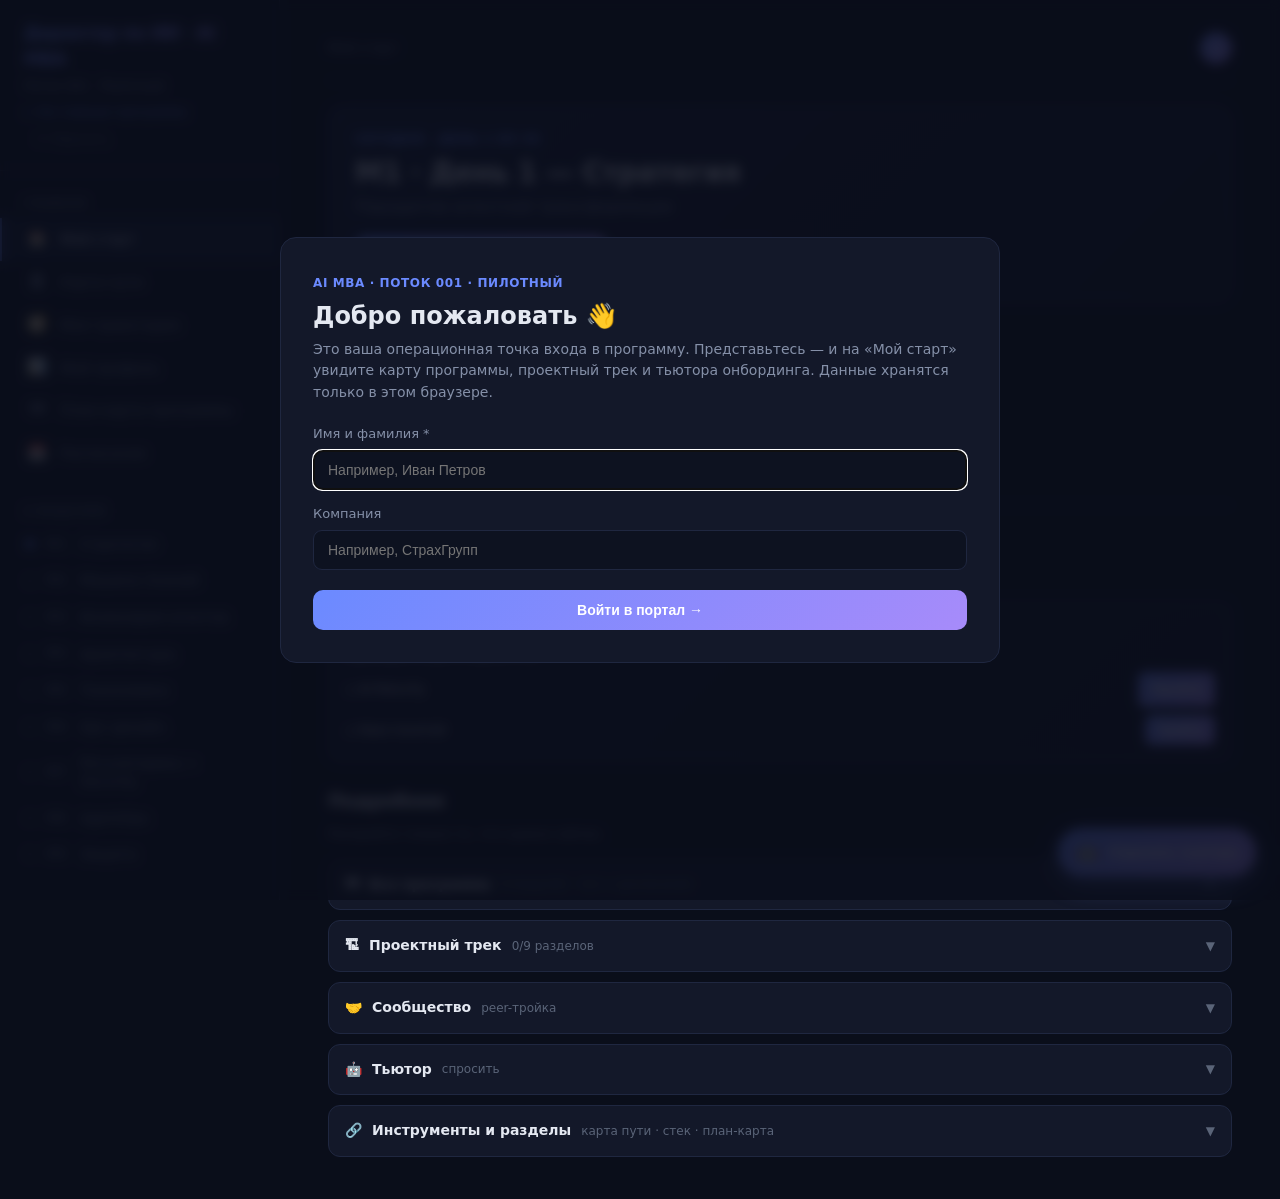
==== portal/index.html @ 739778c6 "deploy(portal): синхрон с контент-репо (workflow, запустил Verkhovskiy-dev)" ====
<!DOCTYPE html>
<!-- publish-check: 2026-08-12 -->
<html lang="ru">
<head>
<meta charset="UTF-8">
<meta name="viewport" content="width=device-width, initial-scale=1.0">
<title>Директор по ИИ · Мой старт</title>
<meta name="description" content="Портал программы «Директор по ИИ» · AI MBA: карта программы, проектный трек, тьютор онбординга и сообщество.">
<link rel="icon" href="/favicon.svg" type="image/svg+xml">
<style>
  :root {
    --bg: #0a0e1a;
    --bg-card: #131829;
    --bg-card-hover: #1a2038;
    --bg-sidebar: #0d1220;
    --border: #1f2740;
    --text: #e4e8f1;
    --text-dim: #8590a8;
    --text-muted: #5a6478;
    --accent: #6b8aff;
    --accent-2: #a78bfa;
    --accent-warm: #f59e0b;
    --accent-green: #34d399;
    --accent-red: #f87171;
    --gradient: linear-gradient(135deg, #6b8aff 0%, #a78bfa 100%);
  }
  * { box-sizing: border-box; margin: 0; padding: 0; }
  body {
    font-family: -apple-system, BlinkMacSystemFont, "Segoe UI", "Helvetica Neue", system-ui, sans-serif;
    background: var(--bg);
    color: var(--text);
    line-height: 1.55;
    font-size: 15px;
    -webkit-font-smoothing: antialiased;
    min-height: 100vh;
  }

  .app {
    display: flex;
    min-height: 100vh;
  }

  /* SIDEBAR */
  .sidebar {
    width: 280px;
    flex-shrink: 0;
    background: var(--bg-sidebar);
    border-right: 1px solid var(--border);
    padding: 20px 0;
    overflow-y: auto;
    height: 100vh;
    position: sticky;
    top: 0;
  }
  .sidebar-brand {
    padding: 0 24px 20px;
    margin-bottom: 12px;
    border-bottom: 1px solid var(--border);
  }
  .sidebar-brand .logo {
    font-weight: 700; font-size: 17px;
    background: var(--gradient); -webkit-background-clip: text; background-clip: text;
    color: transparent;
    letter-spacing: -0.02em;
    margin-bottom: 4px;
  }
  .sidebar-brand .role {
    font-size: 12px; color: var(--text-dim);
  }

  .nav-section {
    margin-bottom: 16px;
  }
  .nav-section-label {
    padding: 12px 24px 6px;
    font-size: 11px;
    color: var(--text-muted);
    text-transform: uppercase;
    letter-spacing: 0.06em;
    font-weight: 600;
  }
  .nav-item {
    display: flex; align-items: center; gap: 12px;
    padding: 9px 24px;
    cursor: pointer;
    color: var(--text-dim);
    font-size: 14px;
    border-left: 2px solid transparent;
    transition: all 0.15s;
    user-select: none;
  }
  .nav-item:hover {
    background: var(--bg-card);
    color: var(--text);
  }
  .nav-item.active {
    background: rgba(107, 138, 255, 0.08);
    color: var(--text);
    border-left-color: var(--accent);
  }
  .nav-item .status-dot {
    width: 8px; height: 8px; border-radius: 50%;
    flex-shrink: 0;
  }
  .nav-item .status-dot.completed { background: var(--accent-green); }
  .nav-item .status-dot.current { background: var(--accent); animation: pulse 2s infinite; }
  .nav-item .status-dot.upcoming { background: var(--text-muted); opacity: 0.4; }
  @keyframes pulse {
    0%, 100% { box-shadow: 0 0 0 0 rgba(107, 138, 255, 0.6); }
    50% { box-shadow: 0 0 0 6px rgba(107, 138, 255, 0); }
  }
  .nav-item .num {
    font-weight: 700;
    color: var(--text-muted);
    min-width: 22px;
    font-size: 12px;
  }
  .nav-item.active .num { color: var(--accent); }
  .nav-item .label { flex: 1; line-height: 1.3; }

  .nav-item-icon {
    font-size: 16px;
    width: 22px; text-align: center;
  }

  /* MAIN CONTENT */
  .content {
    flex: 1;
    padding: 32px 48px;
    max-width: calc(100% - 280px);
    overflow-x: hidden;
  }
  .topline {
    display: flex; justify-content: space-between; align-items: center;
    margin-bottom: 24px;
    padding-bottom: 16px;
    border-bottom: 1px solid var(--border);
  }
  .breadcrumb {
    font-size: 13px; color: var(--text-dim);
  }
  .user-info {
    display: flex; align-items: center; gap: 12px;
    font-size: 13px;
  }
  .user-avatar {
    width: 32px; height: 32px;
    border-radius: 50%;
    background: var(--gradient);
    display: flex; align-items: center; justify-content: center;
    font-weight: 700;
    font-size: 13px;
    color: white;
  }

  /* Typography */
  h1 {
    font-size: 36px;
    line-height: 1.15;
    letter-spacing: -0.02em;
    font-weight: 700;
    margin-bottom: 12px;
  }
  h2 {
    font-size: 24px;
    line-height: 1.25;
    margin-bottom: 20px;
    margin-top: 36px;
  }
  h3 {
    font-size: 18px;
    margin-bottom: 12px;
  }
  .lead {
    font-size: 17px;
    color: var(--text-dim);
    margin-bottom: 28px;
    max-width: 720px;
  }

  /* CARDS */
  .card {
    background: var(--bg-card);
    border: 1px solid var(--border);
    border-radius: 12px;
    padding: 20px;
  }
  .grid-2 { display: grid; grid-template-columns: repeat(2, 1fr); gap: 16px; }
  .grid-3 { display: grid; grid-template-columns: repeat(3, 1fr); gap: 16px; }
  .grid-4 { display: grid; grid-template-columns: repeat(4, 1fr); gap: 16px; }

  /* DASHBOARD */
  .dash-stats { display: grid; grid-template-columns: repeat(4, 1fr); gap: 14px; margin-bottom: 28px; }
  .dash-stat {
    background: var(--bg-card);
    border: 1px solid var(--border);
    border-radius: 10px;
    padding: 18px;
  }
  .dash-stat .num {
    font-size: 24px; font-weight: 700;
    background: var(--gradient); -webkit-background-clip: text; background-clip: text; color: transparent;
    margin-bottom: 2px;
  }
  .dash-stat .label { font-size: 12px; color: var(--text-dim); }

  .current-module-card {
    background: linear-gradient(135deg, rgba(107, 138, 255, 0.08), rgba(167, 139, 250, 0.03));
    border: 1px solid rgba(107, 138, 255, 0.25);
    border-radius: 16px;
    padding: 24px;
    margin-bottom: 28px;
  }
  .current-module-card .tag {
    display: inline-block;
    padding: 4px 10px;
    background: rgba(107, 138, 255, 0.15);
    border-radius: 100px;
    color: var(--accent);
    font-size: 11px;
    font-weight: 600;
    text-transform: uppercase;
    letter-spacing: 0.05em;
    margin-bottom: 12px;
  }
  .current-module-card h2 {
    margin-top: 0;
    margin-bottom: 8px;
  }
  .current-module-card .meta {
    color: var(--text-dim);
    font-size: 13px;
    margin-bottom: 16px;
  }
  .current-module-card .progress-bar {
    height: 6px;
    background: var(--bg);
    border-radius: 3px;
    overflow: hidden;
    margin-bottom: 6px;
  }
  .current-module-card .progress-fill {
    height: 100%;
    background: var(--gradient);
  }
  .current-module-card .progress-label {
    font-size: 12px;
    color: var(--text-dim);
  }

  .quick-access {
    display: grid; grid-template-columns: repeat(3, 1fr); gap: 14px;
    margin-top: 24px;
  }
  .quick-link {
    background: var(--bg-card);
    border: 1px solid var(--border);
    border-radius: 10px;
    padding: 16px;
    cursor: pointer;
    transition: all 0.15s;
  }
  .quick-link:hover {
    background: var(--bg-card-hover);
    border-color: rgba(107, 138, 255, 0.3);
    transform: translateY(-1px);
  }
  .quick-link .icon { font-size: 22px; margin-bottom: 8px; }
  .quick-link .name { font-weight: 600; margin-bottom: 4px; font-size: 14px; }
  .quick-link .desc { font-size: 12px; color: var(--text-dim); line-height: 1.4; }

  /* HUB — операционная точка входа */
  /* HUB — операционная точка входа (упрощённая: сегодня + путь + аккордеон) */
  .start-today {
    background: linear-gradient(135deg, rgba(107,138,255,0.12), rgba(167,139,250,0.05));
    border: 1px solid rgba(107,138,255,0.28); border-radius: 16px; padding: 24px 26px; margin-bottom: 20px;
  }
  .start-today .day-label { font-size: 12px; font-weight: 700; letter-spacing: 0.05em; color: var(--accent); text-transform: uppercase; margin-bottom: 8px; }
  .start-today h1 { font-size: 28px; margin-bottom: 6px; }
  .start-today .theme { font-size: 16px; color: var(--text-dim); margin-bottom: 18px; line-height: 1.45; }
  .start-cta {
    display: inline-flex; align-items: center; gap: 8px; padding: 12px 22px;
    background: var(--gradient); color: #fff; border: none; border-radius: 10px;
    font-weight: 700; font-size: 15px; cursor: pointer;
  }
  .start-cta.secondary {
    background: transparent; border: 1px solid var(--border); color: var(--text); font-weight: 600; font-size: 13px; margin-left: 10px;
  }

  .path-list { display: flex; flex-direction: column; gap: 0; margin-bottom: 24px; }
  .path-step {
    display: flex; gap: 14px; align-items: flex-start; padding: 14px 0;
    border-bottom: 1px solid var(--border);
  }
  .path-step:last-child { border-bottom: none; }
  .path-step .mark { width: 26px; height: 26px; border-radius: 50%; flex-shrink: 0; display: flex; align-items: center; justify-content: center; font-size: 13px; font-weight: 700; }
  .path-step.done .mark { background: rgba(52,211,153,0.15); color: var(--accent-green); }
  .path-step.now .mark { background: rgba(107,138,255,0.2); color: var(--accent); box-shadow: 0 0 0 3px rgba(107,138,255,0.15); }
  .path-step.todo .mark { background: var(--bg); border: 1px solid var(--border); color: var(--text-muted); }
  .path-step .body { flex: 1; min-width: 0; }
  .path-step .title { font-weight: 600; font-size: 14px; margin-bottom: 3px; }
  .path-step .desc { font-size: 13px; color: var(--text-dim); line-height: 1.4; }
  .path-step .act { margin-top: 8px; font-size: 12px; color: var(--accent); font-weight: 600; cursor: pointer; background: none; border: none; padding: 0; }

  .program-strip {
    display: flex; gap: 6px; overflow-x: auto; padding: 4px 0 8px; scrollbar-width: thin;
  }
  .strip-mod {
    flex: 0 0 auto; padding: 8px 12px; border-radius: 10px; border: 1px solid var(--border);
    background: var(--bg); cursor: pointer; font-size: 12px; white-space: nowrap; transition: all 0.15s;
  }
  .strip-mod.done { opacity: 0.55; }
  .strip-mod.current { border-color: var(--accent); background: rgba(107,138,255,0.1); font-weight: 700; }
  .strip-mod:hover { border-color: rgba(107,138,255,0.35); }

  .hub-acc { border: 1px solid var(--border); border-radius: 12px; overflow: hidden; margin-bottom: 10px; background: var(--bg-card); }
  .hub-acc-head {
    display: flex; align-items: center; justify-content: space-between; gap: 12px;
    padding: 14px 16px; cursor: pointer; user-select: none;
  }
  .hub-acc-head:hover { background: var(--bg-card-hover); }
  .hub-acc-head .left { display: flex; align-items: center; gap: 10px; font-weight: 600; font-size: 14px; }
  .hub-acc-head .hint { font-size: 12px; color: var(--text-muted); font-weight: 400; }
  .hub-acc-body { padding: 0 16px 16px; display: none; border-top: 1px solid var(--border); }
  .hub-acc.open .hub-acc-body { display: block; padding-top: 14px; }
  .hub-acc.open .hub-acc-chevron { transform: rotate(180deg); }
  .hub-acc-chevron { color: var(--text-muted); transition: transform 0.2s; font-size: 12px; }

  .project-mini { display: flex; flex-wrap: wrap; gap: 6px; }
  .project-chip {
    font-size: 11px; padding: 5px 10px; border-radius: 99px; border: 1px solid var(--border); background: var(--bg);
  }
  .project-chip.done { border-color: rgba(52,211,153,0.4); color: var(--accent-green); }
  .project-chip.now { border-color: var(--accent); color: var(--accent); }

  .community-mini { display: flex; gap: 8px; flex-wrap: wrap; }
  .community-mini .peer-card { flex: 1; min-width: 140px; padding: 10px; }
  .community-mini .peer-avatar { width: 32px; height: 32px; font-size: 11px; }

  .tutor-compact .tutor-msgs { max-height: 200px; }
  .tutor-compact .tutor-panel { min-height: 0; padding: 14px; }

  .hub-hero { display: flex; flex-wrap: wrap; gap: 20px; align-items: flex-end; justify-content: space-between; margin-bottom: 28px; }
  .hub-hero-stats { display: flex; gap: 12px; flex-wrap: wrap; }
  .hub-pill { background: var(--bg-card); border: 1px solid var(--border); border-radius: 10px; padding: 10px 14px; min-width: 88px; }
  .hub-pill .n { font-size: 20px; font-weight: 800; font-family: ui-monospace, Menlo, monospace; }
  .hub-pill .l { font-size: 11px; color: var(--text-muted); }
  .hub-section { margin-top: 36px; }
  .hub-section-head { display: flex; align-items: baseline; justify-content: space-between; gap: 12px; margin-bottom: 14px; flex-wrap: wrap; }
  .hub-section-head h2 { margin: 0; font-size: 22px; }
  .hub-section-head p { margin: 0; font-size: 13px; color: var(--text-dim); max-width: 520px; }

  .program-map { display: grid; grid-template-columns: repeat(3, 1fr); gap: 12px; }
  @media (max-width: 1100px) { .program-map { grid-template-columns: repeat(2, 1fr); } }
  .module-tile {
    background: var(--bg-card); border: 1px solid var(--border); border-radius: 12px;
    padding: 14px; cursor: pointer; transition: all 0.15s; position: relative; overflow: hidden;
  }
  .module-tile:hover { background: var(--bg-card-hover); border-color: rgba(107,138,255,0.35); transform: translateY(-1px); }
  .module-tile.current { border-color: var(--accent); box-shadow: 0 0 0 1px rgba(107,138,255,0.2); }
  .module-tile.expanded { border-color: var(--accent); background: rgba(107,138,255,0.06); }
  .module-tile .mt-top { display: flex; align-items: center; gap: 10px; margin-bottom: 10px; }
  .module-tile .mt-icon { font-size: 22px; }
  .module-tile .mt-num { font-size: 11px; font-weight: 700; letter-spacing: 0.04em; }
  .module-tile .mt-name { font-size: 13px; font-weight: 600; line-height: 1.35; flex: 1; }
  .module-tile .mt-days { font-size: 11px; color: var(--text-muted); }
  .module-tile .mt-bar { height: 5px; background: var(--bg); border-radius: 99px; overflow: hidden; margin-top: 8px; }
  .module-tile .mt-bar-fill { height: 100%; border-radius: 99px; transition: width 0.3s; }
  .module-tile .mt-pct { font-size: 11px; color: var(--text-muted); margin-top: 5px; display: flex; justify-content: space-between; }
  .module-detail-panel {
    margin-top: 14px; background: var(--bg-card); border: 1px solid var(--border);
    border-radius: 14px; padding: 20px; animation: fadeIn 0.2s ease;
  }
  @keyframes fadeIn { from { opacity: 0; transform: translateY(-4px); } to { opacity: 1; transform: none; } }

  .project-assembly { background: var(--bg-card); border: 1px solid var(--border); border-radius: 14px; padding: 20px; overflow-x: auto; }
  .project-flow { display: flex; align-items: stretch; gap: 0; min-width: max-content; padding-bottom: 4px; }
  .project-stage { flex: 0 0 150px; padding: 12px; border-radius: 10px; border: 1px solid var(--border); background: var(--bg); margin-right: 8px; }
  .project-stage.done { border-color: rgba(52,211,153,0.45); background: rgba(52,211,153,0.06); }
  .project-stage.active { border-color: rgba(107,138,255,0.5); background: rgba(107,138,255,0.08); }
  .project-stage .ps-sec { font-size: 10px; font-weight: 700; letter-spacing: 0.05em; margin-bottom: 4px; }
  .project-stage .ps-title { font-size: 12px; font-weight: 600; line-height: 1.35; margin-bottom: 6px; }
  .project-stage .ps-mod { font-size: 10px; color: var(--text-muted); }
  .project-arrow { color: var(--text-muted); font-size: 18px; align-self: center; margin-right: 8px; }
  .project-final {
    flex: 0 0 180px; padding: 14px; border-radius: 12px;
    background: linear-gradient(135deg, rgba(107,138,255,0.15), rgba(167,139,250,0.08));
    border: 1px solid rgba(107,138,255,0.35); align-self: stretch;
  }
  .project-layers { display: grid; grid-template-columns: repeat(3, 1fr); gap: 10px; margin-top: 16px; }
  .project-layer { padding: 12px; border-radius: 10px; border: 1px dashed var(--border); font-size: 12px; color: var(--text-dim); line-height: 1.45; }
  .project-layer strong { color: var(--text); display: block; margin-bottom: 4px; font-size: 13px; }

  .hub-split { display: grid; grid-template-columns: 1.35fr 1fr; gap: 18px; margin-top: 36px; }
  @media (max-width: 1100px) { .hub-split { grid-template-columns: 1fr; } }
  .tutor-panel { background: var(--bg-card); border: 1px solid var(--border); border-radius: 14px; padding: 18px; display: flex; flex-direction: column; min-height: 420px; }
  .tutor-msgs { flex: 1; display: flex; flex-direction: column; gap: 10px; max-height: 280px; overflow-y: auto; margin: 14px 0; padding-right: 4px; }
  .tutor-msg-user { align-self: flex-end; max-width: 88%; background: var(--accent); color: #fff; padding: 9px 13px; border-radius: 14px 14px 4px 14px; font-size: 13px; line-height: 1.5; }
  .tutor-msg-bot { align-self: flex-start; max-width: 92%; background: var(--bg-sidebar); border: 1px solid var(--border); padding: 10px 14px; border-radius: 14px 14px 14px 4px; font-size: 13px; line-height: 1.55; }
  .tutor-chips { display: flex; flex-wrap: wrap; gap: 7px; margin-bottom: 10px; }
  .tutor-chip { padding: 6px 11px; border-radius: 999px; border: 1px solid var(--border); background: transparent; color: var(--text-dim); font-size: 11px; cursor: pointer; }
  .tutor-chip:hover { border-color: var(--accent); color: var(--text); }
  .tutor-input-row { display: flex; gap: 8px; margin-top: auto; }
  .tutor-input-row input { flex: 1; padding: 10px 12px; background: var(--bg); border: 1px solid var(--border); border-radius: 10px; color: var(--text); font-size: 13px; }
  .tutor-input-row button { padding: 10px 16px; border: none; border-radius: 10px; background: var(--gradient); color: #fff; font-weight: 600; cursor: pointer; }

  .community-grid { display: grid; grid-template-columns: 1fr 1fr; gap: 14px; }
  @media (max-width: 700px) { .community-grid { grid-template-columns: 1fr; } }
  .peer-card { display: flex; align-items: center; gap: 12px; padding: 12px; background: var(--bg); border: 1px solid var(--border); border-radius: 10px; }
  .peer-avatar { width: 40px; height: 40px; border-radius: 50%; background: var(--gradient); display: flex; align-items: center; justify-content: center; font-weight: 700; font-size: 13px; color: #fff; flex-shrink: 0; }
  .peer-card.you { border-color: rgba(107,138,255,0.4); background: rgba(107,138,255,0.06); }
  .alumni-stat { text-align: center; padding: 14px 8px; background: var(--bg); border: 1px solid var(--border); border-radius: 10px; }
  .alumni-stat .n { font-size: 22px; font-weight: 800; color: var(--accent); }
  .alumni-stat .l { font-size: 11px; color: var(--text-muted); line-height: 1.35; margin-top: 4px; }

  /* MODULE PAGE */
  .module-header {
    margin-bottom: 28px;
  }
  .module-header .module-num {
    display: inline-block;
    font-size: 13px;
    color: var(--accent);
    font-weight: 700;
    letter-spacing: 0.08em;
    margin-bottom: 6px;
  }
  .module-header .meta-row {
    display: flex; gap: 16px;
    margin-top: 12px;
    color: var(--text-dim);
    font-size: 13px;
    flex-wrap: wrap;
  }
  .module-header .meta-row span { display: inline-flex; align-items: center; gap: 6px; }
  .module-header .meta-row .dot {
    width: 3px; height: 3px; border-radius: 50%; background: var(--text-muted);
  }
  .module-header .key-q {
    margin-top: 16px;
    padding: 14px 18px;
    background: rgba(107, 138, 255, 0.06);
    border-left: 3px solid var(--accent);
    border-radius: 4px 8px 8px 4px;
    font-style: italic;
    color: var(--text-dim);
  }

  /* DAY TIMELINE */
  .days-timeline {
    margin: 28px 0;
  }
  .day-block {
    background: var(--bg-card);
    border: 1px solid var(--border);
    border-radius: 12px;
    margin-bottom: 12px;
    overflow: hidden;
    transition: all 0.2s;
  }
  .day-block.expanded { border-color: rgba(107, 138, 255, 0.3); }
  .day-header {
    padding: 16px 22px;
    cursor: pointer;
    display: flex;
    justify-content: space-between;
    align-items: center;
    user-select: none;
  }
  .day-header:hover { background: var(--bg-card-hover); }
  .day-header .left { display: flex; align-items: center; gap: 16px; flex: 1; }
  .day-header .day-num {
    font-size: 22px;
    font-weight: 700;
    background: var(--gradient); -webkit-background-clip: text; background-clip: text; color: transparent;
    min-width: 40px;
  }
  .day-header .day-info { flex: 1; }
  .day-header .day-name { font-weight: 600; font-size: 15px; margin-bottom: 4px; }
  .day-header .day-meta { font-size: 12px; color: var(--text-muted); }
  .day-header .toggle {
    color: var(--text-dim);
    font-size: 20px;
    transition: transform 0.2s;
  }
  .day-block.expanded .toggle { transform: rotate(45deg); color: var(--accent); }
  .day-content {
    display: none;
    padding: 0 22px 20px;
    border-top: 1px solid var(--border);
  }
  .day-block.expanded .day-content { display: block; }
  .session-row {
    display: grid;
    grid-template-columns: 110px 130px 1fr;
    padding: 10px 0;
    border-bottom: 1px solid var(--border);
    gap: 12px;
    font-size: 13px;
  }
  .session-row:last-child { border-bottom: none; }
  .session-time { color: var(--text-dim); font-weight: 600; font-family: ui-monospace, Menlo, Consolas, monospace; font-size: 12px; }
  .session-type {
    display: inline-block;
    padding: 2px 8px;
    border-radius: 100px;
    font-size: 11px;
    font-weight: 600;
    height: fit-content;
    align-self: start;
  }
  .session-type.lecture { background: rgba(107, 138, 255, 0.12); color: var(--accent); }
  .session-type.workshop { background: rgba(52, 211, 153, 0.12); color: var(--accent-green); }
  .session-type.handson { background: rgba(245, 158, 11, 0.12); color: var(--accent-warm); }
  .session-speaker { color: var(--accent-warm); font-size: 12px; margin-top: 3px; font-weight: 500; }

  .stack-grid { display: grid; grid-template-columns: repeat(auto-fill, minmax(280px, 1fr)); gap: 14px; margin: 20px 0; }
  .stack-card { background: var(--bg-card); border: 1px solid var(--border); border-radius: 12px; padding: 16px; }
  .stack-card.ok { border-color: rgba(52, 211, 153, 0.45); }
  .stack-card h4 { font-size: 14px; margin-bottom: 10px; }
  .stack-field { margin-bottom: 10px; }
  .stack-field label { display: block; font-size: 11px; color: var(--text-muted); margin-bottom: 4px; text-transform: uppercase; letter-spacing: 0.04em; }
  .stack-field input, .stack-field select, .stack-field textarea {
    width: 100%; padding: 8px 10px; background: var(--bg); border: 1px solid var(--border);
    border-radius: 8px; color: var(--text); font-size: 13px; font-family: inherit;
  }
  .stack-field textarea { min-height: 56px; resize: vertical; }
  .stack-progress { height: 8px; background: var(--border); border-radius: 99px; overflow: hidden; margin: 12px 0 6px; }
  .stack-progress-fill { height: 100%; background: var(--gradient); border-radius: 99px; transition: width 0.25s; }
  .session-type.defense { background: rgba(167, 139, 250, 0.12); color: var(--accent-2); }
  .session-type.reflection { background: rgba(132, 144, 168, 0.12); color: var(--text-dim); }
  .session-type.guest { background: rgba(248, 113, 113, 0.12); color: var(--accent-red); }
  .session-type.break { background: rgba(60, 70, 90, 0.3); color: var(--text-muted); }
  .session-type.agent-week { background: rgba(245, 158, 11, 0.12); color: var(--accent-warm); }
  .session-title { font-size: 13px; line-height: 1.45; }
  .session-title .ex-link {
    display: inline-block;
    padding: 1px 6px;
    background: rgba(107, 138, 255, 0.1);
    color: var(--accent);
    border-radius: 4px;
    font-size: 11px;
    font-weight: 600;
    margin-left: 4px;
    cursor: pointer;
    text-decoration: none;
  }
  .session-title .ex-link:hover { background: rgba(107, 138, 255, 0.2); }

  /* EXERCISES SECTION */
  .exercises-grid {
    display: grid; grid-template-columns: repeat(2, 1fr); gap: 14px;
    margin-top: 16px;
  }
  .exercise-card {
    background: var(--bg-card);
    border: 1px solid var(--border);
    border-radius: 10px;
    padding: 18px;
    cursor: pointer;
    transition: all 0.15s;
  }
  .exercise-card:hover {
    background: var(--bg-card-hover);
    border-color: rgba(107, 138, 255, 0.3);
  }
  .exercise-card .top { display: flex; justify-content: space-between; align-items: flex-start; gap: 8px; margin-bottom: 8px; }
  .exercise-card .id { font-weight: 700; color: var(--accent); font-size: 13px; }
  .exercise-card .trains-pills { display: flex; gap: 4px; }
  .exercise-card .trains-pill {
    font-size: 10px;
    padding: 2px 6px;
    border-radius: 100px;
    font-weight: 600;
  }
  .trains-pill.razl { background: rgba(107, 138, 255, 0.15); color: var(--accent); }
  .trains-pill.sred { background: rgba(52, 211, 153, 0.15); color: var(--accent-green); }
  .trains-pill.uver { background: rgba(167, 139, 250, 0.15); color: var(--accent-2); }
  .exercise-card .name {
    font-weight: 600;
    font-size: 14px;
    margin-bottom: 8px;
    line-height: 1.4;
  }
  .exercise-card .meta {
    font-size: 11px;
    color: var(--text-muted);
    display: flex;
    gap: 8px;
  }

  /* EXERCISE DETAIL MODAL */
  .modal-overlay {
    position: fixed;
    inset: 0;
    background: rgba(10, 14, 26, 0.85);
    backdrop-filter: blur(6px);
    z-index: 200;
    display: none;
    align-items: center;
    justify-content: center;
    padding: 24px;
  }
  .modal-overlay.open { display: flex; }
  .modal {
    background: var(--bg-card);
    border: 1px solid var(--border);
    border-radius: 16px;
    max-width: 720px;
    width: 100%;
    max-height: 85vh;
    overflow-y: auto;
    padding: 32px;
  }
  .modal-close {
    position: sticky;
    float: right;
    top: 0;
    background: var(--bg);
    border: 1px solid var(--border);
    color: var(--text);
    width: 32px; height: 32px;
    border-radius: 50%;
    cursor: pointer;
    font-size: 18px;
    line-height: 1;
  }
  .modal-close:hover { background: var(--bg-card-hover); }
  .modal h2 { margin-top: 0; }
  .modal .section-title {
    font-size: 12px;
    color: var(--accent);
    font-weight: 700;
    letter-spacing: 0.05em;
    text-transform: uppercase;
    margin: 20px 0 8px;
  }
  .modal p, .modal .step {
    color: var(--text);
    font-size: 14px;
    line-height: 1.6;
    margin-bottom: 8px;
  }
  .modal ol { padding-left: 20px; margin-bottom: 8px; }
  .modal ol li { margin-bottom: 6px; font-size: 14px; line-height: 1.55; }
  .modal .key-val-grid {
    display: grid;
    grid-template-columns: 130px 1fr;
    gap: 6px 14px;
    margin: 14px 0;
    padding: 14px;
    background: var(--bg);
    border-radius: 8px;
    font-size: 13px;
  }
  .modal .key-val-grid .k { color: var(--text-dim); }
  .modal .key-val-grid .v { font-weight: 600; }

  /* ARTIFACTS */
  .artifacts-list {
    display: grid;
    grid-template-columns: 1fr 1fr;
    gap: 8px;
    margin-top: 12px;
  }
  .artifact-item {
    padding: 10px 14px;
    background: rgba(52, 211, 153, 0.04);
    border-left: 3px solid var(--accent-green);
    border-radius: 4px;
    font-size: 13px;
    line-height: 1.4;
  }

  /* SCHEDULE CALENDAR */
  .calendar-grid {
    display: grid;
    grid-template-columns: repeat(9, 1fr);
    gap: 8px;
    margin-top: 20px;
  }
  .cal-month {
    background: var(--bg-card);
    border: 1px solid var(--border);
    border-radius: 8px;
    overflow: hidden;
  }
  .cal-month .month-head {
    padding: 10px 12px;
    background: rgba(107, 138, 255, 0.08);
    text-align: center;
  }
  .cal-month .month-num {
    font-size: 11px;
    color: var(--text-dim);
    text-transform: uppercase;
    letter-spacing: 0.05em;
  }
  .cal-month .month-name {
    font-weight: 600;
    font-size: 14px;
    color: var(--accent);
    margin-top: 2px;
  }
  .cal-month .days-strip {
    display: grid;
    grid-template-columns: repeat(5, 1fr);
    gap: 2px;
    padding: 10px;
  }
  .cal-day {
    aspect-ratio: 1;
    background: var(--bg);
    border-radius: 4px;
    font-size: 10px;
    color: var(--text-dim);
    display: flex;
    align-items: center;
    justify-content: center;
    cursor: pointer;
    transition: all 0.15s;
  }
  .cal-day:hover { background: var(--bg-card-hover); color: var(--text); }
  .cal-day.current {
    background: var(--gradient);
    color: white;
    font-weight: 700;
  }
  .cal-day.completed {
    background: rgba(52, 211, 153, 0.15);
    color: var(--accent-green);
  }

  /* TOOLS */
  .tool-card {
    background: var(--bg-card);
    border: 1px solid var(--border);
    border-radius: 14px;
    padding: 24px;
    transition: all 0.2s;
  }
  .tool-card:hover { border-color: rgba(107, 138, 255, 0.3); transform: translateY(-2px); }
  .tool-card .head { display: flex; justify-content: space-between; align-items: flex-start; margin-bottom: 12px; }
  .tool-card .icon { font-size: 32px; margin-bottom: 12px; }
  .tool-card .status {
    font-size: 11px;
    font-weight: 600;
    padding: 3px 10px;
    border-radius: 100px;
  }
  .tool-card .status.ready { background: rgba(52, 211, 153, 0.12); color: var(--accent-green); }
  .tool-card .status.spec { background: rgba(245, 158, 11, 0.12); color: var(--accent-warm); }
  .tool-card h3 { margin-bottom: 8px; }
  .tool-card .descr { color: var(--text-dim); font-size: 13px; line-height: 1.55; margin-bottom: 16px; }
  .tool-card a.open-tool {
    color: var(--accent);
    font-weight: 600;
    text-decoration: none;
    font-size: 13px;
  }
  .tool-card a.open-tool:hover { text-decoration: underline; }

  /* LIBRARY */
  .library-section {
    margin-bottom: 24px;
  }
  .library-row {
    display: flex; justify-content: space-between; align-items: center;
    padding: 12px 16px;
    background: var(--bg-card);
    border: 1px solid var(--border);
    border-radius: 8px;
    margin-bottom: 6px;
    transition: all 0.15s;
  }
  .library-row:hover { border-color: rgba(107, 138, 255, 0.3); }
  .library-row .name { font-size: 14px; }
  .library-row .meta { font-size: 12px; color: var(--text-muted); }

  /* PLACEHOLDER */
  .placeholder {
    padding: 40px;
    background: var(--bg-card);
    border: 1px dashed var(--border);
    border-radius: 12px;
    text-align: center;
    color: var(--text-dim);
  }
  .placeholder h3 { color: var(--text); margin-bottom: 8px; }

  /* Responsive */
  @media (max-width: 1024px) {
    .sidebar { width: 240px; }
    .content { padding: 24px; max-width: calc(100% - 240px); }
    .dash-stats { grid-template-columns: repeat(2, 1fr); }
    .quick-access { grid-template-columns: repeat(2, 1fr); }
    .exercises-grid { grid-template-columns: 1fr; }
    .artifacts-list { grid-template-columns: 1fr; }
    .calendar-grid { grid-template-columns: repeat(3, 1fr); }
    .grid-3 { grid-template-columns: 1fr; }
    .session-row { grid-template-columns: 90px 110px 1fr; gap: 8px; font-size: 12px; }
  }
  @media (max-width: 640px) {
    .app { flex-direction: column; }
    .sidebar { width: 100%; position: static; height: auto; }
    .content { max-width: 100%; padding: 16px; }
  }

  /* --- Анимация построения траекторий --- */
  @keyframes trajNodeIn { from { opacity: 0; transform: scale(0.1); } to { opacity: 1; transform: scale(1); } }
  @keyframes trajFadeIn { from { opacity: 0; } }
  @keyframes trajFlow { to { stroke-dashoffset: -14; } }
  @keyframes trajScan { 0% { opacity: 0; } 8% { opacity: 0.7; } 92% { opacity: 0.7; } 100% { opacity: 0; } }
  @keyframes trajTrace { from { stroke-dashoffset: 1; } to { stroke-dashoffset: 0; } }
  @keyframes trajTraceFade { 0%, 65% { opacity: 0.95; } 100% { opacity: 0; } }
  .traj-node { transform-box: fill-box; transform-origin: center; animation: trajNodeIn 0.5s cubic-bezier(.2,.8,.2,1) backwards; }
  .traj-dep-flow { animation: trajFlow 0.9s linear infinite; }
  .traj-dep { animation: trajFadeIn 0.6s ease backwards, trajFlow 0.9s linear infinite; }
  .traj-dep-label { animation: trajFadeIn 0.6s ease backwards; }
  .traj-dep-trace { stroke-dasharray: 1; stroke-dashoffset: 1; animation: trajTrace 0.7s ease forwards, trajTraceFade 0.95s ease forwards; }
  .traj-scan { filter: drop-shadow(0 0 5px #6b8aff); animation: trajScan 2.75s ease forwards; }
  .traj-replay-btn { display: inline-flex; align-items: center; gap: 7px; padding: 7px 14px; border-radius: 8px;
    background: var(--bg-card); border: 1px solid var(--border); color: var(--text); font-size: 13px; font-weight: 600;
    cursor: pointer; transition: all 0.15s; }
  .traj-replay-btn:hover { border-color: var(--accent); color: var(--accent); }
  @media (prefers-reduced-motion: reduce) {
    .traj-node, .traj-dep, .traj-dep-label, .traj-scan { animation: none !important; }
  }
</style>
</head>
<body>

<div class="app">
  <aside class="sidebar" id="sidebar"></aside>
  <main class="content" id="content"></main>
</div>

<div class="modal-overlay" id="modal-overlay" onclick="closeModal(event)">
  <div class="modal" id="modal-content" onclick="event.stopPropagation()"></div>
</div>

<button id="tutor-fab" onclick="openTutor()" title="Спросить ИИ-тьютора"
  style="position:fixed; right:24px; bottom:24px; z-index:50; display:flex; align-items:center; gap:10px; padding:13px 18px; border:none; border-radius:999px; background:linear-gradient(135deg,#6b8aff,#a78bfa); color:#fff; font-weight:600; font-size:14px; cursor:pointer; box-shadow:0 8px 24px rgba(107,138,255,0.4);">
  <span style="font-size:18px;">🤖</span> Спросить тьютора
</button>

<script src="../shared/path-data.js?v=04"></script>
<script src="../shared/path-store.js?v=04"></script>
<script>
/* ============================================================
   ДАННЫЕ
   ============================================================ */

const PROTOTYPE_BASE = '../Прототипы/Путь_слушателя_v0.1/';

function getPersonalPathState() {
  if (typeof PathStore === 'undefined') return null;
  try { PathStore.syncToPortal(); } catch (e) {}
  return PathStore.load();
}

function pathJourneyPoints() {
  const st = getPersonalPathState();
  if (st && typeof PathStore.journeyPoints === 'function') return PathStore.journeyPoints(st);
  return JOURNEY_POINTS;
}

function pathRouteUI() {
  const st = getPersonalPathState();
  if (st && typeof PathStore.routeForUI === 'function') return PathStore.routeForUI(st);
  return PATH_ROUTE.map(m => ({ mn: m.mn, tt: m.tt, ww: m.ww, emph: m.emph, el: m.el, num: parseInt(m.mn.replace('М', ''), 10) }));
}

function pathNextStep() {
  if (typeof PathStore !== 'undefined') {
    const n = PathStore.getNextStep();
    if (n.portal) return Object.assign({}, n, { inPortal: true });
    const rel = n.url || 'journey_map.html';
    return Object.assign({}, n, { url: rel.indexOf('/') >= 0 ? rel : PROTOTYPE_BASE + rel });
  }
  return { label: 'Пройти чек М1', url: PROTOTYPE_BASE + 'module_check.html?m=1', point: 'Т3', module: 1 };
}

function pathValueMap() {
  const st = getPersonalPathState();
  if (!st || !st.valueMap) return null;
  return st.valueMap;
}

const STATE = {
  view: "dashboard",
  currentModule: 1,
  currentDay: 3,  // demo: пользователь на Дне 3 Модуля 1
  expandedDay: null,
  user: { name: "ИП", company: "СтрахГрупп" },
  firedTriggers: new Set(),  // заполняется ниже
  // --- Симулятор траектории ---
  simMode: false,        // false = «Факт», true = «Смоделировать»
  simResult: null,       // результат последнего прогона
  sim: defaultSim(),     // вводные симуляции
  // --- Конструктор траектории ---
  constructMode: false,        // true = режим «Конструктор» (клик отмечает выполненным)
  constructFired: new Set(),   // что слушатель «закрыл» в конструкторе (с чистого листа)
  focusKey: null,              // активность, подсвеченная на карте (обратная связь «что на что влияет»)
  meansOnlyTodo: false,        // фильтр: показывать только то, что нужно закрыть (незакрытое до текущего дня)
  arenaColoring: false,        // на карте раскрашивать активности по арене (контент/проект/социальное)
  _shownDeps: null,            // какие связи уже отрисованы (для анимации «прорисовки» новых)
  hubExpandedModule: null,     // раскрытый модуль на главной (карта программы)
  hubPanel: null               // раскрытая панель аккордеона: program | project | community | tutor | links
};

function defaultSim() {
  return {
    role: "caio",
    maturity: 3,
    focus: { ep: 25, con: 30, co: 25, soc: 20 },
    activities: { peer: true, artifacts: true, talks: true, guest: false, mentor: false },
    goal: "project"
  };
}

const STACK_COMPONENTS = [
  { id: "ide", label: "IDE с агентом", hint: "Cursor, Claude Code, Windsurf" },
  { id: "chat", label: "Frontier-chat", hint: "Claude Pro, ChatGPT Pro, YandexGPT" },
  { id: "reasoning", label: "Reasoning-tool", hint: "Extended thinking, o-family" },
  { id: "research", label: "Research-tool", hint: "Perplexity Pro, Deep Research" },
  { id: "kb", label: "Personal KB", hint: "Obsidian, Notion, Logseq" },
  { id: "runner", label: "Agent-runner", hint: "n8n, Agents SDK, Claude Code agent" }
];

const STACK_STATUS_LABELS = {
  pending: "Не начат",
  progress: "В процессе",
  works: "Работает",
  blocked: "Заблокирован политикой"
};

function defaultPersonalStack() {
  const components = {};
  STACK_COMPONENTS.forEach(c => {
    components[c.id] = { tool: "", status: "pending", smoke: "", cost: "" };
  });
  return {
    version: "v1.0",
    track: "hybrid",
    constraints: ["", ""],
    components,
    commitment: { text: "", deadline: "", done: false },
    upgrades: [],
    updatedAt: null
  };
}

function stackWorkingCount(stack) {
  stack = stack || STATE.personalStack || defaultPersonalStack();
  return STACK_COMPONENTS.filter(c => stack.components[c.id]?.status === "works").length;
}

function ensurePersonalStack() {
  if (!STATE.personalStack) {
    STATE.personalStack = defaultPersonalStack();
    return STATE.personalStack;
  }
  const def = defaultPersonalStack();
  if (!STATE.personalStack.components) STATE.personalStack.components = {};
  STACK_COMPONENTS.forEach(c => {
    if (!STATE.personalStack.components[c.id]) STATE.personalStack.components[c.id] = { ...def.components[c.id] };
  });
  if (!Array.isArray(STATE.personalStack.constraints)) STATE.personalStack.constraints = [...def.constraints];
  if (!STATE.personalStack.commitment) STATE.personalStack.commitment = { ...def.commitment };
  if (!Array.isArray(STATE.personalStack.upgrades)) STATE.personalStack.upgrades = [];
  if (!STATE.personalStack.track) STATE.personalStack.track = def.track;
  if (!STATE.personalStack.version) STATE.personalStack.version = def.version;
  return STATE.personalStack;
}

function updateStackField(compId, field, value) {
  ensurePersonalStack();
  if (!STATE.personalStack.components[compId]) STATE.personalStack.components[compId] = {};
  STATE.personalStack.components[compId][field] = value;
  STATE.personalStack.updatedAt = new Date().toISOString();
  saveState();
  renderContent();
}

function updateStackMeta(field, value) {
  ensurePersonalStack();
  STATE.personalStack[field] = value;
  STATE.personalStack.updatedAt = new Date().toISOString();
  saveState();
}

function updateStackConstraint(idx, value) {
  ensurePersonalStack();
  STATE.personalStack.constraints[idx] = value;
  saveState();
}

function updateStackCommitment(field, value) {
  ensurePersonalStack();
  STATE.personalStack.commitment[field] = value;
  saveState();
}

function addStackUpgrade() {
  ensurePersonalStack();
  const mod = STATE.currentModule;
  STATE.personalStack.upgrades.push({
    module: mod,
    date: new Date().toISOString().slice(0, 10),
    added: "",
    removed: "",
    why: ""
  });
  STATE.personalStack.updatedAt = new Date().toISOString();
  tryMarkStackV9();
  saveState();
  renderContent();
}

function tryMarkStackV9() {
  const filled = (STATE.personalStack?.upgrades || []).filter(u => (u.added || u.removed || u.why || "").trim());
  if (filled.length >= 9 && !STATE.firedTriggers.has("c.stack.v9")) {
    STATE.firedTriggers.add("c.stack.v9");
    saveState();
    showTriggerModal("c.stack.v9");
  }
}

function updateStackUpgrade(idx, field, value) {
  ensurePersonalStack();
  if (STATE.personalStack.upgrades[idx]) {
    STATE.personalStack.upgrades[idx][field] = value;
    saveState();
  }
}

function tryMarkStackV1() {
  const n = stackWorkingCount();
  if (n < 5) {
    alert("Для v1.0 нужно минимум 5 из 6 компонентов со статусом «Работает». Сейчас: " + n);
    return;
  }
  if (!STATE.personalStack.commitment.text.trim()) {
    alert("Заполните public commitment (E1.4) — одно проверяемое обязательство на неделю.");
    return;
  }
  if (!STATE.firedTriggers.has("c.stack.v1")) {
    STATE.firedTriggers.add("c.stack.v1");
    saveState();
    showTriggerModal("c.stack.v1");
  }
  renderContent();
}

function showStackEtalon() {
  openModal(`
    <button class="modal-close" onclick="closeModal()">×</button>
    <h2 style="margin-bottom: 12px;">Эталон · СтрахГрупп v1.0</h2>
    <p style="color: var(--text-dim); font-size: 13px; line-height: 1.55; margin-bottom: 16px;">
      Иван Петров, CDO · hybrid-трек · 6/6 компонентов · ~18 000 ₽/мес
    </p>
    <div style="font-size: 13px; line-height: 1.6; color: var(--text-dim);">
      <p><strong style="color: var(--text);">IDE</strong> — Cursor + Claude Code: diff в репо пилота claim-triage</p>
      <p><strong style="color: var(--text);">Chat</strong> — Claude Pro: дельта-модель процесса claim (синтетика)</p>
      <p><strong style="color: var(--text);">Reasoning</strong> — KPT-декомпозиция, узкое место 2.3 дня</p>
      <p><strong style="color: var(--text);">Research</strong> — Perplexity: EU AI Act + insurance agents</p>
      <p><strong style="color: var(--text);">KB</strong> — Obsidian локально: M1–M9, 3 связанные заметки</p>
      <p><strong style="color: var(--text);">Agent-runner</strong> — n8n docker: RSS → summary в Obsidian</p>
      <p style="margin-top: 14px;"><strong style="color: var(--text);">Commitment:</strong> Obsidian MCP в Cursor к понедельнику</p>
    </div>
    <p style="margin-top: 16px; font-size: 12px; color: var(--text-muted);">
      Полный текст: 10_Сквозные_треки/05_Программные_ритуалы/Личный_стек_ИИ-лидера/Шаблоны/Эталон_СтрахГрупп.md
    </p>
  `);
}

function showMentorChecklist() {
  openModal(`
    <button class="modal-close" onclick="closeModal()">×</button>
    <h2 style="margin-bottom: 12px;">Чеклист наставника · День 1</h2>
    <ul style="font-size: 13px; line-height: 1.65; color: var(--text-dim); padding-left: 18px;">
      <li>≥ 5/6 «работает» + smoke-test вслух</li>
      <li>Красные флаги: ПДн в US-cloud · только ChatGPT · установил без теста</li>
      <li>IDE ✅ — репо + осмысленный diff</li>
      <li>KB ✅ — структура M1–M9, 3 заметки со ссылками</li>
      <li>Commitment проверяемый к понедельнику</li>
    </ul>
    <p style="margin-top: 14px; font-size: 12px; color: var(--text-muted);">
      Полный чеклист: …/Шаблоны/Чеклист_наставника_День_1.md
    </p>
  `);
}

/* ============================================================
   РЕЕСТР ТРИГГЕРОВ (минимальный пилотный набор для Потока 001)
   ============================================================ */

const TRIGGERS = [
  // ============ ЭПИСТЕМИКА (12 триггеров) ============
  // По одному комбинированному триггеру на станцию 1 и 4 каждого модуля (по 6 точек на модуль, но в пилоте берём 2 ключевые)
  { id: "ep.1.M1", traj: "ep", title: "Станция 1 М1 · знакомство с методологией", type: ["SELF","AUTO"], desc: "Глоссарий М1 прочитан + установка Дня 1 посещена.", verifier: "Сам + Personal Tutor (по запросам терминов)", module: 1, day: 1 },
  { id: "ep.4.M1", traj: "ep", title: "Станция 4 М1 · применение к своей компании", type: ["ARTIFACT","MOD"], desc: "Worksheet «Моя компания» заполнен на 60%+ для М1 + первый агент работает.", verifier: "Pilot Companion (модератор работы со своей компанией) + Module Owner М1", module: 1, day: 4 },
  { id: "ep.1.M4", traj: "ep", title: "Станция 1 М4 · знакомство с архитектурой", type: ["SELF","AUTO"], desc: "Глоссарий М4 прочитан, понимание 9 слоёв архитектуры.", verifier: "Сам + Personal Tutor", module: 4, day: 16 },
  { id: "ep.4.M4", traj: "ep", title: "Станция 4 М4 · применение архитектуры", type: ["ARTIFACT","TEAM"], desc: "Federation-схема для пилота построена + MCP-сервер написан.", verifier: "Module Owner М4", module: 4, day: 19 },
  { id: "ep.1.M2", traj: "ep", title: "Станция 1 М2 · знакомство с МЗ", type: ["SELF","AUTO"], desc: "Глоссарий М2, концепты Knowledge Graph и KPT в развёрнутом виде.", verifier: "Сам + Methodology Guardian", module: 2, day: 6 },
  { id: "ep.4.M2", traj: "ep", title: "Станция 4 М2 · МЗ-компонент пилота", type: ["ARTIFACT","TEAM"], desc: "Ingestion-агент + application-агент работают на корпоративных данных.", verifier: "Module Owner М2", module: 2, day: 9 },
  { id: "ep.4.M3", traj: "ep", title: "Станция 4 М3 · multi-agent пилот", type: ["ARTIFACT","MOD"], desc: "Eval-набор 50+, policy-as-code, multi-agent система работает. Eval Coach валидирует.", verifier: "Eval Coach (модератор практикумов) + Module Owner М3", module: 3, day: 14 },
  { id: "ep.4.M5", traj: "ep", title: "Станция 4 М5 · экономика пилота", type: ["ARTIFACT","TEAM"], desc: "Калькулятор токеномики + TCO/ROI на 36 мес + 3 сценария чувствительности.", verifier: "Module Owner М5", module: 5, day: 24 },
  { id: "ep.4.M6", traj: "ep", title: "Станция 4 М6 · org-дизайн пилота", type: ["ARTIFACT","TEAM"], desc: "Ролевая схема + gap-анализ + org-схема + дизайн операционной модели.", verifier: "Module Owner М6", module: 6, day: 29 },
  { id: "ep.4.M7", traj: "ep", title: "Станция 4 М7 · SAD пилота", type: ["ARTIFACT","TEAM"], desc: "Security Architecture Document собран из 8 разделов + red-team отчёт.", verifier: "Module Owner М7 + Security Track", module: 7, day: 34 },
  { id: "ep.4.M8", traj: "ep", title: "Станция 4 М8 · AgentOps стек пилота", type: ["ARTIFACT","TEAM"], desc: "Observability подключена, runbook'и написаны, FinOps-план работает.", verifier: "Module Owner М8", module: 8, day: 39 },
  { id: "ep.4.M9", traj: "ep", title: "Станция 4 М9 · собрана Программа платформы", type: ["ARTIFACT","TEAM"], desc: "9 разделов финального артефакта сведены в защитимый документ.", verifier: "Module Owner М9", module: 9, day: 41 },

  // ============ СОДЕРЖАНИЕ (10 триггеров) ============
  // Завершение каждого модуля (9 триггеров) + старт программы
  { id: "con.start", traj: "con", title: "Старт программы · Установка Дня 1", type: ["TEAM"], desc: "Слушатель присутствовал на установке + представился когорте.", verifier: "Module Owner М1", module: 1, day: 1 },
  { id: "con.M1.done", traj: "con", title: "Модуль 1 завершён · защита пройдена", type: ["TEAM","EXPERT"], desc: "Ротационная защита Дня 4 пройдена. Платформенная стратегия v0.1 получила обратную связь.", verifier: "Module Owner М1 + профильный эксперт + peer-рецензенты", module: 1, day: 5 },
  { id: "con.M4.done", traj: "con", title: "Модуль 4 завершён · архитектура защищена", type: ["TEAM","EXPERT"], desc: "Архитектура платформы пилота защищена в ротационной группе.", verifier: "Module Owner М4 + профильный эксперт + peer-рецензенты", module: 4, day: 20 },
  { id: "con.M2.done", traj: "con", title: "Модуль 2 завершён · МЗ-компонент защищён", type: ["TEAM"], desc: "МЗ-компонент пилота защищён + KPT декомпозирован.", verifier: "Module Owner М2", module: 2, day: 10 },
  { id: "con.M3.done", traj: "con", title: "Модуль 3 завершён · Agent of the Month", type: ["TEAM","EXPERT"], desc: "Multi-agent система защищена + награждение Agent of the Month.", verifier: "Module Owner М3 + эксперт ИТМО + peer-рецензенты", module: 3, day: 15 },
  { id: "con.M5.done", traj: "con", title: "Модуль 5 завершён · экономика защищена", type: ["TEAM","EXPERT"], desc: "Индивидуальная защита экономики платформы в ротационной группе.", verifier: "Module Owner М5 + профильный эксперт + peer-рецензенты", module: 5, day: 25 },
  { id: "con.M6.done", traj: "con", title: "Модуль 6 завершён · оргпрограмма защищена", type: ["TEAM"], desc: "Оргпрограмма §5: роли, org-схема, change, operating model, план найма.", verifier: "Module Owner М6", module: 6, day: 30 },
  { id: "con.M7.done", traj: "con", title: "Модуль 7 завершён · SAD защищён", type: ["TEAM","EXPERT"], desc: "Security Architecture Document + compliance-карта + foresight playbook защищены перед security-экспертами.", verifier: "Module Owner М7 + security-эксперты индустрии", module: 7, day: 35 },
  { id: "con.M8.done", traj: "con", title: "Модуль 8 завершён · AgentOps защищён", type: ["TEAM","EXPERT"], desc: "AgentOps-стек + план раскатки 18-36 мес защищены в ротационной группе.", verifier: "Module Owner М8 + эксперт Яндекса + peer-рецензенты", module: 8, day: 40 },
  { id: "con.M9.done", traj: "con", title: "Модуль 9 завершён · программа защищена", type: ["EXPERT","TEAM"], desc: "Финальная защита Программы платформы перед внешней панелью действующих CAIO.", verifier: "Внешняя панель CAIO + Module Owner М9", module: 9, day: 45 },

  // ============ КОНСТРУКТИВ (9 триггеров — по разделам финального артефакта) ============
  { id: "c.sec1", traj: "co", title: "Раздел 1 · Стратегический контекст готов", type: ["ARTIFACT","TEAM"], desc: "Платформенная стратегия v0.1 — раздел 1 в финальной Программе.", verifier: "Module Owner М1", module: 1, day: 5 },
  { id: "c.sec2", traj: "co", title: "Раздел 2 · Карта процессов с KPT", type: ["ARTIFACT","TEAM"], desc: "3 процесса с baseline/целевой KPT + классификация когнитивных операций.", verifier: "Module Owner М2", module: 2, day: 10 },
  { id: "c.sec3", traj: "co", title: "Раздел 3 · Архитектура платформы", type: ["ARTIFACT","TEAM"], desc: "Диаграмма 9 слоёв + federation + MCP-каталог.", verifier: "Module Owner М4", module: 4, day: 20 },
  { id: "c.sec4", traj: "co", title: "Раздел 4 · МЗ-компонент", type: ["ARTIFACT","TEAM"], desc: "Knowledge Graph + ingestion/application агенты + KPT-метрики.", verifier: "Module Owner М2", module: 2, day: 10 },
  { id: "c.sec5", traj: "co", title: "Раздел 5 · Команда платформы", type: ["ARTIFACT","TEAM"], desc: "Ролевая схема + gap-анализ + org-схема + RACI + change + operating model.", verifier: "Module Owner М6", module: 6, day: 30 },
  { id: "c.sec6", traj: "co", title: "Раздел 6 · Унит-экономика и токеномика", type: ["ARTIFACT","TEAM"], desc: "Калькулятор пилота + TCO/ROI 36 мес + sensitivity-анализ.", verifier: "Module Owner М5", module: 5, day: 25 },
  { id: "c.sec7", traj: "co", title: "Раздел 7 · Регуляторика, Security, Governance", type: ["ARTIFACT","TEAM"], desc: "Compliance-карта + SAD из 8 разделов + red-team отчёт.", verifier: "Module Owner М7", module: 7, day: 35 },
  { id: "c.sec8", traj: "co", title: "Раздел 8 · AgentOps и операционная модель", type: ["ARTIFACT","TEAM"], desc: "Lifecycle + observability + FinOps + governance + раскатка.", verifier: "Module Owner М8", module: 8, day: 40 },
  { id: "c.sec9", traj: "co", title: "Раздел 9 · Дорожная карта + защита", type: ["ARTIFACT","EXPERT"], desc: "Дорожная карта 18-36 мес + защита перед внешней панелью CAIO.", verifier: "Внешняя панель CAIO + Module Owner М9", module: 9, day: 45 },

  // ============ СОЦИАЛЬНАЯ (3 ключевых триггера для пилота) ============
  { id: "s.1.troika", traj: "soc", title: "Стадия 1 · Peer-тройка сформирована", type: ["TEAM"], desc: "Слушатель в peer-тройке (3 человека), синки еженедельные по понедельникам.", verifier: "Cohort Manager", module: 1, day: 1 },
  { id: "s.2.trust", traj: "soc", title: "Стадия 2 · Доверие в тройке (3+ синков, реальный блокер)", type: ["PEER"], desc: "Минимум 3 синка тройки + слушатель вынес реальный, не учебный, блокер компании.", verifier: "Peer-тройка (2 из 3 подтверждают)", module: 2, day: 12 },
  { id: "s.6.alumni", traj: "soc", title: "Стадия 6 · Alumni-контракт подписан", type: ["TEAM"], desc: "Контракт alumni-сообщества подписан + первое сообщение в alumni-чате.", verifier: "Operations Manager", module: 9, day: 45 },

  // ============ ДИАГНОСТИКА — входная и выходная по каждому модулю (18 триггеров) ============
  // Парная диагностика на Д1 (входная) и Д5 (выходная) каждого модуля.
  // Даёт измеримую дельту по каждому модулю отдельно + накопительный эффект к Д36.
  // Все диагностики проходят автоматически Assessment Agent-ом (квиз + AI Maturity).

  // М1 — Стратегия трансформации
  { id: "diag.in.M1", traj: "ep", title: "Входная М1 · стратегия трансформации", type: ["DIAG","AUTO"], desc: "Д1 модуля: квиз по понятиям «агентная компания», «КП», «KPT», стратегические рамки + AI Maturity Self-Assessment baseline (6 измерений). Без этого нечем измерять рост.", verifier: "Assessment Agent + Module Owner М1", module: 1, day: 1 },
  { id: "diag.out.M1", traj: "ep", title: "Выходная М1 · дельта по стратегии", type: ["DIAG","AUTO"], desc: "Д4 модуля: квиз по стратегии трансформации + проверка применимости понятий к своей компании. Измеримая дельта vs входной М1.", verifier: "Assessment Agent + Module Owner М1", module: 1, day: 5 },

  // М4 — Архитектура агентной платформы
  { id: "diag.in.M4", traj: "ep", title: "Входная М4 · архитектура платформы", type: ["DIAG","AUTO"], desc: "Д1 модуля: квиз по 9 слоям архитектуры, federation моделей, MCP. Baseline инженерного понимания.", verifier: "Assessment Agent + Module Owner М4", module: 4, day: 16 },
  { id: "diag.out.M4", traj: "ep", title: "Выходная М4 · дельта по архитектуре", type: ["DIAG","AUTO"], desc: "Д4 модуля: квиз по архитектуре + проектирование диаграммы 9 слоёв своего пилота. Дельта vs входной М4.", verifier: "Assessment Agent + Module Owner М4", module: 4, day: 20 },

  // М2 — Машина Знаний и СМД-методология
  { id: "diag.in.M2", traj: "ep", title: "Входная М2 · Машина Знаний и СМД", type: ["DIAG","AUTO"], desc: "Д1 модуля: квиз по Knowledge Graph, KPT, понятиям СМД-методологии. Baseline методологического аппарата.", verifier: "Assessment Agent + Methodology Guardian", module: 2, day: 6 },
  { id: "diag.out.M2", traj: "ep", title: "Выходная М2 · дельта по МЗ", type: ["DIAG","AUTO"], desc: "Д4 модуля: квиз по МЗ + декомпозиция KPT для 3 процессов + рабочий МЗ-компонент пилота.", verifier: "Assessment Agent + Module Owner М2", module: 2, day: 10 },

  // М3 — Multi-agent + evals + safety
  { id: "diag.in.M3", traj: "ep", title: "Входная М3 · multi-agent инженерия и evals", type: ["DIAG","AUTO"], desc: "Д1 модуля: квиз по evals, blast radius, policy-as-code, multi-agent паттернам.", verifier: "Assessment Agent + Eval Coach", module: 3, day: 11 },
  { id: "diag.out.M3", traj: "ep", title: "Выходная М3 · дельта по multi-agent", type: ["DIAG","AUTO"], desc: "Д4 модуля: квиз по безопасной агентной инженерии + работающая multi-agent система с eval-набором.", verifier: "Assessment Agent + Module Owner М3", module: 3, day: 15 },

  // М5 — Unit-экономика и токеномика
  { id: "diag.in.M5", traj: "ep", title: "Входная М5 · экономика и токеномика", type: ["DIAG","AUTO"], desc: "Д1 модуля: квиз по TCO, ROI, токеномике (input/output/reasoning/cached), sensitivity-анализу.", verifier: "Assessment Agent + Module Owner М5", module: 5, day: 21 },
  { id: "diag.out.M5", traj: "ep", title: "Выходная М5 · дельта по экономике", type: ["DIAG","AUTO"], desc: "Д4 модуля: квиз по экономике платформы + рабочий калькулятор пилота с 3 сценариями чувствительности.", verifier: "Assessment Agent + Module Owner М5", module: 5, day: 25 },

  // М6 — Команда и операционная модель
  { id: "diag.in.M6", traj: "ep", title: "Входная М6 · команда и оргмодель", type: ["DIAG","AUTO"], desc: "Д1 модуля: квиз по agent-augmented operating model, change management, новым ролям.", verifier: "Assessment Agent + Module Owner М6", module: 6, day: 26 },
  { id: "diag.out.M6", traj: "ep", title: "Выходная М6 · дельта по оргдизайну", type: ["DIAG","AUTO"], desc: "Д4 модуля: квиз по §5 — ролевая схема, org-дизайн, change, operating model, план найма.", verifier: "Assessment Agent + Module Owner М6", module: 6, day: 30 },

  // М7 — Регуляторика, AI Security, Governance
  { id: "diag.in.M7", traj: "ep", title: "Входная М7 · регуляторика и AI Security", type: ["DIAG","AUTO"], desc: "Д1 модуля: квиз по 152-ФЗ, EU AI Act, threat modeling (STRIDE), AI Security принципам.", verifier: "Assessment Agent + Module Owner М7", module: 7, day: 31 },
  { id: "diag.out.M7", traj: "ep", title: "Выходная М7 · дельта по compliance и SAD", type: ["DIAG","AUTO"], desc: "Д4 модуля: квиз по compliance-карте + SAD из 8 разделов + red-team отчёт.", verifier: "Assessment Agent + Module Owner М7", module: 7, day: 35 },

  // М8 — AgentOps и раскатка
  { id: "diag.in.M8", traj: "ep", title: "Входная М8 · AgentOps как дисциплина", type: ["DIAG","AUTO"], desc: "Д1 модуля: квиз по AgentOps, observability, FinOps, runbook-практикам, lifecycle агентов.", verifier: "Assessment Agent + Module Owner М8", module: 8, day: 36 },
  { id: "diag.out.M8", traj: "ep", title: "Выходная М8 · дельта по операционной модели", type: ["DIAG","AUTO"], desc: "Д4 модуля: квиз по AgentOps + полный observability-стек пилота + план раскатки 18-36 мес.", verifier: "Assessment Agent + Module Owner М8", module: 8, day: 40 },

  // М9 — Защита платформенной программы
  { id: "diag.in.M9", traj: "ep", title: "Входная М9 · готовность к финальной защите", type: ["DIAG","AUTO"], desc: "Д1 модуля: квиз по интеграции 9 разделов в единый артефакт + предварительная сборка Программы платформы.", verifier: "Assessment Agent + Module Owner М9", module: 9, day: 41 },
  { id: "diag.out.M9", traj: "ep", title: "Выходная М9 · итоговый замер, дельта vs М1 baseline", type: ["DIAG","AUTO","EXPERT"], desc: "Д4 модуля: финальный комплексный замер КП по всем 9 модулям + AI Maturity повторно + сравнение с baseline М1. Защитимо перед панелью CAIO.", verifier: "Assessment Agent + панель CAIO + Module Owner М9", module: 9, day: 45 },

  // ============ ДРУГИЕ ДИАГНОСТИЧЕСКИЕ ИНСТРУМЕНТЫ ============
  { id: "diag.eval.M3", traj: "co", title: "Свой eval-набор студента проходит порог", type: ["DIAG","ARTIFACT"], desc: "Eval-набор слушателя (50+ кейсов) для его агента показывает ≥80% pass rate. Объективный признак готовности агента к production.", verifier: "CI/eval runner (автоматически) + Eval Coach", module: 3, day: 14 },

  // ============ МОДЕРАЦИЯ (3 триггера) ============
  // Участие в фасилитированных групповых форматах с подтверждением модератора
  { id: "mod.M2.odi", traj: "ep", title: "ОДИ-сессия М2 · Knowledge Graph с модератором", type: ["MOD"], desc: "Слушатель занял позицию (онтолог / методист / прагматик) на ОДИ-сессии М2 по Knowledge Graph. Methodology Guardian подтверждает активное участие.", verifier: "Methodology Guardian (модератор СМД-формата)", module: 2, day: 8 },
  { id: "mod.peer_sync", traj: "soc", title: "Peer-тройка отмодерирована · 3+ синков с фасилитатором", type: ["MOD","PEER"], desc: "Cohort Manager как модератор подтверждает: тройка провела 3+ синков с правильной структурой (check-in / блокер / отчёт). Это переход от формальной группы к рабочей.", verifier: "Cohort Manager (модератор peer-троек) + 2 из 3 в тройке", module: 2, day: 12 },
  { id: "mod.M6.role_play", traj: "soc", title: "Role-play «найм CAIO» · модератор подтвердил позицию", type: ["MOD"], desc: "Слушатель сыграл одну из ролей (CEO / кандидат CAIO / член правления) в симуляции М6. Модератор role-play зафиксировал содержательную игру.", verifier: "Module Owner М6 (как модератор role-play)", module: 6, day: 28 },

  // ============ МИКРО-АКТИВНОСТИ МОДУЛЯ 1 (пилот гранулярной прорисовки траектории) ============
  // Тонкие шаги, которыми участник ОСВАИВАЕТ средство и ПРОРИСОВЫВАЕТ путь до подтверждающих действий.
  { id: "m1.register",  traj: "ep", title: "Регистрация на Модуль 1", type: ["SELF","AUTO"], desc: "Слушатель зарегистрировался на М1 и подтвердил участие в потоке. Точка входа в траекторию.", verifier: "Сам + Operations Manager", module: 1, day: 1 },
  { id: "m1.premodule", traj: "ep", title: "Премодульные материалы М1 открыты", type: ["SELF","AUTO"], desc: "Открыт пакет премодуля М1 (видео-введение, чтения, повестка установки).", verifier: "Сам + LMS", module: 1, day: 1 },
  { id: "m1.glossary",  traj: "ep", title: "Обращение к глоссарию М1", type: ["SELF","AUTO"], desc: "Слушатель открывал глоссарий М1 (понятия «агентная компания», «КП», «KPT»).", verifier: "Сам + Personal Tutor", module: 1, day: 1 },
  { id: "m1.tutor",     traj: "ep", title: "Обращение к ИИ-тьютору (Personal Tutor)", type: ["SELF","AUTO"], desc: "Заданы вопросы Personal Tutor Agent по понятиям и заданиям М1.", verifier: "Personal Tutor Agent (лог обращений)", module: 1, day: 2 },
  { id: "m1.ex_learn",  traj: "ep", title: "Обучающее упражнение М1 пройдено", type: ["SELF"], desc: "Выполнено тренировочное упражнение М1 (например, разбор кейса трансформации) — без оценки, на освоение различений.", verifier: "Сам + Pilot Companion", module: 1, day: 2 },
  { id: "m1.ex_check",  traj: "co", title: "Подтверждающее упражнение М1 сдано", type: ["ARTIFACT"], desc: "Сдано оцениваемое упражнение М1 (например, E1.3 AI Maturity / фрагмент worksheet) — подтверждает применимость понятий.", verifier: "Assessment Agent + Module Owner М1", module: 1, day: 4 },

  // ============ ЛИЧНЫЙ СТЕК ИИ-ЛИДЕРА ============
  { id: "c.stack.v1", traj: "co", title: "Личный стек v1.0 собран", type: ["SELF","ARTIFACT"], desc: "≥5/6 компонентов «работает» + smoke-test + public commitment (E1.4). Триггер Станции 6 эпистемики.", verifier: "Сам + peer-тройка (commitment)", module: 1, day: 1 },
  { id: "c.stack.v9", traj: "co", title: "Личный стек обновлён 9 раз", type: ["SELF","ARTIFACT"], desc: "Журнал апгрейдов после каждого модуля М1–М9 заполнен.", verifier: "Сам + Operations", module: 9, day: 45 },
  { id: "ep.6.1.M1", traj: "ep", title: "Станция 6 М1 · пересборка личного стека", type: ["SELF"], desc: "Апгрейд-запись стека после М1 (что добавил / убрал).", verifier: "Сам", module: 1, day: 5 }
];

// Ключевые зависимости между траекториями — каждая связь {from:{track,day,label}, to:{track,day,label}, type}
// Каждая зависимость привязана к триггеру-источнику (fromTrigger):
// стрелка прорисовывается на схеме только когда этот триггер закрыт/сработал.
const TRAJ_DEPS = [
  { fromTrigger: "s.1.troika", from: { track: "soc", day: 1, label: "Peer-тройка" }, to: { track: "ep", day: 4, label: "Peer-review" }, type: "enables" },
  { fromTrigger: "ep.1.M1", from: { track: "ep", day: 1, label: "Методология" }, to: { track: "ep", day: 11, label: "Применение паттернов" }, type: "enables" },
  { fromTrigger: "ep.4.M1", from: { track: "ep", day: 3, label: "KPT-упражнения" }, to: { track: "con", day: 4, label: "Раздел 1" }, type: "feeds" },
  { fromTrigger: "con.M1.done", from: { track: "con", day: 4, label: "М1 готов" }, to: { track: "con", day: 10, label: "М2 строит на этом" }, type: "requires" },
  { fromTrigger: "s.2.trust", from: { track: "soc", day: 7, label: "Гостевая CAIO" }, to: { track: "ep", day: 25, label: "Diff с экспертом" }, type: "enables" },
  { fromTrigger: "s.2.trust", from: { track: "soc", day: 12, label: "Когорта окрепла" }, to: { track: "ep", day: 14, label: "Multi-agent peer-work" }, type: "enables" },
  { fromTrigger: "ep.4.M3", from: { track: "ep", day: 14, label: "Blast radius" }, to: { track: "con", day: 34, label: "SAD · М7 Security" }, type: "feeds" },
  { fromTrigger: "con.M9.done", from: { track: "soc", day: 43, label: "Внешняя панель CAIO" }, to: { track: "soc", day: 45, label: "Alumni" }, type: "leads" }
];

/* ============================================================
   МЫСЛИТЕЛЬНОЕ СРЕДСТВО — три грани способности.
   Траектория = какие действия закрыть, чтобы средство сложилось.
   ============================================================ */
const MEANS = {
  dist: { name: "РАЗЛИЧАТЬ",      sub: "вижу нужные различения и понятия", color: "#6b8aff", icon: "👁" },
  real: { name: "РЕАЛИЗОВЫВАТЬ",  sub: "могу на этом построить",           color: "#f59e0b", icon: "🛠" },
  conf: { name: "БЫТЬ УВЕРЕННЫМ", sub: "проверил и доверяю результату",     color: "#34d399", icon: "✓" }
};
// Естественный маппинг осей на грани средства
const FACULTY_OF = { ep: "dist", co: "real", con: "conf", soc: "conf" };

// Формирующие связи: какое закрытое действие какую СПОСОБНОСТЬ даёт.
// kind: realize (различаю→реализую), assure (реализовал→уверен), distinguish (уверен→различаю тоньше, новый виток)
const MEANS_LINKS = [
  { from: "ep.1.M1", to: "c.sec1",      kind: "realize",     cap: "различаю стратегию → собираю Раздел 1" },
  { from: "ep.4.M2", to: "c.sec3",      kind: "realize",     cap: "различаю архитектуру → реализую слой-схему" },
  { from: "ep.4.M3", to: "c.sec4",      kind: "realize",     cap: "различаю МЗ/KPT → строю МЗ-компонент" },
  { from: "ep.4.M4", to: "c.sec7",      kind: "realize",     cap: "различаю blast radius → проектирую безопасность" },
  { from: "ep.4.M5", to: "c.sec6",      kind: "realize",     cap: "различаю токеномику → собираю unit-экономику" },
  { from: "c.sec1",  to: "con.M1.done", kind: "assure",      cap: "собрал Раздел 1 → защита → уверен в стратегии" },
  { from: "c.sec3",  to: "con.M2.done", kind: "assure",      cap: "собрал архитектуру → защита → уверен" },
  { from: "c.sec4",  to: "con.M3.done", kind: "assure",      cap: "собрал МЗ-компонент → защита → уверен" },
  { from: "con.M1.done", to: "ep.1.M2", kind: "distinguish", cap: "уверен в стратегии → различаю архитектуру тоньше" },
  { from: "con.M2.done", to: "ep.1.M3", kind: "distinguish", cap: "уверен в архитектуре → различаю Машину Знаний" },
  { from: "s.2.trust",   to: "ep.4.M4", kind: "distinguish", cap: "доверие в тройке → различаю multi-agent глубже" }
];
const MEANS_KIND = {
  realize:     { color: "#f59e0b", label: "теперь могу РЕАЛИЗОВАТЬ" },
  assure:      { color: "#34d399", label: "теперь УВЕРЕН в результате" },
  distinguish: { color: "#6b8aff", label: "теперь РАЗЛИЧАЮ тоньше (новый виток)" }
};

// КОНКРЕТНЫЕ СРЕДСТВА (по одному на модуль). Принцип: средство освоено,
// только когда сошлись ВСЕ ТРИ грани — различать (diag.out), реализовывать (ep.4), быть уверенным (con.done).
const MEANS_ITEMS = [
  { m: 1, name: "Стратегирование агентной трансформации", short: "Стратегия" },
  { m: 2, name: "Архитектура агентной платформы",          short: "Архитектура" },
  { m: 3, name: "Машина знаний и KPT",                     short: "Машина знаний" },
  { m: 4, name: "Безопасная multi-agent инженерия",        short: "Multi-agent" },
  { m: 5, name: "Unit-экономика и токеномика",             short: "Экономика" },
  { m: 6, name: "Орг-дизайн агентной компании",            short: "Орг-дизайн" },
  { m: 7, name: "Регуляторика и AI-Security",              short: "Security" },
  { m: 8, name: "AgentOps и операционная модель",          short: "AgentOps" },
  { m: 9, name: "Дорожная карта и защита",                 short: "Дорожная карта" }
];
const meanTriad = m => ({ dist: `diag.out.M${m}`, real: `ep.4.M${m}`, conf: `con.M${m}.done` });

// «Что на что влияет»: КАЖДАЯ активность программы привязана к уровню средства.
// Ключевое действие (gate) засчитывает уровень; остальные — ведут к нему (feeders).
const GATE_OF = { dist: m => `diag.out.M${m}`, real: m => `ep.4.M${m}`, conf: m => `con.M${m}.done` };
function levelOfTrigger(t) {
  const id = t.id;
  const override = {
    "con.start": "dist", "diag.eval.M4": "conf",
    "mod.peer_sync": "conf", "mod.M6.role_play": "dist", "mod.M3.odi": "dist",
    "m1.register": "dist", "m1.premodule": "dist", "m1.glossary": "dist", "m1.tutor": "dist", "m1.ex_learn": "dist", "m1.ex_check": "real"
  };
  if (override[id]) return override[id];
  if (id.startsWith("ep.4") || id.startsWith("c.sec")) return "real";
  if (id.startsWith("con.M")) return "conf";
  if (id.startsWith("s.")) return "conf";
  if (id.startsWith("diag.") || id.startsWith("ep.1")) return "dist";
  return FACULTY_OF[t.traj] || "dist";
}
const isGateTrigger = t => t.id === GATE_OF[levelOfTrigger(t)](t.module);
// Активности, ведущие к данному уровню конкретного средства (модуля)
const feedersOf = (m, lvl) => TRIGGERS.filter(t => t.module === m && levelOfTrigger(t) === lvl).sort((a, b) => a.day - b.day);

// ВТОРОЕ ИЗМЕРЕНИЕ: чем участник ОСВАИВАЕТ средство vs чем ПОДТВЕРЖДАЕТ его наличие.
// learn = лекции/видео/кейсы/дискуссии/среда (формируют способность)
// check = квизы/тесты/задачи/защиты (доказывают, что средство есть). Гейт всегда check.
const MODE_META = {
  learn: { label: "Осваиваю", icon: "📚", color: "#8b9dff", hint: "лекции · видео · кейсы · дискуссии — формируют способность" },
  check: { label: "Подтверждаю", icon: "✅", color: "#34d399", hint: "квизы · тесты · задачи · защиты — доказывают, что средство есть" }
};
function modeOfTrigger(t) {
  const id = t.id, ty = t.type || [];
  if (id.endsWith(".done")) return "check";       // защита
  if (ty.includes("DIAG")) return "check";         // квиз / тест
  if (ty.includes("ARTIFACT")) return "check";     // задача / артефакт / раздел
  return "learn";                                   // лекция / кейс / дискуссия / среда
}
function instrumentLabel(t) {
  const id = t.id, ty = t.type || [];
  if (id === "m1.register") return "регистрация";
  if (id === "m1.premodule") return "премодуль · материалы";
  if (id === "m1.glossary") return "глоссарий";
  if (id === "m1.tutor") return "ИИ-тьютор";
  if (id === "m1.ex_learn") return "упражнение · обучающее";
  if (id === "m1.ex_check") return "упражнение · подтверждающее";
  if (id.endsWith(".done")) return "защита";
  if (ty.includes("DIAG")) return "квиз / тест";
  if (id.startsWith("c.sec")) return "задача · раздел";
  if (id.startsWith("ep.4")) return "задача · артефакт";
  if (id.startsWith("ep.1")) return "лекция + глоссарий";
  if (id === "con.start") return "установка";
  if (id === "mod.M3.odi") return "ОДИ-дискуссия";
  if (id === "mod.peer_sync") return "peer-синки";
  if (id === "mod.M6.role_play") return "кейс · role-play";
  if (id.startsWith("s.")) return "среда / peer";
  return "практика";
}

// ТРЕТЬЕ ИЗМЕРЕНИЕ: АРЕНА вклада — как участник проявляется по жизни программы.
// content = работа с содержанием (оформляет, публикует, дискутирует)
// project = разрабатывает, организует, изобретает (строит пилот/артефакт)
// social  = помогает другим, лидирует активности, собирает сообщество
const ARENA_META = {
  content: { label: "Контентный", icon: "✍️", color: "#60a5fa", hint: "работа с содержанием: оформляет, публикует, дискутирует" },
  project: { label: "Проектный", icon: "🛠", color: "#f59e0b", hint: "разрабатывает, организует, изобретает — строит пилот" },
  social:  { label: "Социальный", icon: "🤝", color: "#34d399", hint: "помогает другим, лидирует активности, собирает сообщество" }
};
const ARENA_ORDER = ["content", "project", "social"];
function arenaOfTrigger(t) {
  const id = t.id;
  if (t.traj === "soc" || id === "con.start") return "social";              // люди / сообщество / онбординг-знакомство
  if (id.startsWith("ep.4") || id.endsWith(".done") || id === "diag.eval.M4" || id === "m1.ex_check") return "project"; // строит/защищает пилот
  return "content";                                                          // знание, понятия, разделы, дискуссии, диагностики
}
// Взвешенный вклад: подтверждающие действия весят больше осваивающих
const ARENA_W = { check: 3, learn: 1 };
const arenaWeight = t => ARENA_W[modeOfTrigger(t)];
// Взвешенный % по арене среди заданного множества триггеров и набора закрытых id
function arenaPct(arena, firedSet, triggers) {
  const list = (triggers || TRIGGERS).filter(t => arenaOfTrigger(t) === arena);
  const total = list.reduce((s, t) => s + arenaWeight(t), 0);
  const done = list.reduce((s, t) => s + (firedSet.has(t.id) ? arenaWeight(t) : 0), 0);
  return total ? Math.round(done / total * 100) : 0;
}
// Радар по 3 аренам (треугольник)
function arenaRadarSVG(firedSet, opts) {
  opts = opts || {};
  const size = opts.size || 240, cx = size / 2, cy = size / 2, R = size * 0.3, triggers = opts.triggers;
  const ang = { content: -90, project: 30, social: 150 };
  const pt = (ar, f) => { const a = ang[ar] * Math.PI / 180; return [cx + Math.cos(a) * R * f, cy + Math.sin(a) * R * f]; };
  const vals = ARENA_ORDER.map(ar => ({ ar, v: arenaPct(ar, firedSet, triggers) }));
  const rings = [0.33, 0.66, 1].map(f => `<polygon points="${ARENA_ORDER.map(ar => pt(ar, f).map(n => n.toFixed(1)).join(",")).join(" ")}" fill="none" stroke="#23304d" stroke-width="1"/>`).join("");
  const axes = ARENA_ORDER.map(ar => { const [x, y] = pt(ar, 1); return `<line x1="${cx}" y1="${cy}" x2="${x.toFixed(1)}" y2="${y.toFixed(1)}" stroke="#2a3350" stroke-width="1"/>`; }).join("");
  const poly = vals.map(({ ar, v }) => pt(ar, Math.max(v, 1) / 100).map(n => n.toFixed(1)).join(",")).join(" ");
  const dots = vals.map(({ ar, v }) => { const [x, y] = pt(ar, Math.max(v, 1) / 100); return `<circle cx="${x.toFixed(1)}" cy="${y.toFixed(1)}" r="3.5" fill="${ARENA_META[ar].color}" stroke="#0a0e1a" stroke-width="1"/>`; }).join("");
  const labels = vals.map(({ ar, v }) => { const [x, y] = pt(ar, 1.26); return `<text x="${x.toFixed(1)}" y="${(y + 3).toFixed(1)}" text-anchor="middle" fill="${ARENA_META[ar].color}" font-size="11" font-weight="700">${ARENA_META[ar].icon} ${v}%</text>`; }).join("");
  return `<svg viewBox="0 0 ${size} ${size}" width="${size}" height="${size}" style="overflow:visible;">
    ${rings}${axes}
    <polygon points="${poly}" fill="#8b9dff" fill-opacity="0.2" stroke="#9db4ff" stroke-width="2"/>
    ${dots}${labels}
  </svg>`;
}
function arenaBars(firedSet, triggers) {
  return ARENA_ORDER.map(ar => {
    const v = arenaPct(ar, firedSet, triggers), m = ARENA_META[ar];
    return `<div style="margin-bottom:9px;">
      <div style="display:flex; justify-content:space-between; align-items:center; font-size:12px; margin-bottom:4px;"><span style="color:${m.color}; font-weight:700;">${m.icon} ${m.label}</span><span style="font-family:ui-monospace,Menlo,monospace; color:${m.color}; font-weight:700;">${v}%</span></div>
      <div style="height:7px; background:var(--bg); border-radius:100px; overflow:hidden;"><div style="height:100%; width:${v}%; background:${m.color}; transition:width 0.4s;"></div></div>
      <div style="font-size:10px; color:var(--text-muted); margin-top:3px;">${m.hint}</div>
    </div>`;
  }).join("");
}

// Предзаполненное состояние для демо (пользователь на М1 Д3, глобальный День 3)
STATE.firedTriggers = new Set([
  "con.start",      // День 1 М1 — установка пройдена
  "diag.in.M1",     // День 1 М1 — входная диагностика (baseline)
  "ep.1.M1",        // Станция 1 М1 — методология
  "s.1.troika"      // Peer-тройка сформирована
]);

const TRIGGER_TYPE_LABELS = {
  "AUTO": { label: "AUTO", color: "#34d399", desc: "Фиксирует система автоматически" },
  "SELF": { label: "SELF", color: "#f59e0b", desc: "Самоотчёт слушателя" },
  "DIAG": { label: "DIAG", color: "#06b6d4", desc: "Диагностика, тест или оценочный инструмент даёт результат" },
  "PEER": { label: "PEER", color: "#a78bfa", desc: "Подтверждает peer-тройка (2 из 3)" },
  "MOD": { label: "MOD", color: "#c084fc", desc: "Подтверждает модератор группы или трек-наставник" },
  "TEAM": { label: "TEAM", color: "#6b8aff", desc: "Подтверждает операционная команда программы (Module Owner, Cohort, Ops)" },
  "EXPERT": { label: "EXPERT", color: "#ec4899", desc: "Профильный эксперт на модульной защите; внешняя CAIO-панель — на финале" },
  "ARTIFACT": { label: "ARTIFACT", color: "#fb7185", desc: "Зафиксирован файл / документ / код в портфолио" }
};

const TRAJECTORY_LABELS = {
  "ep": { name: "Эпистемическая", icon: "🔁", color: "#6b8aff" },
  "con": { name: "Содержательная", icon: "📚", color: "#34d399" },
  "co": { name: "Конструктивная", icon: "🏗", color: "#f59e0b" },
  "soc": { name: "Социальная", icon: "🤝", color: "#a78bfa" }
};

const MODULES = [
  {
    num: 1,
    name: "Стратегия трансформации в агентную компанию",
    short: "Стратегия",
    icon: "🎯",
    days: "1-4",
    partner: "Сколково",
    keyQuestion: "Зачем компании агентная платформа и как её позиционировать в бизнес-стратегии?",
    status: "current",
    dayThemes: [
      "Парадигма агентной трансформации",
      "Стратегия как платформенная стратегия",
      "Картирование процессов и кандидаты на агентизацию",
      "Первый агент + защита платформенной стратегии"
    ],
    artifacts: [
      "Оценка зрелости компании по AI Maturity Index v2026",
      "Платформенная стратегия v0.1 (1 страница)",
      "Размеченные процессы и top-3 кандидата на агентизацию",
      "Baseline и целевая KPT для 3 процессов",
      "Первый работающий агент с AgentOps-обвязкой",
      "Личный стек ИИ-лидера v1.0",
      "Threat model компании v0.1"
    ],
    fullSchedule: true
  },
  { num: 2, name: "Машина Знаний на агентной платформе", short: "Машина Знаний", icon: "🧠",
    days: "5-8", partner: "Авторский модуль", status: "upcoming",
    keyQuestion: "Что за предмет трансформации и как агентная платформа становится производственной Машиной Знаний компании?",
    dayThemes: [
      "От концепции МЗ к агентной реализации + Data Governance",
      "Knowledge ingestion: агенты-добытчики",
      "Knowledge application: агенты-исполнители",
      "KPT как метрика + защита МЗ-компонента"
    ],
    artifacts: ["Карта МЗ компании", "Knowledge Graph пилота", "Ingestion-агент", "Application-агент", "Детальный расчёт KPT"],
    fullSchedule: true
  },
  { num: 3, name: "Инженерия агентов и мультиагентных систем", short: "Инженерия агентов", icon: "🤖",
    days: "9-12", partner: "ИТМО", status: "upcoming",
    keyQuestion: "Какой агент создаётся и как проектировать, строить и тестировать агентов промышленного уровня?",
    dayThemes: [
      "Паттерны инженерии + reasoning-модели",
      "Multi-agent и каскадирование ошибок",
      "Evals + failure injection и восстановление",
      "Blast radius + Agent of the Month и защита"
    ],
    artifacts: ["Multi-agent система пилота", "Eval-набор 50+ примеров", "Failure-injection тест", "Отчёт о каскадировании ошибки", "Policy-as-code документ"],
    fullSchedule: true
  },
  { num: 4, name: "Архитектура агентной платформы", short: "Архитектура", icon: "🏗",
    days: "13-16", partner: "ИТМО + Яндекс", status: "upcoming",
    keyQuestion: "Из каких слоёв собрать базу под уже понятных агентов и Машину Знаний?",
    dayThemes: [
      "Data Governance и правовая рамка платформы",
      "Инфраструктура, экономика и модельная федерация",
      "Слои исполнения: Tools, MCP, Memory, Retrieval",
      "Orchestration + A2A + C-level защита и ADR"
    ],
    artifacts: ["Архитектурный канвас", "Сравнение 4 вариантов развёртывания", "Architecture Decision Record", "Federation-схема", "MCP-сервер"],
    fullSchedule: true
  },
  { num: 5, name: "Токеномика, unit-экономика и закупочная стратегия", short: "Токеномика", icon: "💰",
    days: "17-20", partner: "МШУ", status: "upcoming",
    keyQuestion: "Как обосновать платформу как продукт и устроить её токеномику?",
    dayThemes: [
      "Фреймворк токеномики цифрового труда",
      "Закупочная стратегия и ценовые контракты",
      "TCO/ROI + токеновая чувствительность",
      "Переговоры + защита экономики платформы"
    ],
    artifacts: ["Фреймворк экономики цифрового труда", "Карта новых бизнес-моделей", "Закупочная карта стека", "TCO/ROI на 36 месяцев"],
    fullSchedule: true
  },
  { num: 6, name: "Орг-дизайн и трансформация под платформу", short: "Орг-дизайн", icon: "👥",
    days: "21-24", partner: "Сколково", status: "upcoming",
    keyQuestion: "Как устроить команду платформы и перевести компанию на agent-augmented модель?",
    dayThemes: [
      "AI-augmented operating model",
      "Кадровая стратегия 2026",
      "Сопротивление и замещение ролей",
      "Команда платформы + защита оргпрограммы"
    ],
    artifacts: ["СРT — схема ролей команды продукта", "Org-схема команды платформы + RACI", "План найма на 18 месяцев", "Стратегия change management", "Дизайн agent-augmented операционной модели"],
    fullSchedule: true
  },
  { num: 7, name: "Регуляторика, AI Security и стратегическое предвидение", short: "Регуляторика + Security", icon: "🔒",
    days: "25-28", partner: "Внешние эксперты + CISO", status: "upcoming",
    keyQuestion: "Как держать платформу в правовом поле и видеть горизонт 5–10 лет?",
    dayThemes: [
      "EU AI Act и международный ландшафт",
      "Российский регуляторный контекст",
      "AI Security: кульминация + red-team спринт и SAD",
      "Foresight + стресс-тест + защиты"
    ],
    artifacts: ["Compliance-карта пилота", "Security Architecture Document (8 разделов)", "Red-team отчёт", "Сценарии будущего ИИ", "Playbook адаптивности"],
    fullSchedule: true
  },
  { num: 8, name: "AgentOps и операционная модель платформы", short: "AgentOps", icon: "⚙️",
    days: "29-32", partner: "Яндекс", status: "upcoming",
    keyQuestion: "Как эксплуатировать агентную платформу как промышленный продукт?",
    dayThemes: [
      "Жизненный цикл + радар устаревания",
      "Observability и инциденты",
      "FinOps for Agents",
      "Governance + раскатка + защита AgentOps"
    ],
    artifacts: ["Lifecycle-документ", "Радар устаревания компонентов", "Observability-стек", "FinOps-план", "Runbook-и", "План раскатки"],
    fullSchedule: true
  },
  { num: 9, name: "Защита программы платформы", short: "Защита", icon: "🎓",
    days: "33-36", partner: "Все партнёры + панель CAIO", status: "upcoming",
    keyQuestion: "Готов ли выпускник возглавить агентную трансформацию компании?",
    dayThemes: [
      "Сборка финальной Программы платформы",
      "Доработка и репетиции",
      "Финальные защиты — часть 1",
      "Защиты часть 2 + рефлексия и сертификация"
    ],
    artifacts: ["Программа построения агентной платформы (9 разделов)", "Работающий пилот: 3-5 агентов", "Демо вживую перед панелью CAIO", "Личный 12-месячный контракт", "Alumni-контракт"],
    fullSchedule: true
  }
];

const MODULE_COLORS = {
  1: "#6b8aff", 2: "#a78bfa", 3: "#34d399", 4: "#f59e0b",
  5: "#f87171", 6: "#60a5fa", 7: "#fb7185", 8: "#fbbf24", 9: "#10b981"
};

const PROJECT_SECTIONS = [
  { sec: 1, trigger: "c.sec1", module: 1, title: "Стратегический контекст", input: "Платформенная стратегия v0.1", feeds: "М1 · стратегия и процессы" },
  { sec: 2, trigger: "c.sec2", module: 2, title: "Карта процессов с KPT", input: "3 процесса + baseline/целевой KPT", feeds: "М1–М2 · МЗ и метрики" },
  { sec: 3, trigger: "c.sec3", module: 4, title: "Архитектура платформы", input: "9 слоёв + federation + MCP", feeds: "М3–М4 · инженерия и архитектура" },
  { sec: 4, trigger: "c.sec4", module: 2, title: "МЗ-компонент", input: "KG + ingestion/application агенты", feeds: "М2–М3 · Машина Знаний" },
  { sec: 5, trigger: "c.sec5", module: 6, title: "Команда платформы", input: "Ролевая схема + gap-анализ + org-схема + RACI + найм", feeds: "М6 · орг-дизайн" },
  { sec: 6, trigger: "c.sec6", module: 5, title: "Унит-экономика", input: "TCO/ROI 36 мес + sensitivity", feeds: "М5 · токеномика" },
  { sec: 7, trigger: "c.sec7", module: 7, title: "Security & Compliance", input: "SAD 8 разделов + red-team", feeds: "М7 · регуляторика" },
  { sec: 8, trigger: "c.sec8", module: 8, title: "AgentOps", input: "Observability + FinOps + раскатка", feeds: "М8 · эксплуатация" },
  { sec: 9, trigger: "c.sec9", module: 9, title: "Дорожная карта + защита", input: "План 18–36 мес + демо пилота", feeds: "М9 · финал" }
];

const COHORT = {
  stream: "Поток 001",
  size: 24,
  troika: [
    { name: "Анна Козлова", role: "CDO", company: "ФинТех Плюс", initials: "АК" },
    { name: "Иван Петров", role: "CDO", company: "СтрахГрупп", initials: "ИП" },
    { name: "Михаил Соколов", role: "Head of AI", company: "РитейлХолд", initials: "МС" }
  ],
  alumni: {
    total: "12 000+",
    digital: "2 400+",
    mba: "9 500+",
    emba: "1 800+",
    aiTrack: "340+"
  }
};

const PRESTART_ITEMS = [
  { id: "diag", label: "Входная диагностика", done: () => diagnosticDone(), action: "AI Maturity + квиз понятий — блок справа от тьютора", nav: null },
  { id: "project", label: "Паспорт реального проекта", done: () => projectSectionsDone() > 0 || STATE.firedTriggers.has("m1.ex_check"), action: "Бизнес-проблема · метрика · владелец · данные · ограничения", nav: "library" },
  { id: "premodule", label: "Премодульные материалы М1", done: () => STATE.firedTriggers.has("m1.premodule"), action: "Глоссарий + видео «Что такое агентная платформа»", nav: "library" },
  { id: "stack", label: "Личный стек ИИ-лидера v1.0", done: () => STATE.currentDay > 1 || STATE.firedTriggers.has("m1.ex_learn"), action: "6 компонентов рабочего контура CAIO — собрать на Д1", nav: null },
  { id: "worksheet", label: "Worksheet «Моя компания»", done: () => STATE.firedTriggers.has("m1.ex_check"), action: "Открыть шаблон и заполнить §1 стратегии", nav: "library" },
  { id: "troika", label: "Peer-тройка", done: () => STATE.firedTriggers.has("s.1.troika"), action: "Познакомиться с сокурсниками — блок «Сообщество» ниже", nav: null }
];

// Стандарт последнего дня модуля: 09:00–20:30, сборка утром, защита днём, разбор и рефлексия вечером.

const MODULE_1_SCHEDULE = [
  {
    day: 1,
    theme: "Парадигма агентной трансформации",
    sessions: [
      { time: "09:00-09:30", type: "lecture", typeLabel: "Установка", title: "Открытие программы и Модуля 1: сквозные практики, образ выпускника, контракт", speaker: "Николай В." },
      { time: "09:30-11:00", type: "guest", typeLabel: "Лекция", title: "Будущее ИИ. Куда мы движемся?", speaker: "Себрант (Яндекс)" },
      { time: "11:15-13:00", type: "handson", typeLabel: "Hands-on", title: "Сборка личного стека ИИ-лидера v1.0 + карта различений «ИИ-проект vs Платформа vs Agent-augmented»", exId: "E1.1", stackLink: true, speaker: "Николай В." },
      { time: "14:00-16:00", type: "lecture", typeLabel: "Лекция", title: "AI Maturity Index v2026: 5 уровней зрелости + мини-воркшоп «Анти-примеры Maturity Levels»", exId: "E1.2" },
      { time: "16:15-17:30", type: "workshop", typeLabel: "Практикум", title: "Диагностика зрелости моей компании (Worksheet)", exId: "E1.3" },
      { time: "17:30-17:45", type: "defense", typeLabel: "Commitment", title: "Public commitment на личный стек", exId: "E1.4" },
      { time: "17:45-18:00", type: "reflection", typeLabel: "Рефлексия", title: "Рефлексия Дня 1 + старт калибровки прогнозов", exId: "E1.5" }
    ]
  },
  {
    day: 2,
    theme: "Стратегия как платформенная стратегия",
    sessions: [
      { time: "09:00-10:30", type: "lecture", typeLabel: "Лекция", title: "От ИИ-стратегии к стратегии агентной платформы. Build vs Buy vs Partner" },
      { time: "10:45-12:15", type: "workshop", typeLabel: "Воркшоп", title: "Декомпозиция бизнес-целей + Tool selection по Дельта-модели", exId: "E2.1" },
      { time: "12:15-13:00", type: "workshop", typeLabel: "Практикум", title: "Steel-manning конкурирующей стратегии", exId: "E2.3" },
      { time: "14:00-15:30", type: "lecture", typeLabel: "Лекция", title: "AI-First → Agent-First компания. Кейсы Klarna, Anthropic, JPMorgan" },
      { time: "15:30-16:00", type: "workshop", typeLabel: "Практикум", title: "Differential diagnosis: AI-First vs использующая ИИ", exId: "E2.2" },
      { time: "16:15-17:15", type: "guest", typeLabel: "Гостевая", title: "Q&A с действующим CAIO: путь от проектов к платформе" },
      { time: "17:15-17:30", type: "workshop", typeLabel: "Peer-review", title: "Адверсариальный peer-review тезисов гостя", exId: "E2.4" },
      { time: "17:30-18:00", type: "reflection", typeLabel: "Рефлексия", title: "Какой будет моя платформа через 24 месяца?" }
    ]
  },
  {
    day: 3,
    theme: "Картирование процессов и кандидаты на агентизацию",
    sessions: [
      { time: "09:00-11:00", type: "lecture", typeLabel: "Лекция", title: "Когнитивные операции: 4 типа из матрицы Гуреев-Верховский" },
      { time: "11:15-12:30", type: "workshop", typeLabel: "Воркшоп", title: "Сортировка 20 процессов по 4 типам когнитивных операций", exId: "E3.1" },
      { time: "14:00-16:00", type: "lecture", typeLabel: "Лекция", title: "Baseline KPT и целевая KPT. Связь с экономикой" },
      { time: "16:15-16:45", type: "workshop", typeLabel: "Практикум", title: "Анти-примеры KPT", exId: "E3.2" },
      { time: "16:45-17:30", type: "workshop", typeLabel: "Worksheet", title: "Расчёт KPT для 3 процессов своей компании", exId: "E3.3" },
      { time: "17:30-18:00", type: "reflection", typeLabel: "Рефлексия", title: "На каких процессах сделать первый агент? + Калибровка краёв blast radius (дом. задание)", exId: "E3.4" }
    ]
  },
  {
    day: 4,
    theme: "Первый агент + защита платформенной стратегии",
    sessions: [
      { time: "09:00-11:00", type: "handson", typeLabel: "Hands-on", title: "Запуск первого агента: задача, спецификация, базовый агент, eval-набор, Langfuse, kill-switch, полный прогон", exId: "E4.1" },
      { time: "11:15-13:00", type: "workshop", typeLabel: "Проектная", title: "Сборка Платформенной стратегии v0.1 + pre-mortem и адверсариальный peer-review в тройке", exId: "E5.2" },
      { time: "14:00-16:00", type: "defense", typeLabel: "Демо", title: "Agent of the Week #1: первые демонстрации агентов", exId: "E4.3" },
      { time: "16:15-18:00", type: "defense", typeLabel: "Защита", title: "Защиты платформенных стратегий + Threat model компании v0.1", exId: "E5.3", speaker: "Эксперты Сколково" },
      { time: "18:30-20:00", type: "workshop", typeLabel: "Анализ", title: "Разбор защит и failures чужого агента. Промышленный агент: 10 признаков", exId: "E4.2" },
      { time: "20:00-20:30", type: "reflection", typeLabel: "Рефлексия", title: "Рефлексия Модуля 1 + контракт на межмодульную работу" }
    ]
  }
];

// Полные расписания Модулей 2-9
const MODULE_4_SCHEDULE = [
  { day: 13, theme: "Data Governance и правовая рамка платформы", sessions: [
    { time: "09:00-09:30", type: "lecture", typeLabel: "Установка", title: "Открытие Модуля 4: связь с М1–М3, введение в 9 слоёв архитектуры" },
    { time: "09:30-11:00", type: "lecture", typeLabel: "Лекция", title: "Data Governance: классификация данных, lineage, роли data owner / steward, доступы" },
    { time: "11:15-13:00", type: "lecture", typeLabel: "Лекция", title: "Правовая рамка: PII и 152-ФЗ, интеллектуальная собственность, политики использования ИИ, реестровое ПО" },
    { time: "14:00-16:00", type: "workshop", typeLabel: "Воркшоп", title: "Матрица «данные × задача × допустимый контур»" },
    { time: "16:15-17:30", type: "handson", typeLabel: "Hands-on", title: "Карта допустимого использования данных и архитектурных ограничений пилота" },
    { time: "17:30-18:00", type: "reflection", typeLabel: "Рефлексия", title: "Какие данные моей компании нельзя отдавать внешнему API?" }
  ]},
  { day: 14, theme: "Инфраструктура, экономика и модельная федерация", sessions: [
    { time: "09:00-11:00", type: "lecture", typeLabel: "Лекция", title: "Инфраструктурные варианты: in-house, российское облако, внешние API. Сайзинг, latency, capacity" },
    { time: "11:15-13:00", type: "lecture", typeLabel: "Лекция", title: "Модельная федерация — центральный паттерн 2026. 4 tier-а + гибрид cloud/open-source" },
    { time: "14:00-16:00", type: "lecture", typeLabel: "Лекция", title: "Model gateway: routing strategies (cost/latency/sensitivity-aware), кэширование, failover. FinOps и TCO как ограничения" },
    { time: "16:15-17:30", type: "handson", typeLabel: "Hands-on", title: "Инфраструктурный сайзинг + federation-схема пилота с оценкой стоимости", speaker: "Павел Мягких" },
    { time: "17:30-18:00", type: "reflection", typeLabel: "Рефлексия", title: "Какие 4 модели я выбираю в свою федерацию и почему?" }
  ]},
  { day: 15, theme: "Слои исполнения: Tools, MCP, Memory, Retrieval", sessions: [
    { time: "09:00-11:00", type: "lecture", typeLabel: "Лекция", title: "Tools layer: MCP как стандарт. Identity propagation, versioning, безопасные обёртки корпоративных API" },
    { time: "11:15-13:00", type: "handson", typeLabel: "Hands-on", title: "MCP-сервер для одного источника: схемы тулзов, скелет, подключение к агенту", speaker: "Павел Мягких" },
    { time: "14:00-16:00", type: "lecture", typeLabel: "Лекция", title: "Архитектуры памяти: working / episodic / semantic / procedural. Agentic RAG, GraphRAG, reranking" },
    { time: "16:15-17:30", type: "handson", typeLabel: "Hands-on", title: "Подключение памяти и retrieval к агенту пилота", speaker: "Павел Мягких" },
    { time: "17:30-18:00", type: "reflection", typeLabel: "Рефлексия", title: "Какие тулзы попадут в MCP-каталог платформы? Какой тип памяти нужен пилоту?" }
  ]},
  { day: 16, theme: "Orchestration + A2A + C-level защита и ADR", sessions: [
    { time: "09:00-11:00", type: "lecture", typeLabel: "Лекция", title: "Паттерны оркестрации: planner-executor, hierarchical, swarm, supervisor-worker. A2A: agent cards, discovery, доверие" },
    { time: "11:15-13:00", type: "handson", typeLabel: "Hands-on", title: "Проектирование оркестрации + подключение 2–3 агентов через оркестратор, выбор A2A-протокола (AI South Hack)", speaker: "Павел Мягких" },
    { time: "14:00-16:00", type: "workshop", typeLabel: "Проектная", title: "C-level архитектурный канвас: in-house, российское облако, внешний API и гибрид. Pre-mortem перед защитой" },
    { time: "16:15-18:00", type: "defense", typeLabel: "Защита", title: "Ротация индивидуальных архитектур + Security как Layer 8: sensitivity-aware federation, segmentation, secrets. Фиксация ADR", speaker: "Профильный эксперт + peer-рецензенты" },
    { time: "18:30-20:00", type: "lecture", typeLabel: "Обратная связь", title: "Разбор защит с экспертами. Где границы автономии агентов?" },
    { time: "20:00-20:30", type: "reflection", typeLabel: "Рефлексия", title: "Главные инсайты модуля. Контракт на 3 недели до М5" }
  ]}
];

const MODULE_2_SCHEDULE = [
  { day: 5, theme: "От концепции МЗ к её агентной реализации + Data Governance", sessions: [
    { time: "09:00-09:30", type: "lecture", typeLabel: "Установка", title: "Открытие Модуля 2: концепт МЗ как агентной платформы. KPT как метрика" },
    { time: "09:30-11:00", type: "lecture", typeLabel: "Лекция", title: "От концепции МЗ к её агентной реализации. Knowledge Graph как backbone" },
    { time: "11:15-13:00", type: "workshop", typeLabel: "Воркшоп", title: "Картирование МЗ моей компании + экспресс-аудит data governance ключевых источников" },
    { time: "14:00-16:00", type: "lecture", typeLabel: "Лекция", title: "Knowledge Graph и онтологии для агентов + Data Governance как фундамент МЗ: lineage, data owner, PII/152-ФЗ" },
    { time: "16:15-17:30", type: "workshop", typeLabel: "Практикум", title: "Проектирование Knowledge Graph пилота: entity, отношения, связи с данными" },
    { time: "17:30-18:00", type: "reflection", typeLabel: "Рефлексия", title: "Что в моей МЗ — самое узкое место?" }
  ]},
  { day: 6, theme: "Knowledge ingestion: агенты-добытчики", sessions: [
    { time: "09:00-11:00", type: "lecture", typeLabel: "Лекция", title: "Knowledge ingestion: агенты, превращающие неструктурированные данные в структурированные знания" },
    { time: "11:15-13:00", type: "handson", typeLabel: "Hands-on", title: "Построение ingestion-агента для одного источника знаний компании — часть 1" },
    { time: "14:00-16:00", type: "handson", typeLabel: "Hands-on", title: "Ingestion-агент часть 2: подключение к Knowledge Graph, валидация качества" },
    { time: "16:15-17:30", type: "guest", typeLabel: "Гостевая", title: "Q&A с практиком, построившим агентную МЗ в крупной компании" },
    { time: "17:30-18:00", type: "reflection", typeLabel: "Рефлексия", title: "Какие источники знаний войдут в МЗ моей платформы?" }
  ]},
  { day: 7, theme: "Knowledge application: агенты-исполнители", sessions: [
    { time: "09:00-11:00", type: "lecture", typeLabel: "Лекция", title: "Knowledge application: связка retrieval + reasoning + action. Минимизация галлюцинаций через grounding" },
    { time: "11:15-13:00", type: "handson", typeLabel: "Hands-on", title: "Построение application-агента — часть 1: агент использует МЗ для решения задачи" },
    { time: "14:00-16:00", type: "handson", typeLabel: "Hands-on", title: "Application-агент часть 2: подключение к ingestion-агенту через МЗ, end-to-end тест" },
    { time: "16:15-17:30", type: "agent-week", typeLabel: "Agent of the Week", title: "Демонстрация агентов слушателей" },
    { time: "17:30-18:00", type: "reflection", typeLabel: "Рефлексия", title: "Где галлюцинации критичны и как их предотвратить?" }
  ]},
  { day: 8, theme: "KPT как продуктовая метрика + защита МЗ-компонента", sessions: [
    { time: "09:00-11:00", type: "lecture", typeLabel: "Лекция", title: "KPT детально: wait/active/handover/rework. Целевые KPT по классам задач. KPT × бизнес-метрики (подготовка к М5)" },
    { time: "11:15-13:00", type: "workshop", typeLabel: "Практикум", title: "Расчёт детального KPT пилота — цикл 2 + защита KPT-моделей в малых группах" },
    { time: "14:00-16:00", type: "workshop", typeLabel: "Проектная", title: "Сборка МЗ-компонента: ingestion + application + KPT в единую архитектуру. Pre-mortem перед защитой" },
    { time: "16:15-18:00", type: "defense", typeLabel: "Защита", title: "Защиты МЗ-компонентов + Knowledge security: классификация, IP, data leakage" },
    { time: "18:30-20:00", type: "lecture", typeLabel: "Обратная связь", title: "Разбор защит с экспертами" },
    { time: "20:00-20:30", type: "reflection", typeLabel: "Рефлексия", title: "Главные инсайты по МЗ и KPT. Контракт на 3 недели" }
  ]}
];

const MODULE_3_SCHEDULE = [
  { day: 9, theme: "Паттерны инженерии агентов + reasoning-модели", sessions: [
    { time: "09:00-09:30", type: "lecture", typeLabel: "Установка", title: "Открытие Модуля 3: от «работает» к «работает промышленно»" },
    { time: "09:30-11:00", type: "lecture", typeLabel: "Лекция", title: "Паттерны инженерии: ReAct, Plan-and-Execute, Reflexion, ToT, Chain of Verification" },
    { time: "11:15-13:00", type: "handson", typeLabel: "Hands-on", title: "Применение 2-3 паттернов к агенту пилота. Сравнение качества", speaker: "Павел Мягких" },
    { time: "14:00-16:00", type: "lecture", typeLabel: "Лекция", title: "Reasoning-модели vs instruction-following. o-family, extended thinking" },
    { time: "16:15-18:00", type: "workshop", typeLabel: "Практикум", title: "Когда reasoning оправдан, где overkill — решение для пилота" },
    { time: "18:30-20:30", type: "reflection", typeLabel: "Рефлексия", title: "Какие паттерны сработали в моём агенте лучше всего?" }
  ]},
  { day: 10, theme: "Multi-agent и каскадирование ошибок", sessions: [
    { time: "09:00-11:00", type: "lecture", typeLabel: "Лекция", title: "Multi-agent: хороший single-agent почти всегда лучше посредственного multi-agent" },
    { time: "11:15-13:00", type: "workshop", typeLabel: "Воркшоп", title: "Решение для пилота: single vs multi-agent с обоснованием", speaker: "Павел Мягких" },
    { time: "14:00-16:00", type: "handson", typeLabel: "Hands-on", title: "Проектирование multi-agent системы: от бизнес-задачи к ролям агентов", speaker: "Павел Мягких" },
    { time: "16:15-18:00", type: "handson", typeLabel: "Hands-on", title: "Реализация multi-agent: оркестрация, координация, передача контекста", speaker: "Павел Мягких" },
    { time: "18:30-20:30", type: "reflection", typeLabel: "Рефлексия", title: "Где конфликты между агентами возникают и как разрешать?" }
  ]},
  { day: 11, theme: "Evals, failure injection и восстановление", sessions: [
    { time: "09:00-11:00", type: "lecture", typeLabel: "Лекция", title: "Evals-driven dev: новая парадигма. Eval-наборы как спецификация. Online/offline эвалы" },
    { time: "11:15-13:00", type: "lecture", typeLabel: "Лекция", title: "Инструменты эвалов: Braintrust, Patronus, Promptfoo. Регрессионные сьюты" },
    { time: "14:00-16:00", type: "handson", typeLabel: "Hands-on", title: "Eval-набор для агента: 50+ примеров, critical paths", speaker: "Павел Мягких" },
    { time: "16:15-18:00", type: "agent-week", typeLabel: "Agent of the Week", title: "Демонстрация агентов слушателей" },
    { time: "18:30-20:30", type: "reflection", typeLabel: "Рефлексия", title: "Что показал мой eval-сет о моём агенте?" }
  ]},
  { day: 12, theme: "Blast radius + Agent of the Month и защита", sessions: [
    { time: "09:00-11:00", type: "lecture", typeLabel: "Лекция", title: "Blast radius: агенты действуют. Классификация действий, audit trail, policy-as-code, HITL-классы, sandboxing и dry-run" },
    { time: "11:15-13:00", type: "handson", typeLabel: "Hands-on", title: "Policy-as-code для пилота: HITL-gates, классификация действий, dry-run blast radius", speaker: "Павел Мягких" },
    { time: "14:00-16:00", type: "workshop", typeLabel: "Проектная", title: "Сборка инженерных артефактов: eval + policy-as-code + multi-agent схема. Подготовка демонстрации", speaker: "Павел Мягких" },
    { time: "16:15-18:00", type: "defense", typeLabel: "Демо", title: "Agent of the Month: индивидуальные демонстрации + награждение", speaker: "Эксперт ИТМО + peer-рецензенты" },
    { time: "18:30-20:00", type: "defense", typeLabel: "Security check", title: "Blast radius и action security: разбор лучших решений. Интеграция multi-agent (AI South Hack)", speaker: "Павел Мягких" },
    { time: "20:00-20:30", type: "reflection", typeLabel: "Рефлексия", title: "Что я теперь могу как инженер агентов? Что в blast radius самое опасное?" }
  ]}
];

const MODULE_5_SCHEDULE = [
  { day: 17, theme: "Авторский фреймворк токеномики цифрового труда", sessions: [
    { time: "09:00-09:30", type: "lecture", typeLabel: "Установка", title: "Открытие Модуля 5: токеномика ≠ классическая unit-экономика. 6 уникальных особенностей" },
    { time: "09:30-11:00", type: "lecture", typeLabel: "Лекция", title: "Токен как базовая единица: input/output/reasoning/cached. Не fungible между моделями" },
    { time: "11:15-13:00", type: "workshop", typeLabel: "Практикум", title: "Token-per-task для классов агентов. Измерение реального расхода в пилоте" },
    { time: "14:00-16:00", type: "lecture", typeLabel: "Лекция", title: "Token-efficient engineering: structured outputs, компрессия, smart context, prompt caching" },
    { time: "16:15-17:30", type: "handson", typeLabel: "Hands-on", title: "Калькулятор токеномики пилота — часть 1" },
    { time: "17:30-18:00", type: "reflection", typeLabel: "Рефлексия", title: "Где в моём пилоте самые «жадные» токены?" }
  ]},
  { day: 18, theme: "Закупочная стратегия и ценовые контракты", sessions: [
    { time: "09:00-11:00", type: "lecture", typeLabel: "Лекция", title: "Build vs Buy vs Partner по слоям стека. Долгосрочные TCO. Lock-in риски" },
    { time: "11:15-13:00", type: "lecture", typeLabel: "Лекция", title: "Ценовые модели foundation-провайдеров: pay-as-you-go, reserved, объёмные дисконты" },
    { time: "14:00-16:00", type: "workshop", typeLabel: "Воркшоп", title: "Закупочная карта стека пилота с обоснованием по каждому слою" },
    { time: "16:15-17:30", type: "handson", typeLabel: "Hands-on", title: "Калькулятор токеномики — часть 2: сценарии разных провайдеров" },
    { time: "17:30-18:00", type: "reflection", typeLabel: "Рефлексия", title: "Какие lock-in риски в моём стеке?" }
  ]},
  { day: 19, theme: "TCO/ROI и токеновая динамика", sessions: [
    { time: "09:00-11:00", type: "lecture", typeLabel: "Лекция", title: "TCO/ROI платформы как продукта. Эффект масштаба. AI as a margin lever" },
    { time: "11:15-13:00", type: "workshop", typeLabel: "Воркшоп", title: "TCO/ROI на 36 месяцев для пилота" },
    { time: "14:00-16:00", type: "lecture", typeLabel: "Лекция", title: "Токеновая чувствительность: стресс-тест экономики. Sensitivity-анализ" },
    { time: "16:15-17:30", type: "agent-week", typeLabel: "Agent of the Week", title: "Демонстрация агентов слушателей" },
    { time: "17:30-18:00", type: "reflection", typeLabel: "Рефлексия", title: "Какие 3 сценария чувствительности самые опасные?" }
  ]},
  { day: 20, theme: "Переговоры с провайдерами + защита экономики", sessions: [
    { time: "09:00-11:00", type: "lecture", typeLabel: "Лекция", title: "Переговоры с foundation-провайдерами: дисконты, latency SLA, caching credits. Due diligence ИИ-стартапов и оценка ИИ-IP" },
    { time: "11:15-13:00", type: "workshop", typeLabel: "Практикум", title: "Кейс-переговоры: ролевая игра CAIO vs провайдер" },
    { time: "14:00-16:00", type: "workshop", typeLabel: "Проектная", title: "Финальная сборка калькулятора и презентации для инвест-комитета. Pre-mortem экономики платформы" },
    { time: "16:15-18:00", type: "defense", typeLabel: "Защита", title: "Защиты экономики: ТЭО + калькулятор + 3 сценария", speaker: "Эксперты МШУ" },
    { time: "18:30-20:00", type: "lecture", typeLabel: "Дискуссия", title: "Обратная связь от экспертов МШУ + Security check: TCO безопасности" },
    { time: "20:00-20:30", type: "reflection", typeLabel: "Рефлексия", title: "Главные инсайты по токеномике. Что в мой переговорный playbook?" }
  ]}
];

const MODULE_6_SCHEDULE = [
  { day: 21, theme: "AI-augmented operating model", sessions: [
    { time: "09:00-09:30", type: "lecture", typeLabel: "Установка", title: "Открытие Модуля 6: практикумы → §5 финального артефакта; старт с проблематики operating model" },
    { time: "09:30-11:00", type: "lecture", typeLabel: "Лекция", title: "Переход к agent-augmented модели. Новые ритуалы, метрики, roles & responsibilities" },
    { time: "11:15-13:00", type: "workshop", typeLabel: "Практикум", title: "Дизайн agent-augmented модели для одного процесса → §5.4" },
    { time: "14:00-16:00", type: "workshop", typeLabel: "Воркшоп", title: "Разбор кейсов и антикейсов: Klarna, Anthropic, JPMorgan + провалы «AI-first без смены процессов»" },
    { time: "16:15-17:30", type: "workshop", typeLabel: "Воркшоп", title: "Новые роли (AI Trainer, AI Auditor, Agent Reviewer): черновики JD" },
    { time: "17:30-18:00", type: "reflection", typeLabel: "Рефлексия", title: "Какой ритуал моей компании первым изменится из-за агентов?" }
  ]},
  { day: 22, theme: "Кадровая стратегия 2026", sessions: [
    { time: "09:00-11:00", type: "lecture", typeLabel: "Лекция", title: "Кадровая стратегия 2026: различение AI-инженера и ML-инженера — зоны, профили, типичные ошибки найма" },
    { time: "11:15-13:00", type: "workshop", typeLabel: "Практикум", title: "Построение СРT: пофамильная схема ролей продукта, gap-анализ, кого нанять/обучить → §5.1" },
    { time: "14:00-16:00", type: "guest", typeLabel: "Гостевая", title: "Найм и удержание AI-специалистов на рынке 2026", speaker: "Роман Тышковский (кандидат)" },
    { time: "16:15-17:30", type: "workshop", typeLabel: "Воркшоп", title: "Антикейсы найма и удержания. Стратегия удержания сениоров: compensation, mission, career path" },
    { time: "17:30-18:00", type: "reflection", typeLabel: "Рефлексия", title: "Где у меня перепутаны AI- и ML-роли?" }
  ]},
  { day: 23, theme: "Сопротивление и замещение ролей", sessions: [
    { time: "09:00-11:00", type: "lecture", typeLabel: "Лекция", title: "Сопротивление агентизации как массовое явление. Психология замещения труда" },
    { time: "11:15-13:00", type: "workshop", typeLabel: "Практикум", title: "Карта стейкхолдеров и сопротивления → §5.3 change management" },
    { time: "14:00-16:00", type: "lecture", typeLabel: "Лекция", title: "Замещение ролей: этика, юридическая сторона, коммуникация. Tacit knowledge. Антикейсы провалов change-программ" },
    { time: "16:15-17:30", type: "agent-week", typeLabel: "Agent of the Week", title: "Демонстрация агентов слушателей" },
    { time: "17:30-18:00", type: "reflection", typeLabel: "Рефлексия", title: "Кто из моих сотрудников станет «лишним» через 18 месяцев?" }
  ]},
  { day: 24, theme: "Команда платформы + защита оргпрограммы", sessions: [
    { time: "09:00-11:00", type: "lecture", typeLabel: "Лекция", title: "Новые роли: Platform/AgentOps/Reliability/Eval/Security/Knowledge Engineer, AI PM. Spotify-модель, ошибки org-дизайна" },
    { time: "11:15-13:00", type: "workshop", typeLabel: "Практикум", title: "Org-дизайн команды + RACI (платформа ↔ продукт) → §5.2. Доработка СРT, черновик плана найма из gap-анализа" },
    { time: "14:00-16:00", type: "workshop", typeLabel: "Проектная", title: "Сборка оргпрограммы: СРT + §5.1–§5.4 + план найма. Pre-mortem перед защитой" },
    { time: "16:15-18:00", type: "defense", typeLabel: "Защита", title: "Ротация индивидуальных оргпроектов + Security check: AI Security Engineer и CISO", speaker: "Профильный эксперт (HR/change) + peer-рецензенты" },
    { time: "18:30-20:00", type: "lecture", typeLabel: "Обратная связь", title: "Разбор защит с экспертами. Сколько людей реально нужно?" },
    { time: "20:00-20:30", type: "reflection", typeLabel: "Рефлексия", title: "Главные инсайты по org-дизайну" }
  ]}
];

const MODULE_7_SCHEDULE = [
  { day: 25, theme: "EU AI Act и международный регуляторный ландшафт", sessions: [
    { time: "09:00-09:30", type: "lecture", typeLabel: "Установка", title: "Открытие Модуля 7: регуляторика + AI Security + Foresight. Кульминация трека безопасности" },
    { time: "09:30-11:00", type: "lecture", typeLabel: "Лекция", title: "EU AI Act: классификация рисков, требования к high-risk системам, штрафы" },
    { time: "11:15-13:00", type: "workshop", typeLabel: "Практикум", title: "Compliance-карта пилота под EU AI Act" },
    { time: "14:00-16:00", type: "lecture", typeLabel: "Лекция", title: "Международный регуляторный ландшафт. Сравнение с США, UK, Китаем" },
    { time: "16:15-17:30", type: "workshop", typeLabel: "Воркшоп", title: "Стратегия compliance для платформы" },
    { time: "17:30-18:00", type: "reflection", typeLabel: "Рефлексия", title: "Какой регуляторный риск для меня самый большой?" }
  ]},
  { day: 26, theme: "Российский регуляторный контекст", sessions: [
    { time: "09:00-11:00", type: "lecture", typeLabel: "Лекция", title: "152-ФЗ и обновления 2025. Требования Минцифры. Указ Президента №490" },
    { time: "11:15-13:00", type: "lecture", typeLabel: "Лекция", title: "Отраслевая регуляторика: ЦБ (финсектор), Минздрав (медицина), требования к локализации" },
    { time: "14:00-16:00", type: "guest", typeLabel: "Гостевая", title: "Q&A с представителем регулятора или юриста, специализирующегося на ИИ-праве" },
    { time: "16:15-17:30", type: "workshop", typeLabel: "Воркшоп", title: "Compliance-карта под российскую регуляторику" },
    { time: "17:30-18:00", type: "reflection", typeLabel: "Рефлексия", title: "Где я выйду за рамки регуляторики, если не исправлю?" }
  ]},
  { day: 27, theme: "AI Security: кульминация + red-team спринт и SAD", sessions: [
    { time: "09:00-11:00", type: "lecture", typeLabel: "Лекция", title: "OWASP Top 10 for LLM, prompt injection (direct, indirect, jailbreak). Adversarial robustness, supply chain, confidential computing" },
    { time: "11:15-13:00", type: "handson", typeLabel: "Hands-on", title: "Red-team спринт: атаки на агента соседа + защита своего агента от найденных атак" },
    { time: "14:00-16:00", type: "guest", typeLabel: "Гостевая", title: "Q&A с CISO крупной российской компании. Реальная картина безопасности" },
    { time: "16:15-18:00", type: "handson", typeLabel: "Hands-on", title: "Сборка SAD (разделы 1–8) + демо лучших атак и защит" },
    { time: "18:30-20:00", type: "workshop", typeLabel: "Проектная", title: "Финализация SAD и подготовка к защите (Д28)" },
    { time: "20:00-20:30", type: "reflection", typeLabel: "Рефлексия", title: "Какие prompt injection атаки сработают на моём агенте? Что было страшнее всего в red-team?" }
  ]},
  { day: 28, theme: "Foresight + стресс-тест пилота", sessions: [
    { time: "09:00-11:00", type: "lecture", typeLabel: "Лекция", title: "Стратегическое предвидение 2026–2031: AGI, регуляторика, экосистема агентов" },
    { time: "11:15-13:00", type: "workshop", typeLabel: "Воркшоп", title: "Сценарное планирование: 2–4 сценария будущего ИИ для отрасли" },
    { time: "14:00-16:00", type: "workshop", typeLabel: "Проектная", title: "Стресс-тест пилота под сценарии. Playbook адаптивности" },
    { time: "16:15-18:00", type: "defense", typeLabel: "Защита", title: "Защиты compliance-карты + SAD + сценариев — блок 1" },
    { time: "18:30-20:00", type: "defense", typeLabel: "Защита", title: "Защиты — блок 2 + playbook адаптивности" },
    { time: "20:00-20:30", type: "reflection", typeLabel: "Рефлексия", title: "Главные инсайты по регуляторике, security и foresight" }
  ]}
];

const MODULE_8_SCHEDULE = [
  { day: 29, theme: "Жизненный цикл агента и радар устаревания", sessions: [
    { time: "09:00-09:30", type: "lecture", typeLabel: "Установка", title: "Открытие Модуля 8: AgentOps как новая операционная дисциплина. Параллель с DevOps/MLOps" },
    { time: "09:30-11:00", type: "lecture", typeLabel: "Лекция", title: "Жизненный цикл агента и радар устаревания: бэклог → дизайн → eval → пилот → продакшен → мониторинг → ретайр" },
    { time: "11:15-13:00", type: "workshop", typeLabel: "Воркшоп", title: "Жизненный цикл для агентов пилота. Где сейчас каждый, гейты для перехода" },
    { time: "14:00-16:00", type: "lecture", typeLabel: "Лекция", title: "MLOps/LLMOps как фундамент AgentOps. Что новое в AgentOps" },
    { time: "16:15-17:30", type: "workshop", typeLabel: "Практикум", title: "Зрелость AgentOps моего пилота по шкале L0-L5" },
    { time: "17:30-18:00", type: "reflection", typeLabel: "Рефлексия", title: "Какая AgentOps-практика нужна мне в первую очередь?" }
  ]},
  { day: 30, theme: "Observability и инциденты", sessions: [
    { time: "09:00-11:00", type: "lecture", typeLabel: "Лекция", title: "Observability: трейсинг на уровне span. Метрики: success rate, latency, cost, error rate" },
    { time: "11:15-13:00", type: "handson", typeLabel: "Hands-on", title: "Observability-стек пилота: подключение Langfuse, настройка трейсов, дашбордов, алертов" },
    { time: "14:00-16:00", type: "lecture", typeLabel: "Лекция", title: "Инциденты с агентами: расследование, root cause, post-mortem. Шаблоны runbook-ов" },
    { time: "16:15-17:30", type: "workshop", typeLabel: "Практикум", title: "Runbook для одного агента пилота: что делать при типичных инцидентах" },
    { time: "17:30-18:00", type: "reflection", typeLabel: "Рефлексия", title: "Какой инцидент случится первым и как я его узнаю?" }
  ]},
  { day: 31, theme: "FinOps for Agents", sessions: [
    { time: "09:00-11:00", type: "lecture", typeLabel: "Лекция", title: "FinOps for Agents: операционализация токеномики М5. Бюджеты per-agent/team/tenant. Cost-aware routing" },
    { time: "11:15-13:00", type: "handson", typeLabel: "Hands-on", title: "FinOps-план пилота: бюджеты, алерты на token-spike, прогрессивный downgrade" },
    { time: "14:00-16:00", type: "lecture", typeLabel: "Лекция", title: "Кэширование как стратегический рычаг. Prompt cache, semantic cache. ROI кэширования" },
    { time: "16:15-17:30", type: "agent-week", typeLabel: "Agent of the Week", title: "Демонстрация агентов слушателей с FinOps-фокусом" },
    { time: "17:30-18:00", type: "reflection", typeLabel: "Рефлексия", title: "Где у меня biggest cost-leak?" }
  ]},
  { day: 32, theme: "Governance + раскатка + защита AgentOps", sessions: [
    { time: "09:00-11:00", type: "lecture", typeLabel: "Лекция", title: "Governance: реестр агентов, каталог тулзов, policy-as-code, RBAC/ABAC. Раскатка: волны, ранние клиенты, бета-программы" },
    { time: "11:15-13:00", type: "workshop", typeLabel: "Воркшоп", title: "Реестр и каталог пилота + черновик плана раскатки 18–36 мес. Q&A: раскатка ИИ-платформы в продакшене", speaker: "Практик Яндекса (уточнить)" },
    { time: "14:00-16:00", type: "workshop", typeLabel: "Проектная", title: "Сборка AgentOps-стека: lifecycle + observability + FinOps + governance + раскатка. Pre-mortem перед защитой" },
    { time: "16:15-18:00", type: "defense", typeLabel: "Защита", title: "Ротация индивидуальных AgentOps-стеков + Security в продакшене: audit-trail, kill-switches, red-teaming", speaker: "Эксперт Яндекса + peer-рецензенты" },
    { time: "18:30-20:00", type: "lecture", typeLabel: "Обратная связь", title: "Разбор защит с экспертами. Какая волна раскатки — первая?" },
    { time: "20:00-20:30", type: "reflection", typeLabel: "Рефлексия", title: "Готова ли моя платформа к production?" }
  ]}
];

const MODULE_9_SCHEDULE = [
  { day: 33, theme: "Сборка финальной Программы платформы", sessions: [
    { time: "09:00-09:30", type: "lecture", typeLabel: "Установка", title: "Открытие Модуля 9 — финального. Структура защиты, критерии оценки" },
    { time: "09:30-11:00", type: "lecture", typeLabel: "Лекция", title: "Структура Программы платформы: 9 разделов. От стратегии до дорожной карты" },
    { time: "11:15-13:00", type: "workshop", typeLabel: "Проектная", title: "Сборка разделов 1-3: Стратегический контекст, карта процессов, архитектура" },
    { time: "14:00-16:00", type: "workshop", typeLabel: "Проектная", title: "Сборка разделов 4-6: МЗ, команда, токеномика" },
    { time: "16:15-17:30", type: "workshop", typeLabel: "Проектная", title: "Сборка разделов 7-9: регуляторика+security, AgentOps, дорожная карта" },
    { time: "17:30-18:00", type: "reflection", typeLabel: "Рефлексия", title: "Где у моей программы самое слабое звено?" }
  ]},
  { day: 34, theme: "Доработка и репетиции", sessions: [
    { time: "09:00-11:00", type: "workshop", typeLabel: "Проектная", title: "Доработка слабых разделов. Индивидуальные консультации с экспертами всех партнёров" },
    { time: "11:15-13:00", type: "workshop", typeLabel: "Pre-mortem", title: "Pre-mortem программы. Что может пойти не так? Стресс-вопросы" },
    { time: "14:00-16:00", type: "workshop", typeLabel: "Проектная", title: "Подготовка финальной презентации (15 минут). Ключевые сообщения" },
    { time: "16:15-17:30", type: "workshop", typeLabel: "Воркшоп", title: "Репетиции защит в малых группах. Жёсткая обратная связь" },
    { time: "17:30-18:00", type: "reflection", typeLabel: "Рефлексия", title: "Какого вопроса на защите я боюсь больше всего?" }
  ]},
  { day: 35, theme: "Финальные защиты — часть 1", sessions: [
    { time: "09:00-11:00", type: "defense", typeLabel: "Защита", title: "Финальные защиты — блок 1 (3-4 слушателя). Внешняя панель CAIO" },
    { time: "11:15-13:00", type: "defense", typeLabel: "Защита", title: "Финальные защиты — блок 2" },
    { time: "14:00-16:00", type: "defense", typeLabel: "Защита", title: "Финальные защиты — блок 3" },
    { time: "16:15-17:30", type: "lecture", typeLabel: "Дискуссия", title: "Перекрёстная дискуссия слушателей. Сравнение подходов" },
    { time: "17:30-18:00", type: "reflection", typeLabel: "Рефлексия", title: "Что нового я увидел в чужих программах?" }
  ]},
  { day: 36, theme: "Финальные защиты — часть 2 + рефлексия и сертификация", sessions: [
    { time: "09:00-11:00", type: "defense", typeLabel: "Защита", title: "Финальные защиты — блок 4" },
    { time: "11:15-13:00", type: "defense", typeLabel: "Защита", title: "Финальные защиты — блок 5. Все слушатели защитили программу" },
    { time: "14:00-16:00", type: "lecture", typeLabel: "Дискуссия", title: "Подведение итогов защит от панели CAIO. Сводная обратная связь" },
    { time: "16:15-18:00", type: "reflection", typeLabel: "Дискуссия", title: "Итоговая рефлексия: «Моя трансформация как ИИ-лидера». Сверка прогнозов калибровки. Личный план: первые 90 дней + второй год" },
    { time: "18:30-20:00", type: "defense", typeLabel: "Сертификация", title: "Церемония закрытия и сертификация. Alumni-контракт, включение в alumni-сообщество" },
    { time: "20:00-20:30", type: "reflection", typeLabel: "Рефлексия", title: "Контракт с собой на следующие 12 месяцев. Каким я буду CAIO?" }
  ]}
];

const ALL_SCHEDULES = {
  1: MODULE_1_SCHEDULE,
  2: MODULE_2_SCHEDULE,
  3: MODULE_3_SCHEDULE,
  4: MODULE_4_SCHEDULE,
  5: MODULE_5_SCHEDULE,
  6: MODULE_6_SCHEDULE,
  7: MODULE_7_SCHEDULE,
  8: MODULE_8_SCHEDULE,
  9: MODULE_9_SCHEDULE
};

// Программа работает в формате 9 модулей × 4 очных дня (36 дней).
// Расписания и карточки модулей заданы нативно в 36-дневной сетке
// (последний день модуля — два блока: контент + защита, как в план-карте).
const DAYS_PER_MODULE = 4;
const TOTAL_DAYS = 36;
// Данные триггеров и зависимостей исторически в 45-дневной сетке — пересчёт:
const day4 = oldDay => {
  const moduleIndex = Math.floor((oldDay - 1) / 5);
  const dayInModule = (oldDay - 1) % 5 + 1;
  return moduleIndex * DAYS_PER_MODULE + Math.min(dayInModule, DAYS_PER_MODULE);
};

MODULES.forEach(module => {
  module.artifacts.push("Живая схема модуля: общая → групповая → индивидуальная");
});

TRIGGERS.forEach(trigger => {
  if (trigger.day) trigger.day = day4(trigger.day);
});
TRAJ_DEPS.forEach(dep => {
  if (dep.from && dep.from.day) dep.from.day = day4(dep.from.day);
  if (dep.to && dep.to.day) dep.to.day = day4(dep.to.day);
});

// Упражнения Модуля 1
const MODULE_1_EXERCISES = [
  {
    id: "E1.1", name: "Карта различений «ИИ-проект vs Платформа vs Agent-augmented»",
    pattern: "1.4 Карта различений", trains: ["РАЗЛ"], day: 1, time: "11:15-13:00 (в hands-on стека)", duration: "75 минут",
    goal: "Зафиксировать различие между тремя состояниями организации, которые слушатели часто путают.",
    structure: [
      "5 мин: Module Owner показывает шаблон карты",
      "40 мин: индивидуальная работа — заполнение карты различений на флипчарте",
      "15 мин: галерея — все карты вывешиваются, ходят и смотрят",
      "15 мин: обсуждение типичных ошибок различения"
    ],
    output: "Заполненная карта различений у каждого слушателя"
  },
  {
    id: "E1.2", name: "Анти-примеры AI Maturity Levels",
    pattern: "1.3 Анти-примеры", trains: ["РАЗЛ"], day: 1, time: "встроено в лекцию 14:00-16:00", duration: "30 минут",
    goal: "Заострить понимание границ между уровнями зрелости через поиск обманчиво похожих случаев.",
    structure: [
      "5 мин: установка задачи — найти 3 фальшивых L3",
      "10 мин: индивидуальная работа",
      "15 мин: round-robin по группе"
    ],
    output: "3 анти-примера с обоснованием у каждого слушателя"
  },
  {
    id: "E1.3", name: "Практикум диагностики AI Maturity моей компании",
    pattern: "2.1 Применение к собственной компании (цикл 1 из 3)", trains: ["СРЕД", "РАЗЛ"], day: 1, time: "16:15-17:30", duration: "75 минут",
    goal: "Применение AI Maturity Index к своей реальной компании. Цикл 1 из 3 главного сквозного упражнения.",
    structure: [
      "10 мин: установка — показ эталона заполнения",
      "45 мин: работа в Worksheet (Часть 2) — оценки и обоснования",
      "20 мин: peer-проверка в тройке"
    ],
    output: "Заполненная Часть 2 Worksheet с оценкой L0-L5 по 6 измерениям + 3 главных разрыва"
  },
  {
    id: "E1.4", name: "Public commitment на личный стек",
    pattern: "3.1 Public commitment", trains: ["УВЕР"], day: 1, time: "17:30-17:45", duration: "15 минут",
    goal: "Зафиксировать обязательство по личному стеку как первый opportunity для тренировки публичной уверенности.",
    structure: [
      "3 мин: установка",
      "10 мин: round-robin — каждый произносит commitment вслух",
      "2 мин: фиксация в Worksheet"
    ],
    output: "Записанный, публично произнесённый и подписанный по дате commitment"
  },
  {
    id: "E1.5", name: "Калибровка прогнозов — старт сквозной практики",
    pattern: "3.3 Калибровка прогнозов", trains: ["УВЕР"], day: 1, time: "После 18:00", duration: "20 минут + сквозная",
    goal: "Начать сквозную практику — 10 прогнозов с confidence levels на 9 месяцев программы. Финальная сверка в М9.",
    structure: [
      "5 мин: объяснение принципа калибровки",
      "15 мин: 10 прогнозов (3 по индустрии, 3 по своей компании, 4 по пилоту)"
    ],
    output: "10 записанных прогнозов с confidence levels и сроками резолюции"
  },
  {
    id: "E2.1", name: "Tool selection по Дельта-модели",
    pattern: "2.3 Tool selection под задачу", trains: ["СРЕД", "РАЗЛ"], day: 2, time: "10:45-12:15", duration: "60 минут",
    goal: "Тренировать Дельта-модель как инструмент. 6 кейсов реальных компаний.",
    structure: [
      "5 мин: установка",
      "25 мин: индивидуальная классификация 6 кейсов (Klarna, Anthropic, Stripe Atlas, JPMorgan, Сбер, X5)",
      "30 мин: сравнение в тройке"
    ],
    output: "6 классификаций с обоснованиями"
  },
  {
    id: "E2.2", name: "Differential diagnosis: AI-First vs использующая ИИ",
    pattern: "1.2 Differential diagnosis", trains: ["РАЗЛ"], day: 2, time: "15:30-16:00", duration: "30 минут",
    goal: "По симптомам определить, к какой из трёх категорий относится компания.",
    structure: [
      "3 мин: установка",
      "12 мин: индивидуальная работа с 8 описаниями",
      "15 мин: round-robin — разбор спорных случаев"
    ],
    output: "Классификации 8 компаний + разобранные спорные случаи"
  },
  {
    id: "E2.3", name: "Steel-manning конкурирующей стратегии",
    pattern: "3.4 Steel-manning oппозиции", trains: ["УВЕР", "РАЗЛ"], day: 2, time: "12:30-13:00", duration: "30 минут",
    goal: "Не позволить выбрать дельту поверхностно. Заставить рассмотреть сильнейшую альтернативу.",
    structure: [
      "5 мин: установка",
      "15 мин: индивидуальная работа — 3-5 сильнейших аргументов против своего выбора",
      "10 мин: возврат к решению — обновляешь ли позицию?"
    ],
    output: "Steel-man альтернативной стратегии + решение об обновлении (или нет)"
  },
  {
    id: "E2.4", name: "Адверсариальный peer-review гостевой сессии",
    pattern: "3.6 Адверсариальный peer-review", trains: ["УВЕР"], day: 2, time: "17:15-17:30", duration: "15 минут",
    goal: "Первая тренировка адверсариального формата — на чужом материале.",
    structure: [
      "Раунды по 5 мин на каждого участника в тройке",
      "Двое других специально ищут слабости тезиса гостя"
    ],
    output: "Опыт прохождения через адверсариальный формат"
  },
  {
    id: "E3.1", name: "Сортировка 20 процессов по 4 типам когнитивных операций",
    pattern: "1.1 Сортировка-с-обоснованием", trains: ["РАЗЛ"], day: 3, time: "11:15-12:30", duration: "75 минут",
    goal: "Тренировать главную категориальную сетку модуля. 20 процессов из разных отраслей.",
    structure: [
      "5 мин: установка",
      "40 мин: индивидуальная классификация 20 процессов",
      "30 мин: peer-сверка в тройке — разбор пограничных случаев"
    ],
    output: "20 классифицированных процессов + список пограничных случаев с критериями"
  },
  {
    id: "E3.2", name: "Анти-примеры KPT",
    pattern: "1.3 Анти-примеры", trains: ["РАЗЛ"], day: 3, time: "16:15-16:45", duration: "30 минут",
    goal: "Не дать применить KPT там, где он не имеет смысла.",
    structure: [
      "3 мин: установка",
      "10 мин: индивидуальная работа",
      "20 мин: round-robin по группе"
    ],
    output: "3 процесса своей компании, где KPT не применим, с обоснованием"
  },
  {
    id: "E3.3", name: "Worksheet: KPT для 3 процессов своей компании (цикл 1)",
    pattern: "2.1 Применение к собственной компании", trains: ["СРЕД"], day: 3, time: "16:45-17:30", duration: "45 мин + межмодуль",
    goal: "Цикл 1 применения KPT. Углубление в М3, перерасчёт в М9.",
    structure: [
      "10 мин: выбор 3 процессов из утренних кандидатов",
      "20 мин: картирование шагов (wait/active/handover/rework)",
      "10 мин: расчёт baseline KPT",
      "5 мин: расчёт целевого KPT"
    ],
    output: "Заполненная Часть 4 Worksheet с baseline и целевой KPT для 3 процессов"
  },
  {
    id: "E3.4", name: "Калибровка краёв blast radius",
    pattern: "1.5 Калибровка краёв", trains: ["РАЗЛ"], day: 3, time: "вечером (дом. задание)", duration: "30 минут",
    goal: "Для каждого процесса найти edge case, где blast radius меняется.",
    structure: [
      "15 мин: классификация (reversible / hard / irreversible) 3 процессов",
      "15 мин: edge case для одного — где blast radius меняется"
    ],
    output: "3 классифицированных процесса + 1 edge case"
  },
  {
    id: "E4.1", name: "Hands-on: запуск первого агента (8 шагов)",
    pattern: "2.2 Поэтапная сборка под надзором", trains: ["СРЕД"], day: 4, time: "09:00-11:00", duration: "2 часа",
    goal: "Главное hands-on упражнение модуля. Запуск работающего агента с минимальной AgentOps-обвязкой.",
    structure: [
      "20 мин: выбор задачи. Checkpoint: чёткий input → output",
      "30 мин: спецификация. Checkpoint: можно начать кодирование",
      "45 мин: базовый агент через Agent SDK. Checkpoint: запрос проходит",
      "30 мин: eval-набор 10 примеров. Checkpoint: численный результат",
      "20 мин: Langfuse trace. Checkpoint: трейс в dashboard",
      "20 мин: cost-tracking. Checkpoint: видна стоимость запроса",
      "15 мин: kill-switch. Checkpoint: работает",
      "20 мин: полный прогон eval. Checkpoint: pass rate ≥ 60%"
    ],
    output: "Работающий агент + 10 eval-примеров + Langfuse trace + cost-tracking + kill-switch"
  },
  {
    id: "E4.2", name: "Анализ failures чужого агента",
    pattern: "2.6 Анализ failures", trains: ["СРЕД"], day: 4, time: "18:30-20:00", duration: "1 ч 30 мин",
    goal: "Препарирование ошибок чужого агента — учиться на чужих failures до собственных.",
    structure: [
      "5 мин: установка",
      "45 мин: тройка работает с 4 failures демо-агента",
      "10 мин: обсуждение паттернов failures"
    ],
    output: "Диагноз для каждого из 4 failures: причина и способ починки"
  },
  {
    id: "E4.3", name: "Agent of the Week #1: первая демонстрация",
    pattern: "3.8 Защита под жёстким оппонированием (мини)", trains: ["УВЕР", "РАЗЛ"], day: 4, time: "14:00-16:00", duration: "2 часа",
    goal: "Первый опыт публичной защиты агента. Опытные слушатели показывают.",
    structure: [
      "10 мин на показ: 3 мин демо + 5 мин вопросов от группы + 2 мин жёстких вопросов от ведущего"
    ],
    output: "Опыт прохождения через адверсариальный формат с реальным агентом"
  },
  {
    id: "E5.1", name: "Pre-mortem собственной стратегии",
    pattern: "3.2 Pre-mortem", trains: ["УВЕР"], day: 4, time: "11:15-12:00", duration: "45 минут",
    goal: "Заставить посмотреть на стратегию как на провалившуюся, прежде чем выходить с ней на защиту.",
    structure: [
      "5 мин: установка",
      "30 мин: индивидуальная работа — 5+ причин провала через 24 месяца",
      "15 мин: сверка в тройке — добавление пропущенных рисков"
    ],
    output: "Список рисков с оценкой вероятности + обновлённая стратегия"
  },
  {
    id: "E5.2", name: "Адверсариальный peer-review стратегии",
    pattern: "3.6 Адверсариальный peer-review", trains: ["УВЕР", "РАЗЛ"], day: 4, time: "12:00-13:00", duration: "90 минут",
    goal: "Прогнать каждую стратегию через адверсариальный peer-review до публичной защиты.",
    structure: [
      "Цикл 30 мин на каждого в тройке: 5 мин презентация + 20 мин жёсткие вопросы + 5 мин фиксация"
    ],
    output: "Battle-tested стратегия + знание типичных вопросов панели"
  },
  {
    id: "E5.3", name: "Защита платформенной стратегии",
    pattern: "3.8 Защита под жёстким оппонированием (кульминация)", trains: ["УВЕР", "СРЕД", "РАЗЛ"], day: 4, time: "16:15-18:00", duration: "по 15-20 мин на участника",
    goal: "Финальная проверка способности удержать стратегическую позицию под адверсариальным давлением экспертов Сколково.",
    structure: [
      "5 мин: презентация Платформенной стратегии v0.1",
      "10 мин: вопросы панели (минимум 5, из них 2 жёстких)",
      "3 мин: фиксация точек доработки"
    ],
    output: "Защищённая стратегия + список точек доработки для v0.2"
  }
];

const TOOLS = [
  {
    id: "ai-maturity",
    icon: "📊",
    name: "AI Maturity Self-Assessment",
    status: "ready",
    statusLabel: "v0.1 прототип готов",
    desc: "Wizard 6 измерений · 18 вопросов · radar chart · автоматическая оценка L0-L5 · топ-3 разрыва · рекомендации. Работает offline в любом браузере.",
    linkText: "Открыть прототип →",
    linkPath: "../tools/maturity/?from=portal",
    relatedExercise: "E1.3"
  },
  {
    id: "kpt-calc",
    icon: "⏱",
    name: "KPT Calculator",
    status: "spec",
    statusLabel: "спецификация готова",
    desc: "Расчёт baseline и целевого KPT с Sankey decomposition по этапам процесса. Sensitivity-сценарии. Слушатель уносит работающий калькулятор в свою компанию.",
    linkText: "Скоро",
    linkPath: "#",
    relatedExercise: "E3.3"
  },
  {
    id: "calibrator",
    icon: "🎯",
    name: "Forecasting Calibrator",
    status: "spec",
    statusLabel: "Metaculus для пилота",
    desc: "Сквозная калибровка прогнозов на 9 месяцев программы. Brier score, визуализация калибровки, сравнение с когортой. Главная эпистемологическая дисциплина программы.",
    linkText: "Скоро",
    linkPath: "#",
    relatedExercise: "E1.5"
  }
];

const MODULE_2_EXERCISES = [
  {
    id: "E2.1", name: "Картирование Машины Знаний моей компании",
    pattern: "2.1 Применение к собственной компании", trains: ["РАЗЛ", "СРЕД"], day: 5, time: "11:15-13:00", duration: "105 минут",
    goal: "Построить карту МЗ компании: источники знаний, узкие места, разрывы между созданием / обращением / употреблением знаний.",
    structure: [
      "10 мин: эталон карты МЗ + 3 разреза (создание/обращение/употребление)",
      "60 мин: индивидуальная работа — карта МЗ своей компании на флипчарте",
      "20 мин: пометка узких мест и кандидатов на агентизацию",
      "15 мин: peer-сверка в тройке"
    ],
    output: "Карта МЗ компании с 3+ узкими местами"
  },
  {
    id: "E2.2", name: "Экспресс-аудит data governance ключевых источников",
    pattern: "1.2 Differential diagnosis", trains: ["РАЗЛ"], day: 5, time: "14:00-15:00", duration: "60 минут",
    goal: "Оценить готовность данных к МЗ: качество, lineage, классификация, PII / 152-ФЗ как ограничение retrieval.",
    structure: [
      "10 мин: чек-лист data governance (owner, steward, retention, PII)",
      "30 мин: аудит 2–3 ключевых источников своей компании",
      "20 мин: разбор типичных рисков (data leakage, отсутствие lineage)"
    ],
    output: "Аудит 2–3 источников с пометкой PII-ограничений"
  },
  {
    id: "E2.3", name: "Проектирование Knowledge Graph пилота",
    pattern: "2.2 Сборка инструмента под задачу", trains: ["СРЕД", "РАЗЛ"], day: 5, time: "16:15-17:30", duration: "75 минут",
    goal: "Спроектировать KG пилота: entity, отношения, связи с источниками данных.",
    structure: [
      "10 мин: онтологии и KG как backbone МЗ",
      "45 мин: схема entity + отношения для своего пилота",
      "20 мин: сверка с источниками из карты МЗ"
    ],
    output: "Схема Knowledge Graph пилота (entity + связи)"
  },
  {
    id: "E2.4", name: "Graph + Vector в agentic retrieval: выбор под задачу",
    pattern: "1.4 Карта различений", trains: ["РАЗЛ"], day: 5, time: "встроено в лекцию", duration: "30 минут",
    goal: "Различать, где нужен Vector, где Graph, где гибрид — на retrieval-потребностях пилота.",
    structure: [
      "5 мин: критерии выбора (структурность, связи, точность)",
      "15 мин: классификация 3 retrieval-задач пилота",
      "10 мин: round-robin обоснований"
    ],
    output: "3 retrieval-задачи с выбором Vector/Graph/гибрид"
  },
  {
    id: "E2.5", name: "Построение ingestion-агента",
    pattern: "2.2 Сборка инструмента под задачу", trains: ["СРЕД"], day: 6, time: "11:15-16:00", duration: "Hands-on (2 части)",
    goal: "Собрать агента-добытчика: неструктурированные данные → структурированные знания в KG, с валидацией качества.",
    structure: [
      "Часть 1: ingestion для одного источника знаний компании",
      "Часть 2: подключение к Knowledge Graph + валидация качества"
    ],
    output: "Рабочий ingestion-агент на одном источнике"
  },
  {
    id: "E2.6", name: "Построение application-агента + grounding",
    pattern: "2.2 Сборка инструмента под задачу", trains: ["СРЕД"], day: 7, time: "11:15-16:00", duration: "Hands-on (2 части)",
    goal: "Собрать агента-исполнителя: retrieval + reasoning + action; минимизировать галлюцинации через grounding на МЗ.",
    structure: [
      "Часть 1: агент использует МЗ для решения задачи пилота",
      "Часть 2: связка с ingestion-агентом через МЗ, end-to-end тест"
    ],
    output: "Application-агент, работающий на МЗ end-to-end"
  },
  {
    id: "E2.7", name: "KPT-декомпозиция пилота (цикл 2)",
    pattern: "2.1 Применение к собственной компании", trains: ["СРЕД"], day: 8, time: "11:15-13:00", duration: "105 минут",
    goal: "Декомпозировать KPT по этапам (wait / active / handover / rework), задать целевые KPT для классов задач.",
    structure: [
      "10 мин: эталон декомпозиции KPT",
      "60 мин: расчёт детального KPT пилота (углубление от М1)",
      "35 мин: связка KPT × cycle time / throughput (подготовка к М5)"
    ],
    output: "Детальный KPT пилота с целевыми значениями"
  },
  {
    id: "E2.8", name: "Защита KPT-модели в малых группах",
    pattern: "3.2 Защита под давлением", trains: ["УВЕР"], day: 8, time: "16:15-17:30", duration: "75 минут",
    goal: "Проверить реалистичность оценок KPT под вопросами группы.",
    structure: [
      "5 мин: формат защиты",
      "60 мин: защиты по кругу + критические вопросы",
      "10 мин: корректировка нереалистичных оценок"
    ],
    output: "KPT-модель, прошедшая peer-защиту"
  },
  {
    id: "E2.9", name: "Pre-mortem и защита МЗ-компонента",
    pattern: "3.4 Pre-mortem", trains: ["УВЕР"], day: 8, time: "11:15-13:00", duration: "105 минут",
    goal: "Найти слабые места МЗ-компонента до защиты; учесть knowledge security (классификация, IP, data leakage).",
    structure: [
      "30 мин: pre-mortem МЗ-компонента (что сломается)",
      "45 мин: устранение топ-рисков",
      "30 мин: прогон защиты + security check"
    ],
    output: "МЗ-компонент, готовый к защите перед экспертами"
  }
];

const EXERCISES_BY_MODULE = { 1: MODULE_1_EXERCISES, 2: MODULE_2_EXERCISES };

/* ============================================================
   HELPERS
   ============================================================ */

function esc(s) {
  return String(s).replace(/[&<>"']/g, c => ({"&":"&amp;","<":"&lt;",">":"&gt;",'"':"&quot;","'":"&#39;"})[c]);
}

function trainPill(label) {
  const mapClass = { "РАЗЛ": "razl", "СРЕД": "sred", "УВЕР": "uver" };
  return `<span class="trains-pill ${mapClass[label]}">${label}</span>`;
}

function findExercise(exId) {
  for (const k in EXERCISES_BY_MODULE) {
    const hit = EXERCISES_BY_MODULE[k].find(e => e.id === exId);
    if (hit) return hit;
  }
  return null;
}

/* ============================================================
   SIDEBAR
   ============================================================ */

function renderSidebar() {
  const html = `
    <div class="sidebar-brand">
      <div class="logo">Директор по ИИ · AI MBA</div>
      <div class="role">${STATE.user && STATE.user.name ? esc(STATE.user.name) + (STATE.user.company && STATE.user.company !== '—' ? ' · ' + esc(STATE.user.company) : '') : 'Поток 001 · Пилотный'}</div>
      <a href="../index.html" style="display:inline-block;margin-top:8px;font-size:12px;color:var(--accent);text-decoration:none;">← На главную программы</a>
      <a onclick="resetProgress()" style="display:inline-block;margin-top:6px;margin-left:12px;font-size:12px;color:var(--text-muted);text-decoration:none;cursor:pointer;">⟳ Сбросить</a>
    </div>

    <div class="nav-section">
      <div class="nav-section-label">Главное</div>
      <div class="nav-item ${STATE.view === 'dashboard' ? 'active' : ''}" onclick="navigate('dashboard')">
        <span class="nav-item-icon">🏠</span>
        <span class="label">Мой старт</span>
      </div>
      <div class="nav-item ${STATE.view === 'path' ? 'active' : ''}" onclick="navigate('path')">
        <span class="nav-item-icon">🛤</span>
        <span class="label">Карта пути</span>
      </div>
      <div class="nav-item ${STATE.view === 'trajectory' ? 'active' : ''}" onclick="navigate('trajectory')">
        <span class="nav-item-icon">🧭</span>
        <span class="label">Моя траектория</span>
      </div>
      <div class="nav-item ${STATE.view === 'profile' ? 'active' : ''}" onclick="navigate('profile')">
        <span class="nav-item-icon">📊</span>
        <span class="label">Мой профиль</span>
      </div>
      <div class="nav-item ${STATE.view === 'plan-map' ? 'active' : ''}" onclick="navigate('plan-map')">
        <span class="nav-item-icon">🗺</span>
        <span class="label">План-карта программы</span>
      </div>
      <div class="nav-item ${STATE.view === 'calendar' ? 'active' : ''}" onclick="navigate('calendar')">
        <span class="nav-item-icon">📅</span>
        <span class="label">Расписание</span>
      </div>
    </div>

    <div class="nav-section">
      <div class="nav-section-label">9 модулей</div>
      ${MODULES.map(m => {
        const statusClass = m.status === 'current' ? 'current' : (m.status === 'completed' ? 'completed' : 'upcoming');
        return `
          <div class="nav-item ${STATE.view === 'module' && STATE.currentModule === m.num ? 'active' : ''}"
               onclick="navigate('module', ${m.num})">
            <span class="status-dot ${statusClass}"></span>
            <span class="num">М${m.num}</span>
            <span class="label">${esc(m.short)}</span>
          </div>
        `;
      }).join('')}
    </div>

    <div class="nav-section">
      <div class="nav-section-label">Инструменты</div>
      <div class="nav-item ${STATE.view === 'tools' ? 'active' : ''}" onclick="navigate('tools')">
        <span class="nav-item-icon">🛠</span>
        <span class="label">Цифровые прототипы</span>
      </div>
      <div class="nav-item ${STATE.view === 'library' ? 'active' : ''}" onclick="navigate('library')">
        <span class="nav-item-icon">📚</span>
        <span class="label">Библиотека</span>
      </div>
      <div class="nav-item ${STATE.view === 'agents' ? 'active' : ''}" onclick="navigate('agents')">
        <span class="nav-item-icon">🤖</span>
        <span class="label">Агенты программы</span>
      </div>
    </div>

    <div class="nav-section">
      <div class="nav-section-label">Сквозные практики</div>
      <div class="nav-item" onclick="navigate('practices')">
        <span class="nav-item-icon">🔄</span>
        <span class="label">Моя платформа · пилот</span>
      </div>
      <div class="nav-item ${STATE.view === 'personal-stack' ? 'active' : ''}" onclick="navigate('personal-stack')">
        <span class="nav-item-icon">⚡</span>
        <span class="label">Личный стек</span>
      </div>
      <div class="nav-item" onclick="navigate('practices')">
        <span class="nav-item-icon">📈</span>
        <span class="label">Калибровка прогнозов</span>
      </div>
    </div>
  `;
  document.getElementById('sidebar').innerHTML = html;
}

/* ============================================================
   HUB — операционная точка входа
   ============================================================ */

function moduleTileStatus(m) {
  if (m.num < STATE.currentModule) return "completed";
  if (m.num === STATE.currentModule) return "current";
  return "upcoming";
}

function moduleReadiness(m) {
  const triggers = TRIGGERS.filter(t => t.module === m);
  if (!triggers.length) return 0;
  const done = triggers.filter(t => STATE.firedTriggers.has(t.id)).length;
  return Math.round(done / triggers.length * 100);
}

function moduleReadinessAxes(m) {
  const axes = [
    { key: "ep", label: "Понимаю", color: TRAJECTORY_LABELS.ep.color },
    { key: "con", label: "Уверен", color: TRAJECTORY_LABELS.con.color },
    { key: "co", label: "Строю", color: TRAJECTORY_LABELS.co.color }
  ];
  return axes.map(ax => {
    const list = TRIGGERS.filter(t => t.module === m && t.traj === ax.key);
    const pct = list.length ? Math.round(list.filter(t => STATE.firedTriggers.has(t.id)).length / list.length * 100) : 0;
    return { ...ax, pct };
  });
}

function toggleHubModule(num) {
  STATE.hubExpandedModule = STATE.hubExpandedModule === num ? null : num;
  renderContent();
}

function projectSectionsDone() {
  return PROJECT_SECTIONS.filter(s => STATE.firedTriggers.has(s.trigger)).length;
}

function renderModuleDetailPanel(m) {
  const axes = moduleReadinessAxes(m.num);
  const readiness = moduleReadiness(m.num);
  const color = MODULE_COLORS[m.num];
  const status = moduleTileStatus(m);
  const dayInMod = status === "current" ? STATE.currentDay : (status === "completed" ? 4 : 0);
  return `
    <div class="module-detail-panel">
      <div style="display:flex; flex-wrap:wrap; gap:16px; justify-content:space-between; align-items:flex-start;">
        <div style="flex:1; min-width:240px;">
          <div style="font-size:11px; font-weight:700; letter-spacing:0.05em; color:${color}; margin-bottom:6px;">МОДУЛЬ ${m.num} · ${status === "current" ? "ТЕКУЩИЙ" : (status === "completed" ? "ПРОЙДЕН" : "ВПЕРЕДИ")}</div>
          <h3 style="margin:0 0 8px; font-size:18px;">${esc(m.icon)} ${esc(m.name)}</h3>
          <p style="font-size:13px; color:var(--text-dim); line-height:1.5; margin-bottom:12px; border-left:2px solid ${color}; padding-left:12px;">${esc(m.keyQuestion)}</p>
          <div style="font-size:12px; color:var(--text-muted);">Дни ${esc(m.days)} · ${esc(m.partner)}${status === "current" ? ` · сейчас День ${dayInMod}` : ""}</div>
        </div>
        <div style="flex:0 0 200px;">
          <div style="font-size:28px; font-weight:800; font-family:ui-monospace,Menlo,monospace; color:${color};">${readiness}%</div>
          <div style="font-size:12px; color:var(--text-muted); margin-bottom:10px;">готовность по модулю</div>
          ${axes.map(ax => `
            <div style="margin-bottom:6px;">
              <div style="display:flex; justify-content:space-between; font-size:11px; margin-bottom:3px;"><span style="color:${ax.color};">${ax.label}</span><span>${ax.pct}%</span></div>
              <div style="height:4px; background:var(--bg); border-radius:99px; overflow:hidden;"><div style="height:100%; width:${ax.pct}%; background:${ax.color};"></div></div>
            </div>`).join("")}
        </div>
      </div>
      <div style="margin-top:14px; font-size:12px; color:var(--text-muted); font-weight:600; text-transform:uppercase; letter-spacing:0.04em;">Артефакты модуля</div>
      <div style="display:flex; flex-wrap:wrap; gap:6px; margin:8px 0 16px;">
        ${m.artifacts.map(a => `<span style="font-size:11px; padding:4px 10px; background:rgba(52,211,153,0.08); color:var(--accent-green); border-radius:100px;">${esc(a)}</span>`).join("")}
      </div>
      <div style="display:flex; gap:10px; flex-wrap:wrap;">
        <button onclick="navigate('module', ${m.num})" style="background:var(--gradient); color:#fff; border:none; padding:9px 16px; border-radius:8px; font-weight:600; font-size:13px; cursor:pointer;">Открыть модуль →</button>
        ${status === "current" ? `<button onclick="navigate('module', ${m.num})" style="background:transparent; border:1px solid var(--border); color:var(--text); padding:9px 16px; border-radius:8px; font-size:13px; cursor:pointer;">Расписание Дня ${STATE.currentDay}</button>` : ""}
        <button onclick="toggleHubModule(${m.num})" style="background:transparent; border:1px solid var(--border); color:var(--text-muted); padding:9px 16px; border-radius:8px; font-size:13px; cursor:pointer;">Свернуть</button>
      </div>
    </div>`;
}

function renderProgramMap() {
  const tiles = MODULES.map(m => {
    const color = MODULE_COLORS[m.num];
    const status = moduleTileStatus(m);
    const pct = moduleReadiness(m.num);
    const expanded = STATE.hubExpandedModule === m.num;
    return `
      <div class="module-tile ${status}${expanded ? " expanded" : ""}" onclick="toggleHubModule(${m.num})">
        <div class="mt-top">
          <span class="mt-icon">${esc(m.icon)}</span>
          <div style="flex:1;">
            <div class="mt-num" style="color:${color};">М${m.num}</div>
            <div class="mt-name">${esc(m.short)}</div>
          </div>
          ${status === "current" ? '<span style="font-size:10px; padding:3px 8px; border-radius:99px; background:rgba(107,138,255,0.15); color:var(--accent); font-weight:700;">СЕЙЧАС</span>' : ""}
        </div>
        <div class="mt-days">Дни ${esc(m.days)}</div>
        <div class="mt-bar"><div class="mt-bar-fill" style="width:${pct}%; background:${color};"></div></div>
        <div class="mt-pct"><span>Готовность</span><span style="color:${color}; font-weight:700;">${pct}%</span></div>
      </div>`;
  }).join("");
  const detail = STATE.hubExpandedModule ? renderModuleDetailPanel(MODULES.find(m => m.num === STATE.hubExpandedModule)) : "";
  return `<div class="program-map">${tiles}</div>${detail}`;
}

function renderProjectTrack() {
  const doneN = projectSectionsDone();
  const stages = PROJECT_SECTIONS.map(s => {
    const done = STATE.firedTriggers.has(s.trigger);
    const active = s.module === STATE.currentModule || (s.module <= STATE.currentModule && !done);
    return `
      <div class="project-stage ${done ? "done" : (active ? "active" : "")}" onclick="navigate('module', ${s.module})" style="cursor:pointer;" title="Раздел ${s.sec} · М${s.module}">
        <div class="ps-sec" style="color:${done ? "var(--accent-green)" : "var(--text-muted)"};">§${s.sec} ${done ? "✓" : ""}</div>
        <div class="ps-title">${esc(s.title)}</div>
        <div class="ps-mod">${esc(s.feeds)}</div>
      </div>
      <div class="project-arrow">→</div>`;
  }).join("");
  const finalDone = STATE.firedTriggers.has("c.sec9") && STATE.firedTriggers.has("ep.4.M9");
  return `
    <div class="project-assembly">
      <div style="display:flex; justify-content:space-between; align-items:center; flex-wrap:wrap; gap:10px; margin-bottom:14px;">
        <div>
          <div style="font-size:13px; font-weight:700;">Сквозной пилот «Моя платформа»</div>
          <div style="font-size:12px; color:var(--text-dim); margin-top:4px;">Каждый модуль добавляет раздел в финальный документ · ${doneN}/9 собрано</div>
        </div>
        <div style="font-size:24px; font-weight:800; font-family:ui-monospace,Menlo,monospace; color:var(--accent-warm);">${doneN}<span style="font-size:14px; color:var(--text-muted);">/9</span></div>
      </div>
      <div class="project-flow">${stages}
        <div class="project-final ${finalDone ? "done" : ""}">
          <div style="font-size:11px; font-weight:700; color:var(--accent); margin-bottom:6px;">ФИНАЛ · М9</div>
          <div style="font-size:13px; font-weight:700; line-height:1.4;">Программа построения агентной производственной платформы</div>
          <div style="font-size:11px; color:var(--text-dim); margin-top:8px;">+ пилот 3–5 агентов · защита перед панелью CAIO</div>
        </div>
      </div>
      <div class="project-layers">
        <div class="project-layer"><strong>Слой 1 · Worksheet</strong>«Моя компания» наполняется от модуля к модулю — живой черновик платформы.</div>
        <div class="project-layer"><strong>Слой 2 · Пилот</strong>Работающие агенты, MCP, eval-наборы, observability — то, что можно показать вживую.</div>
        <div class="project-layer"><strong>Слой 3 · Программа</strong>9 разделов сводятся в защитимый документ для инвест-комитета и совета директоров.</div>
      </div>
    </div>`;
}

function ensureTutorBoot() {
  if (!STATE.tutorLog) STATE.tutorLog = [];
  if (!STATE.tutorLog.length) {
    const name = (STATE.user.name || "").split(" ")[0] || "коллега";
    STATE.tutorLog.push({ role: "tutor", html: `Привет, ${esc(name)}! Подскажу следующий шаг. Сейчас главное — блок «Сегодня» выше.<br><br>${tutorNextStep()}` });
  }
}

function renderTutorInline() {
  ensureTutorBoot();
  const chips = ["Что делать сейчас?", "Оцени готовность", "Что изучить перед стартом?"];
  const msgs = STATE.tutorLog.map(m => m.role === "user"
    ? `<div class="tutor-msg-user">${esc(m.html)}</div>`
    : `<div class="tutor-msg-bot"><span style="opacity:0.7;">🤖</span> ${m.html}</div>`
  ).join("");
  return `
    <div class="tutor-panel">
      <div style="display:flex; align-items:center; gap:10px;">
        <span style="font-size:24px;">🤖</span>
        <div>
          <div style="font-weight:700; font-size:16px;">Тьютор онбординга</div>
          <div style="font-size:11px; color:var(--text-muted);">Программа · готовность · рекомендации перед стартом</div>
        </div>
      </div>
      <div class="tutor-msgs" id="tutor-msgs-inline">${msgs}</div>
      <div class="tutor-chips">
        ${chips.map(c => `<button class="tutor-chip" onclick="tutorAsk('${c.replace(/'/g, "\\'")}')">${esc(c)}</button>`).join("")}
      </div>
      <div class="tutor-input-row">
        <input id="tutor-input-inline" type="text" placeholder="Спросите тьютора…" onkeydown="if(event.key==='Enter')tutorSendInline()">
        <button onclick="tutorSendInline()">→</button>
      </div>
    </div>`;
}

function renderPrestartChecklist() {
  const doneN = PRESTART_ITEMS.filter(i => i.done()).length;
  return `
    <div class="card" style="padding:16px; margin-bottom:14px;">
      <div style="display:flex; justify-content:space-between; align-items:center; margin-bottom:10px;">
        <div style="font-weight:700; font-size:14px;">Готовность к старту</div>
        <span style="font-size:13px; font-weight:700; color:${doneN === PRESTART_ITEMS.length ? "var(--accent-green)" : "var(--accent-warm)"};">${doneN}/${PRESTART_ITEMS.length}</span>
      </div>
      ${PRESTART_ITEMS.map(item => {
        const done = item.done();
        return `<div style="display:flex; gap:10px; align-items:flex-start; padding:8px 0; border-bottom:1px solid var(--border); font-size:13px;">
          <span>${done ? "✅" : "○"}</span>
          <div style="flex:1;">
            <div style="font-weight:600; color:${done ? "var(--text)" : "var(--text-dim)"};">${esc(item.label)}</div>
            <div style="font-size:12px; color:var(--text-muted); margin-top:2px;">${esc(item.action)}</div>
          </div>
          ${item.nav && !done ? `<button onclick="navigate('${item.nav}')" style="font-size:11px; padding:5px 10px; border:1px solid var(--border); border-radius:6px; background:transparent; color:var(--accent); cursor:pointer;">→</button>` : ""}
        </div>`;
      }).join("")}
    </div>
    ${renderDiagnosticCardCompact()}`;
}

function renderDiagnosticCardCompact() {
  const mDone = !!(STATE.maturity && STATE.maturity.completedAt);
  const qDone = !!(STATE.quizM1 && STATE.quizM1.completedAt);
  const both = mDone && qDone;
  const btnStyle = (primary) => `text-decoration:none; display:inline-block; padding:7px 12px; border-radius:7px; font-weight:600; font-size:12px; cursor:pointer; border:1px solid ${primary ? "transparent" : "var(--border)"}; background:${primary ? "var(--gradient)" : "transparent"}; color:${primary ? "#fff" : "var(--text)"};`;
  return `
    <div style="background:linear-gradient(135deg, rgba(107,138,255,0.08), rgba(167,139,250,0.04)); border:1px solid rgba(107,138,255,0.25); border-radius:12px; padding:16px;">
      <div style="font-size:11px; letter-spacing:0.05em; text-transform:uppercase; color:#06b6d4; font-weight:700; margin-bottom:6px;">Входная диагностика · М1</div>
      <div style="font-weight:600; font-size:14px; margin-bottom:10px;">${both ? "Baseline зафиксирован ✓" : "Пройдите до старта М1"}</div>
      <div style="display:flex; flex-direction:column; gap:8px; font-size:12px;">
        <div style="display:flex; justify-content:space-between; align-items:center;">
          <span>${mDone ? "✅" : "○"} AI Maturity</span>
          ${mDone ? `<span style="color:var(--accent-green); font-weight:700;">L${STATE.maturity.overallLevel}</span>` : `<a href="../tools/maturity/?from=portal" style="${btnStyle(true)}">Пройти</a>`}
        </div>
        <div style="display:flex; justify-content:space-between; align-items:center;">
          <span>${qDone ? "✅" : "○"} Квиз понятий</span>
          ${qDone ? `<span style="color:var(--accent-green); font-weight:700;">${STATE.quizM1.correct}/${STATE.quizM1.total}</span>` : `<button onclick="startQuizM1()" style="${btnStyle(true)}">Пройти</button>`}
        </div>
      </div>
      ${both ? `<button onclick="exportDiagnostic()" style="${btnStyle(false)}; margin-top:12px; width:100%; text-align:center;">⬇ Выгрузить результат</button>` : ""}
    </div>`;
}

function renderCommunityBlock() {
  const userInitials = initials(STATE.user.name) || "—";
  const peers = COHORT.troika.map(p => {
    const isYou = (STATE.user.name && p.name === STATE.user.name) || p.initials === userInitials;
    const displayName = isYou && STATE.user.name ? STATE.user.name : p.name;
    const displayCo = isYou && STATE.user.company && STATE.user.company !== "—" ? STATE.user.company : p.company;
    const av = isYou ? userInitials : p.initials;
    return `<div class="peer-card${isYou ? " you" : ""}">
      <div class="peer-avatar">${esc(av)}</div>
      <div>
        <div style="font-weight:600; font-size:13px;">${esc(displayName)}${isYou ? " · вы" : ""}</div>
        <div style="font-size:12px; color:var(--text-dim);">${esc(p.role)} · ${esc(displayCo)}</div>
      </div>
    </div>`;
  }).join("");
  return `
    <div class="card" style="padding:18px;">
      <h3 style="margin:0 0 4px; font-size:16px;">🤝 Сообщество</h3>
      <p style="font-size:12px; color:var(--text-dim); margin-bottom:16px;">${COHORT.stream} · ${COHORT.size} слушателей · peer-тройки по 3 человека</p>
      <div style="font-size:12px; font-weight:700; color:var(--text-muted); text-transform:uppercase; letter-spacing:0.04em; margin-bottom:10px;">Ваша peer-тройка</div>
      <div style="display:flex; flex-direction:column; gap:8px; margin-bottom:20px;">${peers}</div>
      <div style="font-size:12px; font-weight:700; color:var(--text-muted); text-transform:uppercase; letter-spacing:0.04em; margin-bottom:10px;">Экосистема Сколково</div>
      <div class="community-grid">
        <div class="alumni-stat"><div class="n">${COHORT.alumni.total}</div><div class="l">выпускников программ</div></div>
        <div class="alumni-stat"><div class="n">${COHORT.alumni.digital}</div><div class="l">цифровых программ</div></div>
        <div class="alumni-stat"><div class="n">${COHORT.alumni.mba}</div><div class="l">MBA Сколково</div></div>
        <div class="alumni-stat"><div class="n">${COHORT.alumni.emba}</div><div class="l">EMBA Сколково</div></div>
      </div>
      <p style="font-size:12px; color:var(--text-dim); margin-top:14px; line-height:1.5;">
        После выпуска — доступ к alumni-сообществу: ${COHORT.alumni.aiTrack} выпускников ИИ-треков, менторство, вакансии CAIO, демо-дни Agent of the Week.
      </p>
      <button onclick="alert('Каталог alumni и чат когорты подключатся на Этапе 2 платформы.')" style="margin-top:10px; width:100%; padding:9px; border:1px solid var(--border); border-radius:8px; background:transparent; color:var(--accent); font-size:12px; font-weight:600; cursor:pointer;">Открыть alumni-каталог →</button>
    </div>`;
}

/* ============================================================
   PATH VIEW — Карта пути (личный маршрут, Т0–Т6)
   Демо-данные цели/пилота; в проде их заполняет «Композитор маршрута»
   из сигналов первого экрана и онбординга (см. 15_Поддержка_пути).
   ============================================================ */

const JOURNEY_POINTS = [
  { k: "Т0", nm: "Осознание", done: true },
  { k: "Т1", nm: "Базлайн", done: true },
  { k: "Т2", nm: "Контракт ценности", done: true },
  { k: "Т3", nm: "Способность", cur: true },
  { k: "Т4", nm: "Пилот" },
  { k: "Т5", nm: "Дельта" },
  { k: "Т6", nm: "Позиция выше" }
];

const PATH_ROUTE = [
  { mn: "М2", tt: "Машина Знаний", ww: "ядро вашей цели: у процесса заявок нет МЗ", emph: "now", el: "с этого начинаем" },
  { mn: "М3", tt: "Инженерия агентов", ww: "довести агентов заявок до промышленного уровня", emph: "core", el: "ядро" },
  { mn: "М4", tt: "Архитектура платформы", ww: "та самая обвязка, в которой вы вязнете", emph: "core", el: "ядро" },
  { mn: "М5", tt: "Экономика и дельта", ww: "доказать деньги — аргумент для мандата CAIO", emph: "core", el: "ядро" },
  { mn: "М7", tt: "Безопасность и регуляторика", ww: "ПДн в заявках → обязательно", emph: "core", el: "ядро" },
  { mn: "М1", tt: "Стратегия трансформации", ww: "не на веру: 5-мин чек средств мышления (различать / иметь средство / быть уверенным) → подсветим, что усилить", emph: "verify", el: "сверим" }
];

function renderPath() {
  const name = (STATE.user.name || "").split(" ")[0] || "Слушатель";
  const journey = pathJourneyPoints();
  const routeData = pathRouteUI();
  const next = pathNextStep();
  const vm = pathValueMap();
  const st = getPersonalPathState();
  const lvl = st && st.rung ? PathStore.levelLabel(st.rung) : 'L2';
  const goal = (st && st.onboarding && st.onboarding.goal) || 'CAIO с мандатом';
  const pilot = (st && st.onboarding && st.onboarding.pilot) || 'обработка заявок (ритейл, ПДн)';
  const stepper = journey.map((p, i) => {
    const cls = p.done ? "done" : (p.cur ? "cur" : "");
    const line = i < journey.length - 1 ? `<div class="pm-line"></div>` : "";
    return `<div class="pm-jp ${cls}">${line}<div class="pm-dot">${p.done ? "✓" : i}</div><div class="pm-nm">${esc(p.nm)}</div></div>`;
  }).join("");

  const route = routeData.map(m => `
    <div class="pm-mod" style="cursor:pointer" onclick="location.href='${PROTOTYPE_BASE}module_check.html?m=${m.num || parseInt(m.mn.replace('М',''),10)}'" title="Чек / план / pre-work">
      <span class="pm-mn">${m.mn}</span>
      <div class="pm-mt"><div class="pm-tt">${esc(m.tt)}</div><div class="pm-ww">${esc(m.ww)}</div></div>
      <span class="pm-emph ${m.emph}">${esc(m.el)}</span>
    </div>`).join("");

  return `
    <div class="topline">
      <div class="breadcrumb">Карта пути · от выбора образования к позиции выше</div>
      <div class="user-info">
        <span>${esc(STATE.user.company)}</span>
        <div class="user-avatar">${esc(initials(STATE.user.name))}</div>
      </div>
    </div>

    <style>
      .pm-pill{display:inline-flex;align-items:center;gap:8px;font-size:11px;font-weight:700;letter-spacing:.05em;text-transform:uppercase;color:var(--accent-green);background:rgba(52,211,153,.1);border:1px solid rgba(52,211,153,.28);padding:5px 12px;border-radius:100px;margin-bottom:12px}
      .pm-sub{font-size:14px;color:var(--text-dim);margin-bottom:6px;max-width:640px}
      .pm-sec{font-size:11px;color:var(--text-muted);text-transform:uppercase;letter-spacing:.05em;font-weight:700;margin:26px 0 12px}
      .pm-vbadge{font-size:10px;font-weight:700;color:var(--accent-2);background:rgba(167,139,250,.12);border:1px solid rgba(167,139,250,.3);padding:1px 8px;border-radius:99px;margin-left:8px}
      .pm-vmap{display:grid;grid-template-columns:repeat(4,1fr);gap:12px}
      @media (max-width:760px){.pm-vmap{grid-template-columns:repeat(2,1fr)}}
      .pm-vcard{background:var(--bg-card);border:1px solid var(--border);border-radius:12px;padding:14px}
      .pm-vcard .ic{font-size:16px;margin-bottom:6px}
      .pm-vcard .lbl{font-size:10.5px;color:var(--text-muted);text-transform:uppercase;letter-spacing:.03em;margin-bottom:4px}
      .pm-vcard .val{font-size:14px;font-weight:700;line-height:1.3}
      .pm-vcard .dl{font-size:10.5px;color:var(--accent-green);margin-top:4px}
      .pm-journey{display:flex;align-items:flex-start;gap:0}
      .pm-jp{flex:1;display:flex;flex-direction:column;align-items:center;text-align:center;position:relative}
      .pm-jp .pm-line{position:absolute;top:14px;left:50%;width:100%;height:2px;background:var(--border);z-index:0}
      .pm-jp.done .pm-line,.pm-jp.cur .pm-line{background:var(--gradient)}
      .pm-dot{width:30px;height:30px;border-radius:50%;display:flex;align-items:center;justify-content:center;font-size:12px;font-weight:700;z-index:1;border:2px solid var(--border);background:var(--bg-card);color:var(--text-muted)}
      .pm-jp.done .pm-dot{background:var(--gradient);border-color:transparent;color:#fff}
      .pm-jp.cur .pm-dot{border-color:var(--accent);background:rgba(107,138,255,.18);color:var(--accent);box-shadow:0 0 0 4px rgba(107,138,255,.14)}
      .pm-jp .pm-nm{font-size:10.5px;margin-top:8px;color:var(--text-muted);line-height:1.25;max-width:80px}
      .pm-jp.done .pm-nm{color:var(--text-dim)}
      .pm-jp.cur .pm-nm{color:var(--text);font-weight:700}
      .pm-youhint{display:flex;justify-content:center;margin-top:10px}
      .pm-youhint span{font-size:11px;color:var(--accent);background:rgba(107,138,255,.1);border:1px solid rgba(107,138,255,.25);padding:3px 11px;border-radius:99px}
      .pm-route{display:flex;flex-direction:column;gap:8px}
      .pm-mod{display:flex;align-items:center;gap:12px;background:var(--bg-card);border:1px solid var(--border);border-radius:12px;padding:12px 14px}
      .pm-mn{font-weight:800;color:var(--accent);font-size:12px;min-width:30px}
      .pm-mt{flex:1}
      .pm-tt{font-size:14px;font-weight:600}
      .pm-ww{font-size:12px;color:var(--text-dim);margin-top:2px}
      .pm-emph{font-size:10px;font-weight:700;padding:3px 10px;border-radius:99px;white-space:nowrap}
      .pm-emph.core{color:var(--accent-2);background:rgba(167,139,250,.12);border:1px solid rgba(167,139,250,.3)}
      .pm-emph.light{color:var(--text-muted);background:var(--bg);border:1px solid var(--border)}
      .pm-emph.verify{color:var(--accent-warm);background:rgba(245,158,11,.12);border:1px solid rgba(245,158,11,.34)}
      .pm-emph.now{color:var(--accent-green);background:rgba(52,211,153,.12);border:1px solid rgba(52,211,153,.3)}
      .pm-first{background:linear-gradient(135deg,rgba(107,138,255,.14),rgba(167,139,250,.06));border:1px solid rgba(107,138,255,.4);border-radius:16px;padding:20px;display:flex;align-items:center;gap:18px;flex-wrap:wrap}
      .pm-first .body{flex:1;min-width:240px}
      .pm-first .k{font-size:10.5px;color:var(--accent);text-transform:uppercase;letter-spacing:.05em;font-weight:700;margin-bottom:5px}
      .pm-first .t{font-size:16px;font-weight:700;margin-bottom:4px}
      .pm-first .d{font-size:13px;color:var(--text-dim)}
      .pm-btn{background:var(--gradient);color:#fff;border:none;border-radius:11px;padding:13px 22px;font-size:14px;font-weight:700;cursor:pointer;white-space:nowrap}
      .pm-byline{font-size:11px;color:var(--text-muted);margin-top:16px;display:flex;align-items:center;gap:8px}
      .pm-byline .av{width:20px;height:20px;border-radius:6px;background:var(--gradient);display:flex;align-items:center;justify-content:center;font-size:11px}
    </style>

    <span class="pm-pill">✓ Маршрут v${st ? st.version : 2} · синхрон с прототипом пути</span>
    <h1 style="margin-bottom:6px;">${esc(name)}, ваша карта пути</h1>
    <p class="pm-sub">Цель — ${esc(goal)}. Пилот — ${esc(pilot)}. Все 9 модулей в персональном порядке.</p>

    <div class="pm-sec">Личная карта ценности · v${st ? st.version : 2}</div>
    <div class="pm-vmap">
      <div class="pm-vcard"><div class="ic">🛠</div><div class="lbl">Способность</div><div class="val">${esc((vm && vm.capability && vm.capability.now) || lvl)} → L4</div><div class="dl">цель программы</div></div>
      <div class="pm-vcard"><div class="ic">🧭</div><div class="lbl">Позиция</div><div class="val">${esc((vm && vm.position && vm.position.target) || 'CAIO')}</div><div class="dl">мандат</div></div>
      <div class="pm-vcard"><div class="ic">💰</div><div class="lbl">Экономика</div><div class="val">${esc((vm && vm.economics && vm.economics.target) || '8–12 млн ₽/год')}</div><div class="dl">от пилота</div></div>
      <div class="pm-vcard"><div class="ic">🎯</div><div class="lbl">Цель-позиция</div><div class="val">${esc(goal.split(' ')[0] || 'CAIO')}</div><div class="dl">с мандатом</div></div>
    </div>

    <div class="pm-sec">Где вы на пути</div>
    <div class="pm-journey">${stepper}</div>
    <div class="pm-youhint"><span>↑ вы здесь — начинаете накапливать способность</span></div>

    <div class="pm-sec">Маршрут по модулям <span class="pm-vbadge">v2 · под вашу цель</span></div>
    <div class="pm-route">${route}</div>

    <div class="pm-sec">Verify-first — все модули M1–M9 (не на веру)</div>
    <div style="background:var(--bg-card);border:1px solid var(--border);border-radius:14px;padding:16px;">
      <div style="font-size:12.5px;color:var(--text-dim);margin-bottom:14px;">Каждый модуль начинается с 5-мин чека средств мышления. При зрелости <b style="color:var(--text)">${esc(lvl)}</b> часть средств уже владеете, часть — в фокус. Шкала: <b style="color:var(--text)">различать → иметь средство → уверенно применять</b>.</div>
      <div style="display:grid;grid-template-columns:1fr 1fr;gap:14px;">
        <div>
          <div style="font-size:11px;color:var(--accent-green);text-transform:uppercase;letter-spacing:.04em;font-weight:700;margin-bottom:8px;">✓ Вероятно владеете — подтвердите</div>
          <div style="font-size:12.5px;color:var(--text-dim);line-height:1.75;">• Личный стек ИИ-лидера<br>• 10 признаков промышленного агента<br>• AI Maturity: само-размещение L0–L5</div>
        </div>
        <div>
          <div style="font-size:11px;color:var(--accent-warm);text-transform:uppercase;letter-spacing:.04em;font-weight:700;margin-bottom:8px;">◎ В фокус под вашу зрелость</div>
          <div style="font-size:12.5px;color:var(--text);line-height:1.75;">• KPT: baseline/целевая + связь с экономикой<br>• Когнитивная разметка: 4 типа операций<br>• Платформенная стратегия + Дельта-модель</div>
        </div>
      </div>
    </div>

    <div class="pm-sec">Следующий шаг</div>
    <div class="pm-first">
      <div class="body">
        <div class="k">Сейчас · ${esc(next.point)} · Trajectory Coach</div>
        <div class="t">${esc(next.label)}</div>
        <div class="d">Чек → план → pre-work для каждого модуля. Затем расписание и упражнения в портале. Данные: ai_mba_path_v1 ↔ aimba_portal_v1.</div>
      </div>
      <button class="pm-btn" onclick="${next.inPortal ? `navigate('module',${next.module || 1})` : `location.href='${String(next.url).replace(/'/g, '%27')}'`}">Перейти →</button>
    </div>
    <p style="margin-top:10px;font-size:12px;color:var(--text-muted)">Или <a href="${PROTOTYPE_BASE}journey_map.html" style="color:var(--accent)">открыть карту пути в прототипе</a></p>

    <div class="pm-byline"><span class="av">🧩</span> «Композитор маршрута» + «Trajectory Coach» · ${st ? st.signals.length : 0} сигналов в хранилище</div>
  `;
}

function toggleHubPanel(panel) {
  STATE.hubPanel = STATE.hubPanel === panel ? null : panel;
  saveState();
  renderContent();
  if (STATE.hubPanel) {
    setTimeout(() => {
      const el = document.querySelector(".hub-acc.open");
      if (el) el.scrollIntoView({ behavior: "smooth", block: "nearest" });
    }, 80);
  }
}

function moduleSimpleStatus(m) {
  if (STATE.firedTriggers.has(`con.M${m.num}.done`)) return "done";
  if (m.num === STATE.currentModule) return "current";
  if (m.num < STATE.currentModule) return "past";
  return "upcoming";
}

function currentDayTheme() {
  const mod = MODULES.find(m => m.num === STATE.currentModule);
  const sched = ALL_SCHEDULES[STATE.currentModule];
  if (sched && sched[STATE.currentDay - 1]) return sched[STATE.currentDay - 1].theme;
  return mod?.dayThemes?.[STATE.currentDay - 1] || mod?.short || "";
}

function renderTodayCard() {
  const globalDay = (STATE.currentModule - 1) * 4 + STATE.currentDay;
  const mod = MODULES.find(m => m.num === STATE.currentModule);
  const theme = currentDayTheme();
  const diagOk = diagnosticDone();
  return `
    <div class="start-today">
      <div class="day-label">Сегодня · день ${globalDay} из 36</div>
      <h1>М${STATE.currentModule} · День ${STATE.currentDay} — ${esc(mod.short)}</h1>
      <div class="theme">${esc(theme)}</div>
      <div>
        <button class="start-cta" onclick="navigate('module', ${STATE.currentModule})">Открыть расписание дня →</button>
        ${!diagOk ? `<button class="start-cta secondary" onclick="document.getElementById('start-path').scrollIntoView({behavior:'smooth'})">Сначала диагностика</button>` : ""}
      </div>
    </div>`;
}

function renderVerifiablePath() {
  const mDone = !!(STATE.maturity && STATE.maturity.completedAt);
  const qDone = !!(STATE.quizM1 && STATE.quizM1.completedAt);
  const diagOk = diagnosticDone();
  const theme = currentDayTheme();

  const steps = [];
  steps.push({
    state: diagOk ? "done" : "now",
    title: "Входная диагностика",
    desc: diagOk
      ? `Готово · зрелость L${STATE.maturity?.overallLevel || "?"}, квиз ${STATE.quizM1?.correct || "?"}/${STATE.quizM1?.total || "?"}`
      : `${mDone ? "✓ Maturity" : "○ Maturity"} · ${qDone ? "✓ Квиз" : "○ Квиз"} · ~20 мин`,
    action: diagOk ? null : "showDiag"
  });
  steps.push({
    state: diagOk ? "now" : "todo",
    title: `М${STATE.currentModule} · День ${STATE.currentDay}`,
    desc: theme,
    action: "module"
  });
  if (STATE.firedTriggers.has("s.1.troika")) {
    steps.push({ state: "done", title: "Peer-тройка", desc: "Группа из 3 слушателей · синки по понедельникам", action: "community" });
  } else if (diagOk) {
    steps.push({ state: "todo", title: "Peer-тройка", desc: "Познакомьтесь с сокурсниками — блок «Сообщество»", action: "community" });
  }

  return `
    <div id="start-path">
      <h2 style="font-size:18px; margin-bottom:12px;">Ваш путь</h2>
      <p style="font-size:13px; color:var(--text-dim); margin-bottom:14px;">Только то, что можно проверить и закрыть. Остальное — по раскрытию ниже.</p>
      <div class="path-list">
        ${steps.map(s => `
          <div class="path-step ${s.state}">
            <div class="mark">${s.state === "done" ? "✓" : s.state === "now" ? "→" : "○"}</div>
            <div class="body">
              <div class="title">${esc(s.title)}</div>
              <div class="desc">${esc(s.desc)}</div>
              ${s.action === "showDiag" ? `<button class="act" onclick="document.getElementById('diag-inline').scrollIntoView({behavior:'smooth'})">Пройти диагностику ↓</button>` : ""}
              ${s.action === "module" && s.state !== "todo" ? `<button class="act" onclick="navigate('module', ${STATE.currentModule})">К расписанию →</button>` : ""}
              ${s.action === "community" && s.state !== "done" ? `<button class="act" onclick="toggleHubPanel('community')">Открыть сообщество ↓</button>` : ""}
            </div>
          </div>`).join("")}
      </div>
      <div id="diag-inline">${renderDiagnosticCardCompact()}</div>
    </div>`;
}

function renderProgramStrip() {
  return `<div class="program-strip">
    ${MODULES.map(m => {
      const st = moduleSimpleStatus(m);
      return `<div class="strip-mod ${st}" onclick="navigate('module', ${m.num})" title="${esc(m.name)}">${esc(m.icon)} М${m.num}</div>`;
    }).join("")}
  </div>`;
}

function renderProjectTrackMini() {
  const doneN = projectSectionsDone();
  const chips = PROJECT_SECTIONS.map(s => {
    const done = STATE.firedTriggers.has(s.trigger);
    const now = !done && s.module === STATE.currentModule;
    return `<span class="project-chip ${done ? "done" : (now ? "now" : "")}" title="${esc(s.title)}">§${s.sec}${done ? " ✓" : ""}</span>`;
  }).join("");
  return `
    <p style="font-size:13px; color:var(--text-dim); margin-bottom:12px; line-height:1.5;">
      Сквозной пилот: ${doneN} из 9 разделов собрано в «Программу платформы». Зелёные — закрыты вами или наставником.
    </p>
    <div class="project-mini">${chips}</div>
    <button onclick="navigate('plan-map')" style="margin-top:14px; font-size:12px; color:var(--accent); background:none; border:none; cursor:pointer; font-weight:600;">Подробная схема в план-карте →</button>`;
}

function renderCommunityMini() {
  const userInitials = initials(STATE.user.name) || "—";
  const peers = COHORT.troika.map(p => {
    const isYou = (STATE.user.name && p.name === STATE.user.name) || p.initials === userInitials;
    const displayName = isYou && STATE.user.name ? STATE.user.name.split(" ")[0] : p.name.split(" ")[0];
    const av = isYou ? userInitials : p.initials;
    return `<div class="peer-card${isYou ? " you" : ""}"><div class="peer-avatar">${esc(av)}</div><div><div style="font-weight:600;font-size:12px;">${esc(displayName)}</div><div style="font-size:11px;color:var(--text-muted);">${esc(p.company)}</div></div></div>`;
  }).join("");
  return `
    <p style="font-size:13px; color:var(--text-dim); margin-bottom:12px;">${COHORT.stream} · ${COHORT.size} человек · alumni Сколково ${COHORT.alumni.total}</p>
    <div class="community-mini">${peers}</div>`;
}

function renderHubLinks() {
  return `<div class="quick-access" style="margin-top:0;">
    <div class="quick-link" onclick="navigate('path')"><div class="icon">🛤</div><div class="name">Карта пути</div><div class="desc">Маршрут v2 + первый шаг</div></div>
    <div class="quick-link" onclick="navigate('personal-stack')"><div class="icon">⚡</div><div class="name">Личный стек</div><div class="desc">6 компонентов ИИ-лидера</div></div>
    <div class="quick-link" onclick="navigate('library')"><div class="icon">📚</div><div class="name">Worksheet</div><div class="desc">Сквозной артефакт пилота</div></div>
    <div class="quick-link" onclick="navigate('tools')"><div class="icon">📊</div><div class="name">AI Maturity</div><div class="desc">Диагностика зрелости</div></div>
    <div class="quick-link" onclick="navigate('plan-map')"><div class="icon">🗺</div><div class="name">План-карта</div><div class="desc">Полная структура программы</div></div>
    <div class="quick-link" onclick="navigate('trajectory')"><div class="icon">🧭</div><div class="name">Траектория</div><div class="desc">Средства и триггеры</div></div>
    <div class="quick-link" onclick="navigate('agents')"><div class="icon">🤖</div><div class="name">Агенты</div><div class="desc">Tutor · Companion · Eval Coach</div></div>
  </div>`;
}

function renderHubAccordion() {
  const panels = [
    { id: "program", icon: "🗺", label: "Вся программа", hint: "9 модулей · тап = расписание" },
    { id: "project", icon: "🏗", label: "Проектный трек", hint: `${projectSectionsDone()}/9 разделов` },
    { id: "community", icon: "🤝", label: "Сообщество", hint: "peer-тройка" },
    { id: "tutor", icon: "🤖", label: "Тьютор", hint: "спросить" },
    { id: "links", icon: "🔗", label: "Инструменты и разделы", hint: "карта пути · стек · план-карта" }
  ];
  const bodies = {
    program: renderProgramStrip(),
    project: renderProjectTrackMini(),
    community: renderCommunityMini(),
    tutor: `<div class="tutor-compact">${renderTutorInline()}</div>`,
    links: renderHubLinks()
  };
  return panels.map(p => `
    <div class="hub-acc ${STATE.hubPanel === p.id ? "open" : ""}">
      <div class="hub-acc-head" onclick="toggleHubPanel('${p.id}')">
        <div class="left"><span>${p.icon}</span><span>${p.label}</span><span class="hint">${esc(p.hint)}</span></div>
        <span class="hub-acc-chevron">▼</span>
      </div>
      <div class="hub-acc-body">${bodies[p.id]}</div>
    </div>`).join("");
}

function renderDashboard() {
  return `
    <div class="topline">
      <div class="breadcrumb">Мой старт</div>
      <div class="user-info">
        <span>${esc(STATE.user.company)}</span>
        <div class="user-avatar">${esc(initials(STATE.user.name))}</div>
      </div>
    </div>

    ${renderTodayCard()}
    ${renderVerifiablePath()}

    <h2 style="font-size:18px; margin-top:28px; margin-bottom:12px;">Подробнее</h2>
    <p style="font-size:13px; color:var(--text-dim); margin-bottom:14px;">Раскройте только то, что нужно сейчас.</p>
    ${renderHubAccordion()}
  `;
}

/* ============================================================
   MODULE VIEW
   ============================================================ */

function renderModule(num) {
  const mod = MODULES.find(m => m.num === num);
  if (!mod) return `<div class="placeholder">Модуль не найден</div>`;

  let scheduleHtml = '';
  const moduleSchedule = ALL_SCHEDULES[num];
  if (mod.fullSchedule && moduleSchedule) {
    scheduleHtml = `
      <h2>Расписание по дням</h2>
      <div class="days-timeline">
        ${moduleSchedule.map(d => {
          const expanded = STATE.expandedDay === d.day;
          return `
            <div class="day-block ${expanded ? 'expanded' : ''}">
              <div class="day-header" onclick="toggleDay(${d.day})">
                <div class="left">
                  <div class="day-num">Д${d.day}</div>
                  <div class="day-info">
                    <div class="day-name">${esc(d.theme)}</div>
                    <div class="day-meta">${d.sessions.length} сессий</div>
                  </div>
                </div>
                <div class="toggle">+</div>
              </div>
              <div class="day-content">
                ${d.sessions.map(s => `
                  <div class="session-row">
                    <div class="session-time">${esc(s.time)}</div>
                    <div><span class="session-type ${s.type}">${esc(s.typeLabel)}</span></div>
                    <div class="session-title">
                      ${esc(s.title)}
                      ${s.speaker ? `<div class="session-speaker">${esc(s.speaker)}</div>` : ''}
                      ${s.exId ? `<a class="ex-link" onclick="showExercise('${s.exId}')">${s.exId}</a>` : ''}
                      ${s.stackLink ? `<a class="ex-link" onclick="navigate('personal-stack')">Стек →</a>` : ''}
                    </div>
                  </div>
                `).join('')}
              </div>
            </div>
          `;
        }).join('')}
      </div>
    `;
  } else {
    scheduleHtml = `
      <h2>Программа дней</h2>
      <div class="days-timeline">
        ${mod.dayThemes.map((theme, idx) => {
          const dayNum = (num - 1) * 4 + idx + 1;
          return `
            <div class="day-block">
              <div class="day-header" style="cursor: default;">
                <div class="left">
                  <div class="day-num">Д${dayNum}</div>
                  <div class="day-info">
                    <div class="day-name">${esc(theme)}</div>
                    <div class="day-meta">Детальное расписание в разработке командой М${num}</div>
                  </div>
                </div>
              </div>
            </div>
          `;
        }).join('')}
      </div>
    `;
  }

  let exercisesHtml = '';
  const exList = EXERCISES_BY_MODULE[num];
  if (exList) {
    exercisesHtml = `
      <h2>Упражнения модуля (${exList.length})</h2>
      <p style="color: var(--text-dim); margin-bottom: 16px; font-size: 14px;">
        Каждое упражнение тренирует одну или несколько подзадач производства знания:
        <span class="trains-pill razl">РАЗЛ</span> различать ·
        <span class="trains-pill sred">СРЕД</span> иметь средство ·
        <span class="trains-pill uver">УВЕР</span> быть уверенным
      </p>
      <div class="exercises-grid">
        ${exList.map(ex => `
          <div class="exercise-card" onclick="showExercise('${ex.id}')">
            <div class="top">
              <div class="id">${ex.id}</div>
              <div class="trains-pills">${ex.trains.map(trainPill).join('')}</div>
            </div>
            <div class="name">${esc(ex.name)}</div>
            <div class="meta">
              <span>День ${ex.day}</span>
              <span>·</span>
              <span>${esc(ex.duration)}</span>
            </div>
          </div>
        `).join('')}
      </div>
    `;
  } else {
    const mPath = typeof PathStore !== 'undefined' ? (PathStore.load().modules['M' + num] || {}) : {};
    const pw = typeof PathStore !== 'undefined' ? PathStore.preworkProgress(PathStore.load(), num) : { n: 0, total: 5 };
    exercisesHtml = `
      <h2>Подготовка и упражнения · М${num}</h2>
      <div class="placeholder" style="opacity:1;">
        <h3>Личная траектория модуля</h3>
        <p>Чек средств мышления → план → pre-work → дни модуля в расписании.</p>
        <p style="margin-top:10px;color:var(--text-dim);font-size:13px;">
          Чек: ${mPath.checkDone ? '✓ пройден' : '○ не пройден'} ·
          План: ${mPath.planViewed ? '✓ открыт' : '○'} ·
          Pre-work: ${pw.n}/${pw.total}
        </p>
        <button class="btn-primary" style="margin-top:14px;" onclick="location.href='${PROTOTYPE_BASE}module_check.html?m=${num}'">
          ${mPath.checkDone ? 'Открыть план / pre-work →' : 'Пройти чек М' + num + ' →'}
        </button>
        <p style="margin-top: 12px;font-size:12px;color:var(--text-muted);">Полный каталог упражнений М${num} — по мере публикации командой модуля (эталон: М1, 19 упражнений).</p>
      </div>
    `;
  }

  return `
    <div class="topline">
      <div class="breadcrumb">Модули · М${num}</div>
      <div class="user-info">
        <span>${esc(STATE.user.company)}</span>
        <div class="user-avatar">${esc(initials(STATE.user.name))}</div>
      </div>
    </div>

    <div class="module-header">
      <div class="module-num">МОДУЛЬ ${num}${mod.status === 'current' ? ' · ТЕКУЩИЙ' : ''}</div>
      <h1>${esc(mod.icon)} ${esc(mod.name)}</h1>
      <div class="meta-row">
        <span>📅 Дни ${esc(mod.days)}</span>
        <span class="dot"></span>
        <span>🏛 ${esc(mod.partner)}</span>
        <span class="dot"></span>
        <span>📊 ${exList ? exList.length + ' упражнений' : 'упражнения в разработке'}</span>
      </div>
      <div class="key-q">${esc(mod.keyQuestion)}</div>
    </div>

    <div class="hub-section" style="margin-top:0;">
      <div class="hub-section-head">
        <h2>Ритм модуля: действие → рефлексия → новое действие</h2>
        <p>Схемы строятся вживую: общая → групповая → индивидуальная. ИИ подключается после содержательной сборки.</p>
      </div>
      <div class="quick-access" style="margin-top:0;">
        <div class="quick-link"><div class="icon">1</div><div class="name">Ситуация</div><div class="desc">Проблематизация · схема v0</div></div>
        <div class="quick-link"><div class="icon">2</div><div class="name">Пленарная сборка</div><div class="desc">Средства · схема v1</div></div>
        <div class="quick-link"><div class="icon">3</div><div class="name">Групповая работа</div><div class="desc">Проверка на проектах · v2</div></div>
        <div class="quick-link"><div class="icon">4</div><div class="name">Ярмарка решений</div><div class="desc">Защита · рефлексия · v3</div></div>
      </div>
    </div>

    ${scheduleHtml}

    ${exercisesHtml}

    <h2>Артефакты, которые слушатель производит</h2>
    <div class="artifacts-list">
      ${mod.artifacts.map(a => `<div class="artifact-item">✓ ${esc(a)}</div>`).join('')}
    </div>
  `;
}

/* ============================================================
   CALENDAR VIEW
   ============================================================ */

function renderCalendar() {
  return `
    <div class="topline">
      <div class="breadcrumb">Расписание · Полный календарь</div>
      <div class="user-info">
        <span>${esc(STATE.user.company)}</span>
        <div class="user-avatar">${esc(initials(STATE.user.name))}</div>
      </div>
    </div>

    <h1>📅 Расписание программы · 9 месяцев</h1>
    <p class="lead">
      9 модулей по 4 дня, один модуль в месяц + межмодульная работа.
      За 4–6 недель до модуля кейсы и hands-on адаптируются по диагностике группы, отрасли, технологическому радару и регулированию.
      Текущий день программы: ${(STATE.currentModule - 1) * 4 + STATE.currentDay} из 36.
    </p>

    <div class="calendar-grid">
      ${MODULES.map(m => `
        <div class="cal-month">
          <div class="month-head">
            <div class="month-num">М${m.num}</div>
            <div class="month-name">${esc(m.short)}</div>
          </div>
          <div class="days-strip">
            ${[1,2,3,4].map(d => {
              const globalDay = (m.num - 1) * 4 + d;
              const isCurrent = m.num === STATE.currentModule && d === STATE.currentDay;
              const isCompleted = m.num < STATE.currentModule || (m.num === STATE.currentModule && d < STATE.currentDay);
              return `<div class="cal-day ${isCurrent ? 'current' : ''} ${isCompleted ? 'completed' : ''}"
                          onclick="navigate('module', ${m.num})">${globalDay}</div>`;
            }).join('')}
          </div>
        </div>
      `).join('')}
    </div>

    <h2>Легенда</h2>
    <div class="grid-3" style="margin-top: 12px;">
      <div class="card">
        <div style="display: flex; align-items: center; gap: 10px;">
          <div style="width: 24px; height: 24px; background: var(--gradient); border-radius: 6px;"></div>
          <div>
            <div style="font-weight: 600; font-size: 14px;">Текущий день</div>
            <div style="font-size: 12px; color: var(--text-dim);">Где вы сейчас в программе</div>
          </div>
        </div>
      </div>
      <div class="card">
        <div style="display: flex; align-items: center; gap: 10px;">
          <div style="width: 24px; height: 24px; background: rgba(52, 211, 153, 0.15); border-radius: 6px;"></div>
          <div>
            <div style="font-weight: 600; font-size: 14px;">Пройденные дни</div>
            <div style="font-size: 12px; color: var(--text-dim);">Уже завершены</div>
          </div>
        </div>
      </div>
      <div class="card">
        <div style="display: flex; align-items: center; gap: 10px;">
          <div style="width: 24px; height: 24px; background: var(--bg); border: 1px solid var(--border); border-radius: 6px;"></div>
          <div>
            <div style="font-weight: 600; font-size: 14px;">Будущие дни</div>
            <div style="font-size: 12px; color: var(--text-dim);">Впереди</div>
          </div>
        </div>
      </div>
    </div>
  `;
}

/* ============================================================
   TOOLS VIEW
   ============================================================ */

function renderTools() {
  return `
    <div class="topline">
      <div class="breadcrumb">Цифровые прототипы</div>
      <div class="user-info">
        <span>${esc(STATE.user.company)}</span>
        <div class="user-avatar">${esc(initials(STATE.user.name))}</div>
      </div>
    </div>

    <h1>🛠 Цифровые инструменты программы</h1>
    <p class="lead">
      Три цифровых MVP для первого потока. Один уже работает как прототип, два — в стадии спецификации.
      14 из 22 упражнений Модуля 1 остаются «живыми» — peer-сессии, защиты, рефлексии.
    </p>

    <div class="grid-3">
      ${TOOLS.map(t => `
        <div class="tool-card">
          <div class="head">
            <div class="icon">${esc(t.icon)}</div>
            <div class="status ${t.status}">${esc(t.statusLabel)}</div>
          </div>
          <h3>${esc(t.name)}</h3>
          <div class="descr">${esc(t.desc)}</div>
          ${t.linkPath === '#'
            ? `<span class="open-tool" style="opacity:0.45; cursor:not-allowed;">${esc(t.linkText)}</span>`
            : `<a href="${esc(t.linkPath)}" class="open-tool">${esc(t.linkText)}</a>`}
          <div style="margin-top: 10px; font-size: 11px; color: var(--text-muted);">Упражнение ${esc(t.relatedExercise)}</div>
        </div>
      `).join('')}
    </div>

    <div class="current-module-card" style="margin-top: 32px;">
      <div class="tag">🍲 Eating own dog food</div>
      <h2 style="margin-top: 0;">Прототипы — витрины платформы программы</h2>
      <p style="color: var(--text-dim); font-size: 14px; line-height: 1.65;">
        AI Maturity Assessment — приложение M1 Strategy Module Agent + Methodology Guardian.
        KPT Calculator — приложение скила <code style="color: var(--accent); font-family: ui-monospace, Menlo, Consolas, monospace;">methodology/calculate-kpt</code>.
        Forecasting Calibrator — приложение Eval Coach Agent.
        Это не отдельные IT-продукты, а user-friendly витрины существующих агентов платформы программы.
      </p>
    </div>
  `;
}

/* ============================================================
   LIBRARY VIEW
   ============================================================ */

function renderLibrary() {
  return `
    <div class="topline">
      <div class="breadcrumb">Библиотека</div>
      <div class="user-info">
        <span>${esc(STATE.user.company)}</span>
        <div class="user-avatar">${esc(initials(STATE.user.name))}</div>
      </div>
    </div>

    <h1>📚 Библиотека программы</h1>
    <p class="lead">
      Все материалы — глоссарии, эталоны, скилы, ридинг-листы — собраны здесь.
    </p>

    <div class="library-section">
      <h3>Учебные пакеты по модулям</h3>
      <div class="library-row"><span class="name">📖 Глоссарий Модуля 1 · 65 терминов</span><span class="meta">М1 · 822 строки</span></div>
      <div class="library-row"><span class="name">📖 Глоссарий Модуля 4 · 68 терминов</span><span class="meta">М4 · 901 строка</span></div>
      <div class="library-row" style="opacity: 0.5;"><span class="name">📖 Глоссарии М2, М3, М5–М9 · в разработке</span><span class="meta">7 модулей</span></div>
    </div>

    <div class="library-section">
      <h3>Эталоны артефактов</h3>
      <div class="library-row"><span class="name">📄 Эталон Платформенной стратегии (СтрахГрупп)</span><span class="meta">М1 · 1 стр.</span></div>
      <div class="library-row"><span class="name">⚠️ Пример слабого артефакта с разбором</span><span class="meta">М1 · анти-эталон</span></div>
      <div class="library-row"><span class="name">✓ Критерии оценки артефактов</span><span class="meta">М1 · 12 критериев</span></div>
    </div>

    <div class="library-section">
      <h3>Методология программы</h3>
      <div class="library-row"><span class="name">🧠 Средства мышления и упражнения · 22 паттерна</span><span class="meta">сквозной трек</span></div>
      <div class="library-row"><span class="name">📋 Каталог упражнений Модуля 1 · 19 упражнений</span><span class="meta">М1 практикумы</span></div>
      <div class="library-row"><span class="name">📐 Матрица компетенций Гуреев-Верховский</span><span class="meta">фундамент</span></div>
    </div>

    <div class="library-section">
      <h3>Библиотека скилов программы (54)</h3>
      <div class="grid-2">
        <div class="card"><strong>📝 Контент</strong> · 6 скилов</div>
        <div class="card"><strong>🧠 Методология</strong> · 6 скилов</div>
        <div class="card"><strong>✓ Эвалы</strong> · 5 скилов</div>
        <div class="card"><strong>🏗 Архитектура</strong> · 5 скилов</div>
        <div class="card"><strong>🔒 Безопасность</strong> · 6 скилов</div>
        <div class="card"><strong>💰 Токеномика</strong> · 5 скилов</div>
        <div class="card"><strong>🔬 Исследование</strong> · 5 скилов</div>
        <div class="card"><strong>📄 Документы</strong> · 6 скилов</div>
        <div class="card"><strong>⚡ Workflow</strong> · 5 скилов</div>
        <div class="card"><strong>🎓 Слушатель</strong> · 5 скилов</div>
      </div>
    </div>
  `;
}

/* ============================================================
   AGENTS VIEW
   ============================================================ */

function renderAgents() {
  return `
    <div class="topline">
      <div class="breadcrumb">Агенты программы</div>
      <div class="user-info">
        <span>${esc(STATE.user.company)}</span>
        <div class="user-avatar">${esc(initials(STATE.user.name))}</div>
      </div>
    </div>

    <h1>🤖 Команда из 31 агента в 6 слоях</h1>
    <p class="lead">
      Программа сама работает на агентной платформе. Eating own dog food: вы взаимодействуете напрямую с агентами слоя 5 (слушательские) + видите архитектуру всех остальных.
    </p>

    <h2>Доступные вам сейчас (Слой 5)</h2>
    <div class="grid-2">
      <div class="card">
        <div style="display: flex; gap: 14px; align-items: flex-start;">
          <div style="font-size: 28px;">💬</div>
          <div>
            <h3 style="margin-bottom: 4px;">Personal Tutor Agent</h3>
            <div style="font-size: 12px; color: var(--text-dim); margin-bottom: 8px;">5.1 · Слушательский · доступен 24/7</div>
            <div style="font-size: 13px; line-height: 1.55; color: var(--text-dim);">
              Отвечает на любые вопросы по программе. Помнит контекст вашей компании, ваш прогресс, ваши пробелы.
            </div>
          </div>
        </div>
      </div>
      <div class="card">
        <div style="display: flex; gap: 14px; align-items: flex-start;">
          <div style="font-size: 28px;">🛠</div>
          <div>
            <h3 style="margin-bottom: 4px;">Pilot Companion Agent</h3>
            <div style="font-size: 12px; color: var(--text-dim); margin-bottom: 8px;">5.2 · Слушательский · для вашего пилота</div>
            <div style="font-size: 13px; line-height: 1.55; color: var(--text-dim);">
              Помощник в работе над пилотом платформы вашей компании. Code review, помощь с архитектурой, отладка агентов.
            </div>
          </div>
        </div>
      </div>
      <div class="card">
        <div style="display: flex; gap: 14px; align-items: flex-start;">
          <div style="font-size: 28px;">⚔️</div>
          <div>
            <h3 style="margin-bottom: 4px;">Red Team Sparring Partner</h3>
            <div style="font-size: 12px; color: var(--text-dim); margin-bottom: 8px;">5.3 · Слушательский · sandbox-only</div>
            <div style="font-size: 13px; line-height: 1.55; color: var(--text-dim);">
              Атакует ваших агентов prompt injection, jailbreak, data exfiltration. Учит защите. Активно используется в М3 и М7.
            </div>
          </div>
        </div>
      </div>
      <div class="card">
        <div style="display: flex; gap: 14px; align-items: flex-start;">
          <div style="font-size: 28px;">🎯</div>
          <div>
            <h3 style="margin-bottom: 4px;">Eval Coach Agent</h3>
            <div style="font-size: 12px; color: var(--text-dim); margin-bottom: 8px;">5.4 · Слушательский · evals-driven dev</div>
            <div style="font-size: 13px; line-height: 1.55; color: var(--text-dim);">
              Помогает строить eval-набор для ваших агентов. Через диалог находит critical paths, edge cases, adversarial примеры.
            </div>
          </div>
        </div>
      </div>
    </div>

    <h2>Архитектура команды (для прозрачности)</h2>
    <div style="background: var(--bg-card); border: 1px solid var(--border); border-radius: 14px; padding: 24px; margin-top: 12px;">
      <div style="display: grid; grid-template-columns: 110px 220px 1fr; gap: 12px; padding: 10px 0; border-bottom: 1px solid var(--border); align-items: center;">
        <div style="font-weight: 700; color: var(--accent); font-size: 13px;">Слой 0</div>
        <div style="font-weight: 600; font-size: 14px;">Conductor (1)</div>
        <div style="font-size: 13px; color: var(--text-dim);">Оркестратор — единая точка входа</div>
      </div>
      <div style="display: grid; grid-template-columns: 110px 220px 1fr; gap: 12px; padding: 10px 0; border-bottom: 1px solid var(--border); align-items: center;">
        <div style="font-weight: 700; color: var(--accent); font-size: 13px;">Слой 1</div>
        <div style="font-weight: 600; font-size: 14px;">Программные (5)</div>
        <div style="font-size: 13px; color: var(--text-dim);">Strategy · Methodology Guardian · Tech Radar · Partnership · Cohort</div>
      </div>
      <div style="display: grid; grid-template-columns: 110px 220px 1fr; gap: 12px; padding: 10px 0; border-bottom: 1px solid var(--border); align-items: center;">
        <div style="font-weight: 700; color: var(--accent); font-size: 13px;">Слой 2</div>
        <div style="font-weight: 600; font-size: 14px;">Модульные (9)</div>
        <div style="font-size: 13px; color: var(--text-dim);">Один агент на каждый из 9 модулей</div>
      </div>
      <div style="display: grid; grid-template-columns: 110px 220px 1fr; gap: 12px; padding: 10px 0; border-bottom: 1px solid var(--border); align-items: center;">
        <div style="font-weight: 700; color: var(--accent); font-size: 13px;">Слой 3</div>
        <div style="font-weight: 600; font-size: 14px;">Трековые (4)</div>
        <div style="font-size: 13px; color: var(--text-dim);">Security · AgentOps · Knowledge Machine · Tech Radar</div>
      </div>
      <div style="display: grid; grid-template-columns: 110px 220px 1fr; gap: 12px; padding: 10px 0; border-bottom: 1px solid var(--border); align-items: center;">
        <div style="font-weight: 700; color: var(--accent); font-size: 13px;">Слой 4</div>
        <div style="font-weight: 600; font-size: 14px;">Тулз-агенты (9)</div>
        <div style="font-size: 13px; color: var(--text-dim);">Content · Cases · Evals · Reviewer · Research · Translator · Viz · Docs · Glossary</div>
      </div>
      <div style="display: grid; grid-template-columns: 110px 220px 1fr; gap: 12px; padding: 10px 0; align-items: center;">
        <div style="font-weight: 700; color: var(--accent); font-size: 13px;">Слой 5</div>
        <div style="font-weight: 600; font-size: 14px;">Слушательские (4)</div>
        <div style="font-size: 13px; color: var(--text-dim);">Personal Tutor · Pilot Companion · Red Team Sparring · Eval Coach</div>
      </div>
    </div>
  `;
}

/* ============================================================
   ЛИЧНЫЙ СТЕК ИИ-ЛИДЕРА
   ============================================================ */

function renderStackComponentCard(comp, data) {
  const ok = data.status === "works";
  const statusOpts = Object.entries(STACK_STATUS_LABELS).map(([k, v]) =>
    `<option value="${k}"${data.status === k ? " selected" : ""}>${esc(v)}</option>`
  ).join("");
  return `
    <div class="stack-card ${ok ? "ok" : ""}">
      <h4>${esc(comp.label)}</h4>
      <div style="font-size: 11px; color: var(--text-muted); margin-bottom: 10px;">${esc(comp.hint)}</div>
      <div class="stack-field">
        <label>Инструмент</label>
        <input value="${esc(data.tool || "")}" oninput="updateStackField('${comp.id}','tool',this.value)" placeholder="Что используете">
      </div>
      <div class="stack-field">
        <label>Статус</label>
        <select onchange="updateStackField('${comp.id}','status',this.value)">${statusOpts}</select>
      </div>
      <div class="stack-field">
        <label>Smoke-test</label>
        <textarea oninput="updateStackField('${comp.id}','smoke',this.value)" placeholder="Что проверили вслух">${esc(data.smoke || "")}</textarea>
      </div>
      <div class="stack-field">
        <label>Стоимость</label>
        <input value="${esc(data.cost || "")}" oninput="updateStackField('${comp.id}','cost',this.value)" placeholder="₽/мес или «входит в…»">
      </div>
    </div>`;
}

function renderPersonalStack() {
  const stack = ensurePersonalStack();
  const n = stackWorkingCount(stack);
  const pct = Math.round(n / 6 * 100);
  const v1done = STATE.firedTriggers.has("c.stack.v1");
  const trackOpts = [
    { id: "sovereign", label: "Sovereign (только РФ/on-prem)" },
    { id: "hybrid", label: "Hybrid (личный + корп. ограничения)" },
    { id: "frontier", label: "Frontier (US/EU cloud)" }
  ].map(t => `<option value="${t.id}"${stack.track === t.id ? " selected" : ""}>${esc(t.label)}</option>`).join("");

  const upgradeRows = stack.upgrades.length ? stack.upgrades.map((u, idx) => `
    <div class="card" style="padding: 14px; margin-bottom: 10px;">
      <div style="display: flex; gap: 12px; flex-wrap: wrap; margin-bottom: 8px;">
        <div class="stack-field" style="flex: 0 0 72px; margin: 0;">
          <label>Модуль</label>
          <input type="number" min="1" max="9" value="${u.module || ""}" onchange="updateStackUpgrade(${idx},'module',parseInt(this.value,10)||1); renderContent();">
        </div>
        <div class="stack-field" style="flex: 0 0 130px; margin: 0;">
          <label>Дата</label>
          <input type="date" value="${esc(u.date || "")}" onchange="updateStackUpgrade(${idx},'date',this.value)">
        </div>
      </div>
      <div class="stack-field"><label>Добавил</label>
        <input value="${esc(u.added || "")}" oninput="updateStackUpgrade(${idx},'added',this.value)" placeholder="Новый инструмент / практика">
      </div>
      <div class="stack-field"><label>Убрал / заменил</label>
        <input value="${esc(u.removed || "")}" oninput="updateStackUpgrade(${idx},'removed',this.value)" placeholder="Что вывел из стека">
      </div>
      <div class="stack-field"><label>Почему</label>
        <textarea oninput="updateStackUpgrade(${idx},'why',this.value)" placeholder="Связь с модулем / пилотом">${esc(u.why || "")}</textarea>
      </div>
    </div>`).join("") : `<p style="font-size: 13px; color: var(--text-dim);">Пока нет записей. После каждого модуля (Д5) — одна строка в журнале апгрейдов.</p>`;

  return `
    <div class="topline">
      <div class="breadcrumb">Сквозные практики · Личный стек</div>
      <div class="user-info">
        <span>${esc(STATE.user.company)}</span>
        <div class="user-avatar">${esc(initials(STATE.user.name))}</div>
      </div>
    </div>

    <h1>⚡ Личный стек ИИ-лидера</h1>
    <p class="lead">
      6 компонентов рабочего контура CAIO: IDE, chat, reasoning, research, KB, agent-runner.
      v1.0 на М1 Д1 — минимум <b>5/6 «работает»</b> + smoke-test + public commitment (E1.4).
    </p>

    <div class="card" style="padding: 18px; margin-bottom: 20px;">
      <div style="display: flex; flex-wrap: wrap; gap: 16px; align-items: center; justify-content: space-between;">
        <div>
          <div style="font-size: 28px; font-weight: 800; font-family: ui-monospace, Menlo, monospace;">${n}<span style="font-size: 16px; color: var(--text-muted);">/6</span></div>
          <div style="font-size: 12px; color: var(--text-dim);">компонентов «работает» · ${esc(stack.version)}</div>
        </div>
        <div style="flex: 1; min-width: 200px; max-width: 360px;">
          <div class="stack-progress"><div class="stack-progress-fill" style="width: ${pct}%;"></div></div>
          <div style="font-size: 11px; color: var(--text-muted); text-align: right;">${pct}% до полного стека</div>
        </div>
        <div style="display: flex; gap: 8px; flex-wrap: wrap;">
          ${v1done
            ? `<span style="padding: 6px 12px; border-radius: 100px; background: rgba(52,211,153,0.15); color: var(--accent-green); font-size: 12px; font-weight: 700;">✓ c.stack.v1 закрыт</span>`
            : `<button onclick="tryMarkStackV1()" style="background: var(--gradient); color: white; border: none; padding: 8px 14px; border-radius: 8px; cursor: pointer; font-weight: 600; font-size: 12px;">Зафиксировать v1.0</button>`}
          <button onclick="showStackEtalon()" style="background: var(--bg); border: 1px solid var(--border); color: var(--text); padding: 8px 14px; border-radius: 8px; cursor: pointer; font-size: 12px;">Эталон СтрахГрупп</button>
          <button onclick="showMentorChecklist()" style="background: var(--bg); border: 1px solid var(--border); color: var(--text); padding: 8px 14px; border-radius: 8px; cursor: pointer; font-size: 12px;">Чеклист наставника</button>
        </div>
      </div>
    </div>

    <div class="card" style="padding: 16px; margin-bottom: 20px;">
      <h3 style="margin-bottom: 12px;">Трек и ограничения</h3>
      <div class="stack-field">
        <label>Трек</label>
        <select onchange="updateStackMeta('track', this.value); renderContent();">${trackOpts}</select>
      </div>
      <div class="stack-field">
        <label>Ограничение 1 (политика / ПДн / cloud)</label>
        <input value="${esc(stack.constraints[0] || "")}" oninput="updateStackConstraint(0, this.value)" placeholder="Напр.: запрет US-cloud для claim-данных">
      </div>
      <div class="stack-field">
        <label>Ограничение 2</label>
        <input value="${esc(stack.constraints[1] || "")}" oninput="updateStackConstraint(1, this.value)" placeholder="Напр.: рабочий контур только Yandex Cloud">
      </div>
    </div>

    <h2>Компоненты</h2>
    <div class="stack-grid">
      ${STACK_COMPONENTS.map(c => renderStackComponentCard(c, stack.components[c.id] || {})).join("")}
    </div>

    <h2 style="margin-top: 28px;">Public commitment (E1.4)</h2>
    <div class="card" style="padding: 16px;">
      <div class="stack-field">
        <label>Обязательство на неделю (проверяемое peer-тройкой)</label>
        <textarea oninput="updateStackCommitment('text', this.value)" placeholder="К понедельнику сделаю…">${esc(stack.commitment.text || "")}</textarea>
      </div>
      <div style="display: flex; gap: 14px; flex-wrap: wrap; align-items: center;">
        <div class="stack-field" style="flex: 0 0 180px; margin: 0;">
          <label>Дедлайн</label>
          <input type="date" value="${esc(stack.commitment.deadline || "")}" onchange="updateStackCommitment('deadline', this.value)">
        </div>
        <label style="display: flex; align-items: center; gap: 8px; font-size: 13px; color: var(--text-dim); cursor: pointer;">
          <input type="checkbox" ${stack.commitment.done ? "checked" : ""} onchange="updateStackCommitment('done', this.checked); renderContent();">
          Выполнено (подтвердила peer-тройка)
        </label>
      </div>
    </div>

    <h2 style="margin-top: 28px;">Журнал апгрейдов (М1–М9)</h2>
    <p style="font-size: 13px; color: var(--text-dim); margin-bottom: 12px;">После Д5 каждого модуля — что добавили, что убрали и зачем. 9 записей → триггер c.stack.v9.</p>
    ${upgradeRows}
    <button onclick="addStackUpgrade()" style="margin-top: 8px; background: var(--bg); border: 1px solid var(--border); color: var(--text); padding: 8px 14px; border-radius: 8px; cursor: pointer; font-size: 12px;">+ Запись апгрейда</button>

    ${stack.updatedAt ? `<p style="margin-top: 20px; font-size: 11px; color: var(--text-muted);">Сохранено: ${esc(new Date(stack.updatedAt).toLocaleString("ru-RU"))}</p>` : ""}
  `;
}

/* ============================================================
   PRACTICES PLACEHOLDER
   ============================================================ */

function renderPractices() {
  return `
    <div class="topline">
      <div class="breadcrumb">Сквозные практики</div>
      <div class="user-info">
        <span>${esc(STATE.user.company)}</span>
        <div class="user-avatar">${esc(initials(STATE.user.name))}</div>
      </div>
    </div>

    <h1>🔄 Сквозные практики программы</h1>
    <p class="lead">
      7 практик, идущих через все 9 месяцев программы.
    </p>

    <div class="grid-3">
      <div class="card">
        <h3>🚀 Сквозной пилот «Моя платформа»</h3>
        <p style="color: var(--text-dim); font-size: 13px; line-height: 1.55;">
          С Дня 1 до Дня 36. К финалу — 3-5 агентов с эвалами, observability, планом масштабирования.
        </p>
      </div>
      <div class="card">
        <h3>📈 Калибровка прогнозов</h3>
        <p style="color: var(--text-dim); font-size: 13px; line-height: 1.55;">
          10 прогнозов на 9 месяцев с confidence levels. Финальная сверка в М9 — Brier score.
        </p>
      </div>
      <div class="card" style="cursor: pointer;" onclick="navigate('personal-stack')">
        <h3>⚡ Личный стек ИИ-лидера</h3>
        <p style="color: var(--text-dim); font-size: 13px; line-height: 1.55;">
          IDE с агентом · frontier-chat · reasoning-tool · research-tool · KB · agent-runner. Апдейт после каждого модуля.
        </p>
        <div style="margin-top: 12px; font-size: 12px; font-weight: 600; color: var(--accent);">${stackWorkingCount()}/6 компонентов · открыть →</div>
      </div>
      <div class="card">
        <h3>🌟 Agent of the Week</h3>
        <p style="color: var(--text-dim); font-size: 13px; line-height: 1.55;">
          Еженедельные демонстрации агентов с трейсами и метриками. Жёсткие вопросы.
        </p>
      </div>
      <div class="card">
        <h3>👥 Peer-тройка</h3>
        <p style="color: var(--text-dim); font-size: 13px; line-height: 1.55;">
          Группа 3 слушателя. Еженедельные синки по понедельникам. Адверсариальные peer-review.
        </p>
      </div>
      <div class="card">
        <h3>📰 Технологический дневник</h3>
        <p style="color: var(--text-dim); font-size: 13px; line-height: 1.55;">
          Личный технологический радар. Что появилось у Anthropic, OpenAI, Yandex, Sber.
        </p>
      </div>
    </div>
  `;
}

/* ============================================================
   TRIGGER HELPERS
   ============================================================ */

function triggerTypePill(type) {
  const t = TRIGGER_TYPE_LABELS[type];
  if (!t) return '';
  return `<span style="display: inline-block; padding: 2px 7px; border-radius: 100px; background: ${t.color}22; color: ${t.color}; font-size: 9px; font-weight: 700; letter-spacing: 0.04em;">${t.label}</span>`;
}

function getTriggerStats(firedSet) {
  firedSet = firedSet || STATE.firedTriggers;
  const stats = { ep: { fired: 0, total: 0 }, con: { fired: 0, total: 0 }, co: { fired: 0, total: 0 }, soc: { fired: 0, total: 0 } };
  TRIGGERS.forEach(t => {
    stats[t.traj].total++;
    if (firedSet.has(t.id)) stats[t.traj].fired++;
  });
  return stats;
}

function fireTrigger(triggerId) {
  const trig = TRIGGERS.find(t => t.id === triggerId);
  if (!trig) return;
  if (!trig.type.includes('SELF')) {
    alert('Этот триггер не самоотчётный. Его фиксирует: ' + trig.verifier);
    return;
  }
  if (STATE.firedTriggers.has(triggerId)) {
    STATE.firedTriggers.delete(triggerId);
  } else {
    STATE.firedTriggers.add(triggerId);
  }
  if (typeof saveState === 'function') saveState();
  showTriggerModal(triggerId);
  renderContent();
}

function showTriggerModal(triggerId) {
  const trig = TRIGGERS.find(t => t.id === triggerId);
  if (!trig) return;
  const isFired = STATE.firedTriggers.has(triggerId);
  const traj = TRAJECTORY_LABELS[trig.traj];
  const isSelf = trig.type.includes('SELF');

  const html = `
    <button class="modal-close" onclick="closeModal()">×</button>
    <div style="margin-top: 8px;">
      <div style="display: flex; gap: 10px; align-items: center; margin-bottom: 8px;">
        <span style="font-size: 20px;">${traj.icon}</span>
        <div style="font-weight: 700; color: ${traj.color}; font-size: 12px; letter-spacing: 0.05em; text-transform: uppercase;">${traj.name} траектория</div>
        <div style="margin-left: auto; font-family: ui-monospace, Menlo, Consolas, monospace; font-size: 11px; color: var(--text-muted);">${esc(trig.id)}</div>
      </div>
      <h2 style="margin: 0 0 12px;">${esc(trig.title)}</h2>
      <div style="display: flex; gap: 6px; margin-bottom: 16px; flex-wrap: wrap;">
        ${trig.type.map(triggerTypePill).join('')}
      </div>

      <div style="padding: 14px 16px; border-radius: 10px; background: ${isFired ? 'rgba(52, 211, 153, 0.1)' : 'rgba(245, 158, 11, 0.06)'}; border: 1px solid ${isFired ? 'rgba(52, 211, 153, 0.35)' : 'rgba(245, 158, 11, 0.25)'}; margin-bottom: 20px;">
        <div style="font-size: 10px; color: var(--text-muted); text-transform: uppercase; letter-spacing: 0.05em; font-weight: 600; margin-bottom: 4px;">Статус триггера</div>
        <div style="font-size: 15px; font-weight: 600; color: ${isFired ? '#34d399' : '#f59e0b'};">${isFired ? '✓ Сработал — движение по траектории зафиксировано' : '○ Не сработал — ожидает выполнения условий'}</div>
      </div>

      <div class="key-val-grid">
        <div class="k">Условие срабатывания</div><div class="v">${esc(trig.desc)}</div>
        <div class="k">Кто верифицирует</div><div class="v">${esc(trig.verifier)}</div>
        <div class="k">Когда ожидается</div><div class="v">Модуль ${trig.module} · День ${trig.day}</div>
      </div>

      <div class="section-title">Расшифровка типов фиксации</div>
      <div style="display: flex; flex-direction: column; gap: 8px; font-size: 13px;">
        ${trig.type.map(tp => `
          <div style="display: flex; gap: 10px; align-items: flex-start;">
            <div style="margin-top: 2px;">${triggerTypePill(tp)}</div>
            <span style="color: var(--text-dim); line-height: 1.5;">${esc(TRIGGER_TYPE_LABELS[tp].desc)}</span>
          </div>
        `).join('')}
      </div>

      ${isSelf ? `
        <div style="margin-top: 24px; padding-top: 20px; border-top: 1px solid var(--border);">
          <button onclick="fireTrigger('${trig.id}')" style="width: 100%; padding: 12px 20px; background: ${isFired ? 'rgba(248, 113, 113, 0.12)' : 'var(--accent)'}; color: ${isFired ? '#f87171' : '#fff'}; border: 1px solid ${isFired ? 'rgba(248, 113, 113, 0.4)' : 'var(--accent)'}; border-radius: 10px; font-weight: 600; font-size: 14px; cursor: pointer;">
            ${isFired ? '↺ Отменить самоотчёт' : '✓ Зафиксировать самоотчётом'}
          </button>
          <div style="font-size: 11px; color: var(--text-muted); margin-top: 10px; text-align: center; line-height: 1.45;">
            SELF-триггер фиксирует сам слушатель. Personal Tutor проверит выборочно.
          </div>
        </div>
      ` : `
        <div style="margin-top: 24px; padding-top: 20px; border-top: 1px solid var(--border);">
          <div style="padding: 12px 16px; background: rgba(107, 138, 255, 0.06); border: 1px dashed rgba(107, 138, 255, 0.3); border-radius: 8px; font-size: 12px; color: var(--text-dim); line-height: 1.55;">
            ⓘ Этот триггер фиксирует <strong style="color: var(--text);">${esc(trig.verifier)}</strong>, не сам слушатель.${trig.type.includes('AUTO') ? ' Часть условий проверяется системой автоматически.' : ''}${trig.type.includes('PEER') ? ' Подтверждение от peer-тройки требует 2 из 3 голосов.' : ''}${trig.type.includes('ARTIFACT') ? ' Артефакт должен быть в портфолио.' : ''}
          </div>
        </div>
      `}
    </div>
  `;
  document.getElementById('modal-content').innerHTML = html;
  document.getElementById('modal-overlay').classList.add('open');
}

/* ============================================================
   СИМУЛЯТОР ТРАЕКТОРИИ — правила, рендер панели и прогноза
   ============================================================ */

const AXIS_LABEL = { ep: "🔁 Эпистемика", con: "📚 Содержание", co: "🏗 Конструктив", soc: "🤝 Социальная" };

// Бонус к фокусу осей в зависимости от роли
const ROLE_BONUS = {
  caio:     { ep: 0.00, con: 0.10, co: 0.00, soc: 0.20 },
  strateg:  { ep: 0.05, con: 0.20, co: 0.00, soc: 0.10 },
  product:  { ep: 0.05, con: 0.15, co: 0.10, soc: 0.05 },
  engineer: { ep: 0.15, con: 0.00, co: 0.20, soc: 0.00 }
};

// Какие активности «зажигают» какие типы триггеров
function activityMeetsType(type, act) {
  return (type === "PEER" && act.peer)
    || (type === "ARTIFACT" && act.artifacts)
    || ((type === "TEAM" || type === "EXPERT") && act.talks)
    || (type === "MOD" && (act.guest || act.peer))
    || (type === "SELF");  // SELF доступен всегда, но регулируется фокусом оси
}

function runSimulation() {
  const s = STATE.sim;
  const act = s.activities;
  const rb = ROLE_BONUS[s.role] || { ep: 0, con: 0, co: 0, soc: 0 };
  const factor = a => Math.max(0, Math.min(1.2,
    s.focus[a] / 35 + (rb[a] || 0) + (s.maturity - 3) * 0.05 + (a === "soc" && act.mentor ? 0.15 : 0)
  ));

  const isAuto = t => t.type.some(x => x === "AUTO" || x === "DIAG");
  const fired = new Set();

  ["ep", "con", "co", "soc"].forEach(axis => {
    const inAxis = TRIGGERS.filter(t => t.traj === axis);
    // AUTO/DIAG срабатывают всегда (система/Assessment Agent фиксирует автоматически)
    inAxis.forEach(t => { if (isAuto(t)) fired.add(t.id); });
    // Остальные — только если активность включена; сколько именно зажжётся, задаёт фокус оси
    const cands = inAxis
      .filter(t => !isAuto(t) && t.type.some(x => activityMeetsType(x, act)))
      .sort((a, b) => a.day - b.day);
    const n = Math.round(cands.length * factor(axis));
    cands.slice(0, n).forEach(t => fired.add(t.id));
  });

  const axisBalance = {};
  ["ep", "con", "co", "soc"].forEach(axis => {
    const tot = TRIGGERS.filter(t => t.traj === axis).length || 1;
    const fr = TRIGGERS.filter(t => t.traj === axis && fired.has(t.id)).length;
    axisBalance[axis] = Math.round(fr / tot * 100);
  });
  const projectPercent = Math.round(axisBalance.co * 0.7 + axisBalance.con * 0.3);

  // Узкие места
  const goalThresh = { project: { co: 80 }, network: { soc: 70 }, competence: { ep: 75 } }[s.goal] || {};
  const risks = [];
  ["ep", "con", "co", "soc"].forEach(axis => {
    const th = goalThresh[axis] || 55;
    if (axisBalance[axis] < th) risks.push(`${AXIS_LABEL[axis]}: набирается лишь ${axisBalance[axis]}% (нужно ≥${th}%).`);
  });
  let depCount = 0;
  for (const d of TRAJ_DEPS) {
    if (depCount >= 2) break;
    if (axisBalance[d.from.track] < 55) {
      risks.push(`Связь «${d.from.label} → ${d.to.label}» под угрозой: ось-источник ${AXIS_LABEL[d.from.track]} — ${axisBalance[d.from.track]}%.`);
      depCount++;
    }
  }
  if (!act.talks) risks.push("Без «Выступлений / защит» не зачтутся защиты модулей (TEAM/EXPERT) — содержание и проект не соберутся.");
  if (!act.artifacts) risks.push("Без сдачи артефактов не закроются разделы Программы (ARTIFACT) — конструктив проседает.");
  if (!act.peer) risks.push("Без peer-тройки не сработают PEER-триггеры социальной оси.");

  STATE.simResult = { fired, axisBalance, projectPercent, triggersFired: fired.size, risks: risks.slice(0, 6) };
  renderContent();
}

function setTrajMode(mode) {
  STATE.constructMode = (mode === "construct");
  STATE.simMode = (mode === "sim");
  STATE._shownDeps = null;   // перепроиграть прорисовку стрелок под новый режим
  renderContent();
}
function toggleConstruct(id) {
  if (STATE.constructFired.has(id)) STATE.constructFired.delete(id);
  else STATE.constructFired.add(id);
  renderContent();
}
function resetConstruct() { STATE.constructFired = new Set(); STATE._shownDeps = null; renderContent(); }
// Единый клик по активности: в Конструкторе — отметить/снять; всегда — подсветить на карте «что на что влияет».
function actClick(id) {
  if (STATE.constructMode) {
    if (STATE.constructFired.has(id)) STATE.constructFired.delete(id);
    else STATE.constructFired.add(id);
  }
  STATE.focusKey = id;
  renderContent();
}
function clearFocus() { STATE.focusKey = null; renderContent(); }
function setMaturity(n) { STATE.sim.maturity = n; renderContent(); }
function resetSimulation() { STATE.sim = defaultSim(); STATE.simResult = null; renderContent(); }

const SIM_PRESETS = {
  min: {
    label: "🟡 Минимум усилий",
    desc: "Хожу на занятия, почти ничего не сдаю",
    sim: { maturity: 2, focus: { ep: 15, con: 45, co: 15, soc: 10 },
      activities: { peer: false, artifacts: false, talks: true, guest: false, mentor: false }, goal: "competence" }
  },
  balanced: {
    label: "🟢 Сбалансированный",
    desc: "Ровно по всем четырём осям",
    sim: { maturity: 3, focus: { ep: 25, con: 25, co: 25, soc: 25 },
      activities: { peer: true, artifacts: true, talks: true, guest: true, mentor: false }, goal: "project" }
  },
  max: {
    label: "🔵 Максимальное погружение",
    desc: "Сдаю всё, активно в сообществе",
    sim: { maturity: 4, focus: { ep: 30, con: 20, co: 30, soc: 20 },
      activities: { peer: true, artifacts: true, talks: true, guest: true, mentor: true }, goal: "project" }
  }
};

function applyPreset(name) {
  const p = SIM_PRESETS[name];
  if (!p) return;
  STATE.simMode = true;
  STATE.sim = Object.assign(defaultSim(), { role: STATE.sim.role }, JSON.parse(JSON.stringify(p.sim)));
  runSimulation();
}
function updateFocus(axis, val) {
  STATE.sim.focus[axis] = +val;
  const el = document.getElementById("foc-" + axis);
  if (el) el.textContent = val + "%";
  const f = STATE.sim.focus;
  const se = document.getElementById("foc-sum");
  if (se) se.textContent = "(сумма " + (f.ep + f.con + f.co + f.soc) + "%)";
}

function renderTrajModeToggle() {
  const curMode = STATE.constructMode ? "construct" : (STATE.simMode ? "sim" : "fact");
  const tab = (mode, label) => {
    const active = curMode === mode;
    return `<button onclick="setTrajMode('${mode}')" style="padding:8px 18px; border:1px solid ${active ? 'transparent' : 'var(--border)'}; background:${active ? 'var(--gradient)' : 'var(--bg-card)'}; color:${active ? '#fff' : 'var(--text-dim)'}; border-radius:8px; font-weight:600; font-size:13px; cursor:pointer;">${label}</button>`;
  };
  return `<div style="display:flex; gap:8px; margin:10px 0 4px;">${tab('fact', '📍 Факт')}${tab('construct', '🧱 Конструктор')}${tab('sim', '🧪 Смоделировать')}</div>`;
}

function renderSimPanel() {
  const s = STATE.sim;
  const roleOpt = (v, l) => `<option value="${v}" ${s.role === v ? 'selected' : ''}>${l}</option>`;
  const slider = (axis, icon, name) => `
    <div style="display:flex; align-items:center; gap:10px; margin-bottom:8px;">
      <span style="width:120px; font-size:12px; color:var(--text-dim);">${icon} ${name}</span>
      <input type="range" min="0" max="100" step="5" value="${s.focus[axis]}" oninput="updateFocus('${axis}', this.value)" style="flex:1; accent-color:${TRAJECTORY_LABELS[axis].color};">
      <span id="foc-${axis}" style="width:42px; text-align:right; font-family:ui-monospace,Menlo,monospace; font-size:12px; color:${TRAJECTORY_LABELS[axis].color}; font-weight:700;">${s.focus[axis]}%</span>
    </div>`;
  const chk = (key, label) => `
    <label style="display:flex; align-items:center; gap:8px; font-size:13px; color:var(--text); cursor:pointer; padding:5px 0;">
      <input type="checkbox" ${s.activities[key] ? 'checked' : ''} onchange="STATE.sim.activities['${key}']=this.checked" style="accent-color:var(--accent); width:16px; height:16px;">
      ${label}
    </label>`;
  const goalOpt = (v, l) => `
    <label style="display:flex; align-items:center; gap:7px; font-size:13px; cursor:pointer; color:var(--text);">
      <input type="radio" name="sim-goal" value="${v}" ${s.goal === v ? 'checked' : ''} onchange="STATE.sim.goal='${v}'" style="accent-color:var(--accent);"> ${l}
    </label>`;
  const matDot = n => `<span onclick="setMaturity(${n})" style="cursor:pointer; font-size:18px; line-height:1; color:${s.maturity >= n ? 'var(--accent)' : 'var(--text-muted)'};">${s.maturity >= n ? '●' : '○'}</span>`;
  const sum = s.focus.ep + s.focus.con + s.focus.co + s.focus.soc;
  return `
  <div class="card" style="margin:12px 0 8px; padding:20px;">
    <div style="font-weight:700; font-size:15px; margin-bottom:6px;">🧪 Смоделируй свою траекторию</div>
    <div style="font-size:12px; color:var(--text-muted); margin-bottom:12px;">Начните с пресета — или настройте параметры вручную ниже.</div>
    <div style="display:flex; gap:8px; flex-wrap:wrap; margin-bottom:18px;">
      ${Object.keys(SIM_PRESETS).map(k => {
        const p = SIM_PRESETS[k];
        return `<button onclick="applyPreset('${k}')" style="display:flex; flex-direction:column; align-items:flex-start; gap:2px; padding:8px 14px; background:var(--bg); border:1px solid var(--border); border-radius:8px; cursor:pointer; transition:all 0.15s; text-align:left;"
          onmouseover="this.style.borderColor='var(--accent)'" onmouseout="this.style.borderColor='var(--border)'">
          <span style="font-size:13px; font-weight:700; color:var(--text);">${p.label}</span>
          <span style="font-size:11px; color:var(--text-muted);">${esc(p.desc)}</span>
        </button>`;
      }).join('')}
    </div>
    <div class="grid-2" style="gap:24px;">
      <div>
        <div style="font-size:11px; font-weight:700; color:var(--text-muted); letter-spacing:0.05em; text-transform:uppercase; margin-bottom:8px;">Профиль</div>
        <div style="display:flex; align-items:center; gap:10px; margin-bottom:10px;">
          <span style="width:120px; font-size:12px; color:var(--text-dim);">Роль</span>
          <select onchange="STATE.sim.role=this.value" style="flex:1; padding:6px 10px; background:var(--bg); border:1px solid var(--border); border-radius:6px; color:var(--text); font-size:13px;">
            ${roleOpt('caio', 'CAIO / Chief AI Officer')}${roleOpt('strateg', 'Стратег трансформации')}${roleOpt('product', 'Продакт-менеджер')}${roleOpt('engineer', 'AI-инженер')}
          </select>
        </div>
        <div style="display:flex; align-items:center; gap:10px; margin-bottom:18px;">
          <span style="width:120px; font-size:12px; color:var(--text-dim);">AI-зрелость</span>
          <div style="display:flex; gap:5px;">${[1, 2, 3, 4, 5].map(matDot).join('')}</div>
        </div>
        <div style="font-size:11px; font-weight:700; color:var(--text-muted); letter-spacing:0.05em; text-transform:uppercase; margin-bottom:10px;">Фокус усилий <span id="foc-sum" style="color:var(--text-dim); font-weight:500; text-transform:none; letter-spacing:0;">(сумма ${sum}%)</span></div>
        ${slider('ep', '🔁', 'Эпистемика')}${slider('con', '📚', 'Содержание')}${slider('co', '🏗', 'Конструктив')}${slider('soc', '🤝', 'Социальная')}
      </div>
      <div>
        <div style="font-size:11px; font-weight:700; color:var(--text-muted); letter-spacing:0.05em; text-transform:uppercase; margin-bottom:6px;">Активности</div>
        ${chk('peer', '👥 Peer-тройка регулярно')}${chk('artifacts', '📦 Сдавать артефакты')}${chk('talks', '🎤 Выступления / защиты')}${chk('guest', '🧑‍🏫 Гостевые / фасилитированные сессии')}${chk('mentor', '🤝 Менторство младших')}
        <div style="font-size:11px; font-weight:700; color:var(--text-muted); letter-spacing:0.05em; text-transform:uppercase; margin:18px 0 8px;">Цель к финалу</div>
        <div style="display:flex; flex-direction:column; gap:9px;">
          ${goalOpt('project', '🏗 Готовый проект-платформа')}${goalOpt('network', '🤝 Alumni-сеть и связи')}${goalOpt('competence', '🎓 Конкретные компетенции')}
        </div>
      </div>
    </div>
    <div style="display:flex; gap:10px; margin-top:18px;">
      <button onclick="runSimulation()" style="padding:9px 20px; background:var(--gradient); color:#fff; border:none; border-radius:8px; font-weight:700; font-size:13px; cursor:pointer;">▶ Смоделировать</button>
      <button onclick="resetSimulation()" class="traj-replay-btn">Сбросить</button>
    </div>
  </div>`;
}

function renderSimResult(res) {
  const AX = [['ep', '🔁', 'Эпистемика'], ['con', '📚', 'Содержание'], ['co', '🏗', 'Конструктив'], ['soc', '🤝', 'Социальная']];
  const bars = AX.map(([k, ic, nm]) => {
    const v = res.axisBalance[k]; const col = TRAJECTORY_LABELS[k].color;
    return `<div style="margin-bottom:9px;">
      <div style="display:flex; justify-content:space-between; font-size:12px; margin-bottom:3px;"><span style="color:var(--text-dim);">${ic} ${nm}</span><span style="color:${col}; font-weight:700;">${v}%</span></div>
      <div style="height:7px; background:var(--bg); border-radius:100px; overflow:hidden;"><div style="height:100%; width:${v}%; background:${col}; transition:width 0.5s;"></div></div>
    </div>`;
  }).join('');
  const risks = res.risks.length
    ? res.risks.map(r => `<li style="margin-bottom:7px; color:var(--text-dim); font-size:13px; line-height:1.5;">${esc(r)}</li>`).join('')
    : '<li style="color:var(--accent-green); font-size:13px;">Узких мест не обнаружено — траектория сбалансирована.</li>';
  return `
  <div class="grid-2" style="gap:16px; margin:6px 0 30px;">
    <div class="card" style="padding:18px;">
      <div style="font-weight:700; font-size:14px; margin-bottom:14px;">📊 Прогноз метрик</div>
      <div style="display:flex; gap:24px; margin-bottom:16px;">
        <div><div style="font-size:26px; font-weight:700; font-family:ui-monospace,Menlo,monospace; color:var(--text);">${res.triggersFired}/${TRIGGERS.length}</div><div style="font-size:11px; color:var(--text-muted);">триггеров сработает</div></div>
        <div><div style="font-size:26px; font-weight:700; font-family:ui-monospace,Menlo,monospace; color:var(--accent-green);">${res.projectPercent}%</div><div style="font-size:11px; color:var(--text-muted);">проект собран к финалу</div></div>
      </div>
      <div style="font-size:11px; font-weight:700; color:var(--text-muted); letter-spacing:0.05em; text-transform:uppercase; margin-bottom:10px;">Баланс осей (прогноз)</div>
      ${bars}
    </div>
    <div class="card" style="padding:18px; border-left:3px solid var(--accent-warm);">
      <div style="font-weight:700; font-size:14px; margin-bottom:14px;">⚠ Узкие места</div>
      <ul style="margin:0; padding-left:18px;">${risks}</ul>
    </div>
  </div>`;
}

/* ============================================================
   МОЙ ПРОФИЛЬ — перформанс по аренам (контент / проект / социальное)
   ============================================================ */

function renderProfile() {
  const fired = STATE.firedTriggers;
  const shortOf = m => (MEANS_ITEMS.find(i => i.m === m) || {}).short || ("М" + m);

  // Динамика по модулям: взвешенные закрытые баллы по аренам
  const perMod = [];
  for (let m = 1; m <= 9; m++) {
    const acts = TRIGGERS.filter(t => t.module === m);
    const byArena = {};
    ARENA_ORDER.forEach(ar => { byArena[ar] = acts.filter(t => arenaOfTrigger(t) === ar && fired.has(t.id)).reduce((s, t) => s + arenaWeight(t), 0); });
    const total = ARENA_ORDER.reduce((s, ar) => s + byArena[ar], 0);
    perMod.push({ m, byArena, total });
  }
  const maxTotal = Math.max(1, ...perMod.map(d => d.total));

  // Карточка арены: список её активностей с инструментом и статусом
  const arenaCard = (ar) => {
    const me = ARENA_META[ar];
    const list = TRIGGERS.filter(t => arenaOfTrigger(t) === ar).sort((a, b) => a.day - b.day);
    const v = arenaPct(ar, fired);
    const doneN = list.filter(t => fired.has(t.id)).length;
    return `<div class="card" style="padding:16px; border-top:3px solid ${me.color};">
      <div style="display:flex; justify-content:space-between; align-items:center; margin-bottom:4px;">
        <span style="font-size:13px; font-weight:800; color:${me.color};">${me.icon} ${me.label}</span>
        <span style="font-family:ui-monospace,Menlo,monospace; font-size:15px; font-weight:800; color:${me.color};">${v}%</span>
      </div>
      <div style="font-size:11px; color:var(--text-muted); margin-bottom:10px;">${me.hint} · закрыто ${doneN}/${list.length}</div>
      <div style="display:flex; flex-direction:column; gap:4px; max-height:300px; overflow-y:auto; padding-right:4px;">
        ${list.map(t => {
          const c = fired.has(t.id), isCheck = modeOfTrigger(t) === "check";
          return `<div onclick="showTriggerModal('${t.id}')" style="display:flex; gap:7px; align-items:flex-start; padding:5px 7px; border-radius:7px; background:${c ? me.color + '12' : 'var(--bg)'}; border:1px solid ${c ? me.color + '44' : 'var(--border)'}; cursor:pointer;">
            <span style="font-size:11px; color:${c ? me.color : '#3a4358'}; line-height:1.4;">${c ? '●' : '○'}</span>
            <div style="flex:1; min-width:0;">
              <div style="font-size:11.5px; color:${c ? 'var(--text)' : 'var(--text-dim)'}; line-height:1.35;">${esc(t.title)}</div>
              <div style="font-size:9px; color:var(--text-muted); margin-top:2px;">${MODE_META[modeOfTrigger(t)].icon} ${instrumentLabel(t)} · М${t.module} · вес ×${arenaWeight(t)}</div>
            </div>
          </div>`;
        }).join("")}
      </div>
    </div>`;
  };

  // Динамика по модулям — стек-бары
  const dynamics = perMod.map(d => {
    const segs = ARENA_ORDER.map(ar => {
      const w = maxTotal ? d.byArena[ar] / maxTotal * 100 : 0;
      return w > 0 ? `<div title="${ARENA_META[ar].label}: ${d.byArena[ar]} баллов" style="width:${w}%; background:${ARENA_META[ar].color};"></div>` : "";
    }).join("");
    return `<div style="display:flex; align-items:center; gap:10px; margin-bottom:7px;">
      <div style="flex:0 0 132px; font-size:11px; color:var(--text-dim);"><b style="color:var(--text);">М${d.m}</b> ${esc(shortOf(d.m))}</div>
      <div style="flex:1; height:14px; background:var(--bg); border-radius:5px; overflow:hidden; display:flex;">${segs}</div>
      <div style="flex:0 0 34px; text-align:right; font-size:11px; font-family:ui-monospace,Menlo,monospace; color:var(--text-muted);">${d.total}</div>
    </div>`;
  }).join("");

  return `
    <div class="topline">
      <div class="breadcrumb">Мой профиль · перформанс по аренам</div>
      <div class="user-info"><span>${esc(STATE.user.company)}</span><div class="user-avatar">${esc(initials(STATE.user.name))}</div></div>
    </div>

    <h1>📊 Мой профиль вклада</h1>
    <p class="lead">
      Третий разрез траектории: <b>как участник проявляется по жизни программы</b> —
      <span style="color:${ARENA_META.content.color}; font-weight:600;">✍️ контентно</span> (оформляет, публикует, дискутирует),
      <span style="color:${ARENA_META.project.color}; font-weight:600;">🛠 проектно</span> (разрабатывает, организует, изобретает),
      <span style="color:${ARENA_META.social.color}; font-weight:600;">🤝 социально</span> (помогает, лидирует, собирает сообщество).
      Вклад считается <b>взвешенно</b>: подтверждающее действие ×3, осваивающее ×1.
    </p>

    <div class="card" style="margin:16px 0; padding:20px;">
      <div style="display:flex; gap:30px; align-items:center; flex-wrap:wrap;">
        <div style="flex:0 0 auto;">${arenaRadarSVG(fired, { size: 260 })}</div>
        <div style="flex:1; min-width:240px;">
          <div style="font-weight:800; font-size:14px; margin-bottom:12px;">Баланс арен сейчас</div>
          ${arenaBars(fired)}
        </div>
      </div>
    </div>

    <h2 style="margin-top:26px;">Динамика по модулям</h2>
    <p style="color:var(--text-dim); font-size:13px; margin-bottom:14px;">Где концентрируется вклад от модуля к модулю (взвешенные баллы по закрытым активностям). Длина полосы сопоставима между модулями.</p>
    <div class="card" style="padding:18px; margin-bottom:26px;">
      ${dynamics}
      <div style="display:flex; gap:16px; margin-top:10px; font-size:11px; color:var(--text-muted);">
        ${ARENA_ORDER.map(ar => `<span style="display:flex; align-items:center; gap:5px;"><span style="width:10px; height:10px; border-radius:2px; background:${ARENA_META[ar].color};"></span>${ARENA_META[ar].label}</span>`).join("")}
      </div>
    </div>

    <h2>Активности по аренам</h2>
    <p style="color:var(--text-dim); font-size:13px; margin-bottom:14px;">Каждая активность отнесена к одной арене. Кликните для деталей.</p>
    <div class="grid-3" style="gap:16px; margin-bottom:36px;">
      ${ARENA_ORDER.map(arenaCard).join("")}
    </div>
  `;
}

/* ============================================================
   КОНСТРУКТОР СРЕДСТВА — 3 грани способности + формирующие связи
   ============================================================ */

function renderMeans() {
  const constructMode = STATE.constructMode;
  const simOn = !constructMode && STATE.simMode && STATE.simResult;
  const activeFired = constructMode ? STATE.constructFired : (simOn ? STATE.simResult.fired : STATE.firedTriggers);
  const currentGlobalDay = (STATE.currentModule - 1) * 4 + STATE.currentDay;

  // Уровень собирается по ДОЛЕ закрытых активностей, что на него работают (а не только по ключевому).
  const closed = id => activeFired.has(id);
  const trig = id => TRIGGERS.find(t => t.id === id);
  const triadOf = m => meanTriad(m);
  const lvlFrac = (m, lvl) => { const a = feedersOf(m, lvl); return a.length ? a.filter(x => closed(x.id)).length / a.length : 0; };
  const lvlClosed = (m, lvl) => lvlFrac(m, lvl) >= 1;
  const masteredOf = m => lvlClosed(m, "dist") && lvlClosed(m, "real") && lvlClosed(m, "conf");
  const masteredCount = MEANS_ITEMS.filter(it => masteredOf(it.m)).length;
  const lvlCount = lvl => MEANS_ITEMS.filter(it => lvlClosed(it.m, lvl)).length;
  const GOLD = "#fcd34d";

  // Обратная подсветка: какая активность выбрана и на какое средство/уровень влияет
  const focusId = STATE.focusKey && trig(STATE.focusKey) ? STATE.focusKey : null;
  const focusT = focusId ? trig(focusId) : null;
  const focusM = focusT ? focusT.module : null;
  const focusLvl = focusT ? levelOfTrigger(focusT) : null;

  // ПОЗИЦИЯ НА ТРАЕКТОРИИ — не по календарю, а по ПОДТВЕРЖДЕНИЮ.
  // Рубеж появляется только если закрыто подтверждающее действие (артефакт, защита, задача, квиз/тест).
  const confirmedArtifacts = TRIGGERS.filter(t => modeOfTrigger(t) === "check" && closed(t.id));
  const frontier = confirmedArtifacts.length ? confirmedArtifacts.reduce((a, b) => (b.day > a.day ? b : a)) : null;
  // Лёгкий «след освоения» — самая поздняя любая закрытая активность (чем участник прорисовал путь)
  const engagedAll = TRIGGERS.filter(t => closed(t.id));
  const engaged = engagedAll.length ? engagedAll.reduce((a, b) => (b.day > a.day ? b : a)) : null;

  // Геометрия: модули по горизонтали, 3 уровня средства по вертикали
  const W = 1100, H = 460;
  const dayX = day => 60 + (day - 1) * ((W - 110) / 35);
  const meanX = m => dayX(m * 4 - 1.5);
  const laneY = { dist: 120, real: 240, conf: 360 };
  const ANIM_SPAN = 2.6;
  const dlyM = m => ((m - 1) / 8 * ANIM_SPAN).toFixed(2);
  const linkPath = (a, b) => { const my = (a.y + b.y) / 2; return `M ${a.x} ${a.y} C ${a.x} ${my}, ${b.x} ${my}, ${b.x} ${b.y}`; };

  // Анимация витковых стрелок — только у вновь освоенных средств
  const prevShown = STATE._shownDeps instanceof Set ? STATE._shownDeps : new Set();
  const curShown = new Set();
  MEANS_ITEMS.forEach(it => { if (masteredOf(it.m)) curShown.add('m' + it.m); });
  STATE._shownDeps = curShown;

  const lanes = [["dist", laneY.dist], ["real", laneY.real], ["conf", laneY.conf]];

  const svg = `
    <svg viewBox="0 0 ${W} ${H}" xmlns="http://www.w3.org/2000/svg" style="width:100%; min-width:960px; height:${H}px;">
      <defs>
        <marker id="m-arrow-step" markerWidth="7" markerHeight="7" refX="6" refY="3" orient="auto"><path d="M0,0 L6,3 L0,6 Z" fill="#a78bfa"/></marker>
      </defs>

      <!-- Полосы уровней средства -->
      ${lanes.map(([f, y]) => `
        <rect x="14" y="${y - 42}" width="${W - 28}" height="84" rx="12" fill="${MEANS[f].color}" opacity="0.05"/>
        <rect x="14" y="${y - 42}" width="3" height="84" rx="2" fill="${MEANS[f].color}" opacity="0.7"/>
        <text x="24" y="${y - 20}" fill="${MEANS[f].color}" font-size="13" font-weight="800">${MEANS[f].icon} ${MEANS[f].name}</text>
        <text x="24" y="${y - 5}" fill="#8590a8" font-size="10">${MEANS[f].sub}</text>
      `).join("")}

      <!-- Витковые переходы: освоил средство → берёшься за следующее -->
      ${MEANS_ITEMS.slice(0, -1).map(it => {
        const m = it.m;
        if (!masteredOf(m)) return "";
        const a = { x: meanX(m), y: laneY.conf }, b = { x: meanX(m + 1), y: laneY.dist };
        const isNew = !prevShown.has('m' + m);
        const dd = (parseFloat(dlyM(m)) + 0.35).toFixed(2);
        const cls = isNew ? "traj-dep" : "traj-dep-flow";
        const st = isNew ? ` style="animation-delay:${dd}s, ${dd}s"` : "";
        const tracer = isNew ? `<path class="traj-dep-trace" style="animation-delay:${dd}s, ${dd}s" pathLength="1" d="${linkPath(a, b)}" fill="none" stroke="#a78bfa" stroke-width="2" stroke-linecap="round"/>` : "";
        return `<path class="${cls}"${st} d="${linkPath(a, b)}" fill="none" stroke="#a78bfa" stroke-width="1.4" stroke-dasharray="4,3" opacity="0.45" marker-end="url(#m-arrow-step)"><title>Средство М${m} освоено → берёшься за М${m + 1} (новый виток)</title></path>${tracer}`;
      }).join("")}

      <!-- Подсветка выбранной активности: её средство-колонка -->
      ${focusM ? `<rect x="${meanX(focusM) - 26}" y="64" width="52" height="${laneY.conf + 22 - 64}" rx="11" fill="${GOLD}" opacity="0.06"/>
        <rect x="${meanX(focusM) - 26}" y="64" width="52" height="${laneY.conf + 22 - 64}" rx="11" fill="none" stroke="${GOLD}" stroke-width="1.5" stroke-dasharray="5,4" opacity="0.85"/>` : ''}

      <!-- Средства: триады с кольцами прогресса. Кольцо заполнено = уровень сошёлся -->
      ${MEANS_ITEMS.map(it => {
        const m = it.m, x = meanX(m), mastered = masteredOf(m);
        const k = ['dist', 'real', 'conf'].filter(l => lvlClosed(m, l)).length;
        const delay = dlyM(m);
        const conn = mastered
          ? `<line x1="${x}" y1="${laneY.dist}" x2="${x}" y2="${laneY.conf}" stroke="${GOLD}" stroke-width="3" opacity="0.9" style="filter:drop-shadow(0 0 4px ${GOLD})"/>`
          : `<line x1="${x}" y1="${laneY.dist}" x2="${x}" y2="${laneY.conf}" stroke="#2a3350" stroke-width="1.5" stroke-dasharray="3,3" opacity="0.5"/>`;
        // Узел-уровень = кольцо прогресса по доле закрытых активностей
        const node = (lvl, y) => {
          const col = MEANS[lvl].color, gateId = triadOf(m)[lvl];
          const acts = feedersOf(m, lvl);
          const done = acts.filter(a => closed(a.id)).length;
          const frac = acts.length ? done / acts.length : 0;
          const full = frac >= 1;
          const R = 9, Cc = 2 * Math.PI * R;
          const isFocus = (m === focusM && lvl === focusLvl);
          const clk = `actClick('${gateId}')`;
          const tt = `Уровень «${MEANS[lvl].name}» средства М${m} · закрыто ${done}/${acts.length}${full ? ' · СОШЛОСЬ' : ''}. Клик — ключевое действие.`;
          const halo = isFocus ? `<circle cx="${x}" cy="${y}" r="16" fill="none" stroke="${GOLD}" stroke-width="2" opacity="0.9"/>` : "";
          return `<g class="traj-node" style="cursor:pointer; animation-delay:${delay}s" onclick="${clk}">
            ${halo}
            <circle cx="${x}" cy="${y}" r="${R}" fill="${full ? col + '22' : '#0d1322'}" stroke="#23304d" stroke-width="2.5"/>
            <circle cx="${x}" cy="${y}" r="${R}" fill="none" stroke="${full && mastered ? GOLD : col}" stroke-width="2.6" stroke-linecap="round" stroke-dasharray="${(frac * Cc).toFixed(1)} ${Cc.toFixed(1)}" transform="rotate(-90 ${x} ${y})"/>
            <circle cx="${x}" cy="${y}" r="3" fill="${full ? (mastered ? GOLD : col) : 'none'}"/>
            <title>${tt}</title>
          </g>`;
        };
        // Точки-питатели: каждая активность уровня. Круг = осваиваю, квадрат = подтверждаю.
        const pipRow = (lvl, y) => {
          const col = MEANS[lvl].color, gateId = triadOf(m)[lvl];
          const acts = feedersOf(m, lvl);
          return acts.map((f, i) => {
            const px = x - (acts.length - 1) * 4.5 + i * 9, py = y + 16, fc = closed(f.id);
            const gate = f.id === gateId, isFoc = f.id === focusId, isCheck = modeOfTrigger(f) === "check";
            const pc = STATE.arenaColoring ? ARENA_META[arenaOfTrigger(f)].color : col;
            const foc = isFoc ? `<circle cx="${px}" cy="${py}" r="5.5" fill="none" stroke="${GOLD}" stroke-width="1.6"/>` : "";
            const tt = `<title>${gate ? '★ ключевое · ' : ''}${MODE_META[modeOfTrigger(f)].icon} ${instrumentLabel(f)} · ${ARENA_META[arenaOfTrigger(f)].icon} ${ARENA_META[arenaOfTrigger(f)].label} · ${esc(f.title)} → «${MEANS[lvl].name}» М${m}${fc ? ' · закрыто' : ''}</title>`;
            const sw = gate ? 1.7 : 1;
            const shape = isCheck
              ? `<rect x="${px - (gate ? 3 : 2.4)}" y="${py - (gate ? 3 : 2.4)}" width="${(gate ? 3 : 2.4) * 2}" height="${(gate ? 3 : 2.4) * 2}" rx="0.6" fill="${fc ? pc : 'none'}" stroke="${pc}" stroke-width="${sw}" opacity="${fc ? 0.95 : 0.5}" style="cursor:pointer" onclick="actClick('${f.id}')">${tt}</rect>`
              : `<circle cx="${px}" cy="${py}" r="${gate ? 3 : 2.4}" fill="${fc ? pc : 'none'}" stroke="${pc}" stroke-width="${sw}" opacity="${fc ? 0.95 : 0.5}" style="cursor:pointer" onclick="actClick('${f.id}')">${tt}</circle>`;
            return `${foc}${shape}`;
          }).join("");
        };
        return `
          ${conn}
          ${node('dist', laneY.dist)}${node('real', laneY.real)}${node('conf', laneY.conf)}
          ${pipRow('dist', laneY.dist)}${pipRow('real', laneY.real)}${pipRow('conf', laneY.conf)}
          <text x="${x}" y="${laneY.dist - 34}" text-anchor="middle" fill="${mastered ? GOLD : '#5a6478'}" font-size="${mastered ? 10 : 9}" font-weight="700">${mastered ? '◆ освоено' : k + '/3'}</text>
          <text x="${x}" y="${laneY.conf + 40}" text-anchor="middle" fill="${m === focusM ? GOLD : (mastered ? GOLD : '#8590a8')}" font-size="9" font-weight="700">М${m}</text>
          <text x="${x}" y="${laneY.conf + 52}" text-anchor="middle" fill="#5a6478" font-size="8">${esc(it.short)}</text>
        `;
      }).join("")}

      <!-- След освоения: докуда прорисован путь активностями (без подтверждения) -->
      ${engaged && (!frontier || engaged.day > frontier.day) ? `
        <line x1="${dayX(engaged.day)}" y1="66" x2="${dayX(engaged.day)}" y2="${laneY.conf + 20}" stroke="#5a6478" stroke-width="1.5" stroke-dasharray="2,4" opacity="0.8"/>
        <text x="${dayX(engaged.day)}" y="${laneY.conf + 64}" text-anchor="middle" fill="#5a6478" font-size="9">прорисовано активностями</text>
      ` : ''}

      <!-- Подтверждённый рубеж: появляется ТОЛЬКО если закрыт подтверждающий артефакт -->
      ${frontier ? `
        <line x1="${dayX(frontier.day)}" y1="60" x2="${dayX(frontier.day)}" y2="${laneY.conf + 24}" stroke="#34d399" stroke-width="2" stroke-dasharray="6,4"/>
        <g transform="translate(${dayX(frontier.day)}, 50)">
          <rect x="-78" y="-13" width="156" height="20" rx="10" fill="#0d1f17" stroke="#34d399" stroke-width="1"/>
          <text x="0" y="1" text-anchor="middle" fill="#34d399" font-size="10.5" font-weight="700">✓ подтверждено · М${frontier.module} (${esc(instrumentLabel(frontier))})</text>
        </g>` : ''}
    </svg>`;

  // --- Карточки средств: 3 уровня, под каждым — ВСЕ активности, что на него влияют ---
  const meanCard = (it) => {
    const m = it.m, tr = triadOf(m), mastered = masteredOf(m);
    const k = ['dist', 'real', 'conf'].filter(l => lvlClosed(m, l)).length;
    const isFocusCard = m === focusM;
    const onlyTodo = STATE.meansOnlyTodo;
    const actRow = (a, gateId, mm) => {
      const c = closed(a.id), gate = a.id === gateId, foc = a.id === focusId;
      return `<div onclick="actClick('${a.id}')" title="${MODE_META[modeOfTrigger(a)].label}: ${instrumentLabel(a)}${gate ? ' · ключевое' : ''} · клик: подсветить на карте${constructMode ? ' / отметить' : ''}" style="display:flex; gap:7px; align-items:flex-start; padding:3px 5px; border-radius:6px; cursor:pointer; background:${foc ? GOLD + '22' : (gate ? mm.color + '14' : 'transparent')}; ${foc ? `outline:1px solid ${GOLD};` : ''}">
        <span style="font-size:11px; color:${c ? mm.color : '#3a4358'}; line-height:1.4;">${c ? '●' : '○'}</span>
        <span style="flex:1; min-width:0; font-size:11px; color:${c ? 'var(--text)' : 'var(--text-dim)'}; line-height:1.35;">${gate ? '★ ' : ''}${esc(a.title)}</span>
        <span style="white-space:nowrap; font-size:9px; color:var(--text-muted); border:1px solid var(--border); border-radius:100px; padding:1px 6px;">${instrumentLabel(a)}</span>
      </div>`;
    };
    const subGroup = (mode, acts, gateId, mm) => {
      let list = acts.filter(a => modeOfTrigger(a) === mode);
      if (onlyTodo) list = list.filter(a => !closed(a.id) && a.day <= currentGlobalDay);
      if (!list.length) return "";
      const md = MODE_META[mode];
      return `<div style="margin-top:6px;">
        <div style="font-size:9px; font-weight:800; letter-spacing:0.04em; color:${md.color}; margin-bottom:2px;">${md.icon} ${md.label.toUpperCase()}</div>
        <div style="display:flex; flex-direction:column; gap:3px;">${list.map(a => actRow(a, gateId, mm)).join("")}</div>
      </div>`;
    };
    const levelBlock = (lvl) => {
      const mm = MEANS[lvl], gateId = tr[lvl], lc = lvlClosed(m, lvl);
      const acts = feedersOf(m, lvl);
      const done = acts.filter(a => closed(a.id)).length;
      const frac = acts.length ? Math.round(done / acts.length * 100) : 0;
      const learn = subGroup("learn", acts, gateId, mm), check = subGroup("check", acts, gateId, mm);
      const body = (learn + check) || `<div style="font-size:10px; color:var(--text-muted); padding:4px 2px;">${onlyTodo ? 'нет активных задач до сегодня' : '—'}</div>`;
      return `<div style="border:1px solid ${lc ? mm.color + '55' : 'var(--border)'}; border-radius:9px; padding:9px 10px; background:${lc ? mm.color + '0d' : 'transparent'};">
        <div style="display:flex; justify-content:space-between; align-items:center; margin-bottom:5px;">
          <span style="font-size:11px; font-weight:800; color:${mm.color};">${mm.icon} ${mm.name}</span>
          <span style="font-size:10px; font-weight:700; color:${lc ? mm.color : 'var(--text-muted)'};">${lc ? '✓ сошлось' : done + '/' + acts.length}</span>
        </div>
        <div style="height:4px; background:var(--bg); border-radius:100px; overflow:hidden;"><div style="height:100%; width:${frac}%; background:${mm.color}; transition:width 0.4s;"></div></div>
        ${body}
      </div>`;
    };
    return `<div class="card" style="padding:15px; border:1px solid ${isFocusCard ? GOLD : (mastered ? GOLD : 'var(--border)')}; ${(mastered || isFocusCard) ? `box-shadow:0 0 0 1px ${GOLD}33;` : ''}">
      <div style="display:flex; justify-content:space-between; align-items:flex-start; gap:8px; margin-bottom:12px;">
        <div><div style="font-size:10px; color:var(--text-muted); font-weight:700;">СРЕДСТВО · М${m}</div><div style="font-weight:700; font-size:13px; line-height:1.3;">${esc(it.name)}</div></div>
        <span style="white-space:nowrap; font-size:11px; font-weight:800; padding:3px 9px; border-radius:100px; background:${mastered ? GOLD : 'var(--bg)'}; color:${mastered ? '#0a0e1a' : 'var(--text-muted)'}; border:1px solid ${mastered ? GOLD : 'var(--border)'};">${mastered ? '◆ ОСВОЕНО' : 'в процессе ' + k + '/3'}</span>
      </div>
      <div style="display:flex; flex-direction:column; gap:8px;">
        ${levelBlock('dist')}${levelBlock('real')}${levelBlock('conf')}
      </div>
    </div>`;
  };

  return `
    <div class="topline">
      <div class="breadcrumb">Моя траектория · освоение средств</div>
      <div class="user-info"><span>${esc(STATE.user.company)}</span><div class="user-avatar">${esc(initials(STATE.user.name))}</div></div>
    </div>

    <h1>🧭 Конструктор средств</h1>
    <p class="lead">
      Каждое средство — это способность по отношению к предмету. Принцип:
      <b>средство освоено только когда сошлись все три уровня</b> —
      участник его и <span style="color:#6b8aff; font-weight:600;">различает</span>,
      и <span style="color:#f59e0b; font-weight:600;">реализует</span>,
      и <span style="color:#34d399; font-weight:600;">уверен в результате</span>.
      Траектория показывает, какие действия закрыть, чтобы каждое средство сложилось целиком.
    </p>

    ${renderTrajModeToggle()}
    ${STATE.simMode ? renderSimPanel() : ''}
    ${constructMode ? `<div style="margin:12px 0 4px; padding:11px 14px; background:rgba(107,138,255,0.08); border:1px solid rgba(107,138,255,0.3); border-radius:8px; font-size:13px; color:var(--text-dim); display:flex; align-items:center; gap:12px; flex-wrap:wrap;">
      <span>🧱 <b>Конструктор.</b> Кликайте по активностям — уровень сходится по доле закрытых, а средство «освоено» зажигается золотым, когда сошлись все три уровня. Клик ещё и подсвечивает на карте, на что влияет действие. Старт — с чистого листа.</span>
      <button onclick="resetConstruct()" class="traj-replay-btn" style="margin-left:auto;">↺ Очистить</button>
    </div>` : ''}

    <div class="card" style="margin:14px 0; padding:18px;">
      <div style="display:flex; justify-content:space-between; align-items:center; margin-bottom:12px;">
        <div style="font-weight:800; font-size:14px;">Освоено средств</div>
        <div style="font-family:ui-monospace,Menlo,monospace; font-size:24px; font-weight:800; color:${masteredCount >= 6 ? GOLD : masteredCount >= 3 ? '#f59e0b' : 'var(--text-dim)'};">${masteredCount} / 9</div>
      </div>
      <div style="height:9px; background:var(--bg); border-radius:100px; overflow:hidden; margin-bottom:14px;"><div style="height:100%; width:${Math.round(masteredCount / 9 * 100)}%; background:linear-gradient(90deg,#6b8aff,#f59e0b,#34d399); transition:width 0.5s;"></div></div>
      <div style="display:flex; gap:18px; flex-wrap:wrap; font-size:12px;">
        <span style="color:#6b8aff; font-weight:600;">👁 различаю: ${lvlCount('dist')}/9</span>
        <span style="color:#f59e0b; font-weight:600;">🛠 реализую: ${lvlCount('real')}/9</span>
        <span style="color:#34d399; font-weight:600;">✓ уверен: ${lvlCount('conf')}/9</span>
        <span style="color:var(--text-muted);">активностей закрыто: ${TRIGGERS.filter(t => closed(t.id)).length}/${TRIGGERS.length}</span>
        <span style="color:var(--text-muted); margin-left:auto;">уровень сходится по доле активностей; средство — когда сошлись все три</span>
      </div>
    </div>

    <div class="card" style="margin:14px 0; padding:18px;">
      <div style="display:flex; justify-content:space-between; align-items:center; margin-bottom:6px;">
        <div style="font-weight:800; font-size:14px;">Профиль вклада · по аренам</div>
        <button class="traj-replay-btn" onclick="navigate('profile')">Открыть «Мой профиль» →</button>
      </div>
      <div style="font-size:12px; color:var(--text-muted); margin-bottom:12px;">Где участник проявляется по жизни программы. Взвешенно: подтверждающие действия весят ×3, осваивающие ×1.</div>
      <div style="display:flex; gap:24px; align-items:center; flex-wrap:wrap;">
        <div style="flex:0 0 auto;">${arenaRadarSVG(activeFired, { size: 200 })}</div>
        <div style="flex:1; min-width:220px;">${arenaBars(activeFired)}</div>
      </div>
    </div>

    <h2 style="margin-top:24px;">Карта освоения средств</h2>
    <p style="color:var(--text-dim); font-size:13px; margin-bottom:12px;">
      Каждое средство — <b>вертикальная триада</b> на трёх уровнях. Узел — <b>кольцо прогресса</b>: заполняется по доле закрытых активностей уровня; полное кольцо = уровень <b>сошёлся</b>. <b>Мелкие точки под узлом</b> — все активности, что на уровень работают (★ — ключевое). Связка становится <span style="color:${GOLD}; font-weight:700;">золотой «◆ освоено»</span>, когда сошлись все три. Клик по любой активности — <b>подсветит её средство и уровень</b>.<br>
      Позиция на траектории определяется <b>не календарём, а делом</b>: <span style="color:#5a6478; font-weight:700;">серый пунктир</span> — докуда путь прорисован активностями (регистрация, премодуль, глоссарий, ИИ-тьютор, обучающие упражнения), <span style="color:#34d399; font-weight:700;">зелёный рубеж «✓ подтверждено»</span> появляется только когда закрыто подтверждающее действие (квиз, задача, артефакт, защита).
    </p>

    ${focusT ? (() => {
      const fMode = modeOfTrigger(focusT), isGate = focusId === triadOf(focusM)[focusLvl];
      const vitok = (isGate && focusM < 9) ? ` Собери все три уровня — откроется виток к средству М${focusM + 1}.` : '';
      return `<div class="card" style="margin-bottom:12px; padding:11px 14px; border:1px solid ${GOLD}; background:${GOLD}14; display:flex; align-items:center; gap:12px; flex-wrap:wrap; font-size:13px;">
      <span style="flex:1; min-width:240px;">🔍 <span style="color:${MODE_META[fMode].color}; font-weight:700;">${MODE_META[fMode].icon} ${MODE_META[fMode].label}</span> <span style="font-size:11px; color:var(--text-muted);">(${instrumentLabel(focusT)})</span> · <b>${esc(focusT.title)}</b><br>
        → ${fMode === 'check' ? 'подтверждает' : 'осваивает'} уровень <span style="color:${MEANS[focusLvl].color}; font-weight:700;">${MEANS[focusLvl].icon} ${MEANS[focusLvl].name}</span> средства <b>М${focusM} · ${esc(MEANS_ITEMS.find(i => i.m === focusM).name)}</b>${isGate ? ' · <b>★ ключевое</b>' : ''}.${vitok}</span>
      <span style="margin-left:auto; display:flex; gap:8px;">
        <button onclick="showTriggerModal('${focusId}')" class="traj-replay-btn">Подробнее</button>
        <button onclick="clearFocus()" class="traj-replay-btn">✕ Сбросить</button>
      </span>
    </div>`; })() : ''}

    <div style="display:flex; gap:14px; align-items:center; flex-wrap:wrap; margin-bottom:12px;">
      <button class="traj-replay-btn" onclick="STATE._shownDeps=null; renderContent()">▶ Проиграть сборку</button>
      <label style="display:flex; align-items:center; gap:7px; font-size:12px; color:var(--text-dim); cursor:pointer;">
        <input type="checkbox" ${STATE.meansOnlyTodo ? 'checked' : ''} onchange="STATE.meansOnlyTodo=this.checked; renderContent()" style="cursor:pointer;">
        Только то, что нужно закрыть (до сегодня)
      </label>
      <div style="display:inline-flex; border:1px solid var(--border); border-radius:8px; overflow:hidden; font-size:12px;">
        <button onclick="STATE.arenaColoring=false; renderContent()" style="border:none; cursor:pointer; padding:6px 11px; background:${!STATE.arenaColoring ? 'var(--gradient)' : 'transparent'}; color:${!STATE.arenaColoring ? '#fff' : 'var(--text-dim)'}; font-weight:600;">по уровню</button>
        <button onclick="STATE.arenaColoring=true; renderContent()" style="border:none; cursor:pointer; padding:6px 11px; background:${STATE.arenaColoring ? 'var(--gradient)' : 'transparent'}; color:${STATE.arenaColoring ? '#fff' : 'var(--text-dim)'}; font-weight:600;">по арене</button>
      </div>
      <span style="display:flex; align-items:center; gap:14px; margin-left:auto; font-size:11px; color:var(--text-muted);">
        ${STATE.arenaColoring
          ? ARENA_ORDER.map(ar => `<span style="display:flex; align-items:center; gap:5px;"><svg width="12" height="12"><circle cx="6" cy="6" r="4" fill="${ARENA_META[ar].color}"/></svg>${ARENA_META[ar].icon} ${ARENA_META[ar].label}</span>`).join("")
          : `<span style="display:flex; align-items:center; gap:5px;"><svg width="12" height="12"><circle cx="6" cy="6" r="4" fill="none" stroke="#8b9dff" stroke-width="1.4"/></svg>📚 осваиваю</span>
             <span style="display:flex; align-items:center; gap:5px;"><svg width="12" height="12"><rect x="2" y="2" width="8" height="8" fill="none" stroke="#34d399" stroke-width="1.4"/></svg>✅ подтверждаю</span>`}
        <span>○ открыто · ● закрыто · ★ ключевое</span>
      </span>
    </div>

    <div style="background:var(--bg-card); border:1px solid var(--border); border-radius:14px; padding:20px; overflow-x:auto; margin-bottom:18px;">
      ${svg}
    </div>

    <div class="grid-2" style="gap:14px; margin-bottom:26px;">
      ${["learn", "check"].map(md => `<div class="card" style="padding:14px; border-left:3px solid ${MODE_META[md].color};">
        <div style="font-weight:800; font-size:13px; color:${MODE_META[md].color}; margin-bottom:4px;">${MODE_META[md].icon} ${MODE_META[md].label}</div>
        <div style="font-size:12px; color:var(--text-dim); line-height:1.45;">${MODE_META[md].hint}.${md === 'check' ? ' Именно подтверждающее действие (★ ключевое) засчитывает уровень — «средство есть».' : ' Эти активности формируют способность, но сами по себе её не доказывают.'}</div>
      </div>`).join("")}
    </div>

    <h2>Что на что влияет</h2>
    <p style="color:var(--text-dim); font-size:13px; margin-bottom:14px;">
      Под каждым уровнем средства активности разделены на <span style="color:#8b9dff; font-weight:700;">📚 Осваиваю</span> (лекции, кейсы, дискуссии) и <span style="color:#34d399; font-weight:700;">✅ Подтверждаю</span> (квизы, задачи, защиты). <span style="font-weight:700;">★ ключевое</span> подтверждающее действие засчитывает уровень. Клик по активности — <b>подсветит её средство и уровень на карте</b>${constructMode ? ' и отметит выполненной' : ''}.
    </p>
    <div class="grid-3" style="gap:16px; margin-bottom:36px;">
      ${MEANS_ITEMS.map(meanCard).join("")}
    </div>
  `;
}

/* ============================================================
   TRAJECTORY VIEW — 4 траектории + зависимости + триггеры (legacy)
   ============================================================ */

function renderTrajectory() {
  // Какой набор «сработавших» триггеров показываем (режимы Факт / Конструктор / Смоделировать)
  const constructMode = STATE.constructMode;
  const simOn = !constructMode && STATE.simMode && STATE.simResult;
  const activeFired = constructMode ? STATE.constructFired : (simOn ? STATE.simResult.fired : STATE.firedTriggers);

  // Текущая позиция слушателя
  const currentGlobalDay = (STATE.currentModule - 1) * 4 + STATE.currentDay;
  const totalDays = 36;
  const currentPercent = (currentGlobalDay / totalDays) * 100;

  // Эпистемические станции — повторяются 9 раз
  const epStations = ["Методология", "Кейсы", "Упражнения", "Применение", "Рефлексия", "Стек"];

  // Социальные стадии — 6 стадий с распределением по дням
  const socStages = [
    { name: "Знакомство", dayStart: 1, dayEnd: 1, desc: "Установка Дня 1 М1, формирование peer-троек" },
    { name: "Peer-тройка", dayStart: 2, dayEnd: 12, desc: "Доверие в малой группе через 2-3 недели синков" },
    { name: "Когорта", dayStart: 12, dayEnd: 20, desc: "Идентичность Потока 001 через М3-М4" },
    { name: "Индустрия", dayStart: 5, dayEnd: 32, desc: "Гостевые CAIO, защиты — связи с действующими директорами" },
    { name: "Партнёры", dayStart: 32, dayEnd: 36, desc: "Финальная защита перед панелью CAIO внешних компаний" },
    { name: "Alumni", dayStart: 36, dayEnd: 36, desc: "Alumni-сеть на годы вперёд (пожизненно)" }
  ];

  // 9 разделов финальной Программы платформы и их прогресс к каждому модулю
  const constructSections = [
    { num: 1, name: "Стратегический контекст", readyAfterModule: 1 },
    { num: 2, name: "Карта процессов", readyAfterModule: 3 },
    { num: 3, name: "Архитектура платформы", readyAfterModule: 2 },
    { num: 4, name: "МЗ-компонент", readyAfterModule: 3 },
    { num: 5, name: "Команда", readyAfterModule: 6 },
    { num: 6, name: "Unit-экономика", readyAfterModule: 5 },
    { num: 7, name: "Регуляторика+Security", readyAfterModule: 7 },
    { num: 8, name: "AgentOps", readyAfterModule: 8 },
    { num: 9, name: "Дорожная карта", readyAfterModule: 9 }
  ];
  // Сколько секций готово к текущему модулю
  const sectionsReady = constructSections.filter(s => s.readyAfterModule <= STATE.currentModule - 1).length;
  const sectionsPartial = constructSections.filter(s => s.readyAfterModule === STATE.currentModule).length;
  const constructPercent = Math.round(((sectionsReady + sectionsPartial * 0.5) / 9) * 100);

  // Статистика триггеров
  const triggerStats = getTriggerStats(activeFired);
  const totalFired = activeFired.size;
  const totalTriggers = TRIGGERS.length;
  const firedPercent = Math.round((totalFired / totalTriggers) * 100);

  // Группировка триггеров по траекториям
  const triggersByTraj = { ep: [], con: [], co: [], soc: [] };
  TRIGGERS.forEach(t => triggersByTraj[t.traj].push(t));
  Object.keys(triggersByTraj).forEach(k => triggersByTraj[k].sort((a, b) => a.day - b.day));

  // Ключевые зависимости между траекториями (общий источник — TRAJ_DEPS).
  // Стрелка видна только если её триггер-источник закрыт (activeFired).
  const deps = TRAJ_DEPS;
  const depVisible = d => activeFired.has(d.fromTrigger);
  // Какие связи были видны на прошлом рендере — чтобы анимировать «прорисовку» только новым.
  const prevShownDeps = STATE._shownDeps instanceof Set ? STATE._shownDeps : new Set();
  const curShownDeps = new Set();
  deps.forEach((d, i) => { if (depVisible(d)) curShownDeps.add(i); });
  STATE._shownDeps = curShownDeps;

  // Координаты — 36 дней на ширину 1100px (используем viewBox)
  const W = 1100;
  const dayX = day => 50 + (day - 1) * ((W - 100) / 35);
  const cy = (track) => ({ ep: 90, con: 215, co: 340, soc: 455 }[track] || 90);
  // Задержка анимации построения по дню (схема «строится» слева направо за ~2.6с)
  const ANIM_SPAN = 2.6;
  const dly = day => ((Math.max(1, Math.min(36, day)) - 1 ) / 35 * ANIM_SPAN).toFixed(2);

  // SVG для связей
  function depPath(from, to) {
    const x1 = dayX(from.day), y1 = cy(from.track);
    const x2 = dayX(to.day), y2 = cy(to.track);
    const mx = (x1 + x2) / 2;
    return `M ${x1} ${y1} C ${mx} ${y1}, ${mx} ${y2}, ${x2} ${y2}`;
  }
  const depColor = (type) => ({ enables: "#34d399", feeds: "#6b8aff", requires: "#f59e0b", leads: "#a78bfa" }[type] || "#8590a8");

  return `
    <div class="topline">
      <div class="breadcrumb">Моя траектория · 4 оси движения</div>
      <div class="user-info">
        <span>${esc(STATE.user.company)}</span>
        <div class="user-avatar">${esc(initials(STATE.user.name))}</div>
      </div>
    </div>

    <h1>🧭 Моя траектория · 4 оси одновременно</h1>
    <p class="lead">
      Вы движетесь по программе сразу по четырём осям в разных ритмах. Текущая позиция — День ${currentGlobalDay} из 36.
    </p>

    ${renderTrajModeToggle()}
    ${STATE.simMode ? renderSimPanel() : ''}
    ${constructMode ? `<div style="margin:12px 0 4px; padding:11px 14px; background:rgba(107,138,255,0.08); border:1px solid rgba(107,138,255,0.3); border-radius:8px; font-size:13px; color:var(--text-dim); display:flex; align-items:center; gap:12px; flex-wrap:wrap;">
      <span>🧱 <b>Конструктор.</b> Кликайте по триггерам на схеме или в списке ниже, чтобы отметить их выполненными — стрелки-зависимости будут прорисовываться по мере закрытия источников. Старт — с чистого листа.</span>
      <button onclick="resetConstruct()" class="traj-replay-btn" style="margin-left:auto;">↺ Очистить</button>
    </div>` : ''}

    <div class="dash-stats">
      <div class="dash-stat"><div class="num">${STATE.currentModule}/9</div><div class="label">модуль (содержание)</div></div>
      <div class="dash-stat"><div class="num">${STATE.currentModule}/9</div><div class="label">циклов эпистемики</div></div>
      <div class="dash-stat"><div class="num">${simOn ? STATE.simResult.projectPercent : constructPercent}%</div><div class="label">${simOn ? 'проект собран (прогноз)' : 'проект собран'}</div></div>
      <div class="dash-stat"><div class="num">${totalFired}/${totalTriggers}</div><div class="label">${simOn ? 'триггеров сработает' : 'триггеров сработало'}</div></div>
    </div>

    ${simOn ? renderSimResult(STATE.simResult) : ''}

    <h2 style="margin-top: 32px;">Визуализация всех четырёх траекторий</h2>
    <p style="color: var(--text-dim); font-size: 13px; margin-bottom: 16px;">
      Четыре горизонтальные дорожки — четыре траектории; ось снизу — дни программы (1–36).
      Стрелки-зависимости <b>появляются не сразу</b>: каждая прорисовывается, когда вы закрываете её активность-источник (в режиме «Смоделировать» — когда включаете нужные активности).
      Оранжевая пунктирная линия — где вы сейчас. Наведите курсор на любую точку, чтобы увидеть детали.
    </p>

    <div style="margin-bottom: 12px;">
      <button class="traj-replay-btn" onclick="STATE._shownDeps=null; renderContent()">▶ Проиграть построение</button>
      <span style="color: var(--text-muted); font-size: 12px; margin-left: 10px;">Дорожки проявляются по времени слева направо, стрелки показывают, что от чего зависит.</span>
    </div>
    ${simOn ? `<div style="margin-bottom: 12px; padding: 9px 12px; background: rgba(167, 139, 250, 0.08); border: 1px solid rgba(167, 139, 250, 0.3); border-radius: 8px; font-size: 12px; color: var(--text-dim);">
      🧪 <b>Режим прогноза.</b> Пунктирная полоса над каждой дорожкой — прогнозируемый охват оси по вашим параметрам (% и докуда «дотянется» к финалу). Зажжённые точки = триггеры, которые сработают; <span style="color:#f87171; font-weight:600;">красные стрелки</span> — связи под угрозой из-за проседающей оси-источника.
    </div>` : ''}

    <div style="background: var(--bg-card); border: 1px solid var(--border); border-radius: 14px; padding: 20px; overflow-x: auto; margin-bottom: 16px;">
      <svg viewBox="0 0 ${W} 510" xmlns="http://www.w3.org/2000/svg" style="width: 100%; min-width: 900px; height: 510px;">

        <defs>
          <marker id="arrow-enables" markerWidth="7" markerHeight="7" refX="6" refY="3" orient="auto"><path d="M0,0 L6,3 L0,6 Z" fill="#34d399"/></marker>
          <marker id="arrow-feeds" markerWidth="7" markerHeight="7" refX="6" refY="3" orient="auto"><path d="M0,0 L6,3 L0,6 Z" fill="#6b8aff"/></marker>
          <marker id="arrow-requires" markerWidth="7" markerHeight="7" refX="6" refY="3" orient="auto"><path d="M0,0 L6,3 L0,6 Z" fill="#f59e0b"/></marker>
          <marker id="arrow-leads" markerWidth="7" markerHeight="7" refX="6" refY="3" orient="auto"><path d="M0,0 L6,3 L0,6 Z" fill="#a78bfa"/></marker>
          <marker id="arrow-risk" markerWidth="7" markerHeight="7" refX="6" refY="3" orient="auto"><path d="M0,0 L6,3 L0,6 Z" fill="#f87171"/></marker>
        </defs>

        <!-- Фоновые полосы дорожек -->
        <g>
          ${[['ep', 90, '#6b8aff'], ['con', 215, '#34d399'], ['co', 340, '#f59e0b'], ['soc', 455, '#a78bfa']].map(([k, yy, col]) => `
            <rect x="12" y="${yy - 34}" width="${W - 24}" height="68" rx="10" fill="${col}" opacity="0.04"/>
            <rect x="12" y="${yy - 34}" width="3" height="68" rx="2" fill="${col}" opacity="0.6"/>
          `).join('')}
        </g>

        <!-- Сетка по границам модулей -->
        <g>
          ${[4,8,12,16,20,24,28,32,36].map(d => `<line x1="${dayX(d)}" y1="56" x2="${dayX(d)}" y2="472" stroke="#1f2740" stroke-width="1" opacity="0.5"/>`).join('')}
        </g>

        <!-- Подложки треков -->
        <g>
          <!-- ЭПИСТЕМИКА -->
          <text x="20" y="50" fill="#e4e8f1" font-size="13" font-weight="700">ЭПИСТЕМИКА</text>
          <text x="20" y="65" fill="#8590a8" font-size="10">9 циклов × 6 станций</text>
          <line x1="50" y1="90" x2="${W - 50}" y2="90" stroke="#1f2740" stroke-width="2"/>
          <text x="50" y="120" fill="#5a6478" font-size="9">Станции цикла: ${epStations.join(' · ')}</text>

          ${MODULES.map((m, i) => {
            const x1 = dayX(m.num * 4 - 3);
            const x2 = dayX(m.num * 4);
            const xmid = (x1 + x2) / 2;
            return `
              <rect x="${x1 - 8}" y="78" width="${x2 - x1 + 16}" height="24" fill="rgba(107, 138, 255, 0.05)" rx="4"/>
              <text x="${xmid}" y="96" text-anchor="middle" fill="#6b8aff" font-size="9" font-weight="600">М${m.num} цикл</text>
            `;
          }).join('')}

          ${[1,2,3,4,5,6,7,8,9].flatMap(modNum => {
            return epStations.map((st, idx) => {
              const dayInMod = Math.min(5, Math.ceil((idx + 1) / 1.2));
              const globalDay = (modNum - 1) * 4 + dayInMod;
              const isCompleted = globalDay < currentGlobalDay;
              const isCurrent = modNum === STATE.currentModule;
              const cx = dayX((modNum - 1) * 4 + (idx + 1) * 4 / 6);
              const r = isCurrent ? 4 : 3;
              return `<circle class="traj-node" style="animation-delay:${dly(globalDay)}s" cx="${cx}" cy="90" r="${r}" fill="${isCompleted ? '#34d399' : (isCurrent ? '#6b8aff' : '#3a4358')}"><title>${esc(st)} · М${modNum} (день ${globalDay})</title></circle>`;
            }).join('');
          }).join('')}
        </g>

        <!-- СОДЕРЖАНИЕ -->
        <g>
          <text x="20" y="170" fill="#e4e8f1" font-size="13" font-weight="700">СОДЕРЖАНИЕ</text>
          <text x="20" y="185" fill="#8590a8" font-size="10">9 модулей × 4 дня</text>
          ${MODULES.map((m, i) => {
            const x1 = dayX(m.num * 4 - 3);
            const x2 = dayX(m.num * 4);
            const xmid = (x1 + x2) / 2;
            const isCurrent = m.num === STATE.currentModule;
            const isDone = m.num < STATE.currentModule;
            const fill = isDone ? "rgba(52, 211, 153, 0.15)" : (isCurrent ? "rgba(107, 138, 255, 0.2)" : "rgba(60, 70, 90, 0.3)");
            const stroke = isDone ? "#34d399" : (isCurrent ? "#6b8aff" : "#1f2740");
            return `
              <rect class="traj-node" style="animation-delay:${dly(m.num * 4 - 3)}s" x="${x1 - 6}" y="200" width="${x2 - x1 + 12}" height="30" fill="${fill}" stroke="${stroke}" stroke-width="1.5" rx="4"/>
              <text x="${xmid}" y="219" text-anchor="middle" fill="${isDone ? '#34d399' : (isCurrent ? '#6b8aff' : '#8590a8')}" font-size="11" font-weight="700">М${m.num}</text>
            `;
          }).join('')}
        </g>

        <!-- КОНСТРУКТИВ -->
        <g>
          <text x="20" y="295" fill="#e4e8f1" font-size="13" font-weight="700">КОНСТРУКТИВ</text>
          <text x="20" y="310" fill="#8590a8" font-size="10">9 разделов Программы платформы</text>
          ${(() => {
            const groups = {};
            constructSections.forEach(s => { (groups[s.readyAfterModule] = groups[s.readyAfterModule] || []).push(s.num); });
            return constructSections.map((s) => {
              const x = dayX(s.readyAfterModule * 4);
              const grp = groups[s.readyAfterModule];
              const idx = grp.indexOf(s.num);
              const yc = 340 + (idx - (grp.length - 1) / 2) * 14;
              const isReady = STATE.currentModule >= s.readyAfterModule;
              const isWorking = STATE.currentModule === s.readyAfterModule;
              const col = isReady ? '#34d399' : '#3a4358';
              return `
              <circle class="traj-node" style="animation-delay:${dly(s.readyAfterModule * 4)}s" cx="${x}" cy="${yc}" r="${isWorking ? 6 : 4}" fill="${col}"><title>§${s.num} ${esc(s.name)} · готов после М${s.readyAfterModule}</title></circle>
              <text x="${x + 8}" y="${yc + 3}" text-anchor="start" fill="${isReady ? '#34d399' : '#5a6478'}" font-size="9" font-weight="600">§${s.num}</text>
            `;
            }).join('');
          })()}
        </g>

        <!-- СОЦИАЛЬНАЯ -->
        <g>
          <text x="20" y="420" fill="#e4e8f1" font-size="13" font-weight="700">СОЦИАЛЬНАЯ</text>
          <text x="20" y="435" fill="#8590a8" font-size="10">6 стадий капитала</text>
          ${socStages.map((s, i) => {
            const x1 = dayX(s.dayStart);
            const x2 = dayX(s.dayEnd);
            const xmid = (x1 + x2) / 2;
            const isActive = currentGlobalDay >= s.dayStart;
            const isCurrent = currentGlobalDay >= s.dayStart && currentGlobalDay <= s.dayEnd;
            return `
              <line class="traj-node" style="animation-delay:${dly(s.dayStart)}s" x1="${x1}" y1="455" x2="${x2}" y2="455" stroke="${isActive ? '#a78bfa' : '#3a4358'}" stroke-width="3" stroke-linecap="round"/>
              <circle class="traj-node" style="animation-delay:${dly(s.dayStart)}s" cx="${x1}" cy="455" r="${isCurrent ? 5 : 4}" fill="${isActive ? '#a78bfa' : '#3a4358'}"/>
              <text x="${x1}" y="472" fill="${isActive ? '#a78bfa' : '#5a6478'}" font-size="10" font-weight="600">${esc(s.name)}</text>
            `;
          }).join('')}
        </g>

        <!-- Зависимости: прорисовываются по мере закрытия активностей-источников -->
        ${STATE.showDeps !== false ? deps.map((d, i) => {
          if (!depVisible(d)) return '';   // источник ещё не закрыт — стрелки нет
          const x1 = dayX(d.from.day), y1 = cy(d.from.track);
          const x2 = dayX(d.to.day), y2 = cy(d.to.track);
          const mx = (x1 + x2) / 2, my = (y1 + y2) / 2;
          const risky = simOn && STATE.simResult.axisBalance[d.from.track] < 55;
          const col = risky ? '#f87171' : depColor(d.type);
          const label = (risky ? '⚠ ' : '') + `${d.from.label} → ${d.to.label}`;
          const lw = label.length * 5.3 + 14;
          const marker = risky ? 'arrow-risk' : ('arrow-' + d.type);
          const isNew = !prevShownDeps.has(i);   // анимируем «прорисовку» только новым
          const dd = (parseFloat(dly(d.from.day)) + 0.15).toFixed(2);
          const pathCls = isNew ? 'traj-dep' : 'traj-dep-flow';
          const pathStyle = isNew ? ` style="animation-delay:${dd}s, ${dd}s"` : '';
          const tracer = isNew ? `<path class="traj-dep-trace" style="animation-delay:${dd}s, ${dd}s" pathLength="1" d="${depPath(d.from, d.to)}" fill="none" stroke="${col}" stroke-width="2.4" stroke-linecap="round"/>` : '';
          const dotAttr = isNew ? `class="traj-node" style="animation-delay:${dd}s"` : '';
          const lblAttr = isNew ? `class="traj-dep-label" style="animation-delay:${dd}s"` : '';
          return `
          <path class="${pathCls}"${pathStyle} d="${depPath(d.from, d.to)}" fill="none" stroke="${col}" stroke-width="${risky ? 2 : 1.5}" stroke-dasharray="4,3" opacity="${risky ? 0.95 : 0.7}" marker-end="url(#${marker})"><title>${esc(label)} · ${d.type}</title></path>
          ${tracer}
          <circle ${dotAttr} cx="${x1}" cy="${y1}" r="3" fill="${col}"/>
          <g ${lblAttr} transform="translate(${mx}, ${my})">
            <rect x="${-lw / 2}" y="-8" width="${lw}" height="16" rx="8" fill="#0d1220" stroke="${col}" stroke-width="0.8" opacity="0.92"/>
            <text x="0" y="3.5" text-anchor="middle" fill="${col}" font-size="8.5" font-weight="600">${esc(label)}</text>
          </g>
        `;}).join('') : ''}

        <!-- Триггеры — маркеры рядом с треками -->
        ${(() => {
          const trigY = { ep: 75, con: 195, co: 325, soc: 440 };
          const clk = id => constructMode ? `toggleConstruct('${id}')` : `showTriggerModal('${id}')`;
          return TRIGGERS.map(t => {
            const isFired = activeFired.has(t.id);
            const x = dayX(t.day);
            const y = trigY[t.traj];
            const color = TRAJECTORY_LABELS[t.traj].color;
            const hint = constructMode ? (isFired ? ' — клик: снять' : ' — клик: отметить') : (isFired ? ' — сработал' : ' — ожидает');
            if (isFired) {
              return `<g class="traj-node" style="cursor: pointer; animation-delay:${dly(t.day)}s" onclick="${clk(t.id)}">
                <circle cx="${x}" cy="${y}" r="5.5" fill="${color}" stroke="#0a0e1a" stroke-width="1.5"/>
                <circle cx="${x}" cy="${y}" r="2.5" fill="#fff"/>
                <title>${esc(t.title)}${hint}</title>
              </g>`;
            } else {
              return `<g class="traj-node" style="cursor: pointer; animation-delay:${dly(t.day)}s" opacity="0.55" onclick="${clk(t.id)}">
                <circle cx="${x}" cy="${y}" r="3.5" fill="none" stroke="${color}" stroke-width="1.3" stroke-dasharray="2,1.5"/>
                <title>${esc(t.title)}${hint}</title>
              </g>`;
            }
          }).join('');
        })()}

        <!-- План-оверлей: прогнозируемый охват по каждой оси (только в режиме «Смоделировать») -->
        ${simOn ? `<g>
          ${[['ep', 90], ['con', 215], ['co', 340], ['soc', 455]].map(([k, laneY]) => {
            const pct = STATE.simResult.axisBalance[k];
            const col = TRAJECTORY_LABELS[k].color;
            const fx = dayX(1 + pct / 100 * 35);
            const yy = laneY - 30;
            return `
              <line x1="${dayX(1)}" y1="${yy}" x2="${fx}" y2="${yy}" stroke="${col}" stroke-width="2.5" stroke-dasharray="7,4" opacity="0.9"/>
              <circle cx="${fx}" cy="${yy}" r="3.5" fill="${col}"/>
              <text x="${fx + 6}" y="${yy + 3.5}" fill="${col}" font-size="9" font-weight="700">${pct}%</text>
            `;
          }).join('')}
        </g>` : ''}

        <!-- Сканирующая линия построения (сметает слева направо при загрузке/повторе) -->
        <line class="traj-scan" x1="${dayX(1)}" y1="56" x2="${dayX(1)}" y2="486" stroke="#6b8aff" stroke-width="2">
          <animate attributeName="x1" from="${dayX(1)}" to="${dayX(36)}" dur="${ANIM_SPAN}s" fill="freeze"/>
          <animate attributeName="x2" from="${dayX(1)}" to="${dayX(36)}" dur="${ANIM_SPAN}s" fill="freeze"/>
        </line>

        <!-- Ось времени (дни программы) -->
        <g>
          <line x1="${dayX(1)}" y1="486" x2="${dayX(36)}" y2="486" stroke="#2a3350" stroke-width="1"/>
          ${[1,4,8,12,16,20,24,28,32,36].map(d => `
            <line x1="${dayX(d)}" y1="483" x2="${dayX(d)}" y2="489" stroke="#5a6478" stroke-width="1"/>
            <text x="${dayX(d)}" y="501" text-anchor="middle" fill="#5a6478" font-size="9">Д${d}</text>
          `).join('')}
        </g>

        <!-- Вертикальная линия текущей позиции -->
        <line x1="${dayX(currentGlobalDay)}" y1="40" x2="${dayX(currentGlobalDay)}" y2="489" stroke="#f59e0b" stroke-width="2" stroke-dasharray="6,4"/>
        <text x="${dayX(currentGlobalDay)}" y="35" text-anchor="middle" fill="#f59e0b" font-size="11" font-weight="700">Вы здесь · День ${currentGlobalDay}</text>
      </svg>
    </div>

    <div style="margin-top: 36px; display: flex; align-items: center; gap: 16px; flex-wrap: wrap;">
      <h2 style="margin: 0;">Триггеры движения</h2>
      <div style="display: flex; gap: 10px; align-items: center;">
        <div style="font-family: ui-monospace, Menlo, Consolas, monospace; font-size: 13px; color: var(--text-dim);">
          <span style="color: #34d399; font-weight: 700;">${totalFired}</span> / ${totalTriggers} сработали
        </div>
        <div style="width: 160px; background: var(--bg); border-radius: 100px; overflow: hidden; height: 8px;">
          <div style="height: 100%; background: linear-gradient(90deg, #34d399, #6b8aff); width: ${firedPercent}%; transition: width 0.4s;"></div>
        </div>
        <div style="font-size: 13px; font-weight: 700; color: var(--text);">${firedPercent}%</div>
      </div>
    </div>
    <p style="color: var(--text-dim); font-size: 13px; margin-top: 6px; margin-bottom: 16px;">
      Триггер = точка, где факт движения по траектории зафиксирован одним из 5 типов: AUTO (системой), SELF (самоотчёт), PEER (peer-тройка), TEAM (команда программы), ARTIFACT (файл/документ). Кликните на любой триггер чтобы открыть детали и (для SELF-типов) отметить срабатывание.
    </p>

    <div style="display: flex; gap: 8px; margin-bottom: 18px; flex-wrap: wrap;">
      ${Object.keys(TRIGGER_TYPE_LABELS).map(k => {
        const t = TRIGGER_TYPE_LABELS[k];
        return `<div style="display: flex; gap: 6px; align-items: center; padding: 5px 10px; background: var(--bg-card); border: 1px solid var(--border); border-radius: 100px; font-size: 11px;">
          <span style="width: 8px; height: 8px; border-radius: 50%; background: ${t.color}; display: inline-block;"></span>
          <span style="font-weight: 700; color: ${t.color};">${t.label}</span>
          <span style="color: var(--text-muted);">${esc(t.desc)}</span>
        </div>`;
      }).join('')}
    </div>

    <div class="grid-2" style="gap: 16px; margin-bottom: 36px;">
      ${['ep','con','co','soc'].map(trajKey => {
        const traj = TRAJECTORY_LABELS[trajKey];
        const triggers = triggersByTraj[trajKey];
        const st = triggerStats[trajKey];
        const pct = Math.round((st.fired / st.total) * 100);
        return `
          <div class="card" style="border-top: 3px solid ${traj.color}; padding: 18px;">
            <div style="display: flex; gap: 10px; align-items: center; margin-bottom: 12px;">
              <span style="font-size: 24px;">${traj.icon}</span>
              <div style="flex: 1;">
                <div style="font-size: 10px; font-weight: 700; color: ${traj.color}; letter-spacing: 0.06em; text-transform: uppercase;">${esc(traj.name)} траектория</div>
                <div style="font-size: 12px; color: var(--text-muted); margin-top: 2px;">${st.fired} из ${st.total} триггеров</div>
              </div>
              <div style="font-family: ui-monospace, Menlo, Consolas, monospace; font-size: 24px; font-weight: 700; color: ${st.fired > 0 ? traj.color : 'var(--text-muted)'};">${pct}%</div>
            </div>
            <div style="background: var(--bg); border-radius: 6px; overflow: hidden; height: 5px; margin-bottom: 14px;">
              <div style="height: 100%; background: ${traj.color}; width: ${pct}%; transition: width 0.4s;"></div>
            </div>
            <div style="display: flex; flex-direction: column; gap: 6px; max-height: 380px; overflow-y: auto; padding-right: 4px;">
              ${triggers.map(t => {
                const fired = activeFired.has(t.id);
                const isSelfTrig = t.type.includes('SELF');
                return `
                  <div onclick="${constructMode ? `toggleConstruct('${t.id}')` : `showTriggerModal('${t.id}')`}" style="display: flex; gap: 10px; align-items: flex-start; padding: 9px 11px; border-radius: 8px; background: ${fired ? 'rgba(52, 211, 153, 0.07)' : 'var(--bg)'}; border: 1px solid ${fired ? 'rgba(52, 211, 153, 0.25)' : 'var(--border)'}; cursor: pointer; transition: all 0.15s;"
                       onmouseover="this.style.transform='translateX(2px)'; this.style.borderColor='${fired ? '#34d399' : traj.color}';"
                       onmouseout="this.style.transform=''; this.style.borderColor='${fired ? 'rgba(52, 211, 153, 0.25)' : 'var(--border)'}';">
                    <div style="font-size: 14px; min-width: 16px; line-height: 1.4; color: ${fired ? '#34d399' : '#3a4358'}; font-weight: 700;">${fired ? '●' : '○'}</div>
                    <div style="flex: 1; min-width: 0;">
                      <div style="font-size: 12.5px; font-weight: ${fired ? '600' : '500'}; color: ${fired ? 'var(--text)' : 'var(--text-dim)'}; line-height: 1.4; margin-bottom: 5px;">${esc(t.title)}</div>
                      <div style="display: flex; gap: 4px; flex-wrap: wrap; align-items: center;">
                        ${t.type.map(triggerTypePill).join('')}
                        ${isSelfTrig && !fired ? '<span style="font-size: 9px; color: #f59e0b; font-weight: 700; letter-spacing: 0.04em;">↗ можно отметить</span>' : ''}
                        <span style="font-size: 9px; color: var(--text-muted); margin-left: auto; font-family: ui-monospace, Menlo, Consolas, monospace;">Д${t.day} · М${t.module}</span>
                      </div>
                    </div>
                  </div>
                `;
              }).join('')}
            </div>
          </div>
        `;
      }).join('')}
    </div>

    <h2>Легенда зависимостей</h2>
    <div class="grid-4">
      <div class="card" style="border-left: 3px solid #34d399;">
        <div style="font-weight: 600; margin-bottom: 4px; color: #34d399;">enables</div>
        <div style="font-size: 12px; color: var(--text-dim);">Делает возможным. Без этого не получится.</div>
      </div>
      <div class="card" style="border-left: 3px solid #6b8aff;">
        <div style="font-weight: 600; margin-bottom: 4px; color: #6b8aff;">feeds</div>
        <div style="font-size: 12px; color: var(--text-dim);">Питает. Результат идёт как вход в другое.</div>
      </div>
      <div class="card" style="border-left: 3px solid #f59e0b;">
        <div style="font-weight: 600; margin-bottom: 4px; color: #f59e0b;">requires</div>
        <div style="font-size: 12px; color: var(--text-dim);">Требует. Пререкизит должен быть пройден.</div>
      </div>
      <div class="card" style="border-left: 3px solid #a78bfa;">
        <div style="font-weight: 600; margin-bottom: 4px; color: #a78bfa;">leads to</div>
        <div style="font-size: 12px; color: var(--text-dim);">Ведёт к. Естественное продолжение во времени.</div>
      </div>
    </div>

    <h2 style="margin-top: 36px;">Четыре траектории детально</h2>

    <div class="grid-2">
      <div class="card" style="border-top: 3px solid #6b8aff;">
        <div style="font-size: 11px; font-weight: 700; color: #6b8aff; letter-spacing: 0.05em; margin-bottom: 6px;">ТРАЕКТОРИЯ 1 · ЭПИСТЕМИЧЕСКАЯ</div>
        <h3>Как формируется знание · циклическая</h3>
        <p style="color: var(--text-dim); font-size: 13px; line-height: 1.6; margin-bottom: 10px;">
          6 станций цикла повторяются 9 раз — каждый модуль закрывает цикл с углублением:
        </p>
        <ol style="padding-left: 20px; font-size: 13px; color: var(--text-dim);">
          <li>Знакомство с методологией</li>
          <li>Разбор кейсов</li>
          <li>Применение через упражнения</li>
          <li>Применение к своим задачам</li>
          <li>Рефлексия</li>
          <li>Пересборка верстака (личный стек)</li>
        </ol>
      </div>

      <div class="card" style="border-top: 3px solid #34d399;">
        <div style="font-size: 11px; font-weight: 700; color: #34d399; letter-spacing: 0.05em; margin-bottom: 6px;">ТРАЕКТОРИЯ 2 · СОДЕРЖАТЕЛЬНАЯ</div>
        <h3>Что изучается · линейная</h3>
        <p style="color: var(--text-dim); font-size: 13px; line-height: 1.6; margin-bottom: 10px;">
          9 модулей в логике концептуального движения:
        </p>
        <div style="font-size: 12px; color: var(--text-dim); line-height: 1.55;">
          <b>М1-М3:</b> Стратегия → Машина Знаний → агенты<br>
          <b>М4-М5:</b> Платформа и экономика<br>
          <b>М6-М7:</b> Организационно-регуляторное окружение<br>
          <b>М8-М9:</b> Операционализация и защита
        </div>
      </div>

      <div class="card" style="border-top: 3px solid #f59e0b;">
        <div style="font-size: 11px; font-weight: 700; color: #f59e0b; letter-spacing: 0.05em; margin-bottom: 6px;">ТРАЕКТОРИЯ 3 · КОНСТРУКТИВНАЯ</div>
        <h3>Что собирается на выходе · аккумулятивная</h3>
        <p style="color: var(--text-dim); font-size: 13px; line-height: 1.6; margin-bottom: 10px;">
          9 разделов Программы платформы, наполняются по мере прохождения модулей. К Дню 36 — 100% собрано.
        </p>
        <div style="background: var(--bg); border-radius: 6px; overflow: hidden; height: 8px; margin-bottom: 8px;">
          <div style="height: 100%; background: var(--gradient); width: ${constructPercent}%"></div>
        </div>
        <div style="font-size: 12px; color: var(--text-dim);">Текущий прогресс: ${constructPercent}% (раздел ${sectionsReady + sectionsPartial} в работе)</div>
      </div>

      <div class="card" style="border-top: 3px solid #a78bfa;">
        <div style="font-size: 11px; font-weight: 700; color: #a78bfa; letter-spacing: 0.05em; margin-bottom: 6px;">ТРАЕКТОРИЯ 4 · СОЦИАЛЬНАЯ</div>
        <h3>Социальный капитал · расширяющаяся</h3>
        <p style="color: var(--text-dim); font-size: 13px; line-height: 1.6; margin-bottom: 10px;">
          6 стадий социального роста — peer-тройка, когорта, индустрия, партнёры, alumni. Работает после программы 5-10+ лет.
        </p>
        <div style="font-size: 12px; color: var(--text-dim); line-height: 1.55;">
          ✓ Стадия 1: Знакомство<br>
          🟢 Стадия 2: Peer-тройка (в процессе)<br>
          ⬜ Стадия 3: Когорта · к концу М3<br>
          ⬜ Стадия 4-6 · впереди
        </div>
      </div>
    </div>

    <h2 style="margin-top: 36px;">Ключевые зависимости — что от чего зависит</h2>
    <div style="background: var(--bg-card); border: 1px solid var(--border); border-radius: 12px; overflow: hidden;">
      <div style="display: grid; grid-template-columns: 110px 1fr 1fr 140px; padding: 12px 18px; background: rgba(107, 138, 255, 0.05); border-bottom: 1px solid var(--border); font-size: 11px; color: var(--text-dim); text-transform: uppercase; letter-spacing: 0.05em; font-weight: 600;">
        <div>Тип</div>
        <div>От</div>
        <div>К</div>
        <div>День</div>
      </div>
      ${deps.map(d => {
        const trackName = (t) => ({ ep: "Эпистемика", con: "Конструктив", soc: "Социальная" }[t] || t);
        return `
          <div style="display: grid; grid-template-columns: 110px 1fr 1fr 140px; padding: 12px 18px; border-bottom: 1px solid var(--border); align-items: center; font-size: 13px;">
            <div><span style="font-size: 10px; padding: 2px 8px; border-radius: 100px; background: rgba(${d.type === 'enables' ? '52, 211, 153' : d.type === 'feeds' ? '107, 138, 255' : d.type === 'requires' ? '245, 158, 11' : '167, 139, 250'}, 0.15); color: ${depColor(d.type)}; font-weight: 600;">${d.type}</span></div>
            <div><span style="color: var(--text-muted); font-size: 11px;">${trackName(d.from.track)} ·</span> ${esc(d.from.label)}</div>
            <div><span style="color: var(--text-muted); font-size: 11px;">${trackName(d.to.track)} ·</span> ${esc(d.to.label)}</div>
            <div style="font-family: ui-monospace, Menlo, Consolas, monospace; font-size: 11px; color: var(--text-dim);">Д${d.from.day} → Д${d.to.day}</div>
          </div>
        `;
      }).join('')}
    </div>

    <div style="margin-top: 36px; padding: 24px; background: linear-gradient(135deg, rgba(167, 139, 250, 0.06), rgba(107, 138, 255, 0.03)); border: 1px solid rgba(167, 139, 250, 0.25); border-radius: 14px;">
      <h3>🔗 Главный принцип согласованности</h3>
      <p style="color: var(--text-dim); font-size: 14px; line-height: 1.65; margin-top: 8px;">
        Хорошая активность в программе тренирует <strong>минимум 2 траектории</strong> одновременно.
        Лучшие активности — те, что двигают все 4. Пример: финальная защита М9 = эпистемика (рефлексия трансформации) + содержание (М9) + конструктив (100% артефакта) + социальная (выход на индустриальную сеть через панель CAIO).
      </p>
    </div>
  `;
}

/* ============================================================
   PLAN MAP VIEW
   ============================================================ */

function renderPlanMap() {
  const moduleColors = {
    1: "#6b8aff", 2: "#a78bfa", 3: "#34d399", 4: "#f59e0b",
    5: "#f87171", 6: "#60a5fa", 7: "#fb7185", 8: "#fbbf24", 9: "#10b981"
  };

  return `
    <div class="topline">
      <div class="breadcrumb">План-карта программы</div>
      <div class="user-info">
        <span>${esc(STATE.user.company)}</span>
        <div class="user-avatar">${esc(initials(STATE.user.name))}</div>
      </div>
    </div>

    <h1>🗺 План-карта программы AI MBA v3.0</h1>
    <p class="lead">
      Все 9 модулей одним взглядом · 36 дней · 9 месяцев · 31 агент · 54 скила · 22 паттерна упражнений.
      Программа выращивает будущих директоров по ИИ через построение реальной агентной платформы.
    </p>

    <div class="dash-stats">
      <div class="dash-stat"><div class="num">9</div><div class="label">модулей</div></div>
      <div class="dash-stat"><div class="num">36</div><div class="label">очных дней</div></div>
      <div class="dash-stat"><div class="num">~900</div><div class="label">часов работы</div></div>
      <div class="dash-stat"><div class="num">9</div><div class="label">месяцев</div></div>
    </div>

    <div class="current-module-card" style="margin-top: 32px;">
      <div class="tag">главная формула программы</div>
      <h2 style="margin-top: 0; font-size: 22px; line-height: 1.4;">
        Машина Знаний → агентная производственная платформа → KPT → AgentOps
      </h2>
      <p style="color: var(--text-dim); font-size: 14px; line-height: 1.65; margin-top: 12px;">
        Программа учит строить агентную платформу — и сама работает на агентной платформе.
        9 модулей строят разные слои: стратегия, архитектура, МЗ, инженерия, экономика, орг-дизайн, регуляторика, AgentOps, защита.
      </p>
    </div>

    <h2>Визуальный поток программы</h2>
    <p style="color: var(--text-dim); font-size: 13px; margin-bottom: 16px;">
      Каждый модуль производит артефакты, которые входом идут в следующие модули. К Модулю 9 — единая Программа платформы.
    </p>

    <div style="background: var(--bg-card); border: 1px solid var(--border); border-radius: 14px; padding: 20px; margin-bottom: 32px; overflow-x: auto;">
      <div style="display: flex; gap: 8px; align-items: center; min-width: max-content;">
        ${MODULES.map((m, i) => `
          <div onclick="navigate('module', ${m.num})" style="cursor: pointer; min-width: 140px; padding: 14px; background: ${i === STATE.currentModule - 1 ? 'rgba(107, 138, 255, 0.15)' : 'var(--bg)'}; border: 1px solid ${i === STATE.currentModule - 1 ? 'var(--accent)' : 'var(--border)'}; border-radius: 10px; transition: all 0.2s;"
               onmouseover="this.style.transform='translateY(-2px)'" onmouseout="this.style.transform=''">
            <div style="font-size: 11px; color: ${moduleColors[m.num]}; font-weight: 700; margin-bottom: 4px;">М${m.num}</div>
            <div style="font-size: 13px; font-weight: 600; margin-bottom: 4px; line-height: 1.3;">${esc(m.icon)} ${esc(m.short)}</div>
            <div style="font-size: 11px; color: var(--text-muted);">Дни ${esc(m.days)}</div>
          </div>
          ${i < MODULES.length - 1 ? '<div style="color: var(--text-muted); font-size: 20px;">→</div>' : ''}
        `).join('')}
      </div>
    </div>

    <h2>Все 9 модулей детально</h2>
    <div style="display: flex; flex-direction: column; gap: 16px;">
      ${MODULES.map(m => {
        const color = moduleColors[m.num];
        const isCurrent = m.num === STATE.currentModule;
        return `
          <div onclick="navigate('module', ${m.num})" style="cursor: pointer; background: var(--bg-card); border: 1px solid ${isCurrent ? 'var(--accent)' : 'var(--border)'}; border-radius: 14px; padding: 24px; transition: all 0.2s;"
               onmouseover="this.style.background='var(--bg-card-hover)'" onmouseout="this.style.background='var(--bg-card)'">
            <div style="display: grid; grid-template-columns: 60px 1fr auto; gap: 20px; align-items: start;">
              <div style="font-size: 36px;">${esc(m.icon)}</div>
              <div>
                <div style="display: flex; gap: 12px; align-items: baseline; margin-bottom: 4px; flex-wrap: wrap;">
                  <span style="color: ${color}; font-weight: 700; font-size: 13px; letter-spacing: 0.05em;">МОДУЛЬ ${m.num}${isCurrent ? ' · ТЕКУЩИЙ' : ''}</span>
                  <span style="color: var(--text-muted); font-size: 12px;">Дни ${esc(m.days)} · ${esc(m.partner)}</span>
                </div>
                <h3 style="font-size: 19px; margin-bottom: 8px;">${esc(m.name)}</h3>
                <div style="font-style: italic; color: var(--text-dim); font-size: 13px; margin-bottom: 14px; padding-left: 12px; border-left: 2px solid ${color};">
                  ${esc(m.keyQuestion)}
                </div>
                <div style="font-size: 12px; color: var(--text-muted); margin-bottom: 6px; text-transform: uppercase; letter-spacing: 0.05em; font-weight: 600;">4 дня:</div>
                <div style="display: flex; flex-direction: column; gap: 4px; margin-bottom: 14px;">
                  ${m.dayThemes.map((t, i) => `
                    <div style="font-size: 13px; line-height: 1.5; padding: 4px 0;">
                      <span style="color: ${color}; font-weight: 600; margin-right: 8px;">Д${(m.num-1)*5 + i + 1}</span>
                      ${esc(t)}
                    </div>
                  `).join('')}
                </div>
                <div style="font-size: 12px; color: var(--text-muted); margin-bottom: 6px; text-transform: uppercase; letter-spacing: 0.05em; font-weight: 600;">Артефакты (${m.artifacts.length}):</div>
                <div style="display: flex; flex-wrap: wrap; gap: 6px;">
                  ${m.artifacts.map(a => `
                    <span style="font-size: 11px; padding: 4px 10px; background: rgba(52, 211, 153, 0.08); color: var(--accent-green); border-radius: 100px;">✓ ${esc(a)}</span>
                  `).join('')}
                </div>
              </div>
              <div style="color: var(--text-muted); font-size: 22px;">→</div>
            </div>
          </div>
        `;
      }).join('')}
    </div>

    <h2 style="margin-top: 48px;">Финальный артефакт — Программа платформы (9 разделов)</h2>
    <p style="color: var(--text-dim); font-size: 13px; margin-bottom: 16px;">
      К Дню 36 каждый слушатель защищает «Программу построения агентной производственной платформы» для своей компании. Содержание ровно соответствует пути через 9 модулей.
    </p>
    <div class="grid-3">
      ${[
        { num: 1, name: "Стратегический контекст и видение", src: "М1" },
        { num: 2, name: "Карта процессов и кандидаты на агентизацию", src: "М1+М2" },
        { num: 3, name: "Архитектура платформы по слоям", src: "М4" },
        { num: 4, name: "МЗ-компонент платформы", src: "М2" },
        { num: 5, name: "Команда и кадровая стратегия", src: "М6" },
        { num: 6, name: "Unit-экономика и закупочная стратегия", src: "М5" },
        { num: 7, name: "Регуляторика, AI Security, Governance", src: "М7" },
        { num: 8, name: "AgentOps и операционная модель", src: "М8" },
        { num: 9, name: "Дорожная карта и план внедрения 18-36 месяцев", src: "М9" }
      ].map(s => `
        <div class="card">
          <div style="font-size: 24px; font-weight: 700; background: var(--gradient); -webkit-background-clip: text; background-clip: text; color: transparent; margin-bottom: 6px;">${s.num}</div>
          <div style="font-weight: 600; font-size: 14px; margin-bottom: 6px;">${esc(s.name)}</div>
          <div style="font-size: 11px; color: var(--text-muted); text-transform: uppercase; letter-spacing: 0.05em;">из ${esc(s.src)}</div>
        </div>
      `).join('')}
    </div>

    <h2 style="margin-top: 48px;">Сквозные треки через всю программу</h2>
    <div class="grid-2">
      <div class="card">
        <div style="display: flex; gap: 12px; align-items: flex-start;">
          <div style="font-size: 24px;">🔒</div>
          <div>
            <h3 style="margin-bottom: 4px;">Безопасность платформы</h3>
            <div style="font-size: 12px; color: var(--text-dim);">Сквозной трек через все 9 модулей. Кульминация в М7. Финальный артефакт — Security Architecture Document.</div>
          </div>
        </div>
      </div>
      <div class="card">
        <div style="display: flex; gap: 12px; align-items: flex-start;">
          <div style="font-size: 24px;">⚙️</div>
          <div>
            <h3 style="margin-bottom: 4px;">AgentOps как дисциплина</h3>
            <div style="font-size: 12px; color: var(--text-dim);">Операционная дисциплина. Кульминация в М8. Параллель DevOps/MLOps.</div>
          </div>
        </div>
      </div>
      <div class="card">
        <div style="display: flex; gap: 12px; align-items: flex-start;">
          <div style="font-size: 24px;">🧠</div>
          <div>
            <h3 style="margin-bottom: 4px;">Машина Знаний и методология СМД-ОДИ</h3>
            <div style="font-size: 12px; color: var(--text-dim);">Методологический фундамент. КП, KPT, средства мышления (22 паттерна упражнений).</div>
          </div>
        </div>
      </div>
      <div class="card">
        <div style="display: flex; gap: 12px; align-items: flex-start;">
          <div style="font-size: 24px;">📡</div>
          <div>
            <h3 style="margin-bottom: 4px;">Технологический радар</h3>
            <div style="font-size: 12px; color: var(--text-dim);">Мониторинг индустрии. Обновление контента раз в 6 недель. Защита от устаревания.</div>
          </div>
        </div>
      </div>
    </div>
  `;
}

/* ============================================================
   EXERCISE MODAL
   ============================================================ */

function showExercise(exId) {
  const ex = findExercise(exId);
  if (!ex) return;

  const html = `
    <button class="modal-close" onclick="closeModal()">×</button>
    <div style="margin-top: 8px;">
      <div style="font-weight: 700; color: var(--accent); font-size: 14px; letter-spacing: 0.05em; margin-bottom: 6px;">${esc(ex.id)}</div>
      <h2 style="margin: 0 0 12px;">${esc(ex.name)}</h2>
      <div style="display: flex; gap: 8px; margin-bottom: 16px;">
        ${ex.trains.map(trainPill).join('')}
      </div>

      <div class="key-val-grid">
        <div class="k">Паттерн</div><div class="v">${esc(ex.pattern)}</div>
        <div class="k">День модуля</div><div class="v">День ${ex.day}</div>
        <div class="k">Время</div><div class="v">${esc(ex.time)}</div>
        <div class="k">Длительность</div><div class="v">${esc(ex.duration)}</div>
      </div>

      <div class="section-title">Цель упражнения</div>
      <p>${esc(ex.goal)}</p>

      <div class="section-title">Структура</div>
      <ol>
        ${ex.structure.map(s => `<li>${esc(s)}</li>`).join('')}
      </ol>

      <div class="section-title">Что должно получиться</div>
      <p>${esc(ex.output)}</p>
    </div>
  `;
  document.getElementById('modal-content').innerHTML = html;
  document.getElementById('modal-overlay').classList.add('open');
}

function closeModal(event) {
  if (event && event.target.id !== 'modal-overlay' && !event.target.classList.contains('modal-close')) return;
  document.getElementById('modal-overlay').classList.remove('open');
}

/* ============================================================
   NAVIGATION
   ============================================================ */

function navigate(view, moduleNum) {
  STATE.view = view;
  if (moduleNum) STATE.currentModule = moduleNum;
  if (view !== 'module') STATE.expandedDay = null;
  if (view === 'module' && moduleNum === 1) STATE.expandedDay = STATE.currentDay;  // auto-expand current day
  render();
  window.scrollTo(0, 0);
}

function toggleDay(day) {
  STATE.expandedDay = STATE.expandedDay === day ? null : day;
  renderContent();
}

/* ============================================================
   RENDER
   ============================================================ */

function renderContent() {
  let content;
  if (STATE.view === 'dashboard') content = renderDashboard();
  else if (STATE.view === 'path') content = renderPath();
  else if (STATE.view === 'module') content = renderModule(STATE.currentModule);
  else if (STATE.view === 'calendar') content = renderCalendar();
  else if (STATE.view === 'tools') content = renderTools();
  else if (STATE.view === 'library') content = renderLibrary();
  else if (STATE.view === 'agents') content = renderAgents();
  else if (STATE.view === 'practices') content = renderPractices();
  else if (STATE.view === 'personal-stack') content = renderPersonalStack();
  else if (STATE.view === 'plan-map') content = renderPlanMap();
  else if (STATE.view === 'trajectory') content = renderMeans();
  else if (STATE.view === 'profile') content = renderProfile();
  else content = renderDashboard();

  document.getElementById('content').innerHTML = content;
  if (STATE.view === 'dashboard') scrollTutorInline();
}

function render() {
  renderSidebar();
  renderContent();
}

/* ============================================================
   ПЕРСИСТЕНТНОСТЬ + ОНБОРДИНГ + ДИАГНОСТИКА (режим диагностики, без бэкенда)
   ============================================================ */

const STORE_KEY = 'aimba_portal_v1';
const MATURITY_KEY = 'aimba_maturity_v1';

function initials(name) {
  const parts = String(name || '').trim().split(/\s+/).filter(Boolean);
  if (!parts.length) return '—';
  if (parts.length === 1) return parts[0].slice(0, 2).toUpperCase();
  return (parts[0][0] + parts[1][0]).toUpperCase();
}

function saveState() {
  try {
    localStorage.setItem(STORE_KEY, JSON.stringify({
      v: 1,
      onboarded: !!STATE.onboarded,
      user: STATE.user,
      firedTriggers: Array.from(STATE.firedTriggers),
      currentDay: STATE.currentDay,
      currentModule: STATE.currentModule,
      quizM1: STATE.quizM1 || null,
      maturity: STATE.maturity || null,
      personalStack: STATE.personalStack || null,
      tutorLog: STATE.tutorLog || [],
      hubExpandedModule: STATE.hubExpandedModule || null,
      hubPanel: STATE.hubPanel || null
    }));
  } catch (e) {}
}

function loadState() {
  try {
    const raw = localStorage.getItem(STORE_KEY);
    if (!raw) return false;
    const d = JSON.parse(raw);
    STATE.onboarded = !!d.onboarded;
    if (d.user) STATE.user = d.user;
    if (Array.isArray(d.firedTriggers)) STATE.firedTriggers = new Set(d.firedTriggers);
    if (d.currentDay) STATE.currentDay = d.currentDay;
    if (d.currentModule) STATE.currentModule = d.currentModule;
    STATE.quizM1 = d.quizM1 || null;
    STATE.maturity = d.maturity || null;
    if (d.personalStack) STATE.personalStack = d.personalStack;
    if (Array.isArray(d.tutorLog)) STATE.tutorLog = d.tutorLog;
    if (d.hubExpandedModule) STATE.hubExpandedModule = d.hubExpandedModule;
    if (d.hubPanel) STATE.hubPanel = d.hubPanel;
    if (d.personalRoute) STATE.personalRoute = d.personalRoute;
    return true;
  } catch (e) { return false; }
}

function resetProgress() {
  if (!confirm('Сбросить весь прогресс и начать заново? Это действие нельзя отменить.')) return;
  try { localStorage.removeItem(STORE_KEY); localStorage.removeItem(MATURITY_KEY); } catch (e) {}
  location.href = location.pathname;
}

function openModal(html) {
  document.getElementById('modal-content').innerHTML = html;
  document.getElementById('modal-overlay').classList.add('open');
}

/* --- Подхват результата AI Maturity из общего хранилища --- */
function syncMaturity() {
  try {
    const raw = localStorage.getItem(MATURITY_KEY);
    if (!raw) return false;
    const m = JSON.parse(raw);
    if (m && m.completedAt) {
      const changed = !STATE.maturity || STATE.maturity.completedAt !== m.completedAt;
      STATE.maturity = m;
      STATE.firedTriggers.add('diag.in.M1');
      maybeCompleteDiagnostic();
      if (changed) saveState();
      return changed;
    }
  } catch (e) {}
  return false;
}

/* --- Онбординг: имя + компания --- */
function showOnboarding() {
  openModal(`
    <button class="modal-close" onclick="closeModal()" style="display:none;">×</button>
    <div style="margin-top:4px;">
      <div style="font-size:12px; letter-spacing:0.05em; text-transform:uppercase; color:var(--accent); font-weight:700; margin-bottom:8px;">AI MBA · Поток 001 · Пилотный</div>
      <h2 style="margin:0 0 8px;">Добро пожаловать 👋</h2>
      <p style="color:var(--text-dim); line-height:1.55; margin-bottom:20px;">
        Это ваша операционная точка входа в программу. Представьтесь — и на «Мой старт» увидите карту программы, проектный трек и тьютора онбординга.
        Данные хранятся только в этом браузере.
      </p>
      <label style="display:block; font-size:13px; color:var(--text-dim); margin-bottom:6px;">Имя и фамилия *</label>
      <input id="ob-name" type="text" placeholder="Например, Иван Петров"
        style="width:100%; padding:11px 14px; margin-bottom:14px; background:var(--bg-sidebar); border:1px solid var(--border); border-radius:9px; color:var(--text); font-size:14px;"
        onkeydown="if(event.key==='Enter')submitOnboarding()">
      <label style="display:block; font-size:13px; color:var(--text-dim); margin-bottom:6px;">Компания</label>
      <input id="ob-company" type="text" placeholder="Например, СтрахГрупп"
        style="width:100%; padding:11px 14px; margin-bottom:20px; background:var(--bg-sidebar); border:1px solid var(--border); border-radius:9px; color:var(--text); font-size:14px;"
        onkeydown="if(event.key==='Enter')submitOnboarding()">
      <div id="ob-error" style="color:#f87171; font-size:13px; margin-bottom:12px; display:none;">Укажите, пожалуйста, имя.</div>
      <button onclick="submitOnboarding()" style="width:100%; padding:12px 20px; background:var(--gradient); color:#fff; border:none; border-radius:10px; font-weight:600; font-size:14px; cursor:pointer;">
        Войти в портал →
      </button>
    </div>
  `);
  setTimeout(() => { const el = document.getElementById('ob-name'); if (el) el.focus(); }, 50);
}

function submitOnboarding() {
  const name = (document.getElementById('ob-name').value || '').trim();
  const company = (document.getElementById('ob-company').value || '').trim();
  if (!name) { document.getElementById('ob-error').style.display = 'block'; return; }
  STATE.user = { name: name, company: company || '—' };
  STATE.onboarded = true;
  saveState();
  closeModal();
  render();
}

/* --- Входной квиз понятий Модуля 1 --- */
const QUIZ_M1 = [
  { q: 'Что главное отличает «агентную компанию» от компании, просто использующей ИИ?',
    options: ['В ней больше сотрудников знают про ИИ', 'Её бизнес-модель и операции невозможны без автономных агентов', 'Она купила корпоративную лицензию на чат-бота', 'У неё есть отдел аналитики данных'], correct: 1 },
  { q: 'Главная интеллектуальная формула программы:',
    options: ['Данные → дашборды → отчёты → решения', 'Машина Знаний → агентная платформа → KPT → AgentOps', 'Облако → API → микросервисы → SaaS', 'Стратегия → бюджет → найм → запуск'], correct: 1 },
  { q: 'Кого выращивает программа?',
    options: ['Дата-сайентистов', 'Промпт-инженеров', 'Директоров по ИИ (CAIO), строящих агентную платформу компании', 'Менеджеров проектов'], correct: 2 },
  { q: 'Что описывает шкала AI Maturity L0–L5?',
    options: ['Размер ИИ-бюджета в рублях', 'Зрелость — от индивидуального использования GenAI до agent-augmented enterprise', 'Количество моделей в проде', 'Уровень зарплат ИИ-команды'], correct: 1 },
  { q: 'Принцип «AgentOps по умолчанию» означает, что каждый агент:',
    options: ['Запускается без тестов, чтобы быстрее', 'Имеет эвалы, observability, кост-трекинг и kill-switch с самого начала', 'Работает только в выходные', 'Управляется вручную оператором'], correct: 1 },
  { q: 'Структура программы:',
    options: ['12 модулей по 3 дня за полгода', '9 модулей по 4 дня, разнесённых на 9 месяцев', '6 модулей по неделе за 2 месяца', '1 интенсив на 36 дней подряд'], correct: 1 }
];
STATE.quizDraft = {};

function startQuizM1() {
  STATE.quizDraft = {};
  renderQuizModal();
}

function renderQuizModal() {
  const total = QUIZ_M1.length;
  const answered = Object.keys(STATE.quizDraft).length;
  openModal(`
    <button class="modal-close" onclick="closeModal()">×</button>
    <div style="margin-top:4px;">
      <div style="font-size:11px; letter-spacing:0.05em; text-transform:uppercase; color:#06b6d4; font-weight:700; margin-bottom:6px;">DIAG · Входной квиз Модуля 1</div>
      <h2 style="margin:0 0 4px;">Понятия Модуля 1</h2>
      <p style="color:var(--text-dim); font-size:13px; margin-bottom:18px;">${total} вопросов · отвечено ${answered}/${total}. Это baseline — отвечайте как понимаете сейчас.</p>
      <div style="display:flex; flex-direction:column; gap:18px;">
        ${QUIZ_M1.map((item, qi) => `
          <div>
            <div style="font-weight:600; margin-bottom:10px; line-height:1.45;">${qi + 1}. ${esc(item.q)}</div>
            <div style="display:flex; flex-direction:column; gap:8px;">
              ${item.options.map((opt, oi) => {
                const sel = STATE.quizDraft[qi] === oi;
                return `<div onclick="pickQuiz(${qi}, ${oi})" style="cursor:pointer; padding:10px 14px; border-radius:9px; border:1px solid ${sel ? 'var(--accent)' : 'var(--border)'}; background:${sel ? 'rgba(107,138,255,0.12)' : 'var(--bg-sidebar)'}; font-size:13px; line-height:1.4;">${esc(opt)}</div>`;
              }).join('')}
            </div>
          </div>
        `).join('')}
      </div>
      <div style="margin-top:22px; padding-top:18px; border-top:1px solid var(--border);">
        <button onclick="submitQuizM1()" ${answered < total ? 'disabled' : ''}
          style="width:100%; padding:12px 20px; border:none; border-radius:10px; font-weight:600; font-size:14px; cursor:${answered < total ? 'not-allowed' : 'pointer'}; background:${answered < total ? 'rgba(107,138,255,0.25)' : 'var(--gradient)'}; color:#fff; opacity:${answered < total ? 0.6 : 1};">
          ${answered < total ? `Ответьте на все вопросы (${answered}/${total})` : 'Завершить квиз →'}
        </button>
      </div>
    </div>
  `);
}

function pickQuiz(qi, oi) {
  STATE.quizDraft[qi] = oi;
  renderQuizModal();
}

function submitQuizM1() {
  if (Object.keys(STATE.quizDraft).length < QUIZ_M1.length) return;
  let correct = 0;
  QUIZ_M1.forEach((item, qi) => { if (STATE.quizDraft[qi] === item.correct) correct++; });
  STATE.quizM1 = { completedAt: new Date().toISOString(), correct: correct, total: QUIZ_M1.length };
  STATE.firedTriggers.add('m1.glossary');
  maybeCompleteDiagnostic();
  saveState();
  closeModal();
  render();
  alert(`Квиз завершён: ${correct} из ${QUIZ_M1.length} верных. Это ваш входной baseline — на выходе из модуля сравним.`);
}

/* --- Завершение входной диагностики М1 --- */
function diagnosticDone() {
  return !!(STATE.maturity && STATE.maturity.completedAt) && !!(STATE.quizM1 && STATE.quizM1.completedAt);
}

function maybeCompleteDiagnostic() {
  if (diagnosticDone()) {
    STATE.firedTriggers.add('diag.in.M1');
    STATE.firedTriggers.add('con.start');
  }
}

/* --- Диагностическая карта на дашборде --- */
function renderDiagnosticCard() {
  const mDone = !!(STATE.maturity && STATE.maturity.completedAt);
  const qDone = !!(STATE.quizM1 && STATE.quizM1.completedAt);
  const both = mDone && qDone;
  const stepRow = (done, icon, title, desc, btn) => `
    <div style="display:flex; align-items:flex-start; gap:14px; padding:14px 0; border-bottom:1px solid var(--border);">
      <div style="font-size:22px; width:28px; text-align:center;">${done ? '✅' : icon}</div>
      <div style="flex:1;">
        <div style="font-weight:600; margin-bottom:3px;">${title}</div>
        <div style="font-size:13px; color:var(--text-dim); line-height:1.45;">${desc}</div>
      </div>
      <div style="flex-shrink:0;">${btn}</div>
    </div>`;
  const btnStyle = (primary) => `text-decoration:none; display:inline-block; padding:9px 16px; border-radius:8px; font-weight:600; font-size:13px; cursor:pointer; border:1px solid ${primary ? 'transparent' : 'var(--border)'}; background:${primary ? 'var(--gradient)' : 'transparent'}; color:${primary ? '#fff' : 'var(--text)'};`;

  const maturityBtn = mDone
    ? `<span style="font-size:13px; color:var(--accent-green, #34d399); font-weight:600;">L${STATE.maturity.overallLevel}</span> <a href="../tools/maturity/?from=portal" style="${btnStyle(false)}">Пройти заново</a>`
    : `<a href="../tools/maturity/?from=portal" style="${btnStyle(true)}">Пройти →</a>`;
  const quizBtn = qDone
    ? `<span style="font-size:13px; color:var(--accent-green, #34d399); font-weight:600;">${STATE.quizM1.correct}/${STATE.quizM1.total}</span> <button onclick="startQuizM1()" style="${btnStyle(false)}">Заново</button>`
    : `<button onclick="startQuizM1()" style="${btnStyle(true)}">Пройти →</button>`;

  return `
    <div style="background:linear-gradient(135deg, rgba(107,138,255,0.10), rgba(167,139,250,0.06)); border:1px solid rgba(107,138,255,0.3); border-radius:16px; padding:24px 26px; margin:20px 0 28px;">
      <div style="display:flex; align-items:center; gap:10px; margin-bottom:6px;">
        <span style="font-size:11px; letter-spacing:0.05em; text-transform:uppercase; color:#06b6d4; font-weight:700;">Входная диагностика · Модуль 1</span>
        ${both ? '<span style="margin-left:auto; font-size:12px; color:#34d399; font-weight:600;">✓ Завершена</span>' : '<span style="margin-left:auto; font-size:12px; color:#f59e0b; font-weight:600;">Выполните оба шага</span>'}
      </div>
      <h2 style="margin:0 0 6px; font-size:20px;">${both ? 'Диагностика пройдена — baseline зафиксирован' : 'Начните с входной диагностики'}</h2>
      <p style="color:var(--text-dim); font-size:14px; line-height:1.5; margin-bottom:14px;">
        ${both
          ? 'Ваш стартовый уровень зафиксирован. На выходе из модуля сравним дельту. Можно выгрузить результат и прислать координатору программы.'
          : 'Два шага дают измеримый baseline вашей компании и понимания: оценка зрелости и квиз понятий. Без этого нечем измерять рост.'}
      </p>
      ${stepRow(mDone, '📊', 'AI Maturity Self-Assessment', '6 измерений · 18 вопросов · уровень L0–L5 и радар-профиль', maturityBtn)}
      ${stepRow(qDone, '📝', 'Входной квиз понятий', '6 вопросов по ключевым понятиям Модуля 1', quizBtn)}
      ${both ? `<div style="margin-top:16px; display:flex; gap:10px; flex-wrap:wrap;">
        <button onclick="exportDiagnostic()" style="${btnStyle(false)}">⬇ Выгрузить результат</button>
        <button onclick="navigate('module', 1)" style="${btnStyle(true)}">Дальше: открыть Модуль 1 →</button>
      </div>` : ''}
    </div>`;
}

/* --- Экспорт результата диагностики --- */
function exportDiagnostic() {
  const payload = {
    участник: STATE.user.name,
    компания: STATE.user.company,
    поток: 'Поток 001 · Пилотный',
    дата_выгрузки: new Date().toISOString(),
    входная_диагностика_M1: {
      ai_maturity: STATE.maturity || null,
      квиз_понятий: STATE.quizM1 || null
    }
  };
  const blob = new Blob([JSON.stringify(payload, null, 2)], { type: 'application/json' });
  const url = URL.createObjectURL(blob);
  const a = document.createElement('a');
  const safe = (STATE.user.name || 'участник').replace(/[^a-zа-яё0-9]+/gi, '_');
  a.href = url; a.download = `AI_MBA_диагностика_${safe}.json`;
  document.body.appendChild(a); a.click(); document.body.removeChild(a);
  URL.revokeObjectURL(url);
}

/* ============================================================
   ИИ-ТЬЮТОР (контекстный помощник пилота, без бэкенда)
   ============================================================ */
STATE.tutorLog = [];

function tutorReadinessReport() {
  const prestart = PRESTART_ITEMS.filter(i => i.done()).length;
  const modReady = moduleReadiness(STATE.currentModule);
  const project = projectSectionsDone();
  let verdict = "Старт возможен — закройте оставшиеся пункты чеклиста.";
  if (prestart < 2) verdict = "Рано в М1 — сначала входная диагностика (baseline обязателен).";
  else if (prestart >= 4) verdict = "Хорошая готовность — можно углубляться в модуль и пилот.";
  const items = PRESTART_ITEMS.map(i => `${i.done() ? "✅" : "○"} ${i.label}`).join("<br>");
  const mDone = !!(STATE.maturity && STATE.maturity.completedAt);
  const lvl = mDone ? `L${STATE.maturity.overallLevel}` : "не оценён";
  return `<strong>Оценка готовности</strong><br><br>
    • Чеклист старта: <strong>${prestart}/${PRESTART_ITEMS.length}</strong><br>
    • Зрелость компании: <strong>${lvl}</strong><br>
    • Готовность текущего модуля (М${STATE.currentModule}): <strong>${modReady}%</strong><br>
    • Проектный трек: <strong>${project}/9</strong> разделов<br><br>
    ${items}<br><br>
    <em>${verdict}</em>`;
}

function tutorPreStudy() {
  const mDone = !!(STATE.maturity && STATE.maturity.completedAt);
  const list = [
    "<strong>Обязательно до Д1:</strong> входная диагностика (AI Maturity + квиз понятий)",
    "<strong>Желательно:</strong> премодульный глоссарий М1 — термины агентной платформы, KPT, AgentOps",
    "<strong>На Д1:</strong> личный стек ИИ-лидера (6 компонентов) + public commitment",
    "<strong>Сквозное:</strong> начать worksheet «Моя компания» §1 — стратегический контекст вашей компании",
    "<strong>Социальное:</strong> познакомиться с peer-тройкой — блок «Сообщество»"
  ];
  if (mDone && STATE.maturity.topGaps && STATE.maturity.topGaps.length) {
    const g = STATE.maturity.topGaps.slice(0, 2).map(x => x.name).join(", ");
    list.push(`<strong>По вашим разрывам (${g}):</strong> сфокусируйте первые упражнения М1 на этих измерениях`);
  }
  return "Что изучить перед стартом:<br><br>" + list.map((l, i) => `${i + 1}. ${l}`).join("<br>");
}

function tutorProgramOverview() {
  return `Программа — <strong>9 модулей × 4 дня</strong>, разнесённых на 9 месяцев.<br><br>
    <strong>Формула:</strong> Машина Знаний → агентная платформа → KPT → AgentOps.<br><br>
    <strong>Карта программы</strong> (выше) — все модули с готовностью. Кликните модуль — увидите артефакты и % по осям «понимаю / уверен / строю».<br><br>
    <strong>Проектный трек</strong> — сквозной пилот: каждый модуль добавляет раздел в финальную «Программу построения агентной платформы». К М9 — документ + работающий пилот 3–5 агентов.<br><br>
    Сейчас вы на <strong>Дне ${(STATE.currentModule - 1) * 4 + STATE.currentDay}</strong> программы.`;
}

function tutorProjectTrackExplain() {
  return `Проектный трек — это не отдельный курс, а <strong>сборка одного артефакта</strong> из 9 разделов:<br><br>
    1) Worksheet «Моя компания» — живой черновик<br>
    2) Пилот — работающие агенты, MCP, eval-наборы<br>
    3) Программа платформы — защитимый документ для совета директоров<br><br>
    Схема выше показывает, какой модуль кормит какой раздел (§1–§9). Зелёные — уже закрытые триггеры в портале. Кликните раздел — перейдёте в соответствующий модуль.`;
}

function tutorNextStep() {
  const mDone = !!(STATE.maturity && STATE.maturity.completedAt);
  const qDone = !!(STATE.quizM1 && STATE.quizM1.completedAt);
  if (!mDone && !qDone) {
    return 'Сейчас ваш шаг — <strong>входная диагностика Модуля 1</strong>. Справа от меня: 1) <em>AI Maturity</em> и 2) <em>квиз понятий</em>. Без baseline нельзя измерить рост.';
  }
  if (mDone && !qDone) {
    return 'Оценку зрелости вы прошли. Остался <strong>входной квиз понятий</strong> — 5 минут, кнопка «Пройти» справа.';
  }
  if (!mDone && qDone) {
    return 'Квиз пройден. Остался <strong>AI Maturity Self-Assessment</strong> — кнопка «Пройти» справа.';
  }
  const lvl = STATE.maturity.overallLevel;
  const gaps = (STATE.maturity.topGaps || []).map(g => g.name).join(', ');
  return `Диагностика завершена — уровень <strong>L${lvl}</strong>, разрывы: <strong>${esc(gaps || '—')}</strong>.<br><br>
    1) Кликните <strong>М${STATE.currentModule}</strong> на карте программы — проверьте готовность<br>
    2) Откройте расписание текущего дня<br>
    3) Заполните worksheet §1 и смотрите проектный трек — какой раздел пилота следующий<br>
    4) Познакомьтесь с peer-тройкой в блоке «Сообщество»`;
}

function tutorAnswer(text) {
  const t = (text || '').toLowerCase();
  const has = (...arr) => arr.some(w => t.includes(w));

  if (has('что делать', 'что дальше', 'дальше', 'с чего начать', 'начать', 'next', 'делать'))
    return tutorNextStep();
  if (has('готовност', 'оцени', 'готов'))
    return tutorReadinessReport();
  if (has('изучить', 'подготов', 'перед старт', 'премодул', 'до старт'))
    return tutorPreStudy();
  if (has('устроен', 'структур', 'как программ', '9 модул', 'карта программ'))
    return tutorProgramOverview();
  if (has('проектн', 'трек', 'пилот', 'раздел', 'программа платформ', 'worksheet'))
    return tutorProjectTrackExplain();
  if (has('сообществ', 'сокурсник', 'alumni', 'выпускник', 'сколково', 'mba', 'emba'))
    return `В блоке <strong>«Сообщество»</strong> ниже — ваша peer-тройка (${COHORT.size} слушателей в потоке) и экосистема Сколково: <strong>${COHORT.alumni.total}</strong> выпускников (MBA ${COHORT.alumni.mba}, EMBA ${COHORT.alumni.emba}, цифровые программы ${COHORT.alumni.digital}). После выпуска — alumni-каталог и менторство.`;
  if (has('kpt', 'кпт'))
    return 'KPT — ключевая метрика программы: пропускная способность производства знания процессом (сколько решений/единиц знания процесс производит за единицу времени и стоимости). В программе вы считаете <strong>baseline и целевой KPT</strong> и декомпозируете его по этапам процесса. Это связывает Машину Знаний с экономикой платформы.';
  if (has('l0', 'l5', 'уровн', 'maturity', 'зрелост'))
    return 'AI Maturity Index — шкала зрелости из 6 уровней: <strong>L0</strong> (ИИ как личная инициатива) → <strong>L1–L2</strong> (отдельные инициативы и стратегия для одной функции) → <strong>L3</strong> (корпоративная ИИ-стратегия) → <strong>L4</strong> (бизнес частично основан на ИИ) → <strong>L5</strong> (agent-augmented enterprise: бизнес-модель невозможна без агентов). Диагностика оценивает вас по 6 измерениям: стратегия, данные, технологии, люди, процессы, культура.';
  if (has('агентн', 'компани'))
    return 'Агентная компания — это не та, что «использует ИИ», а та, чьи <strong>бизнес-модель и операции невозможны без автономных агентов</strong>. Программа учит строить такую агентную производственную платформу и готовит директоров (CAIO), которые ею управляют.';
  if (has('квиз', 'тест'))
    return 'Входной квиз — 6 вопросов по понятиям Модуля 1 (агентная компания, формула программы, уровни зрелости, AgentOps). Это <em>baseline</em>. Кнопка «Пройти» — справа в блоке диагностики.';
  if (has('worksheet', 'моя компания', 'артефакт'))
    return 'Worksheet «Моя компания» — сквозной артефакт программы. Вы наполняете его от модуля к модулю: стратегический контекст, карта процессов с KPT, архитектура платформы и т.д. К финалу из него собирается защитимая «Программа платформы». Загляните в раздел «Библиотека».';
  if (has('калибров', 'прогноз', 'brier'))
    return 'Калибровка прогнозов — сквозная практика на все 9 месяцев. Вы делаете датируемые прогнозы и считаете Brier score, тренируя честную оценку уверенности. Это главная эпистемологическая дисциплина программы.';
  if (has('peer', 'тройк', 'группа'))
    return 'Peer-тройка — ваша группа из 3 слушателей с еженедельным синком по понедельникам (check-in / блокер / отчёт). Это переход от формальной группы к рабочей: туда выносят реальные блокеры компании.';
  if (has('тьютор', 'agent', 'агент', 'помощ'))
    return 'Я — <strong>тьютор онбординга</strong>: оцениваю готовность, объясняю карту программы и проектный трек. Спросите «оцени мою готовность» или «что изучить перед стартом». Полноценный разговорный ИИ подключится на Этапе 2.';

  // фолбэк
  return `Пока я отвечаю на типовые вопросы пилота и подсказываю следующий шаг. По вашему прогрессу:<br><br>${tutorNextStep()}<br><br><span style="color:var(--text-muted); font-size:12px;">Полноценный разговорный ИИ-тьютор появится с платформой программы (Этап 2).</span>`;
}

function openTutor() {
  if (!STATE.tutorLog.length) {
    const name = (STATE.user.name || '').split(' ')[0] || 'коллега';
    STATE.tutorLog.push({ role: 'tutor', html: `Здравствуйте, ${esc(name)}! Я ваш Personal Tutor. Спросите меня «что мне делать дальше?» или о понятиях программы.<br><br>${tutorNextStep()}` });
  }
  renderTutor();
}

function renderTutor() {
  const chips = ['Что мне делать дальше?', 'Что такое KPT?', 'Объясни уровни L0–L5', 'Что такое агентная компания?', 'Что такое worksheet «Моя компания»?'];
  const msgs = STATE.tutorLog.map(m => {
    if (m.role === 'user') {
      return `<div style="align-self:flex-end; max-width:85%; background:var(--accent); color:#fff; padding:10px 14px; border-radius:14px 14px 4px 14px; font-size:14px; line-height:1.5;">${esc(m.html)}</div>`;
    }
    return `<div style="align-self:flex-start; max-width:90%; background:var(--bg-sidebar); border:1px solid var(--border); color:var(--text); padding:11px 15px; border-radius:14px 14px 14px 4px; font-size:14px; line-height:1.55;"><span style="font-size:13px;">🤖</span> ${m.html}</div>`;
  }).join('');

  openModal(`
    <button class="modal-close" onclick="closeModal()">×</button>
    <div style="margin-top:2px;">
      <div style="display:flex; align-items:center; gap:10px; margin-bottom:4px;">
        <span style="font-size:22px;">🤖</span>
        <div>
          <div style="font-weight:700; font-size:17px;">Personal Tutor</div>
          <div style="font-size:11px; color:var(--text-muted);">Пилотный помощник · подсказывает по вашему прогрессу</div>
        </div>
      </div>
      <div id="tutor-msgs" style="display:flex; flex-direction:column; gap:10px; margin:16px 0; max-height:46vh; overflow-y:auto; padding-right:4px;">
        ${msgs}
      </div>
      <div style="display:flex; flex-wrap:wrap; gap:7px; margin-bottom:12px;">
        ${chips.map(c => `<button onclick="tutorAsk('${c.replace(/'/g, "\\'")}')" style="padding:7px 11px; border-radius:999px; border:1px solid var(--border); background:transparent; color:var(--text-dim); font-size:12px; cursor:pointer;">${esc(c)}</button>`).join('')}
      </div>
      <div style="display:flex; gap:8px;">
        <input id="tutor-input" type="text" placeholder="Спросите тьютора…" onkeydown="if(event.key==='Enter')tutorSend()"
          style="flex:1; padding:11px 14px; background:var(--bg-sidebar); border:1px solid var(--border); border-radius:10px; color:var(--text); font-size:14px;">
        <button onclick="tutorSend()" style="padding:11px 18px; border:none; border-radius:10px; background:var(--gradient); color:#fff; font-weight:600; cursor:pointer;">→</button>
      </div>
    </div>
  `);
  setTimeout(() => {
    const box = document.getElementById('tutor-msgs');
    if (box) box.scrollTop = box.scrollHeight;
    const inp = document.getElementById('tutor-input');
    if (inp) inp.focus();
  }, 40);
}

function scrollTutorInline() {
  setTimeout(() => {
    const box = document.getElementById('tutor-msgs-inline');
    if (box) box.scrollTop = box.scrollHeight;
  }, 30);
}

function tutorAsk(text) {
  const q = (text || '').trim();
  if (!q) return;
  if (!STATE.tutorLog) STATE.tutorLog = [];
  STATE.tutorLog.push({ role: 'user', html: q });
  STATE.tutorLog.push({ role: 'tutor', html: tutorAnswer(q) });
  STATE.firedTriggers.add('m1.tutor');
  saveState();
  if (STATE.view === 'dashboard') renderContent();
  else renderTutor();
}

function tutorSendInline() {
  const inp = document.getElementById('tutor-input-inline');
  if (!inp) return;
  const v = inp.value;
  inp.value = '';
  tutorAsk(v);
}

function tutorSend() {
  const inp = document.getElementById('tutor-input');
  if (!inp) return;
  const v = inp.value;
  inp.value = '';
  tutorAsk(v);
}

/* --- Загрузка приложения --- */
function boot() {
  const bootParams = new URLSearchParams(location.search);
  const bootView = bootParams.get('view');
  const bootMod = parseInt(bootParams.get('n') || '0', 10);
  const had = loadState();
  if (!had) {
    STATE.firedTriggers = new Set();
    STATE.currentDay = 1;
    STATE.currentModule = 1;
    STATE.user = { name: '', company: '' };
    STATE.onboarded = false;
  }
  if (typeof PathStore !== 'undefined') {
    PathStore.syncToPortal();
    loadState();
  }
  syncMaturity();
  ensurePersonalStack();
  if (location.search) { try { history.replaceState(null, '', location.pathname); } catch (e) {} }
  render();
  if (bootView) navigate(bootView, bootMod || undefined);
  if (!STATE.onboarded) showOnboarding();
}

document.addEventListener('keydown', (e) => {
  if (e.key === 'Escape') closeModal();
});

boot();
</script>

</body>
</html>
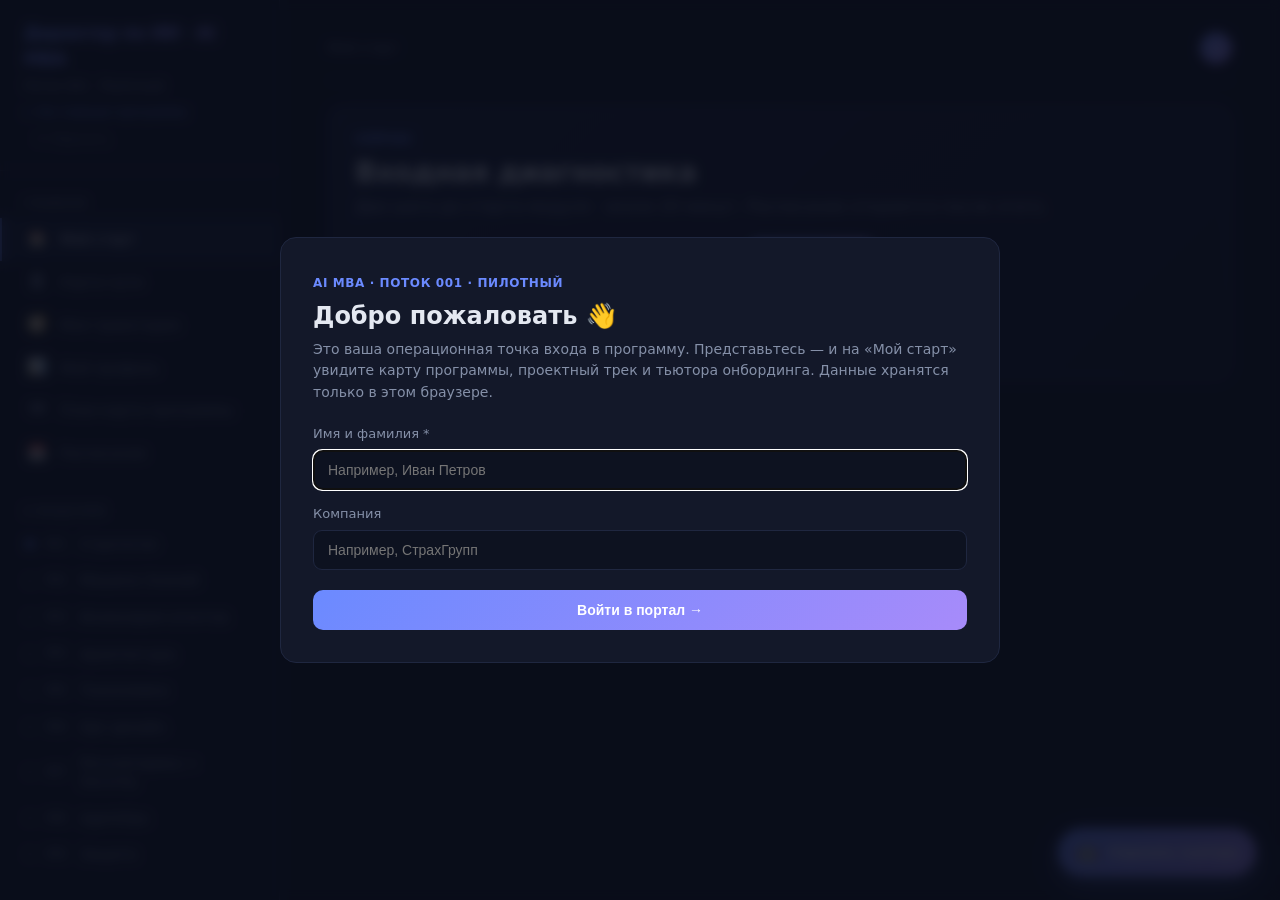
==== commit 3ac1b148: "deploy(portal): синхрон с контент-репо (workflow, запустил Verkhovskiy-dev)" ====
--- a/portal/index.html
+++ b/portal/index.html
@@ -286,6 +286,9 @@
   .start-cta.secondary {
     background: transparent; border: 1px solid var(--border); color: var(--text); font-weight: 600; font-size: 13px; margin-left: 10px;
   }
+  .start-now-rows { display: flex; flex-direction: column; gap: 12px; max-width: 520px; }
+  .start-now-row { display: flex; justify-content: space-between; align-items: center; gap: 16px; font-size: 15px; padding: 4px 0; }
+  .start-now-done { color: var(--accent-green); font-weight: 700; }
 
   .path-list { display: flex; flex-direction: column; gap: 0; margin-bottom: 24px; }
   .path-step {
@@ -2801,25 +2804,6 @@
   `;
 }
 
-function toggleHubPanel(panel) {
-  STATE.hubPanel = STATE.hubPanel === panel ? null : panel;
-  saveState();
-  renderContent();
-  if (STATE.hubPanel) {
-    setTimeout(() => {
-      const el = document.querySelector(".hub-acc.open");
-      if (el) el.scrollIntoView({ behavior: "smooth", block: "nearest" });
-    }, 80);
-  }
-}
-
-function moduleSimpleStatus(m) {
-  if (STATE.firedTriggers.has(`con.M${m.num}.done`)) return "done";
-  if (m.num === STATE.currentModule) return "current";
-  if (m.num < STATE.currentModule) return "past";
-  return "upcoming";
-}
-
 function currentDayTheme() {
   const mod = MODULES.find(m => m.num === STATE.currentModule);
   const sched = ALL_SCHEDULES[STATE.currentModule];
@@ -2827,146 +2811,43 @@
   return mod?.dayThemes?.[STATE.currentDay - 1] || mod?.short || "";
 }
 
-function renderTodayCard() {
+function renderDashboard() {
+  const name = (STATE.user.name || "").split(" ")[0];
   const globalDay = (STATE.currentModule - 1) * 4 + STATE.currentDay;
   const mod = MODULES.find(m => m.num === STATE.currentModule);
   const theme = currentDayTheme();
-  const diagOk = diagnosticDone();
-  return `
-    <div class="start-today">
-      <div class="day-label">Сегодня · день ${globalDay} из 36</div>
-      <h1>М${STATE.currentModule} · День ${STATE.currentDay} — ${esc(mod.short)}</h1>
-      <div class="theme">${esc(theme)}</div>
-      <div>
-        <button class="start-cta" onclick="navigate('module', ${STATE.currentModule})">Открыть расписание дня →</button>
-        ${!diagOk ? `<button class="start-cta secondary" onclick="document.getElementById('start-path').scrollIntoView({behavior:'smooth'})">Сначала диагностика</button>` : ""}
-      </div>
-    </div>`;
-}
-
-function renderVerifiablePath() {
   const mDone = !!(STATE.maturity && STATE.maturity.completedAt);
   const qDone = !!(STATE.quizM1 && STATE.quizM1.completedAt);
   const diagOk = diagnosticDone();
-  const theme = currentDayTheme();
-
-  const steps = [];
-  steps.push({
-    state: diagOk ? "done" : "now",
-    title: "Входная диагностика",
-    desc: diagOk
-      ? `Готово · зрелость L${STATE.maturity?.overallLevel || "?"}, квиз ${STATE.quizM1?.correct || "?"}/${STATE.quizM1?.total || "?"}`
-      : `${mDone ? "✓ Maturity" : "○ Maturity"} · ${qDone ? "✓ Квиз" : "○ Квиз"} · ~20 мин`,
-    action: diagOk ? null : "showDiag"
-  });
-  steps.push({
-    state: diagOk ? "now" : "todo",
-    title: `М${STATE.currentModule} · День ${STATE.currentDay}`,
-    desc: theme,
-    action: "module"
-  });
-  if (STATE.firedTriggers.has("s.1.troika")) {
-    steps.push({ state: "done", title: "Peer-тройка", desc: "Группа из 3 слушателей · синки по понедельникам", action: "community" });
-  } else if (diagOk) {
-    steps.push({ state: "todo", title: "Peer-тройка", desc: "Познакомьтесь с сокурсниками — блок «Сообщество»", action: "community" });
-  }
-
-  return `
-    <div id="start-path">
-      <h2 style="font-size:18px; margin-bottom:12px;">Ваш путь</h2>
-      <p style="font-size:13px; color:var(--text-dim); margin-bottom:14px;">Только то, что можно проверить и закрыть. Остальное — по раскрытию ниже.</p>
-      <div class="path-list">
-        ${steps.map(s => `
-          <div class="path-step ${s.state}">
-            <div class="mark">${s.state === "done" ? "✓" : s.state === "now" ? "→" : "○"}</div>
-            <div class="body">
-              <div class="title">${esc(s.title)}</div>
-              <div class="desc">${esc(s.desc)}</div>
-              ${s.action === "showDiag" ? `<button class="act" onclick="document.getElementById('diag-inline').scrollIntoView({behavior:'smooth'})">Пройти диагностику ↓</button>` : ""}
-              ${s.action === "module" && s.state !== "todo" ? `<button class="act" onclick="navigate('module', ${STATE.currentModule})">К расписанию →</button>` : ""}
-              ${s.action === "community" && s.state !== "done" ? `<button class="act" onclick="toggleHubPanel('community')">Открыть сообщество ↓</button>` : ""}
-            </div>
-          </div>`).join("")}
-      </div>
-      <div id="diag-inline">${renderDiagnosticCardCompact()}</div>
+  const btn = (primary) => `text-decoration:none; display:inline-flex; align-items:center; padding:12px 22px; border-radius:10px; font-weight:700; font-size:15px; cursor:pointer; border:1px solid ${primary ? "transparent" : "var(--border)"}; background:${primary ? "var(--gradient)" : "transparent"}; color:${primary ? "#fff" : "var(--text)"};`;
+
+  const nowCard = diagOk ? `
+    <div class="start-today">
+      <div class="day-label">Сейчас · день ${globalDay} из 36</div>
+      <h1>М${STATE.currentModule} · День ${STATE.currentDay} — ${esc(mod.short)}</h1>
+      <div class="theme">${esc(theme)}</div>
+      <button class="start-cta" onclick="navigate('module', ${STATE.currentModule})">Открыть расписание дня →</button>
+    </div>` : `
+    <div class="start-today">
+      <div class="day-label">Сейчас${name ? " · " + esc(name) : ""}</div>
+      <h1>Входная диагностика</h1>
+      <div class="theme">Два шага до старта модуля · около 20 минут. Расписание откроется после этого.</div>
+      <div class="start-now-rows">
+        <div class="start-now-row">
+          <span>${mDone ? "✅" : "○"} AI Maturity Index</span>
+          ${mDone
+            ? `<span class="start-now-done">L${STATE.maturity.overallLevel}</span>`
+            : `<a href="../tools/maturity/?from=portal" style="${btn(true)}">Пройти →</a>`}
+        </div>
+        <div class="start-now-row">
+          <span>${qDone ? "✅" : "○"} Квиз понятий М1</span>
+          ${qDone
+            ? `<span class="start-now-done">${STATE.quizM1.correct}/${STATE.quizM1.total}</span>`
+            : `<button onclick="startQuizM1()" style="${btn(!mDone ? false : true)}">Пройти →</button>`}
+        </div>
+      </div>
     </div>`;
-}
-
-function renderProgramStrip() {
-  return `<div class="program-strip">
-    ${MODULES.map(m => {
-      const st = moduleSimpleStatus(m);
-      return `<div class="strip-mod ${st}" onclick="navigate('module', ${m.num})" title="${esc(m.name)}">${esc(m.icon)} М${m.num}</div>`;
-    }).join("")}
-  </div>`;
-}
-
-function renderProjectTrackMini() {
-  const doneN = projectSectionsDone();
-  const chips = PROJECT_SECTIONS.map(s => {
-    const done = STATE.firedTriggers.has(s.trigger);
-    const now = !done && s.module === STATE.currentModule;
-    return `<span class="project-chip ${done ? "done" : (now ? "now" : "")}" title="${esc(s.title)}">§${s.sec}${done ? " ✓" : ""}</span>`;
-  }).join("");
-  return `
-    <p style="font-size:13px; color:var(--text-dim); margin-bottom:12px; line-height:1.5;">
-      Сквозной пилот: ${doneN} из 9 разделов собрано в «Программу платформы». Зелёные — закрыты вами или наставником.
-    </p>
-    <div class="project-mini">${chips}</div>
-    <button onclick="navigate('plan-map')" style="margin-top:14px; font-size:12px; color:var(--accent); background:none; border:none; cursor:pointer; font-weight:600;">Подробная схема в план-карте →</button>`;
-}
-
-function renderCommunityMini() {
-  const userInitials = initials(STATE.user.name) || "—";
-  const peers = COHORT.troika.map(p => {
-    const isYou = (STATE.user.name && p.name === STATE.user.name) || p.initials === userInitials;
-    const displayName = isYou && STATE.user.name ? STATE.user.name.split(" ")[0] : p.name.split(" ")[0];
-    const av = isYou ? userInitials : p.initials;
-    return `<div class="peer-card${isYou ? " you" : ""}"><div class="peer-avatar">${esc(av)}</div><div><div style="font-weight:600;font-size:12px;">${esc(displayName)}</div><div style="font-size:11px;color:var(--text-muted);">${esc(p.company)}</div></div></div>`;
-  }).join("");
-  return `
-    <p style="font-size:13px; color:var(--text-dim); margin-bottom:12px;">${COHORT.stream} · ${COHORT.size} человек · alumni Сколково ${COHORT.alumni.total}</p>
-    <div class="community-mini">${peers}</div>`;
-}
-
-function renderHubLinks() {
-  return `<div class="quick-access" style="margin-top:0;">
-    <div class="quick-link" onclick="navigate('path')"><div class="icon">🛤</div><div class="name">Карта пути</div><div class="desc">Маршрут v2 + первый шаг</div></div>
-    <div class="quick-link" onclick="navigate('personal-stack')"><div class="icon">⚡</div><div class="name">Личный стек</div><div class="desc">6 компонентов ИИ-лидера</div></div>
-    <div class="quick-link" onclick="navigate('library')"><div class="icon">📚</div><div class="name">Worksheet</div><div class="desc">Сквозной артефакт пилота</div></div>
-    <div class="quick-link" onclick="navigate('tools')"><div class="icon">📊</div><div class="name">AI Maturity</div><div class="desc">Диагностика зрелости</div></div>
-    <div class="quick-link" onclick="navigate('plan-map')"><div class="icon">🗺</div><div class="name">План-карта</div><div class="desc">Полная структура программы</div></div>
-    <div class="quick-link" onclick="navigate('trajectory')"><div class="icon">🧭</div><div class="name">Траектория</div><div class="desc">Средства и триггеры</div></div>
-    <div class="quick-link" onclick="navigate('agents')"><div class="icon">🤖</div><div class="name">Агенты</div><div class="desc">Tutor · Companion · Eval Coach</div></div>
-  </div>`;
-}
-
-function renderHubAccordion() {
-  const panels = [
-    { id: "program", icon: "🗺", label: "Вся программа", hint: "9 модулей · тап = расписание" },
-    { id: "project", icon: "🏗", label: "Проектный трек", hint: `${projectSectionsDone()}/9 разделов` },
-    { id: "community", icon: "🤝", label: "Сообщество", hint: "peer-тройка" },
-    { id: "tutor", icon: "🤖", label: "Тьютор", hint: "спросить" },
-    { id: "links", icon: "🔗", label: "Инструменты и разделы", hint: "карта пути · стек · план-карта" }
-  ];
-  const bodies = {
-    program: renderProgramStrip(),
-    project: renderProjectTrackMini(),
-    community: renderCommunityMini(),
-    tutor: `<div class="tutor-compact">${renderTutorInline()}</div>`,
-    links: renderHubLinks()
-  };
-  return panels.map(p => `
-    <div class="hub-acc ${STATE.hubPanel === p.id ? "open" : ""}">
-      <div class="hub-acc-head" onclick="toggleHubPanel('${p.id}')">
-        <div class="left"><span>${p.icon}</span><span>${p.label}</span><span class="hint">${esc(p.hint)}</span></div>
-        <span class="hub-acc-chevron">▼</span>
-      </div>
-      <div class="hub-acc-body">${bodies[p.id]}</div>
-    </div>`).join("");
-}
-
-function renderDashboard() {
+
   return `
     <div class="topline">
       <div class="breadcrumb">Мой старт</div>
@@ -2975,14 +2856,7 @@
         <div class="user-avatar">${esc(initials(STATE.user.name))}</div>
       </div>
     </div>
-
-    ${renderTodayCard()}
-    ${renderVerifiablePath()}
-
-    <h2 style="font-size:18px; margin-top:28px; margin-bottom:12px;">Подробнее</h2>
-    <p style="font-size:13px; color:var(--text-dim); margin-bottom:14px;">Раскройте только то, что нужно сейчас.</p>
-    ${renderHubAccordion()}
-  `;
+    ${nowCard}`;
 }
 
 /* ============================================================
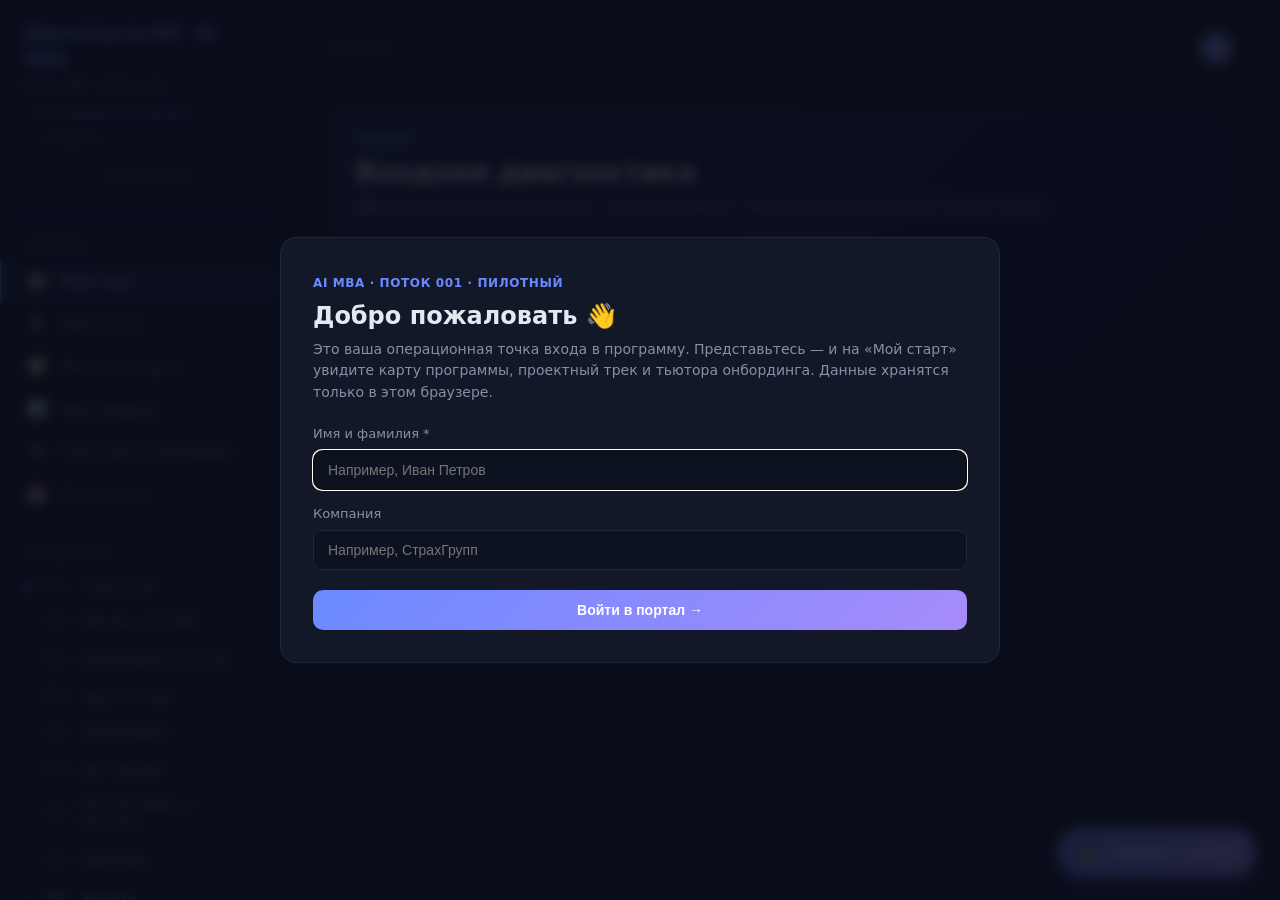
==== commit eb3e9eb1: "deploy(portal): синхрон с контент-репо (workflow, запустил Verkhovskiy-dev)" ====
--- a/portal/index.html
+++ b/portal/index.html
@@ -1,6 +1,19 @@
 <!DOCTYPE html>
 <!-- publish-check: 2026-08-12 -->
-<html lang="ru">
+<html lang="ru" data-theme="dark">
+<script>
+(function(){
+  try {
+    var raw = localStorage.getItem('aimba_portal_v1');
+    if (raw) {
+      var d = JSON.parse(raw);
+      if (d.theme === 'light' || d.theme === 'dark') {
+        document.documentElement.setAttribute('data-theme', d.theme);
+      }
+    }
+  } catch (e) {}
+})();
+</script>
 <head>
 <meta charset="UTF-8">
 <meta name="viewport" content="width=device-width, initial-scale=1.0">
@@ -8,7 +21,8 @@
 <meta name="description" content="Портал программы «Директор по ИИ» · AI MBA: карта программы, проектный трек, тьютор онбординга и сообщество.">
 <link rel="icon" href="/favicon.svg" type="image/svg+xml">
 <style>
-  :root {
+  :root,
+  [data-theme="dark"] {
     --bg: #0a0e1a;
     --bg-card: #131829;
     --bg-card-hover: #1a2038;
@@ -23,7 +37,71 @@
     --accent-green: #34d399;
     --accent-red: #f87171;
     --gradient: linear-gradient(135deg, #6b8aff 0%, #a78bfa 100%);
-  }
+    --overlay: rgba(10, 14, 26, 0.85);
+    --shadow-card: none;
+    --input-bg: var(--bg);
+  }
+
+  [data-theme="light"] {
+    --bg: #f4f6fb;
+    --bg-card: #ffffff;
+    --bg-card-hover: #eef2fa;
+    --bg-sidebar: #ffffff;
+    --border: #d8e0ed;
+    --text: #15213b;
+    --text-dim: #475569;
+    --text-muted: #64748b;
+    --accent: #4f6ef7;
+    --accent-2: #7c5cfc;
+    --accent-warm: #d97706;
+    --accent-green: #059669;
+    --accent-red: #dc2626;
+    --gradient: linear-gradient(135deg, #4f6ef7 0%, #7c5cfc 100%);
+    --overlay: rgba(15, 23, 42, 0.42);
+    --shadow-card: 0 1px 3px rgba(15, 23, 42, 0.06);
+    --input-bg: #f8fafc;
+  }
+
+  [data-theme="light"] .card,
+  [data-theme="light"] .hub-acc,
+  [data-theme="light"] .module-tile,
+  [data-theme="light"] .quick-link,
+  [data-theme="light"] .dash-stat,
+  [data-theme="light"] .tutor-panel,
+  [data-theme="light"] .peer-card,
+  [data-theme="light"] .modal {
+    box-shadow: var(--shadow-card);
+  }
+  [data-theme="light"] .nav-item.active {
+    background: rgba(79, 110, 247, 0.1);
+  }
+  [data-theme="light"] .start-today {
+    background: linear-gradient(135deg, rgba(79, 110, 247, 0.09), rgba(124, 92, 252, 0.04));
+    border-color: rgba(79, 110, 247, 0.22);
+  }
+  [data-theme="light"] .tutor-msg-bot {
+    background: var(--input-bg);
+  }
+  [data-theme="light"] .stack-field input,
+  [data-theme="light"] .stack-field select,
+  [data-theme="light"] .stack-field textarea,
+  [data-theme="light"] .tutor-input-row input {
+    background: var(--input-bg);
+  }
+  [data-theme="light"] .strip-mod,
+  [data-theme="light"] .project-chip,
+  [data-theme="light"] .hub-pill {
+    background: var(--input-bg);
+  }
+
+  .theme-toggle {
+    display: flex; align-items: center; justify-content: center; gap: 8px;
+    margin: 10px 24px 0; padding: 8px 12px; width: calc(100% - 48px);
+    border: 1px solid var(--border); border-radius: 8px;
+    background: var(--bg); color: var(--text-dim); font-size: 12px;
+    cursor: pointer; font-family: inherit; transition: border-color 0.15s, color 0.15s;
+  }
+  .theme-toggle:hover { border-color: var(--accent); color: var(--text); }
   * { box-sizing: border-box; margin: 0; padding: 0; }
   body {
     font-family: -apple-system, BlinkMacSystemFont, "Segoe UI", "Helvetica Neue", system-ui, sans-serif;
@@ -404,7 +482,7 @@
   .tutor-chip { padding: 6px 11px; border-radius: 999px; border: 1px solid var(--border); background: transparent; color: var(--text-dim); font-size: 11px; cursor: pointer; }
   .tutor-chip:hover { border-color: var(--accent); color: var(--text); }
   .tutor-input-row { display: flex; gap: 8px; margin-top: auto; }
-  .tutor-input-row input { flex: 1; padding: 10px 12px; background: var(--bg); border: 1px solid var(--border); border-radius: 10px; color: var(--text); font-size: 13px; }
+  .tutor-input-row input { flex: 1; padding: 10px 12px; background: var(--input-bg, var(--bg)); border: 1px solid var(--border); border-radius: 10px; color: var(--text); font-size: 13px; }
   .tutor-input-row button { padding: 10px 16px; border: none; border-radius: 10px; background: var(--gradient); color: #fff; font-weight: 600; cursor: pointer; }
 
   .community-grid { display: grid; grid-template-columns: 1fr 1fr; gap: 14px; }
@@ -524,7 +602,7 @@
   .stack-field { margin-bottom: 10px; }
   .stack-field label { display: block; font-size: 11px; color: var(--text-muted); margin-bottom: 4px; text-transform: uppercase; letter-spacing: 0.04em; }
   .stack-field input, .stack-field select, .stack-field textarea {
-    width: 100%; padding: 8px 10px; background: var(--bg); border: 1px solid var(--border);
+    width: 100%; padding: 8px 10px; background: var(--input-bg, var(--bg)); border: 1px solid var(--border);
     border-radius: 8px; color: var(--text); font-size: 13px; font-family: inherit;
   }
   .stack-field textarea { min-height: 56px; resize: vertical; }
@@ -596,7 +674,7 @@
   .modal-overlay {
     position: fixed;
     inset: 0;
-    background: rgba(10, 14, 26, 0.85);
+    background: var(--overlay);
     backdrop-filter: blur(6px);
     z-index: 200;
     display: none;
@@ -909,7 +987,8 @@
   arenaColoring: false,        // на карте раскрашивать активности по арене (контент/проект/социальное)
   _shownDeps: null,            // какие связи уже отрисованы (для анимации «прорисовки» новых)
   hubExpandedModule: null,     // раскрытый модуль на главной (карта программы)
-  hubPanel: null               // раскрытая панель аккордеона: program | project | community | tutor | links
+  hubPanel: null,              // раскрытая панель аккордеона: program | project | community | tutor | links
+  theme: "dark"                // dark | light
 };
 
 function defaultSim() {
@@ -2318,6 +2397,10 @@
       <div class="role">${STATE.user && STATE.user.name ? esc(STATE.user.name) + (STATE.user.company && STATE.user.company !== '—' ? ' · ' + esc(STATE.user.company) : '') : 'Поток 001 · Пилотный'}</div>
       <a href="../index.html" style="display:inline-block;margin-top:8px;font-size:12px;color:var(--accent);text-decoration:none;">← На главную программы</a>
       <a onclick="resetProgress()" style="display:inline-block;margin-top:6px;margin-left:12px;font-size:12px;color:var(--text-muted);text-decoration:none;cursor:pointer;">⟳ Сбросить</a>
+      <button type="button" class="theme-toggle" onclick="toggleTheme()" aria-label="Переключить тему">
+        <span>${(STATE.theme || 'dark') === 'light' ? '🌙' : '☀️'}</span>
+        <span>${(STATE.theme || 'dark') === 'light' ? 'Тёмная тема' : 'Светлая тема'}</span>
+      </button>
     </div>
 
     <div class="nav-section">
@@ -5086,7 +5169,8 @@
       personalStack: STATE.personalStack || null,
       tutorLog: STATE.tutorLog || [],
       hubExpandedModule: STATE.hubExpandedModule || null,
-      hubPanel: STATE.hubPanel || null
+      hubPanel: STATE.hubPanel || null,
+      theme: STATE.theme || "dark"
     }));
   } catch (e) {}
 }
@@ -5108,6 +5192,7 @@
     if (d.hubExpandedModule) STATE.hubExpandedModule = d.hubExpandedModule;
     if (d.hubPanel) STATE.hubPanel = d.hubPanel;
     if (d.personalRoute) STATE.personalRoute = d.personalRoute;
+    if (d.theme === "light" || d.theme === "dark") STATE.theme = d.theme;
     return true;
   } catch (e) { return false; }
 }
@@ -5527,6 +5612,17 @@
 }
 
 /* --- Загрузка приложения --- */
+function applyTheme(theme) {
+  STATE.theme = theme === "light" ? "light" : "dark";
+  document.documentElement.setAttribute("data-theme", STATE.theme);
+  saveState();
+  renderSidebar();
+}
+
+function toggleTheme() {
+  applyTheme(STATE.theme === "light" ? "dark" : "light");
+}
+
 function boot() {
   const bootParams = new URLSearchParams(location.search);
   const bootView = bootParams.get('view');
@@ -5545,6 +5641,7 @@
   }
   syncMaturity();
   ensurePersonalStack();
+  applyTheme(STATE.theme || "dark");
   if (location.search) { try { history.replaceState(null, '', location.pathname); } catch (e) {} }
   render();
   if (bootView) navigate(bootView, bootMod || undefined);
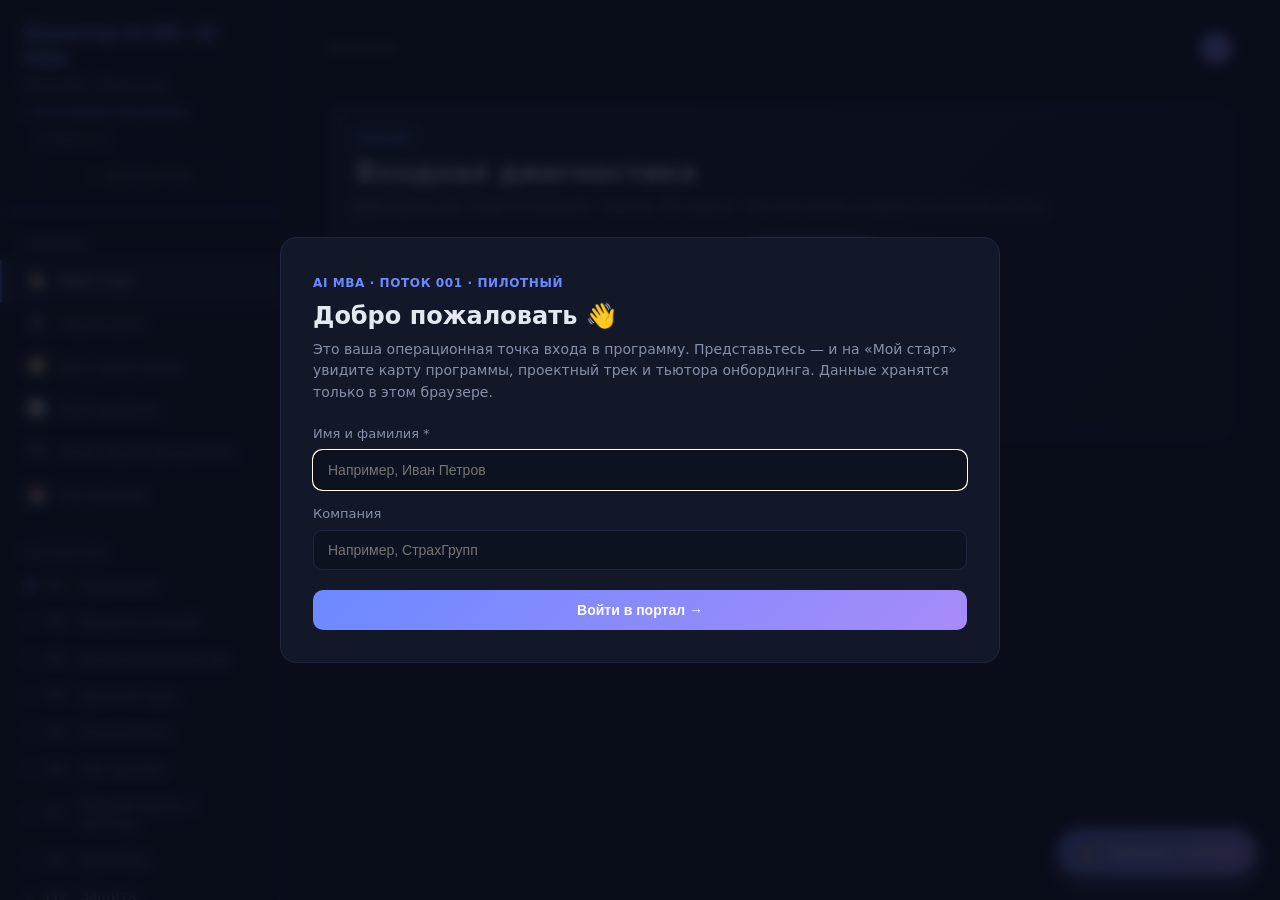
==== commit 75c60eb9: "deploy(portal): синхрон с контент-репо (workflow, запустил Verkhovskiy-dev)" ====
--- a/portal/index.html
+++ b/portal/index.html
@@ -4,12 +4,12 @@
 <script>
 (function(){
   try {
+    var t = null;
     var raw = localStorage.getItem('aimba_portal_v1');
-    if (raw) {
-      var d = JSON.parse(raw);
-      if (d.theme === 'light' || d.theme === 'dark') {
-        document.documentElement.setAttribute('data-theme', d.theme);
-      }
+    if (raw) t = (JSON.parse(raw) || {}).theme;
+    if (t !== 'light' && t !== 'dark') t = localStorage.getItem('aimba_theme');
+    if (t === 'light' || t === 'dark') {
+      document.documentElement.setAttribute('data-theme', t);
     }
   } catch (e) {}
 })();
@@ -362,7 +362,14 @@
     font-weight: 700; font-size: 15px; cursor: pointer;
   }
   .start-cta.secondary {
-    background: transparent; border: 1px solid var(--border); color: var(--text); font-weight: 600; font-size: 13px; margin-left: 10px;
+    background: transparent; border: 1px solid var(--border); color: var(--text); font-weight: 600; font-size: 13px;
+  }
+  .start-cta-row { display: flex; flex-wrap: wrap; gap: 10px; align-items: center; }
+  .mcp-pre {
+    font-family: ui-monospace, Menlo, Consolas, monospace;
+    font-size: 12px; line-height: 1.45; white-space: pre-wrap; word-break: break-word;
+    background: var(--input-bg); border: 1px solid var(--border); border-radius: 10px;
+    padding: 12px 14px; color: var(--text); margin: 10px 0 8px;
   }
   .start-now-rows { display: flex; flex-direction: column; gap: 12px; max-width: 520px; }
   .start-now-row { display: flex; justify-content: space-between; align-items: center; gap: 16px; font-size: 15px; padding: 4px 0; }
@@ -933,6 +940,20 @@
    ============================================================ */
 
 const PROTOTYPE_BASE = '../Прототипы/Путь_слушателя_v0.1/';
+
+const MCP_CONNECT_SNIPPET = `{
+  "mcpServers": {
+    "ai-mba-learner": {
+      "command": "/ABS/13_Платформа-стенд/MCP_каталог/learner-mcp/.venv/bin/python",
+      "args": [
+        "/ABS/13_Платформа-стенд/MCP_каталог/learner-mcp/server/learner_mcp.py"
+      ],
+      "env": {
+        "AIMBA_LEARNER_ID": "demo-001"
+      }
+    }
+  }
+}`;
 
 function getPersonalPathState() {
   if (typeof PathStore === 'undefined') return null;
@@ -2460,6 +2481,10 @@
         <span class="nav-item-icon">🤖</span>
         <span class="label">Агенты программы</span>
       </div>
+      <div class="nav-item" onclick="showConnectAgent()">
+        <span class="nav-item-icon">🔌</span>
+        <span class="label">Подключить своего агента</span>
+      </div>
     </div>
 
     <div class="nav-section">
@@ -2909,7 +2934,10 @@
       <div class="day-label">Сейчас · день ${globalDay} из 36</div>
       <h1>М${STATE.currentModule} · День ${STATE.currentDay} — ${esc(mod.short)}</h1>
       <div class="theme">${esc(theme)}</div>
-      <button class="start-cta" onclick="navigate('module', ${STATE.currentModule})">Открыть расписание дня →</button>
+      <div class="start-cta-row">
+        <button class="start-cta" onclick="navigate('module', ${STATE.currentModule})">Открыть расписание дня →</button>
+        <button type="button" class="start-cta secondary" onclick="showConnectAgent()">Подключить своего агента</button>
+      </div>
     </div>` : `
     <div class="start-today">
       <div class="day-label">Сейчас${name ? " · " + esc(name) : ""}</div>
@@ -2928,6 +2956,9 @@
             ? `<span class="start-now-done">${STATE.quizM1.correct}/${STATE.quizM1.total}</span>`
             : `<button onclick="startQuizM1()" style="${btn(!mDone ? false : true)}">Пройти →</button>`}
         </div>
+      </div>
+      <div class="start-cta-row" style="margin-top:16px;">
+        <button type="button" class="start-cta secondary" onclick="showConnectAgent()">Подключить своего агента</button>
       </div>
     </div>`;
 
@@ -3308,6 +3339,15 @@
     <p class="lead">
       Программа сама работает на агентной платформе. Eating own dog food: вы взаимодействуете напрямую с агентами слоя 5 (слушательские) + видите архитектуру всех остальных.
     </p>
+
+    <div class="current-module-card" style="margin: 8px 0 28px;">
+      <div class="tag">MCP · learner-mcp</div>
+      <h2 style="margin-top: 0;">Подключить своего агента</h2>
+      <p style="color: var(--text-dim); font-size: 14px; line-height: 1.65; margin-bottom: 14px;">
+        Cursor, Claude Desktop или любой MCP-клиент получает расписание, путь и следующий шаг — без копирования портала в чат.
+      </p>
+      <button type="button" class="start-cta" onclick="showConnectAgent()">Открыть инструкцию →</button>
+    </div>
 
     <h2>Доступные вам сейчас (Слой 5)</h2>
     <div class="grid-2">
@@ -5193,6 +5233,12 @@
     if (d.hubPanel) STATE.hubPanel = d.hubPanel;
     if (d.personalRoute) STATE.personalRoute = d.personalRoute;
     if (d.theme === "light" || d.theme === "dark") STATE.theme = d.theme;
+    else {
+      try {
+        const t = localStorage.getItem('aimba_theme');
+        if (t === 'light' || t === 'dark') STATE.theme = t;
+      } catch (e) {}
+    }
     return true;
   } catch (e) { return false; }
 }
@@ -5206,6 +5252,56 @@
 function openModal(html) {
   document.getElementById('modal-content').innerHTML = html;
   document.getElementById('modal-overlay').classList.add('open');
+}
+
+function showConnectAgent() {
+  openModal(`
+    <button class="modal-close" onclick="closeModal()">×</button>
+    <div style="font-size:12px; letter-spacing:0.05em; text-transform:uppercase; color:var(--accent); font-weight:700; margin-bottom:8px;">MCP · learner-mcp</div>
+    <h2>Подключить своего агента</h2>
+    <p style="color:var(--text-dim); font-size:14px; line-height:1.65; margin:0 0 18px;">
+      Ваш Cursor, Claude Desktop или другой MCP-клиент получает расписание, путь и следующий шаг напрямую из каталога программы — без копирования портала в чат.
+    </p>
+    <ol style="margin:0 0 18px; padding-left:20px; color:var(--text); font-size:14px; line-height:1.7;">
+      <li style="margin-bottom:8px;">Нужна папка <code>13_Платформа-стенд/MCP_каталог/learner-mcp/</code> из материалов программы (локально на вашем компьютере).</li>
+      <li style="margin-bottom:8px;">В терминале:
+        <pre class="mcp-pre" style="margin-top:8px;">cd 13_Платформа-стенд/MCP_каталог/learner-mcp
+python3 -m venv .venv
+.venv/bin/pip install -r requirements.txt</pre>
+      </li>
+      <li style="margin-bottom:8px;">Скопируйте конфиг ниже в <code>~/.cursor/mcp.json</code> (или в <code>.cursor/mcp.json</code> проекта). Замените <code>/ABS</code> на абсолютный путь к репозиторию. Для Claude Desktop — тот же блок в <code>claude_desktop_config.json</code>.</li>
+      <li>Перезапустите клиент. Скажите агенту: «что у меня сегодня по расписанию».</li>
+    </ol>
+    <pre class="mcp-pre" id="mcp-json">${esc(MCP_CONNECT_SNIPPET)}</pre>
+    <div class="start-cta-row">
+      <button type="button" class="start-cta" onclick="copyConnectSnippet()">Скопировать mcp.json</button>
+      <span id="mcp-copy-status" style="font-size:13px; color:var(--accent);"></span>
+    </div>
+    <p style="color:var(--text-muted); font-size:12px; line-height:1.55; margin:16px 0 0;">
+      Профиль по умолчанию — <code>demo-001</code>. Свой: скопируйте <code>data/learners/_template.json</code> в <code>data/learners/ВАШ-ID.json</code> и поставьте тот же id в <code>AIMBA_LEARNER_ID</code>. Не используйте ФИО и почту.
+    </p>
+  `);
+}
+
+function copyConnectSnippet() {
+  const el = document.getElementById('mcp-json');
+  const status = document.getElementById('mcp-copy-status');
+  const text = el ? el.textContent : MCP_CONNECT_SNIPPET;
+  const done = function () { if (status) status.textContent = 'Скопировано'; };
+  const fail = function () { if (status) status.textContent = 'Скопируйте вручную'; };
+  if (navigator.clipboard && navigator.clipboard.writeText) {
+    navigator.clipboard.writeText(text).then(done).catch(fail);
+    return;
+  }
+  try {
+    const ta = document.createElement('textarea');
+    ta.value = text;
+    document.body.appendChild(ta);
+    ta.select();
+    document.execCommand('copy');
+    document.body.removeChild(ta);
+    done();
+  } catch (e) { fail(); }
 }
 
 /* --- Подхват результата AI Maturity из общего хранилища --- */
@@ -5615,6 +5711,7 @@
 function applyTheme(theme) {
   STATE.theme = theme === "light" ? "light" : "dark";
   document.documentElement.setAttribute("data-theme", STATE.theme);
+  try { localStorage.setItem('aimba_theme', STATE.theme); } catch (e) {}
   saveState();
   renderSidebar();
 }
@@ -5634,6 +5731,10 @@
     STATE.currentModule = 1;
     STATE.user = { name: '', company: '' };
     STATE.onboarded = false;
+    try {
+      const t = localStorage.getItem('aimba_theme');
+      if (t === 'light' || t === 'dark') STATE.theme = t;
+    } catch (e) {}
   }
   if (typeof PathStore !== 'undefined') {
     PathStore.syncToPortal();
@@ -5644,7 +5745,11 @@
   applyTheme(STATE.theme || "dark");
   if (location.search) { try { history.replaceState(null, '', location.pathname); } catch (e) {} }
   render();
-  if (bootView) navigate(bootView, bootMod || undefined);
+  if (bootView === 'connect-agent') {
+    if (STATE.onboarded) showConnectAgent();
+  } else if (bootView) {
+    navigate(bootView, bootMod || undefined);
+  }
   if (!STATE.onboarded) showOnboarding();
 }
 
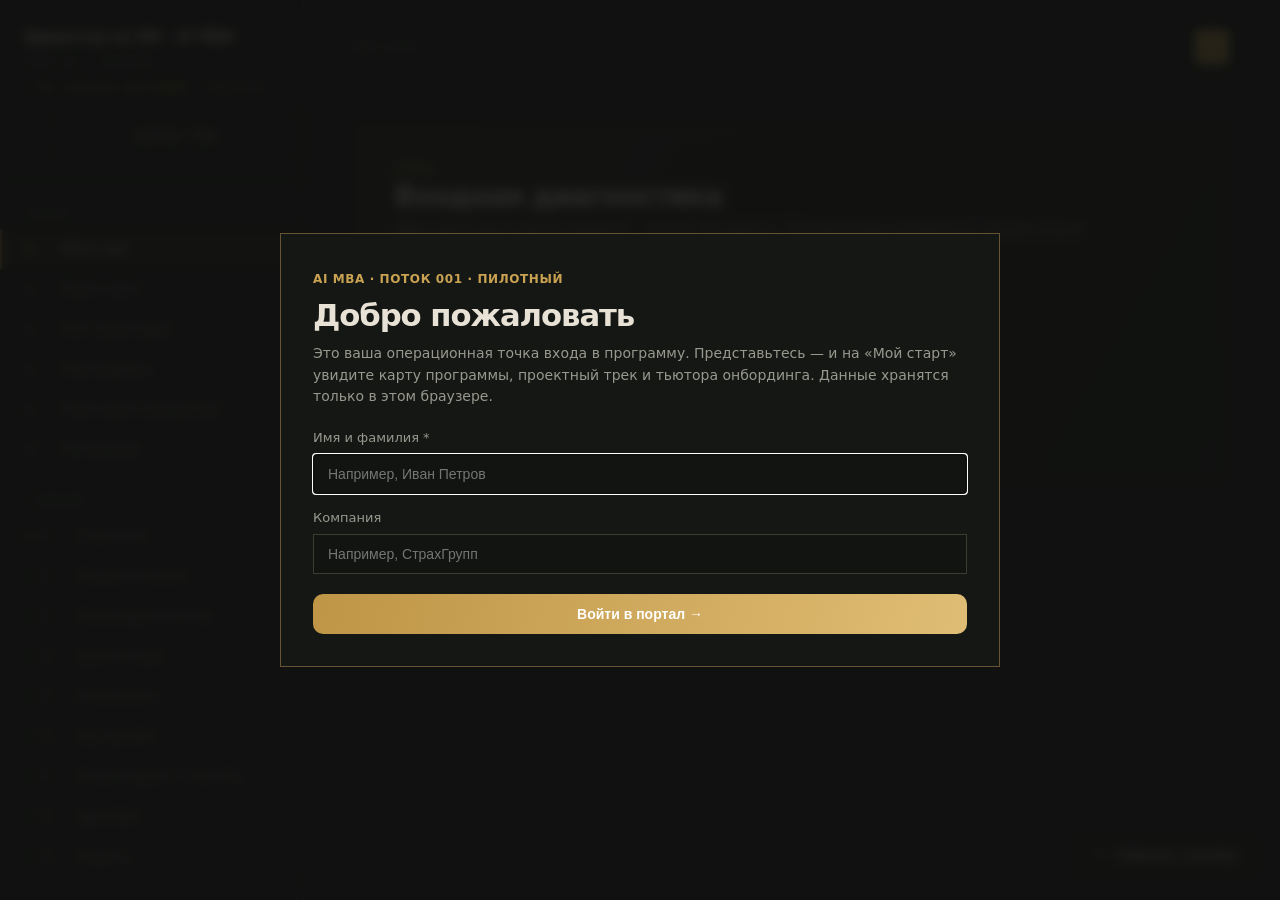
==== commit 3800f4a5: "deploy: unified light and dark experience" ====
--- a/portal/index.html
+++ b/portal/index.html
@@ -4,10 +4,10 @@
 <script>
 (function(){
   try {
-    var t = null;
+    var t = localStorage.getItem('aimba_theme');
     var raw = localStorage.getItem('aimba_portal_v1');
-    if (raw) t = (JSON.parse(raw) || {}).theme;
-    if (t !== 'light' && t !== 'dark') t = localStorage.getItem('aimba_theme');
+    if ((t !== 'light' && t !== 'dark') && raw) t = (JSON.parse(raw) || {}).theme;
+    if (t !== 'light' && t !== 'dark') t = null;
     if (t === 'light' || t === 'dark') {
       document.documentElement.setAttribute('data-theme', t);
     }
@@ -23,43 +23,47 @@
 <style>
   :root,
   [data-theme="dark"] {
-    --bg: #0a0e1a;
-    --bg-card: #131829;
-    --bg-card-hover: #1a2038;
-    --bg-sidebar: #0d1220;
-    --border: #1f2740;
-    --text: #e4e8f1;
-    --text-dim: #8590a8;
-    --text-muted: #5a6478;
-    --accent: #6b8aff;
-    --accent-2: #a78bfa;
-    --accent-warm: #f59e0b;
+    --bg: #101210;
+    --bg-card: #151714;
+    --bg-card-hover: #1b1b16;
+    --bg-sidebar: #121411;
+    --bg-soft: #121411;
+    --border: #3d3c32;
+    --border-strong: #665334;
+    --text: #e8e2d6;
+    --text-dim: #98988f;
+    --text-muted: #73736b;
+    --accent: #c9a252;
+    --accent-2: #dfbd74;
+    --accent-warm: #d9a441;
     --accent-green: #34d399;
     --accent-red: #f87171;
-    --gradient: linear-gradient(135deg, #6b8aff 0%, #a78bfa 100%);
-    --overlay: rgba(10, 14, 26, 0.85);
+    --gradient: linear-gradient(105deg, #bf9546 0%, #dfbd74 100%);
+    --overlay: rgba(16, 18, 16, 0.88);
     --shadow-card: none;
     --input-bg: var(--bg);
   }
 
   [data-theme="light"] {
-    --bg: #f4f6fb;
-    --bg-card: #ffffff;
-    --bg-card-hover: #eef2fa;
-    --bg-sidebar: #ffffff;
-    --border: #d8e0ed;
-    --text: #15213b;
-    --text-dim: #475569;
-    --text-muted: #64748b;
-    --accent: #4f6ef7;
-    --accent-2: #7c5cfc;
-    --accent-warm: #d97706;
+    --bg: #f3efe5;
+    --bg-card: #faf7ef;
+    --bg-card-hover: #e7dfcf;
+    --bg-sidebar: #ebe5d8;
+    --bg-soft: #ebe5d8;
+    --border: #d2c8b5;
+    --border-strong: #aa8d59;
+    --text: #1b1c18;
+    --text-dim: #66645d;
+    --text-muted: #8a857a;
+    --accent: #946c24;
+    --accent-2: #ad8131;
+    --accent-warm: #a66f17;
     --accent-green: #059669;
     --accent-red: #dc2626;
-    --gradient: linear-gradient(135deg, #4f6ef7 0%, #7c5cfc 100%);
-    --overlay: rgba(15, 23, 42, 0.42);
-    --shadow-card: 0 1px 3px rgba(15, 23, 42, 0.06);
-    --input-bg: #f8fafc;
+    --gradient: linear-gradient(105deg, #a77726 0%, #c89c49 100%);
+    --overlay: rgba(29, 27, 21, 0.48);
+    --shadow-card: 0 1px 3px rgba(54, 45, 28, 0.08);
+    --input-bg: #fffdf7;
   }
 
   [data-theme="light"] .card,
@@ -73,11 +77,11 @@
     box-shadow: var(--shadow-card);
   }
   [data-theme="light"] .nav-item.active {
-    background: rgba(79, 110, 247, 0.1);
+    background: rgba(148, 108, 36, 0.1);
   }
   [data-theme="light"] .start-today {
-    background: linear-gradient(135deg, rgba(79, 110, 247, 0.09), rgba(124, 92, 252, 0.04));
-    border-color: rgba(79, 110, 247, 0.22);
+    background: linear-gradient(135deg, rgba(148, 108, 36, 0.09), rgba(173, 129, 49, 0.04));
+    border-color: rgba(148, 108, 36, 0.24);
   }
   [data-theme="light"] .tutor-msg-bot {
     background: var(--input-bg);
@@ -97,14 +101,14 @@
   .theme-toggle {
     display: flex; align-items: center; justify-content: center; gap: 8px;
     margin: 10px 24px 0; padding: 8px 12px; width: calc(100% - 48px);
-    border: 1px solid var(--border); border-radius: 8px;
+    border: 1px solid var(--border); border-radius: 0;
     background: var(--bg); color: var(--text-dim); font-size: 12px;
     cursor: pointer; font-family: inherit; transition: border-color 0.15s, color 0.15s;
   }
   .theme-toggle:hover { border-color: var(--accent); color: var(--text); }
   * { box-sizing: border-box; margin: 0; padding: 0; }
   body {
-    font-family: -apple-system, BlinkMacSystemFont, "Segoe UI", "Helvetica Neue", system-ui, sans-serif;
+    font-family: "Manrope", -apple-system, BlinkMacSystemFont, "Segoe UI", system-ui, sans-serif;
     background: var(--bg);
     color: var(--text);
     line-height: 1.55;
@@ -172,7 +176,7 @@
     color: var(--text);
   }
   .nav-item.active {
-    background: rgba(107, 138, 255, 0.08);
+    background: rgba(201,162,82, 0.08);
     color: var(--text);
     border-left-color: var(--accent);
   }
@@ -184,8 +188,8 @@
   .nav-item .status-dot.current { background: var(--accent); animation: pulse 2s infinite; }
   .nav-item .status-dot.upcoming { background: var(--text-muted); opacity: 0.4; }
   @keyframes pulse {
-    0%, 100% { box-shadow: 0 0 0 0 rgba(107, 138, 255, 0.6); }
-    50% { box-shadow: 0 0 0 6px rgba(107, 138, 255, 0); }
+    0%, 100% { box-shadow: 0 0 0 0 rgba(201,162,82, 0.6); }
+    50% { box-shadow: 0 0 0 6px rgba(201,162,82, 0); }
   }
   .nav-item .num {
     font-weight: 700;
@@ -283,8 +287,8 @@
   .dash-stat .label { font-size: 12px; color: var(--text-dim); }
 
   .current-module-card {
-    background: linear-gradient(135deg, rgba(107, 138, 255, 0.08), rgba(167, 139, 250, 0.03));
-    border: 1px solid rgba(107, 138, 255, 0.25);
+    background: linear-gradient(135deg, rgba(201,162,82, 0.08), rgba(167, 139, 250, 0.03));
+    border: 1px solid rgba(201,162,82, 0.25);
     border-radius: 16px;
     padding: 24px;
     margin-bottom: 28px;
@@ -292,7 +296,7 @@
   .current-module-card .tag {
     display: inline-block;
     padding: 4px 10px;
-    background: rgba(107, 138, 255, 0.15);
+    background: rgba(201,162,82, 0.15);
     border-radius: 100px;
     color: var(--accent);
     font-size: 11px;
@@ -340,7 +344,7 @@
   }
   .quick-link:hover {
     background: var(--bg-card-hover);
-    border-color: rgba(107, 138, 255, 0.3);
+    border-color: rgba(201,162,82, 0.3);
     transform: translateY(-1px);
   }
   .quick-link .icon { font-size: 22px; margin-bottom: 8px; }
@@ -350,8 +354,8 @@
   /* HUB — операционная точка входа */
   /* HUB — операционная точка входа (упрощённая: сегодня + путь + аккордеон) */
   .start-today {
-    background: linear-gradient(135deg, rgba(107,138,255,0.12), rgba(167,139,250,0.05));
-    border: 1px solid rgba(107,138,255,0.28); border-radius: 16px; padding: 24px 26px; margin-bottom: 20px;
+    background: linear-gradient(135deg, rgba(201,162,82,0.12), rgba(167,139,250,0.05));
+    border: 1px solid rgba(201,162,82,0.28); border-radius: 16px; padding: 24px 26px; margin-bottom: 20px;
   }
   .start-today .day-label { font-size: 12px; font-weight: 700; letter-spacing: 0.05em; color: var(--accent); text-transform: uppercase; margin-bottom: 8px; }
   .start-today h1 { font-size: 28px; margin-bottom: 6px; }
@@ -383,7 +387,7 @@
   .path-step:last-child { border-bottom: none; }
   .path-step .mark { width: 26px; height: 26px; border-radius: 50%; flex-shrink: 0; display: flex; align-items: center; justify-content: center; font-size: 13px; font-weight: 700; }
   .path-step.done .mark { background: rgba(52,211,153,0.15); color: var(--accent-green); }
-  .path-step.now .mark { background: rgba(107,138,255,0.2); color: var(--accent); box-shadow: 0 0 0 3px rgba(107,138,255,0.15); }
+  .path-step.now .mark { background: rgba(201,162,82,0.2); color: var(--accent); box-shadow: 0 0 0 3px rgba(201,162,82,0.15); }
   .path-step.todo .mark { background: var(--bg); border: 1px solid var(--border); color: var(--text-muted); }
   .path-step .body { flex: 1; min-width: 0; }
   .path-step .title { font-weight: 600; font-size: 14px; margin-bottom: 3px; }
@@ -398,8 +402,8 @@
     background: var(--bg); cursor: pointer; font-size: 12px; white-space: nowrap; transition: all 0.15s;
   }
   .strip-mod.done { opacity: 0.55; }
-  .strip-mod.current { border-color: var(--accent); background: rgba(107,138,255,0.1); font-weight: 700; }
-  .strip-mod:hover { border-color: rgba(107,138,255,0.35); }
+  .strip-mod.current { border-color: var(--accent); background: rgba(201,162,82,0.1); font-weight: 700; }
+  .strip-mod:hover { border-color: rgba(201,162,82,0.35); }
 
   .hub-acc { border: 1px solid var(--border); border-radius: 12px; overflow: hidden; margin-bottom: 10px; background: var(--bg-card); }
   .hub-acc-head {
@@ -444,9 +448,9 @@
     background: var(--bg-card); border: 1px solid var(--border); border-radius: 12px;
     padding: 14px; cursor: pointer; transition: all 0.15s; position: relative; overflow: hidden;
   }
-  .module-tile:hover { background: var(--bg-card-hover); border-color: rgba(107,138,255,0.35); transform: translateY(-1px); }
-  .module-tile.current { border-color: var(--accent); box-shadow: 0 0 0 1px rgba(107,138,255,0.2); }
-  .module-tile.expanded { border-color: var(--accent); background: rgba(107,138,255,0.06); }
+  .module-tile:hover { background: var(--bg-card-hover); border-color: rgba(201,162,82,0.35); transform: translateY(-1px); }
+  .module-tile.current { border-color: var(--accent); box-shadow: 0 0 0 1px rgba(201,162,82,0.2); }
+  .module-tile.expanded { border-color: var(--accent); background: rgba(201,162,82,0.06); }
   .module-tile .mt-top { display: flex; align-items: center; gap: 10px; margin-bottom: 10px; }
   .module-tile .mt-icon { font-size: 22px; }
   .module-tile .mt-num { font-size: 11px; font-weight: 700; letter-spacing: 0.04em; }
@@ -465,15 +469,15 @@
   .project-flow { display: flex; align-items: stretch; gap: 0; min-width: max-content; padding-bottom: 4px; }
   .project-stage { flex: 0 0 150px; padding: 12px; border-radius: 10px; border: 1px solid var(--border); background: var(--bg); margin-right: 8px; }
   .project-stage.done { border-color: rgba(52,211,153,0.45); background: rgba(52,211,153,0.06); }
-  .project-stage.active { border-color: rgba(107,138,255,0.5); background: rgba(107,138,255,0.08); }
+  .project-stage.active { border-color: rgba(201,162,82,0.5); background: rgba(201,162,82,0.08); }
   .project-stage .ps-sec { font-size: 10px; font-weight: 700; letter-spacing: 0.05em; margin-bottom: 4px; }
   .project-stage .ps-title { font-size: 12px; font-weight: 600; line-height: 1.35; margin-bottom: 6px; }
   .project-stage .ps-mod { font-size: 10px; color: var(--text-muted); }
   .project-arrow { color: var(--text-muted); font-size: 18px; align-self: center; margin-right: 8px; }
   .project-final {
     flex: 0 0 180px; padding: 14px; border-radius: 12px;
-    background: linear-gradient(135deg, rgba(107,138,255,0.15), rgba(167,139,250,0.08));
-    border: 1px solid rgba(107,138,255,0.35); align-self: stretch;
+    background: linear-gradient(135deg, rgba(201,162,82,0.15), rgba(167,139,250,0.08));
+    border: 1px solid rgba(201,162,82,0.35); align-self: stretch;
   }
   .project-layers { display: grid; grid-template-columns: repeat(3, 1fr); gap: 10px; margin-top: 16px; }
   .project-layer { padding: 12px; border-radius: 10px; border: 1px dashed var(--border); font-size: 12px; color: var(--text-dim); line-height: 1.45; }
@@ -496,7 +500,7 @@
   @media (max-width: 700px) { .community-grid { grid-template-columns: 1fr; } }
   .peer-card { display: flex; align-items: center; gap: 12px; padding: 12px; background: var(--bg); border: 1px solid var(--border); border-radius: 10px; }
   .peer-avatar { width: 40px; height: 40px; border-radius: 50%; background: var(--gradient); display: flex; align-items: center; justify-content: center; font-weight: 700; font-size: 13px; color: #fff; flex-shrink: 0; }
-  .peer-card.you { border-color: rgba(107,138,255,0.4); background: rgba(107,138,255,0.06); }
+  .peer-card.you { border-color: rgba(201,162,82,0.4); background: rgba(201,162,82,0.06); }
   .alumni-stat { text-align: center; padding: 14px 8px; background: var(--bg); border: 1px solid var(--border); border-radius: 10px; }
   .alumni-stat .n { font-size: 22px; font-weight: 800; color: var(--accent); }
   .alumni-stat .l { font-size: 11px; color: var(--text-muted); line-height: 1.35; margin-top: 4px; }
@@ -527,7 +531,7 @@
   .module-header .key-q {
     margin-top: 16px;
     padding: 14px 18px;
-    background: rgba(107, 138, 255, 0.06);
+    background: rgba(201,162,82, 0.06);
     border-left: 3px solid var(--accent);
     border-radius: 4px 8px 8px 4px;
     font-style: italic;
@@ -546,7 +550,7 @@
     overflow: hidden;
     transition: all 0.2s;
   }
-  .day-block.expanded { border-color: rgba(107, 138, 255, 0.3); }
+  .day-block.expanded { border-color: rgba(201,162,82, 0.3); }
   .day-header {
     padding: 16px 22px;
     cursor: pointer;
@@ -597,7 +601,7 @@
     height: fit-content;
     align-self: start;
   }
-  .session-type.lecture { background: rgba(107, 138, 255, 0.12); color: var(--accent); }
+  .session-type.lecture { background: rgba(201,162,82, 0.12); color: var(--accent); }
   .session-type.workshop { background: rgba(52, 211, 153, 0.12); color: var(--accent-green); }
   .session-type.handson { background: rgba(245, 158, 11, 0.12); color: var(--accent-warm); }
   .session-speaker { color: var(--accent-warm); font-size: 12px; margin-top: 3px; font-weight: 500; }
@@ -624,7 +628,7 @@
   .session-title .ex-link {
     display: inline-block;
     padding: 1px 6px;
-    background: rgba(107, 138, 255, 0.1);
+    background: rgba(201,162,82, 0.1);
     color: var(--accent);
     border-radius: 4px;
     font-size: 11px;
@@ -633,7 +637,7 @@
     cursor: pointer;
     text-decoration: none;
   }
-  .session-title .ex-link:hover { background: rgba(107, 138, 255, 0.2); }
+  .session-title .ex-link:hover { background: rgba(201,162,82, 0.2); }
 
   /* EXERCISES SECTION */
   .exercises-grid {
@@ -650,7 +654,7 @@
   }
   .exercise-card:hover {
     background: var(--bg-card-hover);
-    border-color: rgba(107, 138, 255, 0.3);
+    border-color: rgba(201,162,82, 0.3);
   }
   .exercise-card .top { display: flex; justify-content: space-between; align-items: flex-start; gap: 8px; margin-bottom: 8px; }
   .exercise-card .id { font-weight: 700; color: var(--accent); font-size: 13px; }
@@ -661,7 +665,7 @@
     border-radius: 100px;
     font-weight: 600;
   }
-  .trains-pill.razl { background: rgba(107, 138, 255, 0.15); color: var(--accent); }
+  .trains-pill.razl { background: rgba(201,162,82, 0.15); color: var(--accent); }
   .trains-pill.sred { background: rgba(52, 211, 153, 0.15); color: var(--accent-green); }
   .trains-pill.uver { background: rgba(167, 139, 250, 0.15); color: var(--accent-2); }
   .exercise-card .name {
@@ -775,7 +779,7 @@
   }
   .cal-month .month-head {
     padding: 10px 12px;
-    background: rgba(107, 138, 255, 0.08);
+    background: rgba(201,162,82, 0.08);
     text-align: center;
   }
   .cal-month .month-num {
@@ -827,7 +831,7 @@
     padding: 24px;
     transition: all 0.2s;
   }
-  .tool-card:hover { border-color: rgba(107, 138, 255, 0.3); transform: translateY(-2px); }
+  .tool-card:hover { border-color: rgba(201,162,82, 0.3); transform: translateY(-2px); }
   .tool-card .head { display: flex; justify-content: space-between; align-items: flex-start; margin-bottom: 12px; }
   .tool-card .icon { font-size: 32px; margin-bottom: 12px; }
   .tool-card .status {
@@ -861,7 +865,7 @@
     margin-bottom: 6px;
     transition: all 0.15s;
   }
-  .library-row:hover { border-color: rgba(107, 138, 255, 0.3); }
+  .library-row:hover { border-color: rgba(201,162,82, 0.3); }
   .library-row .name { font-size: 14px; }
   .library-row .meta { font-size: 12px; color: var(--text-muted); }
 
@@ -906,7 +910,7 @@
   .traj-dep { animation: trajFadeIn 0.6s ease backwards, trajFlow 0.9s linear infinite; }
   .traj-dep-label { animation: trajFadeIn 0.6s ease backwards; }
   .traj-dep-trace { stroke-dasharray: 1; stroke-dashoffset: 1; animation: trajTrace 0.7s ease forwards, trajTraceFade 0.95s ease forwards; }
-  .traj-scan { filter: drop-shadow(0 0 5px #6b8aff); animation: trajScan 2.75s ease forwards; }
+  .traj-scan { filter: drop-shadow(0 0 5px #c9a252); animation: trajScan 2.75s ease forwards; }
   .traj-replay-btn { display: inline-flex; align-items: center; gap: 7px; padding: 7px 14px; border-radius: 8px;
     background: var(--bg-card); border: 1px solid var(--border); color: var(--text); font-size: 13px; font-weight: 600;
     cursor: pointer; transition: all 0.15s; }
@@ -914,6 +918,81 @@
   @media (prefers-reduced-motion: reduce) {
     .traj-node, .traj-dep, .traj-dep-label, .traj-scan { animation: none !important; }
   }
+
+  /* AI MBA Engineering Atlas: shared shell with the landing. */
+  :root { --portal-rail:304px; --atlas-mono:"IBM Plex Mono","SFMono-Regular",Consolas,monospace; }
+  body { background-color:var(--bg); background-image:linear-gradient(rgba(255,255,255,.018) 1px,transparent 1px); background-size:100% 6px; }
+  [data-theme="light"] body { background-image:linear-gradient(rgba(29,27,21,.025) 1px,transparent 1px); }
+  .app { min-height:100vh; align-items:stretch; }
+  .sidebar { width:var(--portal-rail); padding:0 0 42px; border-right:1px solid var(--border-strong); background:var(--bg-soft); scrollbar-color:var(--border-strong) transparent; }
+  .sidebar-brand { position:sticky; top:0; z-index:4; padding:26px 24px 22px; border-bottom:1px solid var(--border-strong); background:color-mix(in srgb,var(--bg-soft) 92%,transparent); backdrop-filter:blur(14px); }
+  .sidebar-brand .logo { background:none; color:var(--text); font-size:15px; font-weight:750; letter-spacing:-.02em; }
+  .sidebar-brand .role { margin-top:7px; color:var(--text-muted); font:9px/1.5 var(--atlas-mono); letter-spacing:.11em; text-transform:uppercase; }
+  .sidebar-brand a { font-family:var(--atlas-mono); letter-spacing:.02em; }
+  .theme-toggle { width:100%; min-height:40px; margin-top:18px; border:1px solid var(--border-strong); border-radius:0; background:transparent; color:var(--text); font:10px var(--atlas-mono); letter-spacing:.1em; text-transform:uppercase; }
+  .mobile-nav-toggle { display:none; min-height:40px; border:1px solid var(--border-strong); background:transparent; color:var(--text); font:10px var(--atlas-mono); letter-spacing:.1em; text-transform:uppercase; }
+  .nav-section { margin:0; padding:18px 0 8px; border-bottom:1px solid var(--border); }
+  .nav-section-label { padding:0 24px 10px; color:var(--text-muted); font:9px var(--atlas-mono); letter-spacing:.16em; font-weight:500; }
+  .nav-item { position:relative; min-height:40px; gap:10px; padding:9px 24px; border-left:0; color:var(--text-dim); font-size:13px; }
+  .nav-item::after { content:""; position:absolute; left:0; top:0; bottom:0; width:2px; background:transparent; }
+  .nav-item:hover { background:color-mix(in srgb,var(--accent) 5%,transparent); }
+  .nav-item.active { background:color-mix(in srgb,var(--accent) 9%,transparent); color:var(--text); border:0; }
+  .nav-item.active::after { background:var(--accent); }
+  .nav-item-icon { display:none; }
+  .nav-item .num { min-width:28px; color:var(--text-muted); font:10px var(--atlas-mono); letter-spacing:.06em; }
+  .nav-item .status-dot { width:5px; height:5px; border-radius:0; }
+  .nav-item .label { letter-spacing:-.01em; }
+  .content { max-width:calc(100% - var(--portal-rail)); padding:30px clamp(28px,4vw,64px) 80px; }
+  .content > * { max-width:1180px; margin-left:auto; margin-right:auto; }
+  .topline { min-height:42px; margin-bottom:44px; padding-bottom:16px; border-bottom-color:var(--border-strong); }
+  .breadcrumb { color:var(--text-muted); font:10px var(--atlas-mono); letter-spacing:.1em; text-transform:uppercase; }
+  .user-info { font:10px var(--atlas-mono); letter-spacing:.06em; text-transform:uppercase; }
+  .user-avatar { width:34px; height:34px; border-radius:0; background:var(--accent); color:var(--bg); }
+  h1 { font-size:clamp(34px,4vw,56px); line-height:1.03; letter-spacing:-.045em; }
+  h2 { font-size:clamp(22px,2.4vw,32px); letter-spacing:-.035em; }
+  h3 { letter-spacing:-.02em; }
+  .lead { color:var(--text-dim); line-height:1.6; }
+  .card,.dash-stat,.current-module-card,.quick-link,.start-today,.hub-acc,.tool-card,.library-row,.placeholder,.phase-card,.artifact-card,.trajectory-card,.calendar-day,.modal,.welcome-card,.project-card,.profile-card,.module-card { border-color:var(--border-strong); border-radius:0; box-shadow:none; background:var(--bg-card); }
+  .card,.dash-stat,.quick-link,.tool-card { position:relative; }
+  .card::before,.dash-stat::before,.quick-link::before,.tool-card::before { content:"+"; position:absolute; top:7px; right:9px; color:var(--accent); font:9px var(--atlas-mono); opacity:.7; }
+  .dash-stats,.grid-2,.grid-3,.grid-4,.quick-access { gap:0; }
+  .dash-stat,.quick-link { margin:-1px 0 0 -1px; min-height:132px; padding:22px; }
+  .dash-stat .num { background:none; color:var(--accent); font:500 28px var(--atlas-mono); }
+  .dash-stat .label,.quick-link .desc { line-height:1.55; }
+  .current-module-card,.start-today { padding:clamp(26px,3vw,38px); border-color:var(--border-strong); background:linear-gradient(120deg,color-mix(in srgb,var(--accent) 8%,var(--bg-card)),var(--bg-card)); }
+  .current-module-card .tag,.start-today .day-label { padding:0; background:none; border-radius:0; color:var(--accent); font:10px var(--atlas-mono); letter-spacing:.13em; }
+  .current-module-card .progress-bar { height:3px; border-radius:0; }
+  .current-module-card .progress-fill { background:var(--accent); }
+  .start-cta,.btn-primary,.primary-btn { min-height:48px; padding-inline:24px; border-radius:0; background:linear-gradient(105deg,var(--accent),var(--accent-2)); color:#17150f; }
+  .start-cta.secondary,.btn-secondary,.secondary-btn { border-radius:0; background:transparent; }
+  .hub-acc,.library-row { margin-bottom:-1px; }
+  .hub-acc-head,.library-row { min-height:54px; }
+  .program-strip { gap:0; }
+  .strip-mod { margin-right:-1px; border-radius:0; min-height:38px; font-family:var(--atlas-mono); }
+  .quick-link .icon,.tool-card .icon { display:none; }
+  input,textarea,select,.mcp-pre { border-radius:0 !important; }
+  .welcome-overlay { backdrop-filter:blur(10px); background:color-mix(in srgb,var(--bg) 84%,transparent); }
+  .welcome-card { max-width:720px; padding:clamp(28px,4vw,48px); }
+  .welcome-card::before { content:"AI MBA · ПОРТАЛ СЛУШАТЕЛЯ"; display:block; margin-bottom:18px; color:var(--accent); font:10px var(--atlas-mono); letter-spacing:.14em; }
+  @media (max-width:1024px) {
+    :root { --portal-rail:248px; }
+    .content { padding:26px 28px 60px; }
+  }
+  @media (max-width:640px) {
+    .app { display:block; }
+    .sidebar { width:100%; height:auto; position:static; border-right:0; border-bottom:1px solid var(--border-strong); }
+    .sidebar-brand { position:static; padding:18px 16px; }
+    .sidebar-brand .theme-toggle { display:inline-flex; width:auto; min-width:132px; margin-right:6px; }
+    .mobile-nav-toggle { display:inline-flex; align-items:center; justify-content:center; min-width:104px; }
+    .nav-section { display:none; }
+    .sidebar.mobile-open .nav-section { display:block; }
+    .content { max-width:100%; padding:22px 16px 64px; }
+    .topline { margin-bottom:28px; }
+    h1 { font-size:36px; }
+    .dash-stats,.grid-2,.grid-3,.grid-4,.quick-access { grid-template-columns:1fr; }
+    .dash-stat,.quick-link { min-height:auto; margin-left:0; }
+    .welcome-card { width:calc(100% - 28px); }
+  }
 </style>
 </head>
 <body>
@@ -928,8 +1007,8 @@
 </div>
 
 <button id="tutor-fab" onclick="openTutor()" title="Спросить ИИ-тьютора"
-  style="position:fixed; right:24px; bottom:24px; z-index:50; display:flex; align-items:center; gap:10px; padding:13px 18px; border:none; border-radius:999px; background:linear-gradient(135deg,#6b8aff,#a78bfa); color:#fff; font-weight:600; font-size:14px; cursor:pointer; box-shadow:0 8px 24px rgba(107,138,255,0.4);">
-  <span style="font-size:18px;">🤖</span> Спросить тьютора
+  style="position:fixed; right:24px; bottom:24px; z-index:50; display:flex; align-items:center; gap:10px; padding:13px 18px; border:1px solid var(--border-strong); border-radius:0; background:var(--bg-card); color:var(--text); font-weight:600; font-size:13px; cursor:pointer; box-shadow:none;">
+  <span style="font:10px var(--atlas-mono);color:var(--accent);letter-spacing:.08em;">AI</span> Спросить тьютора
 </button>
 
 <script src="../shared/path-data.js?v=04"></script>
@@ -1328,7 +1407,7 @@
    Траектория = какие действия закрыть, чтобы средство сложилось.
    ============================================================ */
 const MEANS = {
-  dist: { name: "РАЗЛИЧАТЬ",      sub: "вижу нужные различения и понятия", color: "#6b8aff", icon: "👁" },
+  dist: { name: "РАЗЛИЧАТЬ",      sub: "вижу нужные различения и понятия", color: "#c9a252", icon: "👁" },
   real: { name: "РЕАЛИЗОВЫВАТЬ",  sub: "могу на этом построить",           color: "#f59e0b", icon: "🛠" },
   conf: { name: "БЫТЬ УВЕРЕННЫМ", sub: "проверил и доверяю результату",     color: "#34d399", icon: "✓" }
 };
@@ -1339,30 +1418,31 @@
 // kind: realize (различаю→реализую), assure (реализовал→уверен), distinguish (уверен→различаю тоньше, новый виток)
 const MEANS_LINKS = [
   { from: "ep.1.M1", to: "c.sec1",      kind: "realize",     cap: "различаю стратегию → собираю Раздел 1" },
-  { from: "ep.4.M2", to: "c.sec3",      kind: "realize",     cap: "различаю архитектуру → реализую слой-схему" },
-  { from: "ep.4.M3", to: "c.sec4",      kind: "realize",     cap: "различаю МЗ/KPT → строю МЗ-компонент" },
-  { from: "ep.4.M4", to: "c.sec7",      kind: "realize",     cap: "различаю blast radius → проектирую безопасность" },
+  { from: "ep.4.M2", to: "c.sec4",      kind: "realize",     cap: "различаю МЗ/KPT → строю МЗ-компонент" },
+  { from: "ep.4.M3", to: "c.sec3",      kind: "realize",     cap: "собираю агента → включаю его в платформенный контур" },
+  { from: "ep.4.M4", to: "c.sec3",      kind: "realize",     cap: "различаю архитектуру → реализую слой-схему" },
   { from: "ep.4.M5", to: "c.sec6",      kind: "realize",     cap: "различаю токеномику → собираю unit-экономику" },
   { from: "c.sec1",  to: "con.M1.done", kind: "assure",      cap: "собрал Раздел 1 → защита → уверен в стратегии" },
-  { from: "c.sec3",  to: "con.M2.done", kind: "assure",      cap: "собрал архитектуру → защита → уверен" },
-  { from: "c.sec4",  to: "con.M3.done", kind: "assure",      cap: "собрал МЗ-компонент → защита → уверен" },
-  { from: "con.M1.done", to: "ep.1.M2", kind: "distinguish", cap: "уверен в стратегии → различаю архитектуру тоньше" },
-  { from: "con.M2.done", to: "ep.1.M3", kind: "distinguish", cap: "уверен в архитектуре → различаю Машину Знаний" },
-  { from: "s.2.trust",   to: "ep.4.M4", kind: "distinguish", cap: "доверие в тройке → различаю multi-agent глубже" }
+  { from: "c.sec4",  to: "con.M2.done", kind: "assure",      cap: "собрал МЗ-компонент → защита → уверен" },
+  { from: "c.sec3",  to: "con.M4.done", kind: "assure",      cap: "собрал архитектуру → защита → уверен" },
+  { from: "con.M1.done", to: "ep.1.M2", kind: "distinguish", cap: "уверен в стратегии → различаю Машину Знаний" },
+  { from: "con.M2.done", to: "ep.1.M3", kind: "distinguish", cap: "уверен в МЗ/KPT → различаю инженерный контур агента" },
+  { from: "con.M3.done", to: "ep.1.M4", kind: "distinguish", cap: "уверен в агенте → различаю архитектуру платформы" },
+  { from: "s.2.trust",   to: "ep.4.M3", kind: "distinguish", cap: "доверие в тройке → различаю multi-agent глубже" }
 ];
 const MEANS_KIND = {
   realize:     { color: "#f59e0b", label: "теперь могу РЕАЛИЗОВАТЬ" },
   assure:      { color: "#34d399", label: "теперь УВЕРЕН в результате" },
-  distinguish: { color: "#6b8aff", label: "теперь РАЗЛИЧАЮ тоньше (новый виток)" }
+  distinguish: { color: "#c9a252", label: "теперь РАЗЛИЧАЮ тоньше (новый виток)" }
 };
 
 // КОНКРЕТНЫЕ СРЕДСТВА (по одному на модуль). Принцип: средство освоено,
 // только когда сошлись ВСЕ ТРИ грани — различать (diag.out), реализовывать (ep.4), быть уверенным (con.done).
 const MEANS_ITEMS = [
   { m: 1, name: "Стратегирование агентной трансформации", short: "Стратегия" },
-  { m: 2, name: "Архитектура агентной платформы",          short: "Архитектура" },
-  { m: 3, name: "Машина знаний и KPT",                     short: "Машина знаний" },
-  { m: 4, name: "Безопасная multi-agent инженерия",        short: "Multi-agent" },
+  { m: 2, name: "Машина знаний и KPT",                     short: "Машина знаний" },
+  { m: 3, name: "Инженерия агентов и мультиагентных систем", short: "Инженерия агентов" },
+  { m: 4, name: "Архитектура агентной платформы",          short: "Архитектура" },
   { m: 5, name: "Unit-экономика и токеномика",             short: "Экономика" },
   { m: 6, name: "Орг-дизайн агентной компании",            short: "Орг-дизайн" },
   { m: 7, name: "Регуляторика и AI-Security",              short: "Security" },
@@ -1496,13 +1576,13 @@
   "DIAG": { label: "DIAG", color: "#06b6d4", desc: "Диагностика, тест или оценочный инструмент даёт результат" },
   "PEER": { label: "PEER", color: "#a78bfa", desc: "Подтверждает peer-тройка (2 из 3)" },
   "MOD": { label: "MOD", color: "#c084fc", desc: "Подтверждает модератор группы или трек-наставник" },
-  "TEAM": { label: "TEAM", color: "#6b8aff", desc: "Подтверждает операционная команда программы (Module Owner, Cohort, Ops)" },
+  "TEAM": { label: "TEAM", color: "#c9a252", desc: "Подтверждает операционная команда программы (Module Owner, Cohort, Ops)" },
   "EXPERT": { label: "EXPERT", color: "#ec4899", desc: "Профильный эксперт на модульной защите; внешняя CAIO-панель — на финале" },
   "ARTIFACT": { label: "ARTIFACT", color: "#fb7185", desc: "Зафиксирован файл / документ / код в портфолио" }
 };
 
 const TRAJECTORY_LABELS = {
-  "ep": { name: "Эпистемическая", icon: "🔁", color: "#6b8aff" },
+  "ep": { name: "Эпистемическая", icon: "🔁", color: "#c9a252" },
   "con": { name: "Содержательная", icon: "📚", color: "#34d399" },
   "co": { name: "Конструктивная", icon: "🏗", color: "#f59e0b" },
   "soc": { name: "Социальная", icon: "🤝", color: "#a78bfa" }
@@ -1515,7 +1595,7 @@
     short: "Стратегия",
     icon: "🎯",
     days: "1-4",
-    partner: "Сколково",
+    partner: "МШУ Сколково",
     keyQuestion: "Зачем компании агентная платформа и как её позиционировать в бизнес-стратегии?",
     status: "current",
     dayThemes: [
@@ -1572,7 +1652,7 @@
     fullSchedule: true
   },
   { num: 5, name: "Токеномика, unit-экономика и закупочная стратегия", short: "Токеномика", icon: "💰",
-    days: "17-20", partner: "МШУ", status: "upcoming",
+    days: "17-20", partner: "МШУ Сколково", status: "upcoming",
     keyQuestion: "Как обосновать платформу как продукт и устроить её токеномику?",
     dayThemes: [
       "Фреймворк токеномики цифрового труда",
@@ -1584,7 +1664,7 @@
     fullSchedule: true
   },
   { num: 6, name: "Орг-дизайн и трансформация под платформу", short: "Орг-дизайн", icon: "👥",
-    days: "21-24", partner: "Сколково", status: "upcoming",
+    days: "21-24", partner: "МШУ Сколково", status: "upcoming",
     keyQuestion: "Как устроить команду платформы и перевести компанию на agent-augmented модель?",
     dayThemes: [
       "AI-augmented operating model",
@@ -1634,7 +1714,7 @@
 ];
 
 const MODULE_COLORS = {
-  1: "#6b8aff", 2: "#a78bfa", 3: "#34d399", 4: "#f59e0b",
+  1: "#c9a252", 2: "#a78bfa", 3: "#34d399", 4: "#f59e0b",
   5: "#f87171", 6: "#60a5fa", 7: "#fb7185", 8: "#fbbf24", 9: "#10b981"
 };
 
@@ -1725,7 +1805,7 @@
       { time: "09:00-11:00", type: "handson", typeLabel: "Hands-on", title: "Запуск первого агента: задача, спецификация, базовый агент, eval-набор, Langfuse, kill-switch, полный прогон", exId: "E4.1" },
       { time: "11:15-13:00", type: "workshop", typeLabel: "Проектная", title: "Сборка Платформенной стратегии v0.1 + pre-mortem и адверсариальный peer-review в тройке", exId: "E5.2" },
       { time: "14:00-16:00", type: "defense", typeLabel: "Демо", title: "Agent of the Week #1: первые демонстрации агентов", exId: "E4.3" },
-      { time: "16:15-18:00", type: "defense", typeLabel: "Защита", title: "Защиты платформенных стратегий + Threat model компании v0.1", exId: "E5.3", speaker: "Эксперты Сколково" },
+      { time: "16:15-18:00", type: "defense", typeLabel: "Защита", title: "Защиты платформенных стратегий + Threat model компании v0.1", exId: "E5.3", speaker: "Эксперты МШУ Сколково" },
       { time: "18:30-20:00", type: "workshop", typeLabel: "Анализ", title: "Разбор защит и failures чужого агента. Промышленный агент: 10 признаков", exId: "E4.2" },
       { time: "20:00-20:30", type: "reflection", typeLabel: "Рефлексия", title: "Рефлексия Модуля 1 + контракт на межмодульную работу" }
     ]
@@ -1859,8 +1939,8 @@
     { time: "09:00-11:00", type: "lecture", typeLabel: "Лекция", title: "Переговоры с foundation-провайдерами: дисконты, latency SLA, caching credits. Due diligence ИИ-стартапов и оценка ИИ-IP" },
     { time: "11:15-13:00", type: "workshop", typeLabel: "Практикум", title: "Кейс-переговоры: ролевая игра CAIO vs провайдер" },
     { time: "14:00-16:00", type: "workshop", typeLabel: "Проектная", title: "Финальная сборка калькулятора и презентации для инвест-комитета. Pre-mortem экономики платформы" },
-    { time: "16:15-18:00", type: "defense", typeLabel: "Защита", title: "Защиты экономики: ТЭО + калькулятор + 3 сценария", speaker: "Эксперты МШУ" },
-    { time: "18:30-20:00", type: "lecture", typeLabel: "Дискуссия", title: "Обратная связь от экспертов МШУ + Security check: TCO безопасности" },
+    { time: "16:15-18:00", type: "defense", typeLabel: "Защита", title: "Защиты экономики: ТЭО + калькулятор + 3 сценария", speaker: "Эксперты МШУ Сколково" },
+    { time: "18:30-20:00", type: "lecture", typeLabel: "Дискуссия", title: "Обратная связь от экспертов МШУ Сколково + Security check: TCO безопасности" },
     { time: "20:00-20:30", type: "reflection", typeLabel: "Рефлексия", title: "Главные инсайты по токеномике. Что в мой переговорный playbook?" }
   ]}
 ];
@@ -2237,7 +2317,7 @@
   {
     id: "E5.3", name: "Защита платформенной стратегии",
     pattern: "3.8 Защита под жёстким оппонированием (кульминация)", trains: ["УВЕР", "СРЕД", "РАЗЛ"], day: 4, time: "16:15-18:00", duration: "по 15-20 мин на участника",
-    goal: "Финальная проверка способности удержать стратегическую позицию под адверсариальным давлением экспертов Сколково.",
+    goal: "Финальная проверка способности удержать стратегическую позицию под адверсариальным давлением экспертов МШУ Сколково.",
     structure: [
       "5 мин: презентация Платформенной стратегии v0.1",
       "10 мин: вопросы панели (минимум 5, из них 2 жёстких)",
@@ -2417,37 +2497,37 @@
       <div class="logo">Директор по ИИ · AI MBA</div>
       <div class="role">${STATE.user && STATE.user.name ? esc(STATE.user.name) + (STATE.user.company && STATE.user.company !== '—' ? ' · ' + esc(STATE.user.company) : '') : 'Поток 001 · Пилотный'}</div>
       <a href="../index.html" style="display:inline-block;margin-top:8px;font-size:12px;color:var(--accent);text-decoration:none;">← На главную программы</a>
-      <a onclick="resetProgress()" style="display:inline-block;margin-top:6px;margin-left:12px;font-size:12px;color:var(--text-muted);text-decoration:none;cursor:pointer;">⟳ Сбросить</a>
+      <a onclick="resetProgress()" style="display:inline-block;margin-top:6px;margin-left:12px;font-size:12px;color:var(--text-muted);text-decoration:none;cursor:pointer;">Сбросить</a>
       <button type="button" class="theme-toggle" onclick="toggleTheme()" aria-label="Переключить тему">
-        <span>${(STATE.theme || 'dark') === 'light' ? '🌙' : '☀️'}</span>
         <span>${(STATE.theme || 'dark') === 'light' ? 'Тёмная тема' : 'Светлая тема'}</span>
       </button>
+      <button type="button" class="mobile-nav-toggle" onclick="toggleMobileNav(this)" aria-expanded="false">Меню</button>
     </div>
 
     <div class="nav-section">
       <div class="nav-section-label">Главное</div>
       <div class="nav-item ${STATE.view === 'dashboard' ? 'active' : ''}" onclick="navigate('dashboard')">
-        <span class="nav-item-icon">🏠</span>
+        <span class="num">01</span>
         <span class="label">Мой старт</span>
       </div>
       <div class="nav-item ${STATE.view === 'path' ? 'active' : ''}" onclick="navigate('path')">
-        <span class="nav-item-icon">🛤</span>
+        <span class="num">02</span>
         <span class="label">Карта пути</span>
       </div>
       <div class="nav-item ${STATE.view === 'trajectory' ? 'active' : ''}" onclick="navigate('trajectory')">
-        <span class="nav-item-icon">🧭</span>
+        <span class="num">03</span>
         <span class="label">Моя траектория</span>
       </div>
       <div class="nav-item ${STATE.view === 'profile' ? 'active' : ''}" onclick="navigate('profile')">
-        <span class="nav-item-icon">📊</span>
+        <span class="num">04</span>
         <span class="label">Мой профиль</span>
       </div>
       <div class="nav-item ${STATE.view === 'plan-map' ? 'active' : ''}" onclick="navigate('plan-map')">
-        <span class="nav-item-icon">🗺</span>
+        <span class="num">05</span>
         <span class="label">План-карта программы</span>
       </div>
       <div class="nav-item ${STATE.view === 'calendar' ? 'active' : ''}" onclick="navigate('calendar')">
-        <span class="nav-item-icon">📅</span>
+        <span class="num">06</span>
         <span class="label">Расписание</span>
       </div>
     </div>
@@ -2470,19 +2550,19 @@
     <div class="nav-section">
       <div class="nav-section-label">Инструменты</div>
       <div class="nav-item ${STATE.view === 'tools' ? 'active' : ''}" onclick="navigate('tools')">
-        <span class="nav-item-icon">🛠</span>
+        <span class="num">T1</span>
         <span class="label">Цифровые прототипы</span>
       </div>
       <div class="nav-item ${STATE.view === 'library' ? 'active' : ''}" onclick="navigate('library')">
-        <span class="nav-item-icon">📚</span>
+        <span class="num">T2</span>
         <span class="label">Библиотека</span>
       </div>
       <div class="nav-item ${STATE.view === 'agents' ? 'active' : ''}" onclick="navigate('agents')">
-        <span class="nav-item-icon">🤖</span>
+        <span class="num">T3</span>
         <span class="label">Агенты программы</span>
       </div>
       <div class="nav-item" onclick="showConnectAgent()">
-        <span class="nav-item-icon">🔌</span>
+        <span class="num">T4</span>
         <span class="label">Подключить своего агента</span>
       </div>
     </div>
@@ -2490,15 +2570,15 @@
     <div class="nav-section">
       <div class="nav-section-label">Сквозные практики</div>
       <div class="nav-item" onclick="navigate('practices')">
-        <span class="nav-item-icon">🔄</span>
+        <span class="num">P1</span>
         <span class="label">Моя платформа · пилот</span>
       </div>
       <div class="nav-item ${STATE.view === 'personal-stack' ? 'active' : ''}" onclick="navigate('personal-stack')">
-        <span class="nav-item-icon">⚡</span>
+        <span class="num">P2</span>
         <span class="label">Личный стек</span>
       </div>
       <div class="nav-item" onclick="navigate('practices')">
-        <span class="nav-item-icon">📈</span>
+        <span class="num">P3</span>
         <span class="label">Калибровка прогнозов</span>
       </div>
     </div>
@@ -2596,7 +2676,7 @@
             <div class="mt-num" style="color:${color};">М${m.num}</div>
             <div class="mt-name">${esc(m.short)}</div>
           </div>
-          ${status === "current" ? '<span style="font-size:10px; padding:3px 8px; border-radius:99px; background:rgba(107,138,255,0.15); color:var(--accent); font-weight:700;">СЕЙЧАС</span>' : ""}
+          ${status === "current" ? '<span style="font-size:10px; padding:3px 8px; border-radius:99px; background:rgba(201,162,82,0.15); color:var(--accent); font-weight:700;">СЕЙЧАС</span>' : ""}
         </div>
         <div class="mt-days">Дни ${esc(m.days)}</div>
         <div class="mt-bar"><div class="mt-bar-fill" style="width:${pct}%; background:${color};"></div></div>
@@ -2709,7 +2789,7 @@
   const both = mDone && qDone;
   const btnStyle = (primary) => `text-decoration:none; display:inline-block; padding:7px 12px; border-radius:7px; font-weight:600; font-size:12px; cursor:pointer; border:1px solid ${primary ? "transparent" : "var(--border)"}; background:${primary ? "var(--gradient)" : "transparent"}; color:${primary ? "#fff" : "var(--text)"};`;
   return `
-    <div style="background:linear-gradient(135deg, rgba(107,138,255,0.08), rgba(167,139,250,0.04)); border:1px solid rgba(107,138,255,0.25); border-radius:12px; padding:16px;">
+    <div style="background:linear-gradient(135deg, rgba(201,162,82,0.08), rgba(167,139,250,0.04)); border:1px solid rgba(201,162,82,0.25); border-radius:12px; padding:16px;">
       <div style="font-size:11px; letter-spacing:0.05em; text-transform:uppercase; color:#06b6d4; font-weight:700; margin-bottom:6px;">Входная диагностика · М1</div>
       <div style="font-weight:600; font-size:14px; margin-bottom:10px;">${both ? "Baseline зафиксирован ✓" : "Пройдите до старта М1"}</div>
       <div style="display:flex; flex-direction:column; gap:8px; font-size:12px;">
@@ -2747,7 +2827,7 @@
       <p style="font-size:12px; color:var(--text-dim); margin-bottom:16px;">${COHORT.stream} · ${COHORT.size} слушателей · peer-тройки по 3 человека</p>
       <div style="font-size:12px; font-weight:700; color:var(--text-muted); text-transform:uppercase; letter-spacing:0.04em; margin-bottom:10px;">Ваша peer-тройка</div>
       <div style="display:flex; flex-direction:column; gap:8px; margin-bottom:20px;">${peers}</div>
-      <div style="font-size:12px; font-weight:700; color:var(--text-muted); text-transform:uppercase; letter-spacing:0.04em; margin-bottom:10px;">Экосистема Сколково</div>
+      <div style="font-size:12px; font-weight:700; color:var(--text-muted); text-transform:uppercase; letter-spacing:0.04em; margin-bottom:10px;">Экосистема МШУ Сколково</div>
       <div class="community-grid">
         <div class="alumni-stat"><div class="n">${COHORT.alumni.total}</div><div class="l">выпускников программ</div></div>
         <div class="alumni-stat"><div class="n">${COHORT.alumni.digital}</div><div class="l">цифровых программ</div></div>
@@ -2836,12 +2916,12 @@
       .pm-jp.done .pm-line,.pm-jp.cur .pm-line{background:var(--gradient)}
       .pm-dot{width:30px;height:30px;border-radius:50%;display:flex;align-items:center;justify-content:center;font-size:12px;font-weight:700;z-index:1;border:2px solid var(--border);background:var(--bg-card);color:var(--text-muted)}
       .pm-jp.done .pm-dot{background:var(--gradient);border-color:transparent;color:#fff}
-      .pm-jp.cur .pm-dot{border-color:var(--accent);background:rgba(107,138,255,.18);color:var(--accent);box-shadow:0 0 0 4px rgba(107,138,255,.14)}
+      .pm-jp.cur .pm-dot{border-color:var(--accent);background:rgba(201,162,82,.18);color:var(--accent);box-shadow:0 0 0 4px rgba(201,162,82,.14)}
       .pm-jp .pm-nm{font-size:10.5px;margin-top:8px;color:var(--text-muted);line-height:1.25;max-width:80px}
       .pm-jp.done .pm-nm{color:var(--text-dim)}
       .pm-jp.cur .pm-nm{color:var(--text);font-weight:700}
       .pm-youhint{display:flex;justify-content:center;margin-top:10px}
-      .pm-youhint span{font-size:11px;color:var(--accent);background:rgba(107,138,255,.1);border:1px solid rgba(107,138,255,.25);padding:3px 11px;border-radius:99px}
+      .pm-youhint span{font-size:11px;color:var(--accent);background:rgba(201,162,82,.1);border:1px solid rgba(201,162,82,.25);padding:3px 11px;border-radius:99px}
       .pm-route{display:flex;flex-direction:column;gap:8px}
       .pm-mod{display:flex;align-items:center;gap:12px;background:var(--bg-card);border:1px solid var(--border);border-radius:12px;padding:12px 14px}
       .pm-mn{font-weight:800;color:var(--accent);font-size:12px;min-width:30px}
@@ -2853,7 +2933,7 @@
       .pm-emph.light{color:var(--text-muted);background:var(--bg);border:1px solid var(--border)}
       .pm-emph.verify{color:var(--accent-warm);background:rgba(245,158,11,.12);border:1px solid rgba(245,158,11,.34)}
       .pm-emph.now{color:var(--accent-green);background:rgba(52,211,153,.12);border:1px solid rgba(52,211,153,.3)}
-      .pm-first{background:linear-gradient(135deg,rgba(107,138,255,.14),rgba(167,139,250,.06));border:1px solid rgba(107,138,255,.4);border-radius:16px;padding:20px;display:flex;align-items:center;gap:18px;flex-wrap:wrap}
+      .pm-first{background:linear-gradient(135deg,rgba(201,162,82,.14),rgba(167,139,250,.06));border:1px solid rgba(201,162,82,.4);border-radius:16px;padding:20px;display:flex;align-items:center;gap:18px;flex-wrap:wrap}
       .pm-first .body{flex:1;min-width:240px}
       .pm-first .k{font-size:10.5px;color:var(--accent);text-transform:uppercase;letter-spacing:.05em;font-weight:700;margin-bottom:5px}
       .pm-first .t{font-size:16px;font-weight:700;margin-bottom:4px}
@@ -3153,7 +3233,7 @@
       </div>
     </div>
 
-    <h1>📅 Расписание программы · 9 месяцев</h1>
+    <h1>Расписание программы · 9 месяцев</h1>
     <p class="lead">
       9 модулей по 4 дня, один модуль в месяц + межмодульная работа.
       За 4–6 недель до модуля кейсы и hands-on адаптируются по диагностике группы, отрасли, технологическому радару и регулированию.
@@ -3227,7 +3307,7 @@
       </div>
     </div>
 
-    <h1>🛠 Цифровые инструменты программы</h1>
+    <h1>Цифровые инструменты программы</h1>
     <p class="lead">
       Три цифровых MVP для первого потока. Один уже работает как прототип, два — в стадии спецификации.
       14 из 22 упражнений Модуля 1 остаются «живыми» — peer-сессии, защиты, рефлексии.
@@ -3277,7 +3357,7 @@
       </div>
     </div>
 
-    <h1>📚 Библиотека программы</h1>
+    <h1>Библиотека программы</h1>
     <p class="lead">
       Все материалы — глоссарии, эталоны, скилы, ридинг-листы — собраны здесь.
     </p>
@@ -3335,7 +3415,7 @@
       </div>
     </div>
 
-    <h1>🤖 Команда из 31 агента в 6 слоях</h1>
+    <h1>Команда из 31 агента в 6 слоях</h1>
     <p class="lead">
       Программа сама работает на агентной платформе. Eating own dog food: вы взаимодействуете напрямую с агентами слоя 5 (слушательские) + видите архитектуру всех остальных.
     </p>
@@ -3600,7 +3680,7 @@
       </div>
     </div>
 
-    <h1>🔄 Сквозные практики программы</h1>
+    <h1>Сквозные практики программы</h1>
     <p class="lead">
       7 практик, идущих через все 9 месяцев программы.
     </p>
@@ -3736,7 +3816,7 @@
         </div>
       ` : `
         <div style="margin-top: 24px; padding-top: 20px; border-top: 1px solid var(--border);">
-          <div style="padding: 12px 16px; background: rgba(107, 138, 255, 0.06); border: 1px dashed rgba(107, 138, 255, 0.3); border-radius: 8px; font-size: 12px; color: var(--text-dim); line-height: 1.55;">
+          <div style="padding: 12px 16px; background: rgba(201,162,82, 0.06); border: 1px dashed rgba(201,162,82, 0.3); border-radius: 8px; font-size: 12px; color: var(--text-dim); line-height: 1.55;">
             ⓘ Этот триггер фиксирует <strong style="color: var(--text);">${esc(trig.verifier)}</strong>, не сам слушатель.${trig.type.includes('AUTO') ? ' Часть условий проверяется системой автоматически.' : ''}${trig.type.includes('PEER') ? ' Подтверждение от peer-тройки требует 2 из 3 голосов.' : ''}${trig.type.includes('ARTIFACT') ? ' Артефакт должен быть в портфолио.' : ''}
           </div>
         </div>
@@ -4056,7 +4136,7 @@
       <div class="user-info"><span>${esc(STATE.user.company)}</span><div class="user-avatar">${esc(initials(STATE.user.name))}</div></div>
     </div>
 
-    <h1>📊 Мой профиль вклада</h1>
+    <h1>Мой профиль вклада</h1>
     <p class="lead">
       Третий разрез траектории: <b>как участник проявляется по жизни программы</b> —
       <span style="color:${ARENA_META.content.color}; font-weight:600;">✍️ контентно</span> (оформляет, публикует, дискутирует),
@@ -4302,11 +4382,11 @@
       <div class="user-info"><span>${esc(STATE.user.company)}</span><div class="user-avatar">${esc(initials(STATE.user.name))}</div></div>
     </div>
 
-    <h1>🧭 Конструктор средств</h1>
+    <h1>Конструктор средств</h1>
     <p class="lead">
       Каждое средство — это способность по отношению к предмету. Принцип:
       <b>средство освоено только когда сошлись все три уровня</b> —
-      участник его и <span style="color:#6b8aff; font-weight:600;">различает</span>,
+      участник его и <span style="color:#c9a252; font-weight:600;">различает</span>,
       и <span style="color:#f59e0b; font-weight:600;">реализует</span>,
       и <span style="color:#34d399; font-weight:600;">уверен в результате</span>.
       Траектория показывает, какие действия закрыть, чтобы каждое средство сложилось целиком.
@@ -4314,7 +4394,7 @@
 
     ${renderTrajModeToggle()}
     ${STATE.simMode ? renderSimPanel() : ''}
-    ${constructMode ? `<div style="margin:12px 0 4px; padding:11px 14px; background:rgba(107,138,255,0.08); border:1px solid rgba(107,138,255,0.3); border-radius:8px; font-size:13px; color:var(--text-dim); display:flex; align-items:center; gap:12px; flex-wrap:wrap;">
+    ${constructMode ? `<div style="margin:12px 0 4px; padding:11px 14px; background:rgba(201,162,82,0.08); border:1px solid rgba(201,162,82,0.3); border-radius:8px; font-size:13px; color:var(--text-dim); display:flex; align-items:center; gap:12px; flex-wrap:wrap;">
       <span>🧱 <b>Конструктор.</b> Кликайте по активностям — уровень сходится по доле закрытых, а средство «освоено» зажигается золотым, когда сошлись все три уровня. Клик ещё и подсвечивает на карте, на что влияет действие. Старт — с чистого листа.</span>
       <button onclick="resetConstruct()" class="traj-replay-btn" style="margin-left:auto;">↺ Очистить</button>
     </div>` : ''}
@@ -4324,9 +4404,9 @@
         <div style="font-weight:800; font-size:14px;">Освоено средств</div>
         <div style="font-family:ui-monospace,Menlo,monospace; font-size:24px; font-weight:800; color:${masteredCount >= 6 ? GOLD : masteredCount >= 3 ? '#f59e0b' : 'var(--text-dim)'};">${masteredCount} / 9</div>
       </div>
-      <div style="height:9px; background:var(--bg); border-radius:100px; overflow:hidden; margin-bottom:14px;"><div style="height:100%; width:${Math.round(masteredCount / 9 * 100)}%; background:linear-gradient(90deg,#6b8aff,#f59e0b,#34d399); transition:width 0.5s;"></div></div>
+      <div style="height:9px; background:var(--bg); border-radius:100px; overflow:hidden; margin-bottom:14px;"><div style="height:100%; width:${Math.round(masteredCount / 9 * 100)}%; background:linear-gradient(90deg,#c9a252,#f59e0b,#34d399); transition:width 0.5s;"></div></div>
       <div style="display:flex; gap:18px; flex-wrap:wrap; font-size:12px;">
-        <span style="color:#6b8aff; font-weight:600;">👁 различаю: ${lvlCount('dist')}/9</span>
+        <span style="color:#c9a252; font-weight:600;">👁 различаю: ${lvlCount('dist')}/9</span>
         <span style="color:#f59e0b; font-weight:600;">🛠 реализую: ${lvlCount('real')}/9</span>
         <span style="color:#34d399; font-weight:600;">✓ уверен: ${lvlCount('conf')}/9</span>
         <span style="color:var(--text-muted);">активностей закрыто: ${TRIGGERS.filter(t => closed(t.id)).length}/${TRIGGERS.length}</span>
@@ -4485,7 +4565,7 @@
     const mx = (x1 + x2) / 2;
     return `M ${x1} ${y1} C ${mx} ${y1}, ${mx} ${y2}, ${x2} ${y2}`;
   }
-  const depColor = (type) => ({ enables: "#34d399", feeds: "#6b8aff", requires: "#f59e0b", leads: "#a78bfa" }[type] || "#8590a8");
+  const depColor = (type) => ({ enables: "#34d399", feeds: "#c9a252", requires: "#f59e0b", leads: "#a78bfa" }[type] || "#8590a8");
 
   return `
     <div class="topline">
@@ -4503,7 +4583,7 @@
 
     ${renderTrajModeToggle()}
     ${STATE.simMode ? renderSimPanel() : ''}
-    ${constructMode ? `<div style="margin:12px 0 4px; padding:11px 14px; background:rgba(107,138,255,0.08); border:1px solid rgba(107,138,255,0.3); border-radius:8px; font-size:13px; color:var(--text-dim); display:flex; align-items:center; gap:12px; flex-wrap:wrap;">
+    ${constructMode ? `<div style="margin:12px 0 4px; padding:11px 14px; background:rgba(201,162,82,0.08); border:1px solid rgba(201,162,82,0.3); border-radius:8px; font-size:13px; color:var(--text-dim); display:flex; align-items:center; gap:12px; flex-wrap:wrap;">
       <span>🧱 <b>Конструктор.</b> Кликайте по триггерам на схеме или в списке ниже, чтобы отметить их выполненными — стрелки-зависимости будут прорисовываться по мере закрытия источников. Старт — с чистого листа.</span>
       <button onclick="resetConstruct()" class="traj-replay-btn" style="margin-left:auto;">↺ Очистить</button>
     </div>` : ''}
@@ -4537,7 +4617,7 @@
 
         <defs>
           <marker id="arrow-enables" markerWidth="7" markerHeight="7" refX="6" refY="3" orient="auto"><path d="M0,0 L6,3 L0,6 Z" fill="#34d399"/></marker>
-          <marker id="arrow-feeds" markerWidth="7" markerHeight="7" refX="6" refY="3" orient="auto"><path d="M0,0 L6,3 L0,6 Z" fill="#6b8aff"/></marker>
+          <marker id="arrow-feeds" markerWidth="7" markerHeight="7" refX="6" refY="3" orient="auto"><path d="M0,0 L6,3 L0,6 Z" fill="#c9a252"/></marker>
           <marker id="arrow-requires" markerWidth="7" markerHeight="7" refX="6" refY="3" orient="auto"><path d="M0,0 L6,3 L0,6 Z" fill="#f59e0b"/></marker>
           <marker id="arrow-leads" markerWidth="7" markerHeight="7" refX="6" refY="3" orient="auto"><path d="M0,0 L6,3 L0,6 Z" fill="#a78bfa"/></marker>
           <marker id="arrow-risk" markerWidth="7" markerHeight="7" refX="6" refY="3" orient="auto"><path d="M0,0 L6,3 L0,6 Z" fill="#f87171"/></marker>
@@ -4545,7 +4625,7 @@
 
         <!-- Фоновые полосы дорожек -->
         <g>
-          ${[['ep', 90, '#6b8aff'], ['con', 215, '#34d399'], ['co', 340, '#f59e0b'], ['soc', 455, '#a78bfa']].map(([k, yy, col]) => `
+          ${[['ep', 90, '#c9a252'], ['con', 215, '#34d399'], ['co', 340, '#f59e0b'], ['soc', 455, '#a78bfa']].map(([k, yy, col]) => `
             <rect x="12" y="${yy - 34}" width="${W - 24}" height="68" rx="10" fill="${col}" opacity="0.04"/>
             <rect x="12" y="${yy - 34}" width="3" height="68" rx="2" fill="${col}" opacity="0.6"/>
           `).join('')}
@@ -4569,8 +4649,8 @@
             const x2 = dayX(m.num * 4);
             const xmid = (x1 + x2) / 2;
             return `
-              <rect x="${x1 - 8}" y="78" width="${x2 - x1 + 16}" height="24" fill="rgba(107, 138, 255, 0.05)" rx="4"/>
-              <text x="${xmid}" y="96" text-anchor="middle" fill="#6b8aff" font-size="9" font-weight="600">М${m.num} цикл</text>
+              <rect x="${x1 - 8}" y="78" width="${x2 - x1 + 16}" height="24" fill="rgba(201,162,82, 0.05)" rx="4"/>
+              <text x="${xmid}" y="96" text-anchor="middle" fill="#c9a252" font-size="9" font-weight="600">М${m.num} цикл</text>
             `;
           }).join('')}
 
@@ -4582,7 +4662,7 @@
               const isCurrent = modNum === STATE.currentModule;
               const cx = dayX((modNum - 1) * 4 + (idx + 1) * 4 / 6);
               const r = isCurrent ? 4 : 3;
-              return `<circle class="traj-node" style="animation-delay:${dly(globalDay)}s" cx="${cx}" cy="90" r="${r}" fill="${isCompleted ? '#34d399' : (isCurrent ? '#6b8aff' : '#3a4358')}"><title>${esc(st)} · М${modNum} (день ${globalDay})</title></circle>`;
+              return `<circle class="traj-node" style="animation-delay:${dly(globalDay)}s" cx="${cx}" cy="90" r="${r}" fill="${isCompleted ? '#34d399' : (isCurrent ? '#c9a252' : '#3a4358')}"><title>${esc(st)} · М${modNum} (день ${globalDay})</title></circle>`;
             }).join('');
           }).join('')}
         </g>
@@ -4597,11 +4677,11 @@
             const xmid = (x1 + x2) / 2;
             const isCurrent = m.num === STATE.currentModule;
             const isDone = m.num < STATE.currentModule;
-            const fill = isDone ? "rgba(52, 211, 153, 0.15)" : (isCurrent ? "rgba(107, 138, 255, 0.2)" : "rgba(60, 70, 90, 0.3)");
-            const stroke = isDone ? "#34d399" : (isCurrent ? "#6b8aff" : "#1f2740");
+            const fill = isDone ? "rgba(52, 211, 153, 0.15)" : (isCurrent ? "rgba(201,162,82, 0.2)" : "rgba(60, 70, 90, 0.3)");
+            const stroke = isDone ? "#34d399" : (isCurrent ? "#c9a252" : "#1f2740");
             return `
               <rect class="traj-node" style="animation-delay:${dly(m.num * 4 - 3)}s" x="${x1 - 6}" y="200" width="${x2 - x1 + 12}" height="30" fill="${fill}" stroke="${stroke}" stroke-width="1.5" rx="4"/>
-              <text x="${xmid}" y="219" text-anchor="middle" fill="${isDone ? '#34d399' : (isCurrent ? '#6b8aff' : '#8590a8')}" font-size="11" font-weight="700">М${m.num}</text>
+              <text x="${xmid}" y="219" text-anchor="middle" fill="${isDone ? '#34d399' : (isCurrent ? '#c9a252' : '#8590a8')}" font-size="11" font-weight="700">М${m.num}</text>
             `;
           }).join('')}
         </g>
@@ -4716,7 +4796,7 @@
         </g>` : ''}
 
         <!-- Сканирующая линия построения (сметает слева направо при загрузке/повторе) -->
-        <line class="traj-scan" x1="${dayX(1)}" y1="56" x2="${dayX(1)}" y2="486" stroke="#6b8aff" stroke-width="2">
+        <line class="traj-scan" x1="${dayX(1)}" y1="56" x2="${dayX(1)}" y2="486" stroke="#c9a252" stroke-width="2">
           <animate attributeName="x1" from="${dayX(1)}" to="${dayX(36)}" dur="${ANIM_SPAN}s" fill="freeze"/>
           <animate attributeName="x2" from="${dayX(1)}" to="${dayX(36)}" dur="${ANIM_SPAN}s" fill="freeze"/>
         </line>
@@ -4743,7 +4823,7 @@
           <span style="color: #34d399; font-weight: 700;">${totalFired}</span> / ${totalTriggers} сработали
         </div>
         <div style="width: 160px; background: var(--bg); border-radius: 100px; overflow: hidden; height: 8px;">
-          <div style="height: 100%; background: linear-gradient(90deg, #34d399, #6b8aff); width: ${firedPercent}%; transition: width 0.4s;"></div>
+          <div style="height: 100%; background: linear-gradient(90deg, #34d399, #c9a252); width: ${firedPercent}%; transition: width 0.4s;"></div>
         </div>
         <div style="font-size: 13px; font-weight: 700; color: var(--text);">${firedPercent}%</div>
       </div>
@@ -4814,8 +4894,8 @@
         <div style="font-weight: 600; margin-bottom: 4px; color: #34d399;">enables</div>
         <div style="font-size: 12px; color: var(--text-dim);">Делает возможным. Без этого не получится.</div>
       </div>
-      <div class="card" style="border-left: 3px solid #6b8aff;">
-        <div style="font-weight: 600; margin-bottom: 4px; color: #6b8aff;">feeds</div>
+      <div class="card" style="border-left: 3px solid #c9a252;">
+        <div style="font-weight: 600; margin-bottom: 4px; color: #c9a252;">feeds</div>
         <div style="font-size: 12px; color: var(--text-dim);">Питает. Результат идёт как вход в другое.</div>
       </div>
       <div class="card" style="border-left: 3px solid #f59e0b;">
@@ -4831,8 +4911,8 @@
     <h2 style="margin-top: 36px;">Четыре траектории детально</h2>
 
     <div class="grid-2">
-      <div class="card" style="border-top: 3px solid #6b8aff;">
-        <div style="font-size: 11px; font-weight: 700; color: #6b8aff; letter-spacing: 0.05em; margin-bottom: 6px;">ТРАЕКТОРИЯ 1 · ЭПИСТЕМИЧЕСКАЯ</div>
+      <div class="card" style="border-top: 3px solid #c9a252;">
+        <div style="font-size: 11px; font-weight: 700; color: #c9a252; letter-spacing: 0.05em; margin-bottom: 6px;">ТРАЕКТОРИЯ 1 · ЭПИСТЕМИЧЕСКАЯ</div>
         <h3>Как формируется знание · циклическая</h3>
         <p style="color: var(--text-dim); font-size: 13px; line-height: 1.6; margin-bottom: 10px;">
           6 станций цикла повторяются 9 раз — каждый модуль закрывает цикл с углублением:
@@ -4890,7 +4970,7 @@
 
     <h2 style="margin-top: 36px;">Ключевые зависимости — что от чего зависит</h2>
     <div style="background: var(--bg-card); border: 1px solid var(--border); border-radius: 12px; overflow: hidden;">
-      <div style="display: grid; grid-template-columns: 110px 1fr 1fr 140px; padding: 12px 18px; background: rgba(107, 138, 255, 0.05); border-bottom: 1px solid var(--border); font-size: 11px; color: var(--text-dim); text-transform: uppercase; letter-spacing: 0.05em; font-weight: 600;">
+      <div style="display: grid; grid-template-columns: 110px 1fr 1fr 140px; padding: 12px 18px; background: rgba(201,162,82, 0.05); border-bottom: 1px solid var(--border); font-size: 11px; color: var(--text-dim); text-transform: uppercase; letter-spacing: 0.05em; font-weight: 600;">
         <div>Тип</div>
         <div>От</div>
         <div>К</div>
@@ -4909,7 +4989,7 @@
       }).join('')}
     </div>
 
-    <div style="margin-top: 36px; padding: 24px; background: linear-gradient(135deg, rgba(167, 139, 250, 0.06), rgba(107, 138, 255, 0.03)); border: 1px solid rgba(167, 139, 250, 0.25); border-radius: 14px;">
+    <div style="margin-top: 36px; padding: 24px; background: linear-gradient(135deg, rgba(167, 139, 250, 0.06), rgba(201,162,82, 0.03)); border: 1px solid rgba(167, 139, 250, 0.25); border-radius: 14px;">
       <h3>🔗 Главный принцип согласованности</h3>
       <p style="color: var(--text-dim); font-size: 14px; line-height: 1.65; margin-top: 8px;">
         Хорошая активность в программе тренирует <strong>минимум 2 траектории</strong> одновременно.
@@ -4925,7 +5005,7 @@
 
 function renderPlanMap() {
   const moduleColors = {
-    1: "#6b8aff", 2: "#a78bfa", 3: "#34d399", 4: "#f59e0b",
+    1: "#c9a252", 2: "#a78bfa", 3: "#34d399", 4: "#f59e0b",
     5: "#f87171", 6: "#60a5fa", 7: "#fb7185", 8: "#fbbf24", 9: "#10b981"
   };
 
@@ -4938,7 +5018,7 @@
       </div>
     </div>
 
-    <h1>🗺 План-карта программы AI MBA v3.0</h1>
+    <h1>План-карта программы AI MBA v3.0</h1>
     <p class="lead">
       Все 9 модулей одним взглядом · 36 дней · 9 месяцев · 31 агент · 54 скила · 22 паттерна упражнений.
       Программа выращивает будущих директоров по ИИ через построение реальной агентной платформы.
@@ -4970,7 +5050,7 @@
     <div style="background: var(--bg-card); border: 1px solid var(--border); border-radius: 14px; padding: 20px; margin-bottom: 32px; overflow-x: auto;">
       <div style="display: flex; gap: 8px; align-items: center; min-width: max-content;">
         ${MODULES.map((m, i) => `
-          <div onclick="navigate('module', ${m.num})" style="cursor: pointer; min-width: 140px; padding: 14px; background: ${i === STATE.currentModule - 1 ? 'rgba(107, 138, 255, 0.15)' : 'var(--bg)'}; border: 1px solid ${i === STATE.currentModule - 1 ? 'var(--accent)' : 'var(--border)'}; border-radius: 10px; transition: all 0.2s;"
+          <div onclick="navigate('module', ${m.num})" style="cursor: pointer; min-width: 140px; padding: 14px; background: ${i === STATE.currentModule - 1 ? 'rgba(201,162,82, 0.15)' : 'var(--bg)'}; border: 1px solid ${i === STATE.currentModule - 1 ? 'var(--accent)' : 'var(--border)'}; border-radius: 10px; transition: all 0.2s;"
                onmouseover="this.style.transform='translateY(-2px)'" onmouseout="this.style.transform=''">
             <div style="font-size: 11px; color: ${moduleColors[m.num]}; font-weight: 700; margin-bottom: 4px;">М${m.num}</div>
             <div style="font-size: 13px; font-weight: 600; margin-bottom: 4px; line-height: 1.3;">${esc(m.icon)} ${esc(m.short)}</div>
@@ -5232,12 +5312,12 @@
     if (d.hubExpandedModule) STATE.hubExpandedModule = d.hubExpandedModule;
     if (d.hubPanel) STATE.hubPanel = d.hubPanel;
     if (d.personalRoute) STATE.personalRoute = d.personalRoute;
-    if (d.theme === "light" || d.theme === "dark") STATE.theme = d.theme;
-    else {
-      try {
-        const t = localStorage.getItem('aimba_theme');
-        if (t === 'light' || t === 'dark') STATE.theme = t;
-      } catch (e) {}
+    try {
+      const t = localStorage.getItem('aimba_theme');
+      if (t === 'light' || t === 'dark') STATE.theme = t;
+      else if (d.theme === "light" || d.theme === "dark") STATE.theme = d.theme;
+    } catch (e) {
+      if (d.theme === "light" || d.theme === "dark") STATE.theme = d.theme;
     }
     return true;
   } catch (e) { return false; }
@@ -5328,7 +5408,7 @@
     <button class="modal-close" onclick="closeModal()" style="display:none;">×</button>
     <div style="margin-top:4px;">
       <div style="font-size:12px; letter-spacing:0.05em; text-transform:uppercase; color:var(--accent); font-weight:700; margin-bottom:8px;">AI MBA · Поток 001 · Пилотный</div>
-      <h2 style="margin:0 0 8px;">Добро пожаловать 👋</h2>
+      <h2 style="margin:0 0 8px;">Добро пожаловать</h2>
       <p style="color:var(--text-dim); line-height:1.55; margin-bottom:20px;">
         Это ваша операционная точка входа в программу. Представьтесь — и на «Мой старт» увидите карту программы, проектный трек и тьютора онбординга.
         Данные хранятся только в этом браузере.
@@ -5399,7 +5479,7 @@
             <div style="display:flex; flex-direction:column; gap:8px;">
               ${item.options.map((opt, oi) => {
                 const sel = STATE.quizDraft[qi] === oi;
-                return `<div onclick="pickQuiz(${qi}, ${oi})" style="cursor:pointer; padding:10px 14px; border-radius:9px; border:1px solid ${sel ? 'var(--accent)' : 'var(--border)'}; background:${sel ? 'rgba(107,138,255,0.12)' : 'var(--bg-sidebar)'}; font-size:13px; line-height:1.4;">${esc(opt)}</div>`;
+                return `<div onclick="pickQuiz(${qi}, ${oi})" style="cursor:pointer; padding:10px 14px; border-radius:9px; border:1px solid ${sel ? 'var(--accent)' : 'var(--border)'}; background:${sel ? 'rgba(201,162,82,0.12)' : 'var(--bg-sidebar)'}; font-size:13px; line-height:1.4;">${esc(opt)}</div>`;
               }).join('')}
             </div>
           </div>
@@ -5407,7 +5487,7 @@
       </div>
       <div style="margin-top:22px; padding-top:18px; border-top:1px solid var(--border);">
         <button onclick="submitQuizM1()" ${answered < total ? 'disabled' : ''}
-          style="width:100%; padding:12px 20px; border:none; border-radius:10px; font-weight:600; font-size:14px; cursor:${answered < total ? 'not-allowed' : 'pointer'}; background:${answered < total ? 'rgba(107,138,255,0.25)' : 'var(--gradient)'}; color:#fff; opacity:${answered < total ? 0.6 : 1};">
+          style="width:100%; padding:12px 20px; border:none; border-radius:10px; font-weight:600; font-size:14px; cursor:${answered < total ? 'not-allowed' : 'pointer'}; background:${answered < total ? 'rgba(201,162,82,0.25)' : 'var(--gradient)'}; color:#fff; opacity:${answered < total ? 0.6 : 1};">
           ${answered < total ? `Ответьте на все вопросы (${answered}/${total})` : 'Завершить квиз →'}
         </button>
       </div>
@@ -5469,7 +5549,7 @@
     : `<button onclick="startQuizM1()" style="${btnStyle(true)}">Пройти →</button>`;
 
   return `
-    <div style="background:linear-gradient(135deg, rgba(107,138,255,0.10), rgba(167,139,250,0.06)); border:1px solid rgba(107,138,255,0.3); border-radius:16px; padding:24px 26px; margin:20px 0 28px;">
+    <div style="background:linear-gradient(135deg, rgba(201,162,82,0.10), rgba(167,139,250,0.06)); border:1px solid rgba(201,162,82,0.3); border-radius:16px; padding:24px 26px; margin:20px 0 28px;">
       <div style="display:flex; align-items:center; gap:10px; margin-bottom:6px;">
         <span style="font-size:11px; letter-spacing:0.05em; text-transform:uppercase; color:#06b6d4; font-weight:700;">Входная диагностика · Модуль 1</span>
         ${both ? '<span style="margin-left:auto; font-size:12px; color:#34d399; font-weight:600;">✓ Завершена</span>' : '<span style="margin-left:auto; font-size:12px; color:#f59e0b; font-weight:600;">Выполните оба шага</span>'}
@@ -5602,7 +5682,7 @@
   if (has('проектн', 'трек', 'пилот', 'раздел', 'программа платформ', 'worksheet'))
     return tutorProjectTrackExplain();
   if (has('сообществ', 'сокурсник', 'alumni', 'выпускник', 'сколково', 'mba', 'emba'))
-    return `В блоке <strong>«Сообщество»</strong> ниже — ваша peer-тройка (${COHORT.size} слушателей в потоке) и экосистема Сколково: <strong>${COHORT.alumni.total}</strong> выпускников (MBA ${COHORT.alumni.mba}, EMBA ${COHORT.alumni.emba}, цифровые программы ${COHORT.alumni.digital}). После выпуска — alumni-каталог и менторство.`;
+    return `В блоке <strong>«Сообщество»</strong> ниже — ваша peer-тройка (${COHORT.size} слушателей в потоке) и экосистема МШУ Сколково: <strong>${COHORT.alumni.total}</strong> выпускников (MBA ${COHORT.alumni.mba}, EMBA ${COHORT.alumni.emba}, цифровые программы ${COHORT.alumni.digital}). После выпуска — alumni-каталог и менторство.`;
   if (has('kpt', 'кпт'))
     return 'KPT — ключевая метрика программы: пропускная способность производства знания процессом (сколько решений/единиц знания процесс производит за единицу времени и стоимости). В программе вы считаете <strong>baseline и целевой KPT</strong> и декомпозируете его по этапам процесса. Это связывает Машину Знаний с экономикой платформы.';
   if (has('l0', 'l5', 'уровн', 'maturity', 'зрелост'))
@@ -5720,6 +5800,13 @@
   applyTheme(STATE.theme === "light" ? "dark" : "light");
 }
 
+function toggleMobileNav(button) {
+  const sidebar = document.getElementById('sidebar');
+  const isOpen = sidebar.classList.toggle('mobile-open');
+  button.setAttribute('aria-expanded', String(isOpen));
+  button.textContent = isOpen ? 'Закрыть' : 'Меню';
+}
+
 function boot() {
   const bootParams = new URLSearchParams(location.search);
   const bootView = bootParams.get('view');
